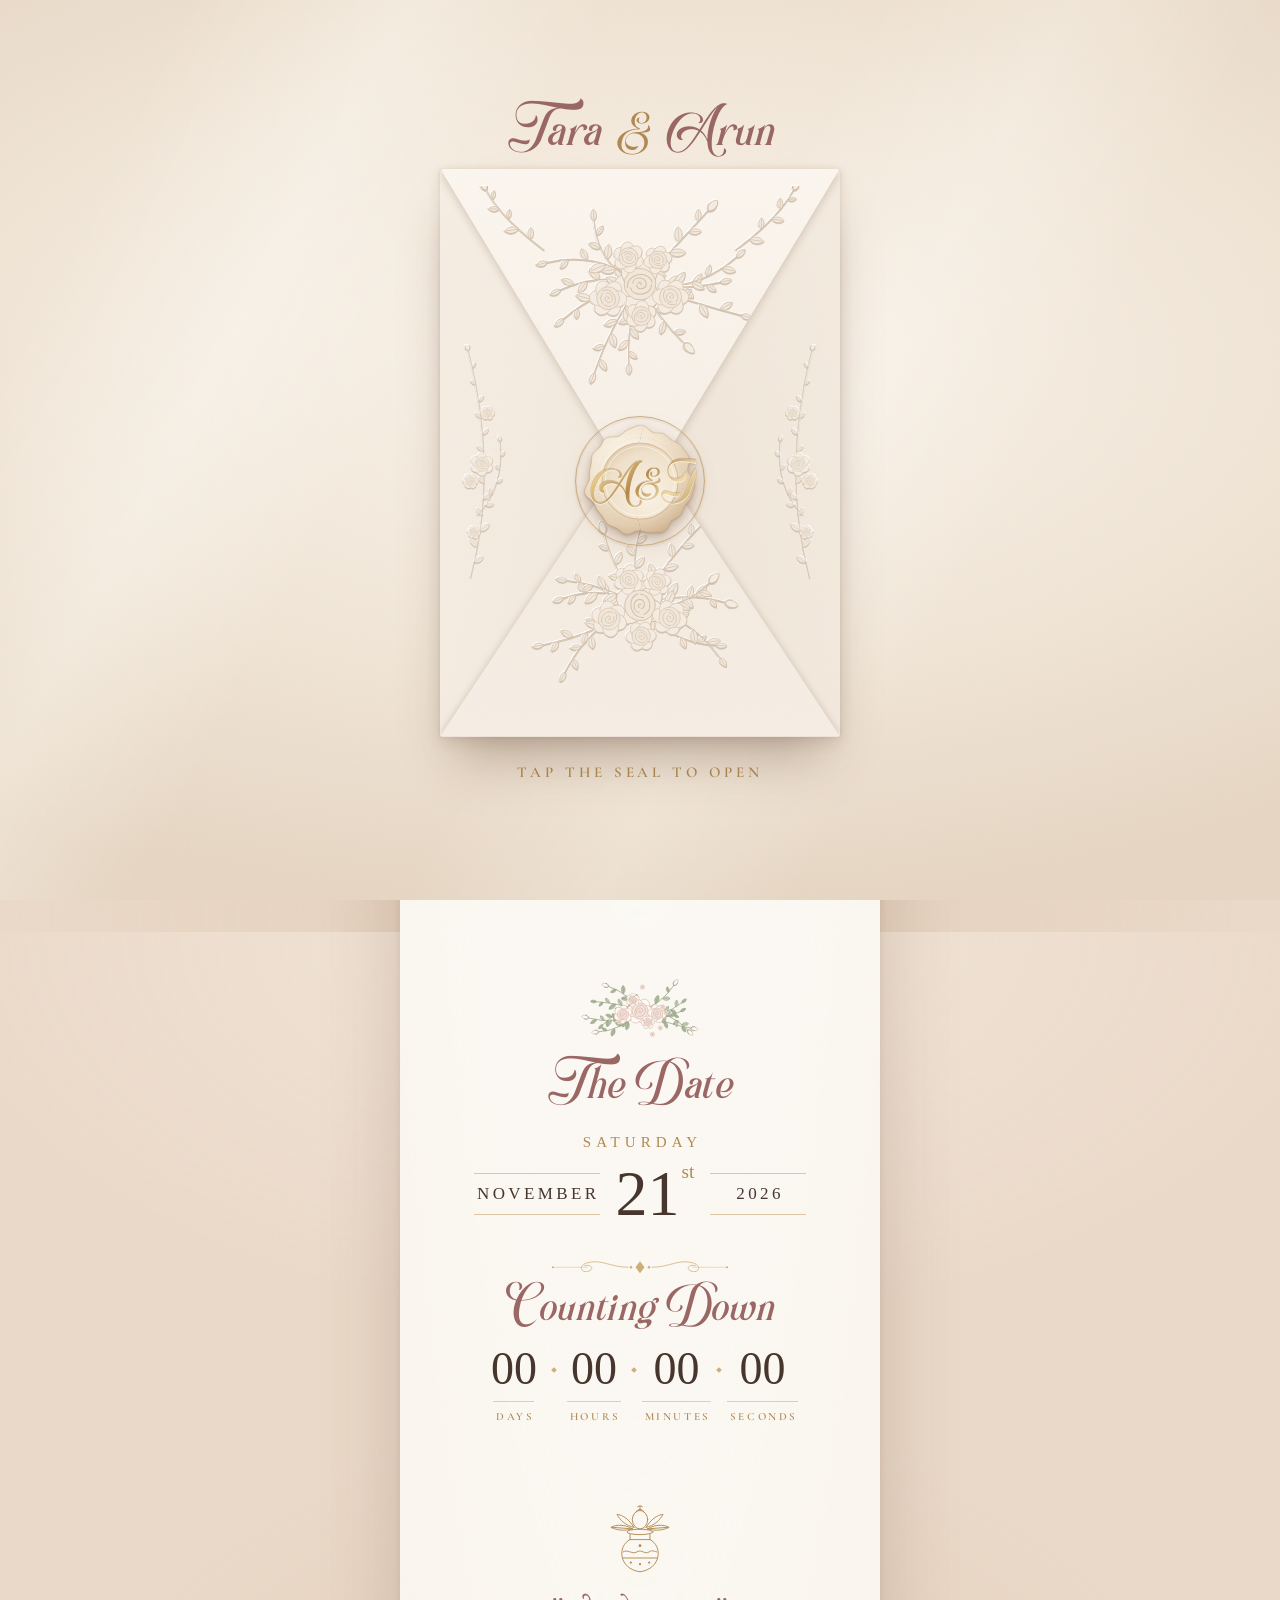
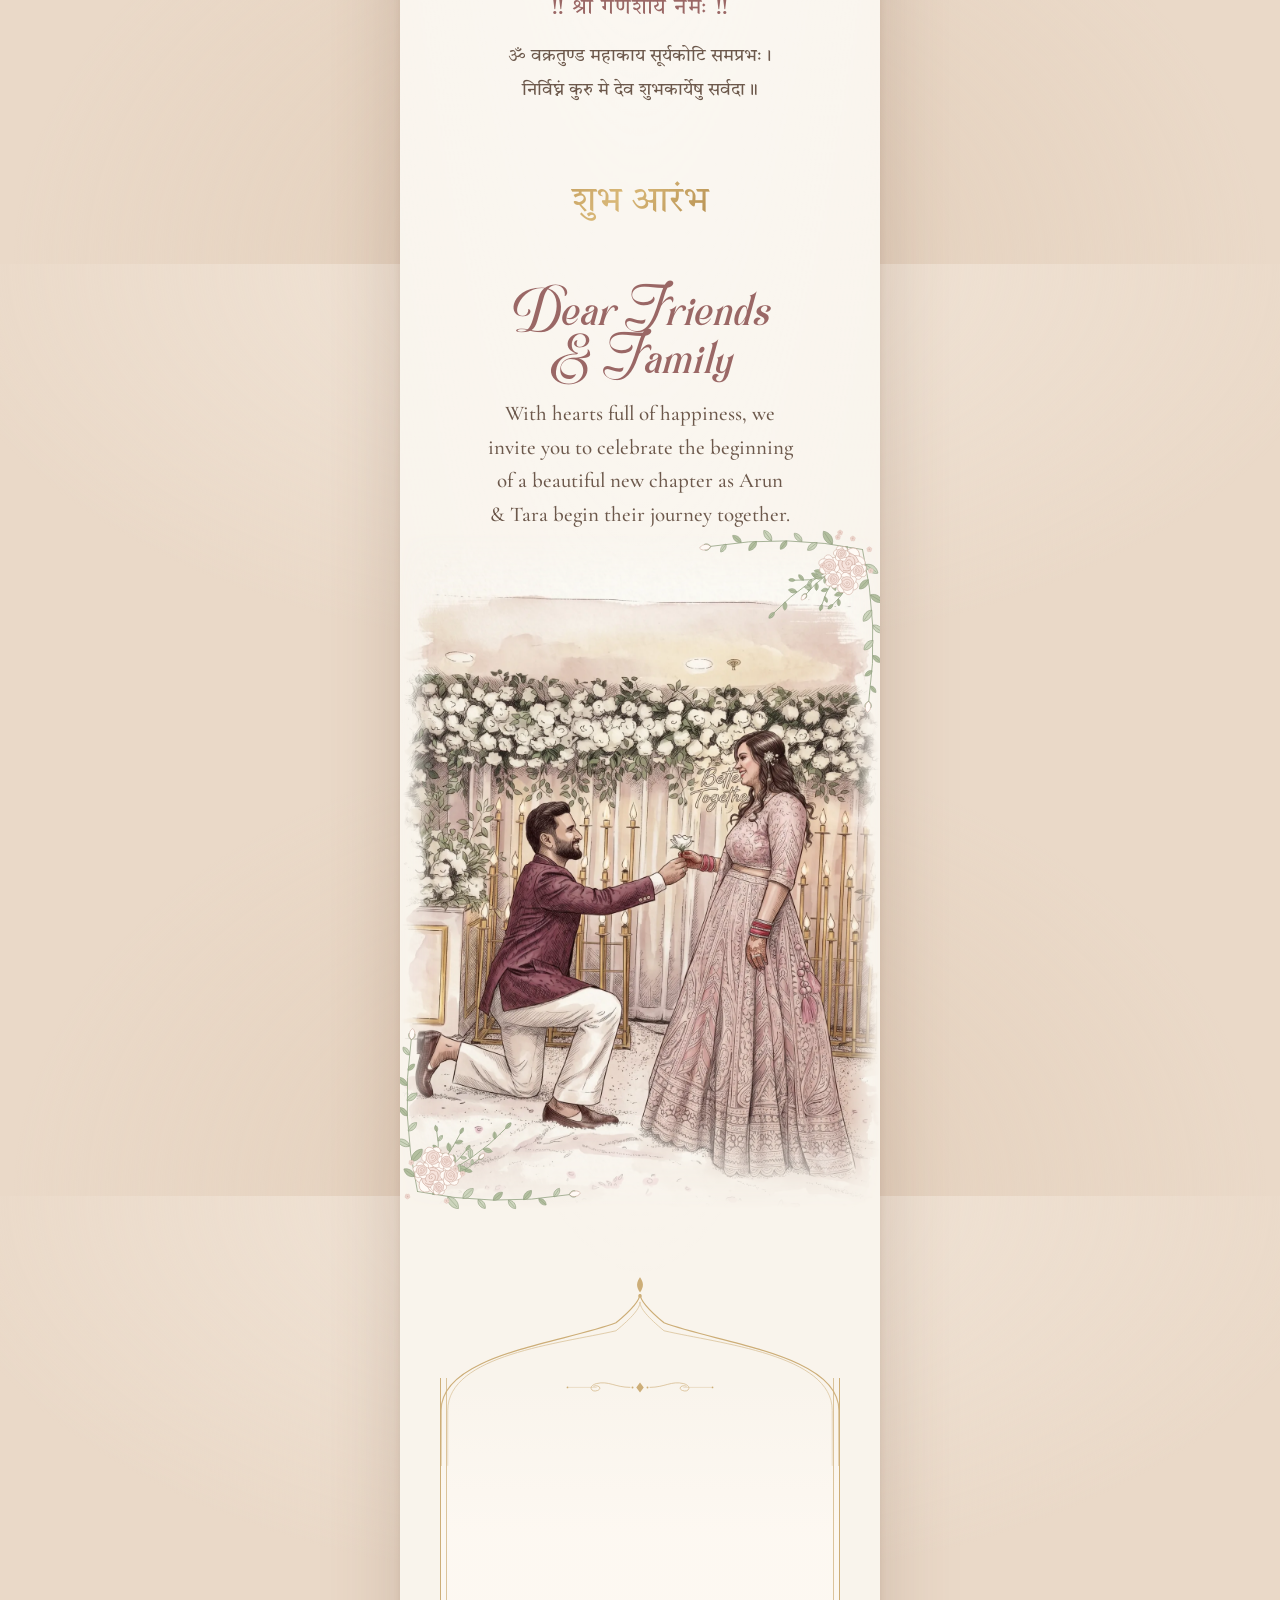
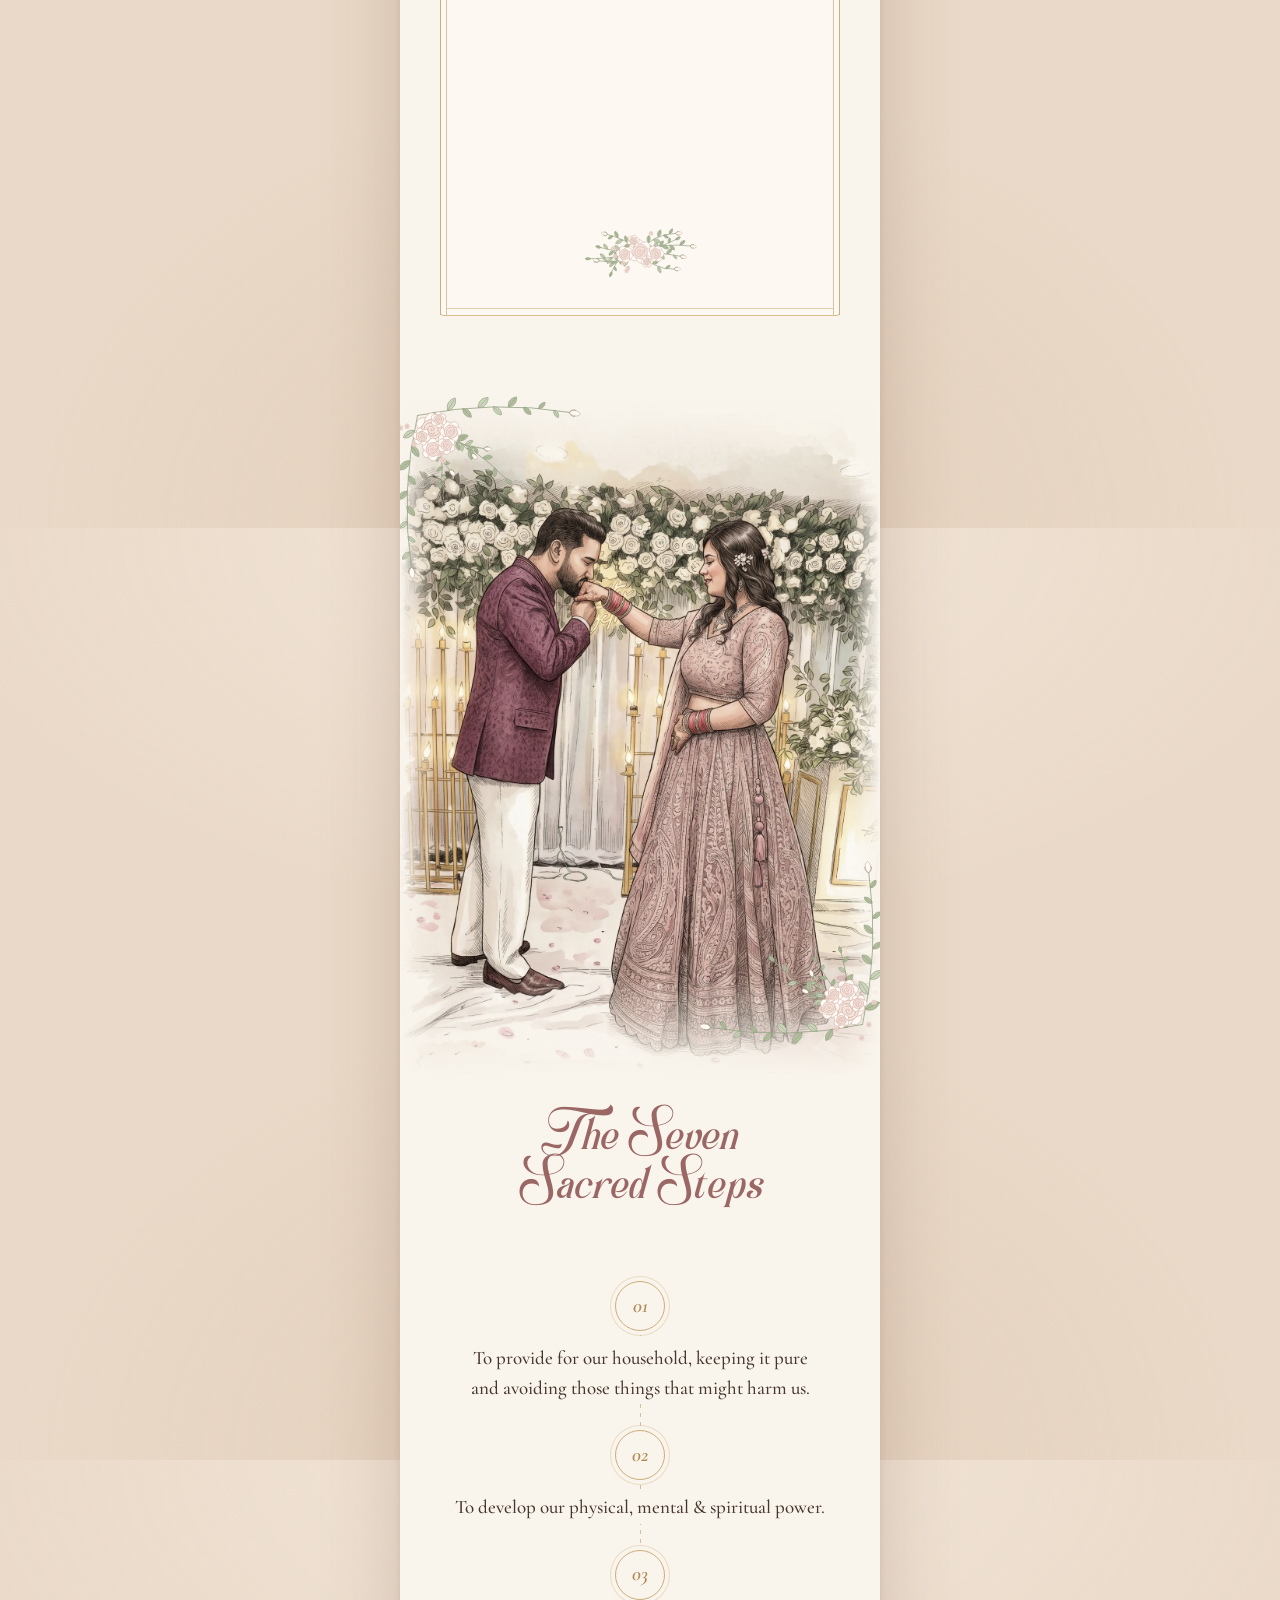
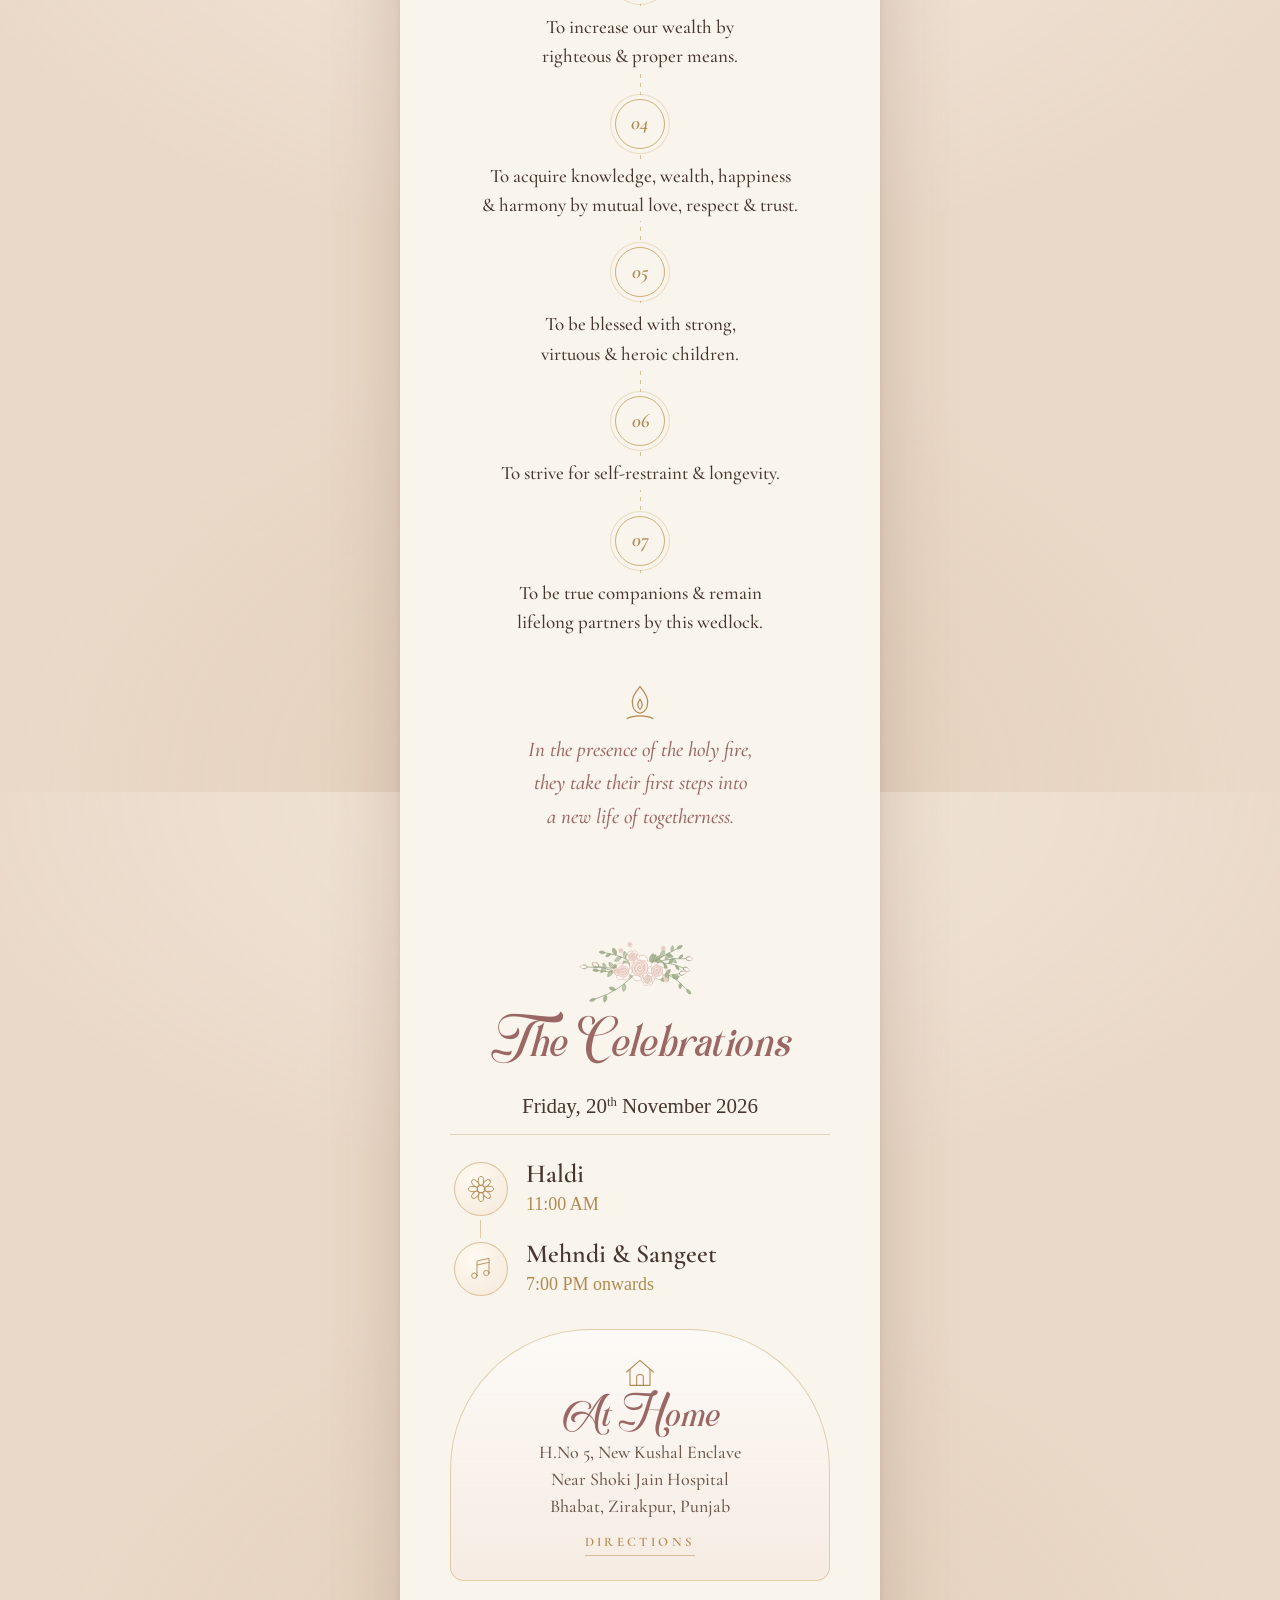
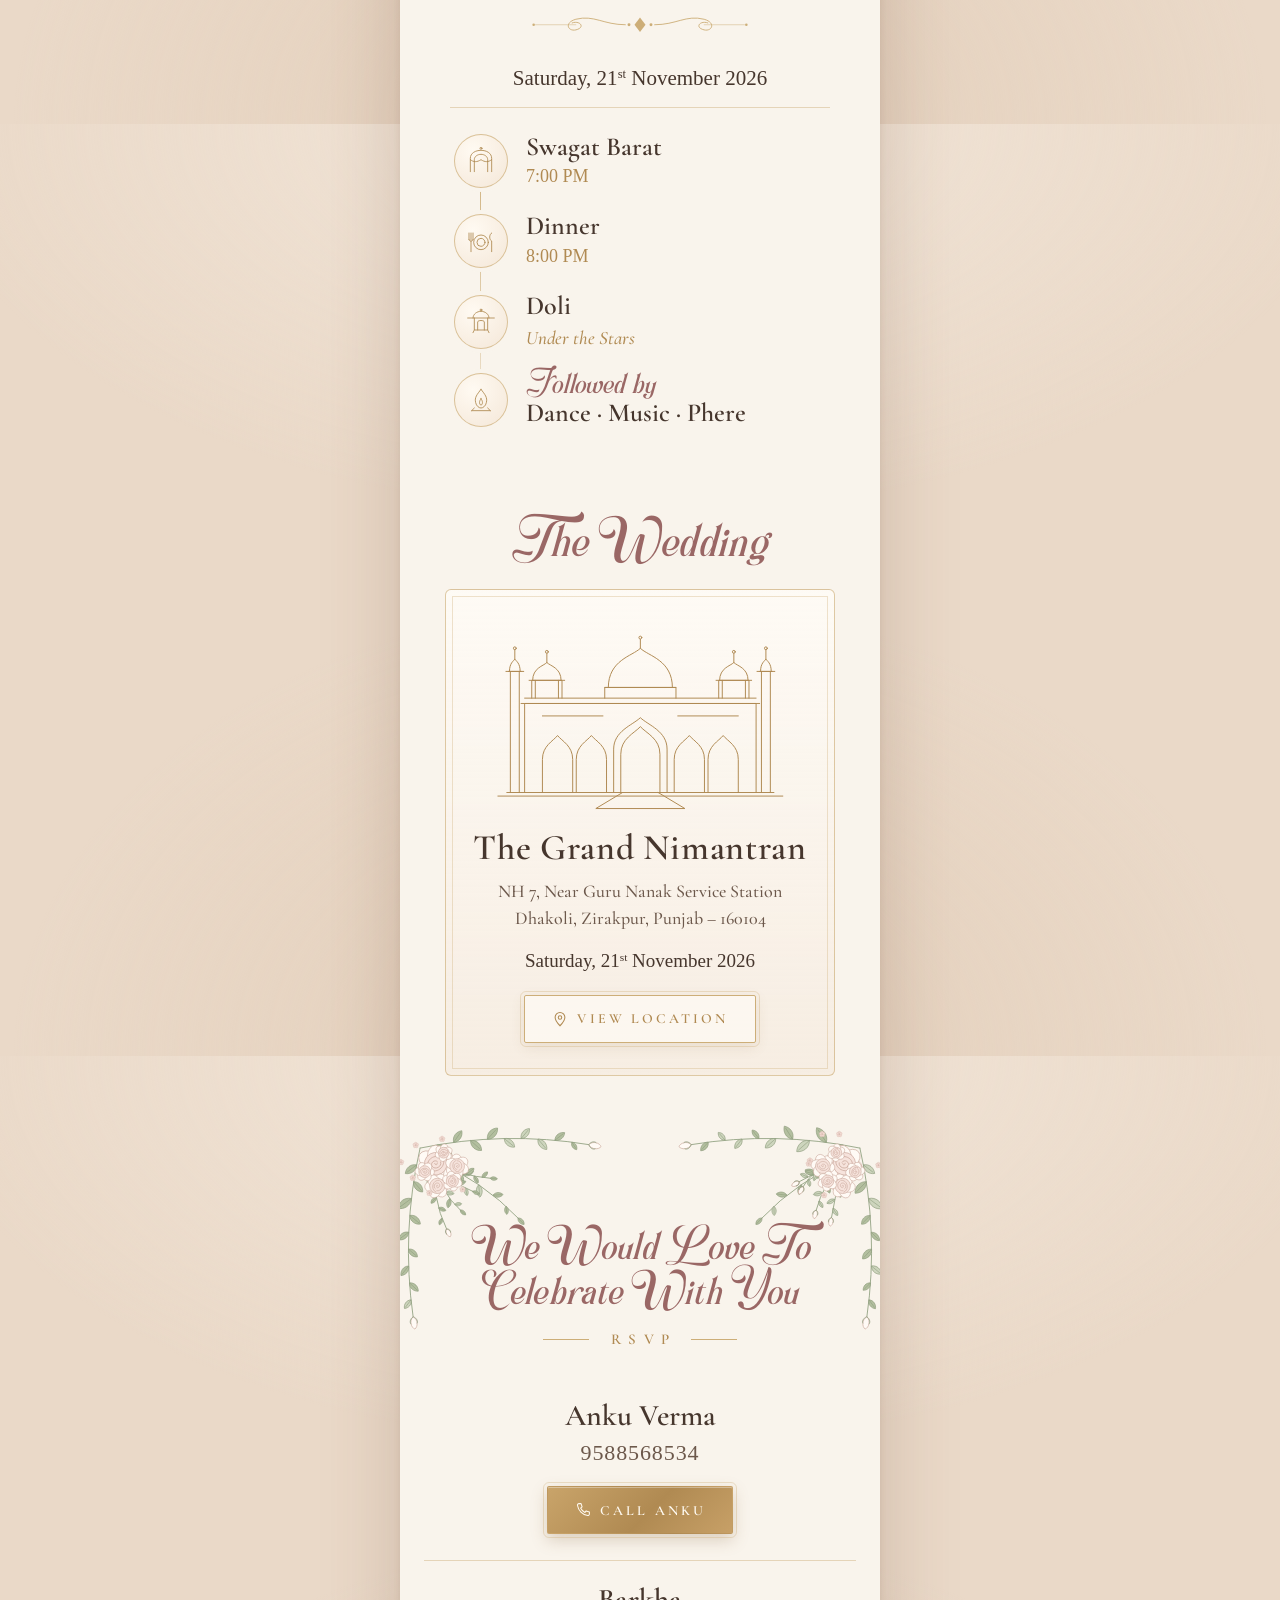
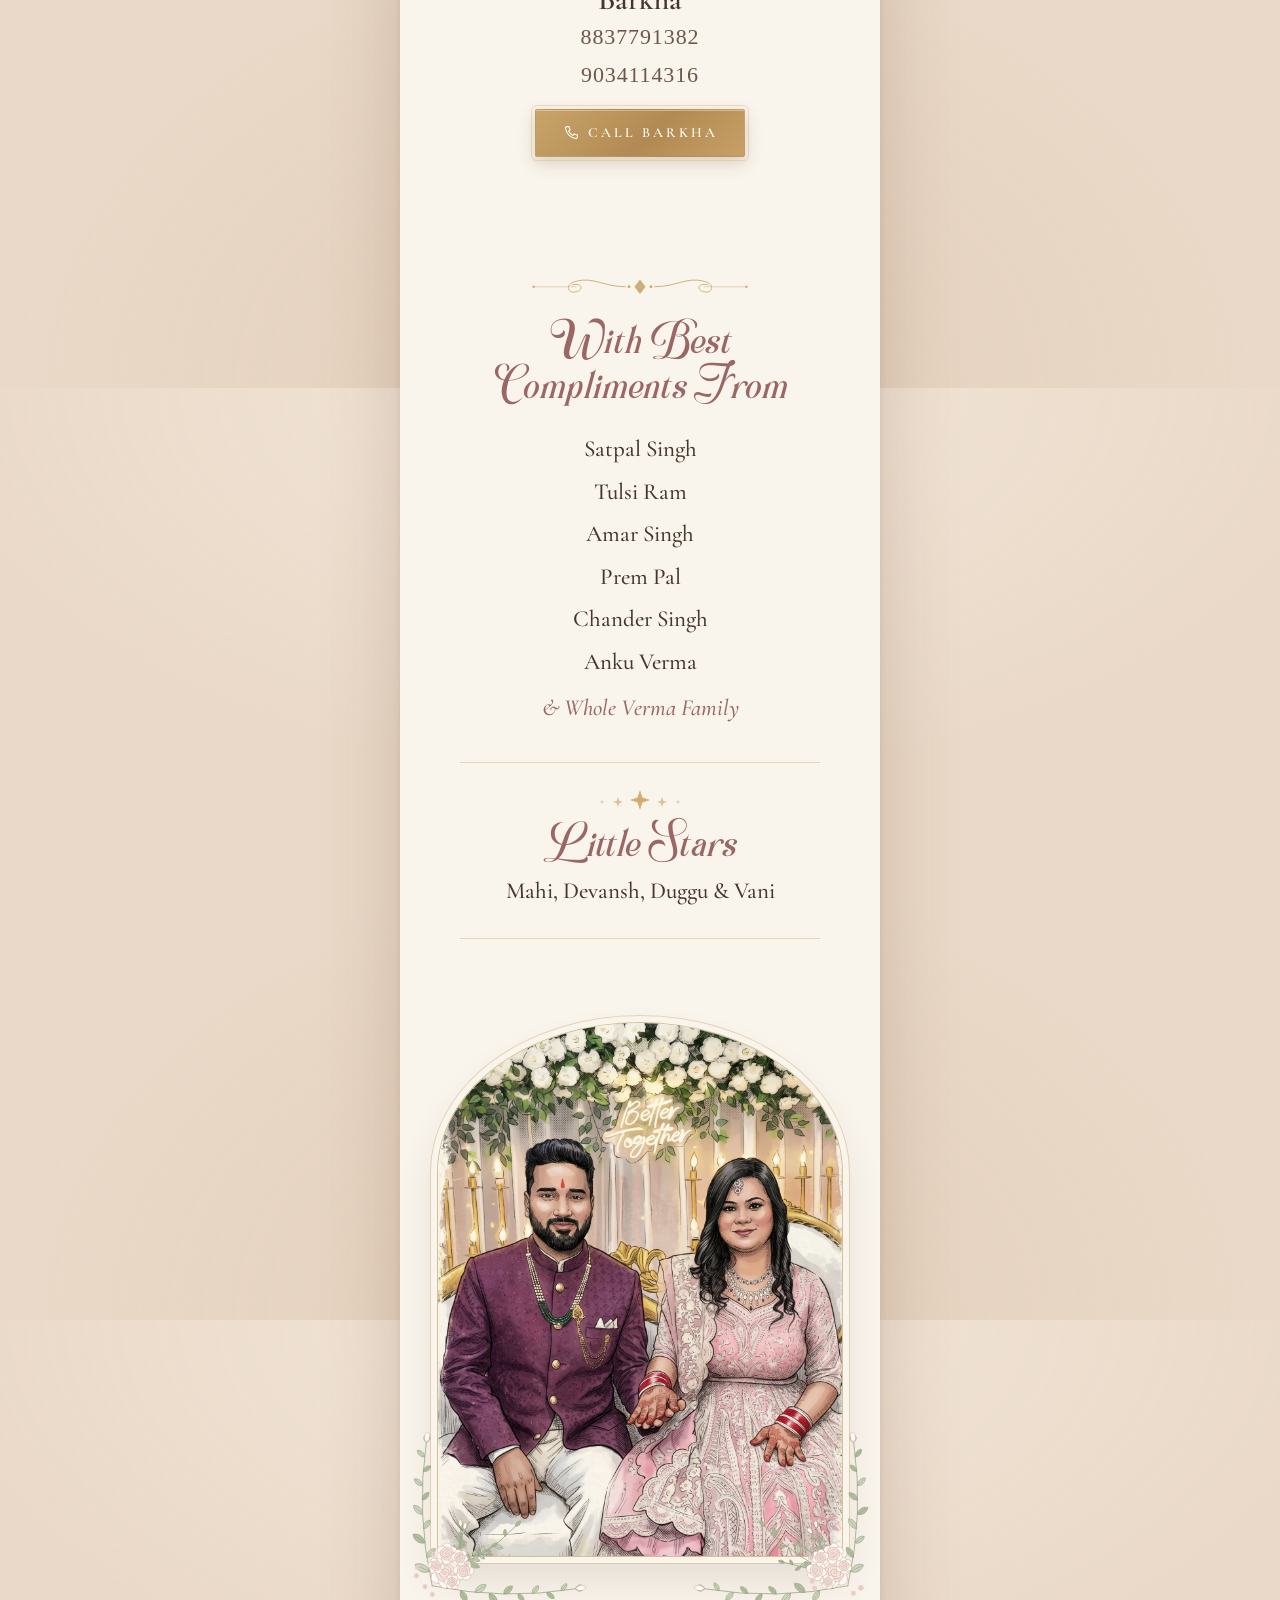
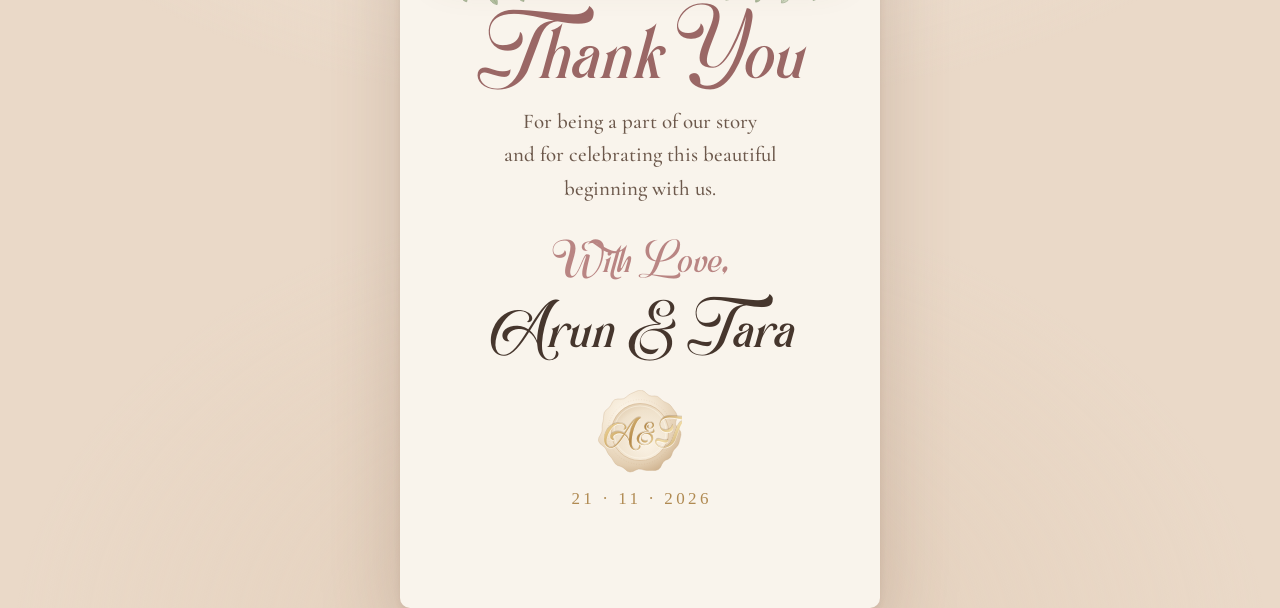
==== index.html @ d49bdf9e "Tidy Roffelia headings and the printed date on narrow phones Co-Authored-By: Claude Opus 5.5 <norepl" ====
<!doctype html>
<html lang="en">
<head>
  <meta charset="utf-8">
  <meta name="viewport" content="width=device-width, initial-scale=1, viewport-fit=cover">
  <title>Tara Weds Arun · 21 November 2026</title>
  <meta name="description" content="You are warmly invited to the wedding of Tara & Arun — 21 November 2026, The Grand Nimantran, Zirakpur.">
  <meta name="theme-color" content="#f6ece3">
  <meta property="og:title" content="Tara Weds Arun · 21 November 2026">
  <meta property="og:description" content="Open your invitation to the wedding celebrations of Tara & Arun.">
  <meta property="og:type" content="website">
  <link rel="preconnect" href="https://fonts.googleapis.com">
  <link rel="preconnect" href="https://fonts.gstatic.com" crossorigin>
  <link href="https://fonts.googleapis.com/css2?family=Cormorant+Garamond:ital,wght@0,400;0,500;0,600;1,400;1,500&family=Tiro+Devanagari+Sanskrit&family=Tinos:ital,wght@0,400;0,700;1,400&display=swap" rel="stylesheet">
  <link rel="preload" as="font" type="font/otf" href="assets/fonts/Roffelia.otf" crossorigin>
  <link rel="preload" as="image" href="assets/img/couple.webp">
  <link rel="stylesheet" href="css/style.css">
</head>
<body class="is-sealed">

  <audio id="bgm" src="assets/audio/divine-union.mp3" preload="auto" loop></audio>

  <!-- ============ THE ENVELOPE ============ -->
  <div class="envelope" id="envelope">
    <div class="env-light" aria-hidden="true"></div>
    <div class="env-scene" id="envScene">
      <p class="env-names">Tara <em>&amp;</em> Arun</p>

      <div class="env" id="env">
        <div class="env-back"></div>
        <div class="env-glow" aria-hidden="true"></div>

        <!-- the invitation card waiting inside the pocket -->
        <div class="env-card" aria-hidden="true">
          <div class="ec-inner">
            <div class="ec-arch" data-flora="arch"></div>
            <p class="ec-eyebrow">The Wedding Celebration of</p>
            <p class="ec-names"><span>Tara</span><em>weds</em><span>Arun</span></p>
            <div class="ec-art"><img src="assets/img/couple.webp" alt="" width="1600" height="900"></div>
            <p class="ec-date">21 · November · 2026</p>
          </div>
        </div>

        <div class="flap flap-left"><div class="flap-face"><div class="emboss emboss-side" data-flora="emboss-side"></div></div></div>
        <div class="flap flap-right"><div class="flap-face"><div class="emboss emboss-side" data-flora="emboss-side"></div></div></div>
        <div class="flap flap-bottom"><div class="flap-face"><div class="emboss emboss-bottom" data-flora="emboss-bottom"></div></div></div>
        <div class="flap flap-top">
          <div class="flap-face flap-front"><div class="emboss emboss-top" data-flora="emboss-top"></div><div class="flap-shade"></div></div>
          <div class="flap-face flap-back"></div>
        </div>

        <button class="seal" id="seal" type="button" aria-label="Break the seal and open the invitation">
          <span class="seal-half seal-l"><span class="seal-wax" data-flora="seal"></span><span class="seal-mono" aria-hidden="true">A<em>&amp;</em>T</span></span>
          <span class="seal-half seal-r"><span class="seal-wax" data-flora="seal"></span><span class="seal-mono" aria-hidden="true">A<em>&amp;</em>T</span></span>
        </button>
      </div>

      <button class="env-hint" id="openBtn" type="button">Tap the seal to open</button>
    </div>
  </div>

  <!-- ============ THE INVITATION ============ -->
  <main class="invite" id="invite">

    <!-- Cover -->
    <section class="page cover" id="cover">
      <div class="corner corner-tl" data-flora="corner" data-seed="11" data-parallax="-0.05"></div>
      <div class="corner corner-tr" data-flora="corner" data-seed="23" data-parallax="-0.05"></div>
      <div class="cover-frame">
        <div class="arch-frame"><div class="arch-svg" data-flora="arch"></div></div>
        <div class="cover-text">
          <p class="eyebrow intro" style="--i:0">The Wedding Celebration of</p>
          <h1 class="names">
            <span class="name intro" style="--i:1">Tara</span>
            <span class="weds intro" style="--i:2">weds</span>
            <span class="name intro" style="--i:3">Arun</span>
          </h1>
          <p class="cover-date intro" style="--i:4">Saturday, 21<sup>st</sup> November 2026</p>
        </div>
        <figure class="cover-art intro" style="--i:3">
          <img src="assets/img/couple.webp" alt="Watercolour illustration of Arun in a wine sherwani smiling at Tara in blush pink" width="1600" height="900" data-parallax="0.04">
        </figure>
        <div class="cover-spray intro" style="--i:5" data-flora="spray" data-seed="13"></div>
      </div>
      <a class="scroll-cue intro" style="--i:6" href="#date">
        <span>Scroll down</span>
        <svg viewBox="0 0 24 24" aria-hidden="true"><path d="M6 9l6 6 6-6" fill="none" stroke="currentColor" stroke-width="1.4" stroke-linecap="round" stroke-linejoin="round"/></svg>
      </a>
    </section>

    <!-- The Date -->
    <section class="page date" id="date">
      <div class="spray" data-flora="spray" data-seed="5"></div>
      <h2 class="script-title" data-reveal>The Date</h2>
      <div class="date-print" data-reveal aria-label="Saturday, 21st November 2026">
        <p class="dp-day">Saturday</p>
        <div class="dp-row">
          <span class="dp-side">November</span>
          <span class="dp-num">21<sup>st</sup></span>
          <span class="dp-side">2026</span>
        </div>
      </div>

      <div class="countdown" data-reveal aria-label="Countdown to the wedding">
        <div class="flourish-wrap" data-flora="flourish"></div>
        <h3 class="script-title script-title--sm">Counting Down</h3>
        <div class="cd-row" id="countdown" role="timer" aria-live="off">
          <div class="cd-unit"><span class="cd-num" data-cd="d">00</span><span class="cd-label">Days</span></div>
          <i class="cd-sep" aria-hidden="true"></i>
          <div class="cd-unit"><span class="cd-num" data-cd="h">00</span><span class="cd-label">Hours</span></div>
          <i class="cd-sep" aria-hidden="true"></i>
          <div class="cd-unit"><span class="cd-num" data-cd="m">00</span><span class="cd-label">Minutes</span></div>
          <i class="cd-sep" aria-hidden="true"></i>
          <div class="cd-unit"><span class="cd-num" data-cd="s">00</span><span class="cd-label">Seconds</span></div>
        </div>
      </div>
    </section>

    <!-- Invocation -->
    <section class="page invocation" id="invocation">
      <svg class="kalash" data-reveal viewBox="0 0 120 120" aria-hidden="true">
        <g fill="none" stroke="currentColor" stroke-width="1.2" stroke-linecap="round" stroke-linejoin="round">
          <ellipse cx="60" cy="40" rx="10" ry="12"/>
          <path d="M55 30 C57 25 63 25 65 30 M60 28 V22 M57 23 L60 22 L63 23"/>
          <path d="M50 52 C40 46 30 46 22 50 C30 54 40 55 50 52Z M50 52 L24 50"/>
          <path d="M70 52 C80 46 90 46 98 50 C90 54 80 55 70 52Z M70 52 L96 50"/>
          <path d="M52 50 C46 40 38 34 30 33 C34 41 42 48 52 50Z"/>
          <path d="M68 50 C74 40 82 34 90 33 C86 41 78 48 68 50Z"/>
          <ellipse cx="60" cy="56" rx="17" ry="3.5"/>
          <path d="M47 59 V66 M73 59 V66 M47 66 H73"/>
          <path d="M47 66 C30 74 32 104 60 108 C88 104 90 74 73 66"/>
          <path d="M38 82 C44 78 50 86 56 82 C62 78 66 86 72 82 C76 79 80 82 82 82"/>
          <path d="M37 90 H83"/>
        </g>
        <g fill="currentColor"><circle cx="48" cy="96" r="1.4"/><circle cx="60" cy="98" r="1.4"/><circle cx="72" cy="96" r="1.4"/><circle cx="60" cy="74" r="1.8"/></g>
      </svg>
      <p class="hindi-invoke" data-reveal lang="hi">!! श्री गणेशाय नमः !!</p>
      <p class="shloka" data-reveal lang="sa">ॐ वक्रतुण्ड महाकाय सूर्यकोटि समप्रभः ।<br>निर्विघ्नं कुरु मे देव शुभकार्येषु सर्वदा ॥</p>
      <div class="flourish-wrap" data-reveal data-flora="flourish"></div>
      <p class="shubh" data-reveal lang="hi">शुभ आरंभ</p>
    </section>

    <!-- Dear friends -->
    <section class="page welcome" id="welcome">
      <h2 class="script-title" data-reveal>Dear Friends &amp; Family</h2>
      <p class="lead" data-reveal>With hearts full of happiness, we invite you to celebrate the beginning of a beautiful new chapter as Arun &amp; Tara begin their journey together.</p>
      <figure class="moment moment--welcome" data-reveal="image">
        <div class="corner corner-tr" data-flora="corner" data-seed="37"></div>
        <div class="corner corner-bl" data-flora="corner" data-seed="43"></div>
        <div class="moment-img"><img src="assets/img/proposal.webp" alt="Illustration of Arun on one knee offering Tara a white rose beneath a wall of white flowers and candles" width="1332" height="2000" decoding="async" data-parallax="0.04"></div>
      </figure>
    </section>

    <!-- Family invitation -->
    <section class="page family" id="family">
      <div class="arch-card" data-reveal="unfold">
        <div class="arch-card-top" data-flora="arch"></div>
        <div class="arch-card-body">
          <div class="mini-flourish" data-flora="flourish"></div>
          <p class="parents" data-reveal>Mrs. Sunita &amp; Mr. Ravi Singh</p>
          <p class="request" data-reveal>request the pleasure of your gracious presence at the auspicious occasion of the wedding ceremony of their daughter</p>
          <p class="big-name" data-reveal>Tara</p>
          <p class="weds-script" data-reveal>weds</p>
          <p class="big-name" data-reveal>Arun</p>
          <p class="son-of" data-reveal><span>Son of</span>Mrs. Sushma &amp; Late Prithvi Singh</p>
          <div class="arch-card-flora" data-flora="spray" data-seed="31"></div>
        </div>
      </div>
    </section>

    <!-- Illustration 2 + seven steps -->
    <section class="page story" id="story">
      <figure class="moment" data-reveal="image">
        <div class="corner corner-tl" data-flora="corner" data-seed="41"></div>
        <div class="corner corner-br" data-flora="corner" data-seed="47"></div>
        <div class="moment-img"><img src="assets/img/promise.webp" alt="Illustration of Arun tenderly kissing Tara's hand" width="1332" height="2000" loading="eager" decoding="async" data-parallax="0.04"></div>
      </figure>

      <h2 class="script-title" data-reveal>The Seven Sacred Steps</h2>
      <div class="flourish-wrap" data-reveal data-flora="flourish"></div>
      <ol class="steps">
        <li data-reveal><span class="num">01</span><p>To provide for our household, keeping it pure and avoiding those things that might harm us.</p></li>
        <li data-reveal><span class="num">02</span><p>To develop our physical, mental &amp; spiritual power.</p></li>
        <li data-reveal><span class="num">03</span><p>To increase our wealth by righteous &amp; proper means.</p></li>
        <li data-reveal><span class="num">04</span><p>To acquire knowledge, wealth, happiness &amp; harmony by mutual love, respect &amp; trust.</p></li>
        <li data-reveal><span class="num">05</span><p>To be blessed with strong, virtuous &amp; heroic children.</p></li>
        <li data-reveal><span class="num">06</span><p>To strive for self-restraint &amp; longevity.</p></li>
        <li data-reveal><span class="num">07</span><p>To be true companions &amp; remain lifelong partners by this wedlock.</p></li>
      </ol>
      <p class="fire-line" data-reveal>
        <svg class="flame" viewBox="0 0 48 48" aria-hidden="true"><g fill="none" stroke="currentColor" stroke-width="1.3" stroke-linecap="round"><path d="M24 6 C30 14 34 19 32 27 C31 32 27 35 24 35 C21 35 17 32 16 27 C14 19 18 14 24 6Z"/><path d="M24 20 C27 24 27 28 24 31 C21 28 21 24 24 20Z"/><path d="M10 41 C16 37 32 37 38 41"/></g></svg>
        In the presence of the holy fire,<br>they take their first steps into<br>a new life of togetherness.
      </p>
    </section>

    <!-- Celebrations -->
    <section class="page celebrations" id="celebrations">
      <div class="spray" data-flora="spray" data-seed="57"></div>
      <h2 class="script-title" data-reveal>The Celebrations</h2>

      <div class="day" data-reveal>
        <p class="day-head">Friday, 20<sup>th</sup> November 2026</p>
        <ol class="timeline">
          <li data-reveal><span class="tl-icon" data-flora="icon:haldi"></span><div><h3>Haldi</h3><p class="time">11:00 AM</p></div></li>
          <li data-reveal><span class="tl-icon" data-flora="icon:sangeet"></span><div><h3>Mehndi &amp; Sangeet</h3><p class="time">7:00 PM onwards</p></div></li>
        </ol>
        <div class="place" data-reveal>
          <span class="place-icon" data-flora="icon:home"></span>
          <h4>At Home</h4>
          <p>H.No 5, New Kushal Enclave<br>Near Shoki Jain Hospital<br>Bhabat, Zirakpur, Punjab</p>
          <a class="link-btn" href="https://www.google.com/maps/search/?api=1&amp;query=H.No+5+New+Kushal+Enclave+Bhabat+Zirakpur+Punjab" target="_blank" rel="noopener">Directions</a>
        </div>
      </div>

      <div class="day-divider" data-flora="flourish"></div>

      <div class="day" data-reveal>
        <p class="day-head">Saturday, 21<sup>st</sup> November 2026</p>
        <ol class="timeline">
          <li data-reveal><span class="tl-icon" data-flora="icon:barat"></span><div><h3>Swagat Barat</h3><p class="time">7:00 PM</p></div></li>
          <li data-reveal><span class="tl-icon" data-flora="icon:dinner"></span><div><h3>Dinner</h3><p class="time">8:00 PM</p></div></li>
          <li data-reveal><span class="tl-icon" data-flora="icon:doli"></span><div><h3>Doli</h3><p class="time time--text">Under the Stars</p></div></li>
          <li data-reveal class="tl-last"><span class="tl-icon" data-flora="icon:phere"></span><div><p class="followed">Followed by</p><h3>Dance · Music · Phere</h3></div></li>
        </ol>
      </div>
    </section>

    <!-- Venue -->
    <section class="page venue" id="venue">
      <h2 class="script-title" data-reveal>The Wedding</h2>
      <div class="venue-card" data-reveal="unfold">
        <div class="venue-art-wrap" data-flora="venue"></div>
        <p class="venue-name">The Grand Nimantran</p>
        <p class="venue-addr">NH 7, Near Guru Nanak Service Station<br>Dhakoli, Zirakpur, Punjab – 160104</p>
        <p class="venue-date">Saturday, 21<sup>st</sup> November 2026</p>
        <a class="gold-btn" href="https://www.google.com/maps/search/?api=1&amp;query=The+Grand+Nimantran+NH+7+Dhakoli+Zirakpur+Punjab+160104" target="_blank" rel="noopener">
          <svg viewBox="0 0 24 24" aria-hidden="true"><path d="M12 21s-6.5-6.2-6.5-11.2A6.5 6.5 0 0 1 18.5 9.8C18.5 14.8 12 21 12 21z" fill="none" stroke="currentColor" stroke-width="1.4"/><circle cx="12" cy="10" r="2.3" fill="none" stroke="currentColor" stroke-width="1.4"/></svg>
          View Location
        </a>
      </div>
    </section>

    <!-- RSVP -->
    <section class="page rsvp" id="rsvp">
      <div class="corner corner-tl" data-flora="corner" data-seed="61"></div>
      <div class="corner corner-tr" data-flora="corner" data-seed="67"></div>
      <h2 class="script-title" data-reveal>We Would Love To Celebrate With You</h2>
      <p class="rsvp-label" data-reveal>RSVP</p>
      <div class="contacts">
        <div class="contact" data-reveal>
          <p class="contact-name">Anku Verma</p>
          <a class="contact-num" href="tel:+919588568534">9588568534</a>
          <a class="gold-btn gold-btn--solid" href="tel:+919588568534">
            <svg viewBox="0 0 24 24" aria-hidden="true"><path d="M6.6 3.5h2.8l1.4 4.3-2 1.6a12 12 0 0 0 5.8 5.8l1.6-2 4.3 1.4v2.8a2 2 0 0 1-2.2 2A16.5 16.5 0 0 1 4.6 5.7a2 2 0 0 1 2-2.2z" fill="none" stroke="currentColor" stroke-width="1.4" stroke-linejoin="round"/></svg>
            Call Anku
          </a>
        </div>
        <div class="contact" data-reveal>
          <p class="contact-name">Barkha</p>
          <a class="contact-num" href="tel:+918837791382">8837791382</a>
          <a class="contact-num" href="tel:+919034114316">9034114316</a>
          <a class="gold-btn gold-btn--solid" href="tel:+918837791382">
            <svg viewBox="0 0 24 24" aria-hidden="true"><path d="M6.6 3.5h2.8l1.4 4.3-2 1.6a12 12 0 0 0 5.8 5.8l1.6-2 4.3 1.4v2.8a2 2 0 0 1-2.2 2A16.5 16.5 0 0 1 4.6 5.7a2 2 0 0 1 2-2.2z" fill="none" stroke="currentColor" stroke-width="1.4" stroke-linejoin="round"/></svg>
            Call Barkha
          </a>
        </div>
      </div>
    </section>

    <!-- Blessings -->
    <section class="page blessings" id="blessings">
      <div class="flourish-wrap" data-reveal data-flora="flourish"></div>
      <h2 class="script-title" data-reveal>With Best Compliments From</h2>
      <ul class="bless-list">
        <li data-reveal>Satpal Singh</li>
        <li data-reveal>Tulsi Ram</li>
        <li data-reveal>Amar Singh</li>
        <li data-reveal>Prem Pal</li>
        <li data-reveal>Chander Singh</li>
        <li data-reveal>Anku Verma</li>
        <li data-reveal class="bless-family">&amp; Whole Verma Family</li>
      </ul>
      <div class="little-stars" data-reveal>
        <svg class="stars-ornament" viewBox="0 0 120 30" aria-hidden="true"><g fill="currentColor"><path d="M60 3l2.4 7.6L70 13l-7.6 2.4L60 23l-2.4-7.6L50 13l7.6-2.4z"/><path d="M38 10l1.3 3.7 3.7 1.3-3.7 1.3L38 20l-1.3-3.7L33 15l3.7-1.3z" opacity=".7"/><path d="M82 10l1.3 3.7 3.7 1.3-3.7 1.3L82 20l-1.3-3.7L77 15l3.7-1.3z" opacity=".7"/><circle cx="22" cy="15" r="1.4" opacity=".5"/><circle cx="98" cy="15" r="1.4" opacity=".5"/></g></svg>
        <h3 class="script-title script-title--sm">Little Stars</h3>
        <p class="stars-names">Mahi, Devansh, Duggu &amp; Vani</p>
      </div>
    </section>

    <!-- Thank you -->
    <section class="page thanks" id="thanks">
      <figure class="closing-art" data-reveal="image">
        <div class="closing-arch"><img src="assets/img/together.webp" alt="Illustration of Arun and Tara seated together on a gold throne before a wall of white roses and a 'Better Together' sign" width="1332" height="2000" decoding="async"></div>
        <div class="corner corner-bl" data-flora="corner" data-seed="71"></div>
        <div class="corner corner-br" data-flora="corner" data-seed="79"></div>
      </figure>
      <h2 class="thanks-title" data-reveal>Thank You</h2>
      <p class="lead" data-reveal>For being a part of our story<br>and for celebrating this beautiful<br>beginning with us.</p>
      <p class="with-love" data-reveal>With Love,</p>
      <p class="signature" data-reveal>Arun &amp; Tara</p>
      <div class="end-seal" data-reveal>
        <span class="seal-wax" data-flora="seal"></span>
        <span class="seal-mono" aria-hidden="true">A<em>&amp;</em>T</span>
      </div>
      <p class="end-date" data-reveal>21 · 11 · 2026</p>
    </section>
  </main>

  <button class="music" id="music" type="button" aria-label="Play music" aria-pressed="false">
    <span class="music-note" aria-hidden="true">
      <svg viewBox="0 0 24 24"><path d="M9 18V6l10-2v12" fill="none" stroke="currentColor" stroke-width="1.6" stroke-linecap="round" stroke-linejoin="round"/><circle cx="6.5" cy="18" r="2.5" fill="currentColor"/><circle cx="16.5" cy="16" r="2.5" fill="currentColor"/></svg>
    </span>
    <span class="music-bars" aria-hidden="true"><i></i><i></i><i></i><i></i></span>
  </button>

  <div class="grain" aria-hidden="true"></div>

  <script src="js/flora.js"></script>
  <script src="js/main.js"></script>
</body>
</html>
---- css/style.css ----
/* ==========================================================================
   Tara weds Arun — digital wedding invitation
   Mobile-first. The invitation is one continuous stationery column.
   ========================================================================== */

:root {
  --ivory: #fbf7f0;
  --paper: #f9f4ec;
  --champagne: #efe2cd;
  --blush: #f1dcd3;
  --blush-deep: #e6c6bb;
  --rose: #b98583;
  --rose-deep: #9a6765;
  --sage: #9eac90;
  --sage-deep: #75856a;
  --beige: #e8d8c4;
  --gold: #b08a52;
  --gold-soft: #cdae78;
  --gold-light: #e7d3a7;
  --ink: #46362d;
  --ink-soft: #6c584b;

  --serif: 'Cormorant Garamond', 'Cormorant', Garamond, 'Times New Roman', serif;
  --script: 'Roffelia', cursive;
  --times: 'Times New Roman', Times, Tinos, 'Liberation Serif', serif;
  --deva: 'Tiro Devanagari Sanskrit', 'Tiro Devanagari Hindi', 'Noto Serif Devanagari', serif;

  --col: 480px;
  --ease: cubic-bezier(.22, .61, .36, 1);
  --ease-soft: cubic-bezier(.45, .05, .25, 1);
}

/* Calligraphy — Roffelia, served from the project (assets/fonts). */
@font-face {
  font-family: 'Roffelia';
  src: url('../assets/fonts/Roffelia.otf') format('opentype');
  font-weight: normal;
  font-style: normal;
  font-display: swap;
}

*, *::before, *::after { box-sizing: border-box; }

html { -webkit-text-size-adjust: 100%; scroll-behavior: smooth; }

body {
  margin: 0;
  font-family: var(--serif);
  font-weight: 500;
  font-size: 19px;
  line-height: 1.55;
  color: var(--ink);
  background: var(--paper);
  -webkit-font-smoothing: antialiased;
  overflow-x: hidden;
}

body.is-sealed { overflow: hidden; height: 100vh; height: 100svh; }

img, svg { display: block; max-width: 100%; }
a { color: inherit; }
button { font: inherit; color: inherit; }
h1, h2, h3, h4, p, ol, ul, figure { margin: 0; padding: 0; }
ol, ul { list-style: none; }

/* Paper grain over everything */
.grain {
  position: fixed; inset: 0; z-index: 90; pointer-events: none;
  opacity: .32; mix-blend-mode: multiply;
  background-image: url("data:image/svg+xml,%3Csvg xmlns='http://www.w3.org/2000/svg' width='180' height='180'%3E%3Cfilter id='n'%3E%3CfeTurbulence type='fractalNoise' baseFrequency='.85' numOctaves='3' stitchTiles='stitch'/%3E%3CfeColorMatrix values='0 0 0 0 .55 0 0 0 0 .45 0 0 0 0 .36 0 0 0 .09 0'/%3E%3C/filter%3E%3Crect width='100%25' height='100%25' filter='url(%23n)'/%3E%3C/svg%3E");
}

/* ==========================================================================
   ENVELOPE
   A real envelope seen from the back: side + bottom flaps form the pocket,
   the top flap is hinged on its top edge and sealed with wax. The card
   waits inside the pocket and slides up once the flap is open.
   ========================================================================== */
.envelope {
  position: fixed; inset: 0; z-index: 50;
  overflow: hidden;
  background: radial-gradient(90% 62% at 50% 40%, #faf3ea 0%, #f1e6d8 55%, #e6d6c3 100%);
  transition: opacity .9s var(--ease-soft), visibility .9s;
}
.envelope.is-fading { opacity: 0; }
.envelope.is-gone { visibility: hidden; opacity: 0; pointer-events: none; }

/* soft window light falling across the table */
.env-light {
  position: absolute; inset: -20%;
  pointer-events: none;
  background: linear-gradient(118deg, transparent 22%, rgba(255, 250, 238, .7) 31%, transparent 39%, transparent 50%, rgba(255, 250, 238, .5) 58%, transparent 66%);
  mix-blend-mode: soft-light;
  animation: drift 16s ease-in-out infinite alternate;
}
@keyframes drift { to { transform: translateX(6%); } }

.env-scene {
  --ew: min(88vw, 400px, 50svh);
  --eh: calc(var(--ew) * 1.42);
  --drop: 13svh;
  position: absolute; inset: 0;
  display: flex; flex-direction: column; align-items: center; justify-content: center;
  gap: 14px;
}

.env-names {
  font-family: var(--script); font-size: clamp(34px, 10vw, 44px); line-height: 1.1;
  color: var(--rose-deep);
  transition: opacity .6s ease, transform .9s var(--ease);
}
.env-names em { font-style: normal; font-size: .8em; margin: 0 4px; color: var(--gold); }

.env-hint {
  border: 0; background: none; cursor: pointer;
  padding: 10px 18px;
  font-size: 15px; font-weight: 600; letter-spacing: .26em; text-transform: uppercase;
  color: var(--gold);
  animation: breathe 2.8s ease-in-out infinite;
  transition: opacity .5s ease;
  -webkit-tap-highlight-color: transparent;
}
@keyframes breathe { 50% { opacity: .5; } }

.env {
  position: relative;
  width: var(--ew); height: var(--eh);
  perspective: 1400px;
  perspective-origin: 50% 0;
  transition: transform 1.6s var(--ease-soft);
}
/* the envelope's own shadow on the table */
.env::before {
  content: ''; position: absolute; inset: 0; border-radius: 3px;
  box-shadow: 0 34px 50px -16px rgba(98, 66, 45, .38), 0 6px 14px rgba(98, 66, 45, .12);
  transition: opacity .8s ease;
}

.env-back {
  position: absolute; inset: 0; z-index: 0; border-radius: 3px;
  background:
    repeating-linear-gradient(45deg, rgba(176, 138, 82, .08) 0 1px, transparent 1px 9px),
    repeating-linear-gradient(-45deg, rgba(176, 138, 82, .08) 0 1px, transparent 1px 9px),
    linear-gradient(180deg, #dcc4b2 0%, #ead8ca 45%, #f0e3d8 100%);
}
.env-glow {
  position: absolute; left: 0; right: 0; top: -10%; height: 70%; z-index: 1;
  background: radial-gradient(closest-side, rgba(255, 244, 214, .95), rgba(255, 238, 200, 0));
  opacity: 0;
  transition: opacity 1.4s ease;
  pointer-events: none;
}

/* ----- the invitation card inside ----- */
.env-card {
  position: absolute; left: 4.5%; right: 4.5%; top: 4%; height: 91%;
  z-index: 2;
  font-size: calc(var(--ew) * .042);
  background: linear-gradient(180deg, #fdfaf5, #f8f2e9);
  border-radius: 2px;
  box-shadow: 0 1px 2px rgba(98, 66, 45, .15), 0 10px 24px -8px rgba(98, 66, 45, .25);
  transform-origin: 50% 0;
  transition: transform 1.9s cubic-bezier(.3, 0, .15, 1);
  overflow: hidden;
}
.ec-inner { position: relative; height: 100%; padding: 0 1em; text-align: center; }
.ec-inner::before {
  content: ''; position: absolute; left: .7em; right: .7em; top: 10.2em; bottom: .7em;
  border: 1px solid rgba(205, 174, 120, .6); border-top: 0;
}
.ec-arch { position: absolute; left: .7em; right: .7em; top: .7em; color: var(--gold-soft); }
.ec-arch svg { width: 100%; height: auto; aspect-ratio: 360 / 170; }
.ec-eyebrow {
  position: relative; padding-top: 4.4em;
  font-size: .62em; font-weight: 600; letter-spacing: .26em; text-transform: uppercase; color: var(--gold);
}
.ec-names { position: relative; font-family: var(--script); line-height: 1; color: var(--ink); margin-top: .9em; }
.ec-names span { display: block; font-size: 2.7em; line-height: 1.1; }
.ec-names em { display: block; font-size: 1.3em; font-style: normal; color: var(--rose); }
.ec-art {
  position: relative; margin: .5em -1em 0;
  aspect-ratio: 16 / 9; overflow: hidden;
  -webkit-mask-image: linear-gradient(to right, transparent, #000 6%, #000 94%, transparent), linear-gradient(to bottom, transparent, #000 7%, #000 93%, transparent);
  -webkit-mask-composite: source-in;
          mask-image: linear-gradient(to right, transparent, #000 6%, #000 94%, transparent), linear-gradient(to bottom, transparent, #000 7%, #000 93%, transparent);
          mask-composite: intersect;
}
.ec-art img { width: 100%; height: 100%; object-fit: cover; transform: scale(1.12); }
.ec-date { position: relative; margin-top: .5em; font-family: var(--times); font-size: .9em; letter-spacing: .06em; color: var(--gold); }

/* ----- pocket + top flap ----- */
.flap { position: absolute; inset: 0; }
.flap-face { position: absolute; inset: 0; }

.flap-left   { z-index: 4; filter: drop-shadow(1px 0 2px rgba(110, 78, 55, .16)); }
.flap-right  { z-index: 4; filter: drop-shadow(-1px 0 2px rgba(110, 78, 55, .16)); }
.flap-bottom { z-index: 5; filter: drop-shadow(0 -2px 3px rgba(110, 78, 55, .2)); }
.flap-top {
  z-index: 6;
  transform-origin: 50% 0;
  filter: drop-shadow(0 3px 4px rgba(110, 78, 55, .24));
}

.flap-left .flap-face {
  clip-path: polygon(0 0, 50% 54%, 0 100%);
  background: linear-gradient(100deg, #f6eee4 0%, #f0e6da 75%, #ebdfd2 100%);
  border-radius: 3px 0 0 3px;
}
.flap-right .flap-face {
  clip-path: polygon(100% 0, 50% 54%, 100% 100%);
  background: linear-gradient(260deg, #f4ebe0 0%, #eee3d6 75%, #e9ddcf 100%);
  border-radius: 0 3px 3px 0;
}
.flap-bottom .flap-face {
  clip-path: polygon(0 100%, 50% 47%, 100% 100%);
  background: linear-gradient(0deg, #f6eee5 0%, #f2e8dc 70%, #eee2d5 100%);
  border-radius: 0 0 3px 3px;
}
.flap-top .flap-face { clip-path: polygon(0 0, 100% 0, 53% 54.6%, 50% 56%, 47% 54.6%); border-radius: 3px 3px 0 0; }
.flap-front { background: linear-gradient(180deg, #fbf6ef 0%, #f6eee5 60%, #f2e8dc 100%); }
.flap-shade {
  position: absolute; inset: 0;
  background: linear-gradient(180deg, rgba(110, 78, 55, 0) 10%, rgba(110, 78, 55, .38) 100%);
  opacity: 0;
}
.flap-back {
  opacity: 0;
  background:
    repeating-linear-gradient(45deg, rgba(176, 138, 82, .12) 0 1px, transparent 1px 9px),
    repeating-linear-gradient(-45deg, rgba(176, 138, 82, .12) 0 1px, transparent 1px 9px),
    linear-gradient(0deg, #ecd9cc, #e3cbbb);
}

/* embossed artwork: paper-on-paper with light & shadow */
.emboss { position: absolute; }
.emboss svg {
  width: 100%; height: 100%;
  filter: drop-shadow(-.7px -.7px 0 rgba(255, 255, 255, .95)) drop-shadow(.8px 1.1px .7px rgba(120, 90, 62, .3));
}
.emboss-top { left: 50%; top: 3%; width: 80%; aspect-ratio: 300 / 200; transform: translateX(-50%); }
.emboss-side { top: 31%; height: 42%; aspect-ratio: 120 / 420; left: 2%; }
.flap-right .emboss-side { left: auto; right: 2%; transform: scaleX(-1); }
.emboss-bottom { left: 50%; bottom: 4%; width: 74%; aspect-ratio: 300 / 230; transform: translateX(-50%); }

/* ----- wax seal: two halves that crack apart ----- */
.seal {
  position: absolute; left: 50%; top: 55%; z-index: 7;
  width: min(30%, 112px); aspect-ratio: 1;
  padding: 0; border: 0; background: none; cursor: pointer;
  border-radius: 50%;
  transform: translate(-50%, -50%);
  filter: drop-shadow(0 5px 6px rgba(110, 72, 45, .3)) drop-shadow(0 1px 1px rgba(110, 72, 45, .3));
  transition: transform .18s ease;
  -webkit-tap-highlight-color: transparent;
}
.seal::after {
  content: ''; position: absolute; inset: -9px; border-radius: 50%;
  border: 1px solid rgba(196, 160, 104, .75);
  animation: pulse 2.6s ease-out infinite;
}
@keyframes pulse { 0% { transform: scale(.86); opacity: .9; } 100% { transform: scale(1.3); opacity: 0; } }
.seal:focus-visible { outline: 2px solid var(--gold); outline-offset: 6px; }
.seal-half { position: absolute; inset: 0; }
.seal-l { clip-path: polygon(0 0, 53% 0, 47% 28%, 55% 50%, 46% 74%, 52% 100%, 0 100%); }
.seal-r { clip-path: polygon(53% 0, 100% 0, 100% 100%, 52% 100%, 46% 74%, 55% 50%, 47% 28%); }

.seal-wax, .seal-wax svg { position: absolute; inset: 0; width: 100%; height: 100%; }
.seal-mono {
  position: absolute; inset: 0;
  display: flex; align-items: center; justify-content: center;
  font-family: var(--script); font-size: calc(var(--ew, 340px) * .095); line-height: 1;
  padding: 6% 0 0 2%; letter-spacing: -.02em; white-space: nowrap;
  background: linear-gradient(135deg, #9b6f35 0%, #e5c88a 30%, #b48848 50%, #f1dca6 68%, #94672f 100%);
  -webkit-background-clip: text; background-clip: text; color: transparent;
  filter: drop-shadow(0 1px 0 rgba(255, 250, 238, .8)) drop-shadow(0 -1px 0 rgba(120, 82, 40, .25));
}
.seal-mono em { font-style: normal; font-size: .7em; margin: 0 1px; }

/* ----- the opening, step by step (classes added by main.js) ----- */
.envelope.is-pressed .seal { transform: translate(-50%, -50%) scale(.92); }
.envelope.is-pressed .seal::after { animation: none; opacity: 0; }
.envelope.is-released .seal { pointer-events: none; }
.envelope.is-released .seal-l { animation: crack-l 1s cubic-bezier(.5, 0, .8, .4) forwards; }
.envelope.is-released .seal-r { animation: crack-r 1s cubic-bezier(.5, 0, .8, .4) forwards; }
@keyframes crack-l {
  25% { transform: translate(-6px, 1px) rotate(-5deg); opacity: 1; }
  100% { transform: translate(-18px, 80px) rotate(-24deg); opacity: 0; }
}
@keyframes crack-r {
  25% { transform: translate(6px, 2px) rotate(5deg); opacity: 1; }
  100% { transform: translate(16px, 88px) rotate(20deg); opacity: 0; }
}
.envelope.is-released .env-names,
.envelope.is-released .env-hint { opacity: 0; animation: none; }

.envelope.is-lifting .env { transform: translateY(var(--drop)); }
.envelope.is-lifting .flap-top {
  transform: rotateX(180deg);
  z-index: 1;
  filter: drop-shadow(0 -2px 3px rgba(110, 78, 55, .16));
  transition: transform 1.7s cubic-bezier(.45, .05, .3, 1), z-index 0s .85s, filter 1.7s ease;
}
.envelope.is-lifting .flap-front { opacity: 0; transition: opacity 0s .85s; }
.envelope.is-lifting .flap-back { opacity: 1; transition: opacity 0s .85s; }
.envelope.is-lifting .flap-shade { animation: lift-shade .85s ease-in forwards; }
@keyframes lift-shade { 0% { opacity: 0; } 70% { opacity: .9; } 100% { opacity: .7; } }

.envelope.is-rising .env-card { transform: translateY(calc(var(--eh) * -.55)); }
.envelope.is-rising .env-glow { opacity: 1; }

.envelope.is-expanding .flap-top { transform: translateY(85svh) rotateX(180deg); }
.envelope.is-expanding .flap-top,
.envelope.is-expanding .flap-left,
.envelope.is-expanding .flap-right,
.envelope.is-expanding .flap-bottom,
.envelope.is-expanding .env-back {
  transition: transform 1.3s cubic-bezier(.55, 0, .75, .3), opacity 1s ease .3s;
}
.envelope.is-expanding .flap-left,
.envelope.is-expanding .flap-right,
.envelope.is-expanding .flap-bottom,
.envelope.is-expanding .env-back { transform: translateY(85svh); }
.envelope.is-expanding .env::before,
.envelope.is-expanding .env-glow { opacity: 0; }

/* ==========================================================================
   INVITATION COLUMN
   ========================================================================== */
.invite {
  position: relative;
  max-width: var(--col);
  margin: 0 auto;
  background:
    radial-gradient(120% 40% at 50% 0%, rgba(255,255,255,.6), transparent 70%),
    var(--paper);
  overflow: hidden;
}

.page {
  position: relative;
  padding: 52px 24px;
  text-align: center;
}

.script-title {
  font-family: var(--script);
  font-weight: 400;
  font-size: 42px;
  line-height: 1.15;
  color: var(--rose-deep);
  letter-spacing: .01em;
}
.script-title--sm { font-size: 40px; }
.script-title, .stars-names, .timeline h3, .lead { text-wrap: balance; }


.lead { font-size: 21px; line-height: 1.6; color: var(--ink-soft); text-wrap: balance; max-width: 360px; margin-left: auto; margin-right: auto; }

.flourish-wrap, .mini-flourish, .day-divider { color: var(--gold-soft); width: 220px; margin: 18px auto; }
.flourish { width: 100%; height: auto; }

/* reveal system */
[data-reveal] {
  opacity: 0;
  transform: translateY(22px);
  transition: opacity 1.1s var(--ease) var(--d, 0ms), transform 1.1s var(--ease) var(--d, 0ms), filter 1.1s var(--ease) var(--d, 0ms);
  filter: blur(2px);
}
[data-reveal].in { opacity: 1; transform: none; filter: none; }

[data-reveal="unfold"] {
  transform: none; filter: none;
  clip-path: inset(0 0 100% 0);
  transition: clip-path 1.6s var(--ease-soft) var(--d, 0ms), opacity .6s ease var(--d, 0ms);
}
[data-reveal="unfold"].in { clip-path: inset(0 0 0 0); }

[data-reveal="image"] { transform: scale(1.04); filter: blur(4px); transition-duration: 1.6s; }
[data-reveal="image"].in { transform: none; }

/* floral corners */
.corner { position: absolute; width: min(44vw, 200px); pointer-events: none; z-index: 2; transform: translateY(var(--py, 0)); }
.corner svg { width: 100%; height: auto; overflow: visible; }
.corner-tl { top: -6px; left: -6px; }
.corner-tr { top: -6px; right: -6px; }
.corner-tr svg { transform: scaleX(-1); }
.corner-bl { bottom: -6px; left: -6px; }
.corner-bl svg { transform: scaleY(-1); }
.corner-br { bottom: -6px; right: -6px; }
.corner-br svg { transform: scale(-1, -1); }

.spray { width: 230px; margin: 0 auto 6px; }
.spray svg { width: 100%; height: auto; overflow: visible; }

/* ==========================================================================
   COVER
   ========================================================================== */
.cover {
  min-height: 100vh; min-height: 100svh;
  padding: 14px 14px 0;
  display: flex; flex-direction: column;
}
.cover-frame {
  position: relative;
  flex: 1;
  display: flex; flex-direction: column;
  justify-content: center;
  padding: clamp(70px, 11svh, 110px) 0 8px;
}
.arch-frame {
  position: absolute; inset: 0 0 0 0;
  color: var(--gold-soft);
  pointer-events: none;
}
.arch-svg svg { width: 100%; height: auto; aspect-ratio: 360 / 170; }
.cover-frame { container-type: inline-size; }
.arch-frame::before, .arch-frame::after {
  content: ''; position: absolute; bottom: 0;
  top: calc(100cqw * 170 / 360 - 1px);
  width: 7px;
  border-left: 1.2px solid currentColor;
  border-right: .8px solid rgba(205,174,120,.7);
}
.arch-frame::before { left: 0; }
.arch-frame::after { right: 0; transform: scaleX(-1); }

.cover-text { position: relative; z-index: 3; }
.eyebrow {
  font-size: 13px; letter-spacing: .3em; text-transform: uppercase; color: var(--gold);
  font-weight: 600;
}
.names { font-weight: 400; margin-top: 16px; }
.name {
  display: block;
  font-family: var(--script);
  font-weight: 400;
  font-size: clamp(54px, 16vw, 70px);
  line-height: 1.12;
  color: var(--ink);
}
.weds {
  display: block;
  font-family: var(--script);
  font-size: clamp(30px, 9vw, 40px);
  line-height: 1;
  color: var(--rose);
  margin: -4px 0 -2px;
}
.cover-date {
  margin-top: 12px;
  font-family: var(--times);
  font-size: 19px; letter-spacing: .03em;
  color: var(--ink-soft);
}
.cover-date::before, .cover-date::after {
  content: '\2726'; font-size: 10px; color: var(--gold-soft); vertical-align: 3px; margin: 0 10px;
}
sup { font-size: .6em; line-height: 0; vertical-align: .55em; }

/* the wide watercolour portrait: keep its brushed edges, lose the outer border */
.cover-art {
  position: relative;
  margin: 18px -14px 0;
  aspect-ratio: 16 / 9;
  overflow: hidden;
  -webkit-mask-image: linear-gradient(to right, transparent 0, #000 5%, #000 95%, transparent 100%), linear-gradient(to bottom, transparent 0, #000 7%, #000 93%, transparent 100%);
  -webkit-mask-composite: source-in;
          mask-image: linear-gradient(to right, transparent 0, #000 5%, #000 95%, transparent 100%), linear-gradient(to bottom, transparent 0, #000 7%, #000 93%, transparent 100%);
          mask-composite: intersect;
}
.cover-art img {
  position: absolute; inset: 0;
  width: 100%; height: 100%;
  object-fit: cover;
  transform: translateY(var(--py, 0)) scale(1.13);
}
.cover-spray { position: relative; z-index: 2; width: 220px; margin: -14px auto 0; }
.cover-spray svg { width: 100%; height: auto; overflow: visible; }

.scroll-cue {
  position: relative; z-index: 3;
  display: flex; flex-direction: column; align-items: center;
  margin: 0 auto; padding: 4px 14px 22px;
  text-decoration: none;
  font-family: var(--script); font-size: 28px; color: var(--rose-deep);
}
.scroll-cue svg { width: 22px; height: 22px; color: var(--gold); animation: nudge 1.8s ease-in-out infinite; }
@keyframes nudge { 50% { transform: translateY(5px); } }

/* cover intro after the envelope opens */
.intro {
  opacity: 0;
  transform: translateY(18px);
  filter: blur(3px);
  transition: opacity 1.4s var(--ease) calc(var(--i) * 160ms), transform 1.4s var(--ease) calc(var(--i) * 160ms), filter 1.4s var(--ease) calc(var(--i) * 160ms);
}
.cover-art.intro { transform: scale(1.04); transition-duration: 2.4s; }
.is-revealed .intro { opacity: 1; transform: none; filter: none; }
.cover .corner { opacity: 0; transition: opacity 2s ease .3s; }
.is-revealed .cover .corner { opacity: 1; }

/* ==========================================================================
   DATE
   ========================================================================== */
.date { padding-top: 36px; padding-bottom: 28px; }

/* countdown */
.countdown { margin-top: 30px; }
.countdown .flourish-wrap { margin: 0 auto 6px; width: 180px; }
.cd-row {
  display: flex; align-items: flex-start; justify-content: center; gap: 6px;
  margin-top: 14px;
}
.cd-unit { display: flex; flex-direction: column; align-items: center; min-width: 64px; }
.cd-num {
  font-family: var(--times);
  font-size: clamp(36px, 11vw, 46px); line-height: 1.1;
  color: var(--ink);
  font-variant-numeric: tabular-nums;
}
.cd-label {
  margin-top: 6px; padding-top: 6px;
  border-top: 1px solid rgba(205, 174, 120, .55);
  font-size: 11px; font-weight: 600; letter-spacing: .24em; text-indent: .24em; text-transform: uppercase;
  color: var(--gold);
}
.cd-sep { width: 4px; height: 4px; margin-top: 24px; background: var(--gold-soft); transform: rotate(45deg); flex: none; }
/* the date, printed — no reveal mechanics */
.date-print { margin-top: 22px; font-family: var(--times); color: var(--ink); }
.dp-day { font-size: 15px; letter-spacing: .34em; text-indent: .34em; text-transform: uppercase; color: var(--gold); }
.dp-row { display: flex; align-items: center; justify-content: center; gap: 16px; margin-top: 8px; }
.dp-side {
  min-width: 96px; padding: 7px 0;
  border-top: 1px solid rgba(205, 174, 120, .65);
  border-bottom: 1px solid rgba(205, 174, 120, .65);
  font-size: 17px; letter-spacing: .2em; text-indent: .2em; text-transform: uppercase;
}
.dp-num { font-size: 64px; line-height: 1; color: var(--ink); }
.dp-num sup { font-size: .3em; vertical-align: 1.9em; margin-left: 2px; color: var(--gold); }

/* ==========================================================================
   INVOCATION
   ========================================================================== */
.invocation { padding-top: 36px; padding-bottom: 20px; }
.kalash { width: 92px; height: 92px; margin: 0 auto 10px; color: var(--gold); }
.hindi-invoke {
  font-family: var(--deva); font-size: 22px; color: var(--rose-deep); letter-spacing: .04em;
}
.shloka {
  margin-top: 14px;
  font-family: var(--deva); font-size: 18px; line-height: 1.9; color: var(--ink-soft);
}
.shubh {
  font-family: var(--deva); font-size: 36px; color: var(--gold);
  background: linear-gradient(135deg, #a07438, #d9b878 45%, #a37a3c 80%);
  -webkit-background-clip: text; background-clip: text; -webkit-text-fill-color: transparent;
  padding: 4px 0;
}

/* ==========================================================================
   WELCOME
   ========================================================================== */
.welcome { padding-top: 32px; padding-bottom: 8px; }
.moment--welcome { margin-top: 24px; margin-bottom: 0; }
.welcome .lead { margin-top: 14px; }

/* ==========================================================================
   FAMILY — arched invitation card
   ========================================================================== */
.family { padding-top: 24px; }
.arch-card {
  position: relative;
  max-width: 400px; margin: 0 auto;
  color: var(--gold-soft);
}
.arch-card-top svg { width: 100%; height: auto; aspect-ratio: 360 / 170; }
.arch-card-body {
  position: relative;
  margin-top: -2px;
  padding: 0 26px 30px;
  color: var(--ink);
  border-bottom: 1.2px solid var(--gold-soft);
  border-radius: 0 0 4px 4px;
  background:
    linear-gradient(rgba(205,174,120,.7), rgba(205,174,120,.7)) 50% calc(100% - 6px) / calc(100% - 14px) .8px no-repeat,
    linear-gradient(to bottom, rgba(255,255,255,0), rgba(255,250,244,.7) 30%);
}
.arch-card-body::before, .arch-card-body::after {
  content: ''; position: absolute; top: 0; bottom: 0; width: 7px;
  border-left: 1.2px solid var(--gold-soft);
  border-right: .8px solid rgba(205,174,120,.7);
}
.arch-card-body::before { left: 0; }
.arch-card-body::after { right: 0; transform: scaleX(-1); }
.arch-card .arch-card-top { margin-bottom: -88px; }
.arch-card .mini-flourish { width: 150px; margin: 0 auto 16px; }

.parents { font-size: 23px; font-weight: 600; letter-spacing: .02em; color: var(--ink); }
.request { text-wrap: balance; margin-top: 10px; font-size: 18px; font-style: italic; line-height: 1.6; color: var(--ink-soft); }
.big-name {
  font-family: var(--script);
  font-size: 56px; line-height: 1.1; font-weight: 400; color: var(--ink);
  margin-top: 26px;
}
.weds-script { font-family: var(--script); font-size: 34px; line-height: 1; color: var(--rose); margin-top: 0; }
.weds-script + .big-name { margin-top: 0; }
.son-of { margin-top: 12px; font-size: 18px; color: var(--ink-soft); }
.son-of span { display: block; font-size: 13px; letter-spacing: .28em; text-transform: uppercase; color: var(--gold); font-weight: 600; margin-bottom: 2px; }
.arch-card-flora { width: 210px; margin: 22px auto -6px; }
.arch-card-flora svg { width: 100%; height: auto; overflow: visible; }

/* ==========================================================================
   STORY — illustration moment + seven steps
   ========================================================================== */
.story { padding-top: 30px; }
.moment { position: relative; margin: 0 -24px 36px; }
.moment-img {
  position: relative;
  aspect-ratio: 1332 / 1880;
  overflow: hidden;
  -webkit-mask-image: linear-gradient(to bottom, transparent 0, #000 9%, #000 86%, transparent 100%), linear-gradient(to right, transparent 0, #000 7%, #000 93%, transparent 100%);
  -webkit-mask-composite: source-in;
          mask-image: linear-gradient(to bottom, transparent 0, #000 9%, #000 86%, transparent 100%), linear-gradient(to right, transparent 0, #000 7%, #000 93%, transparent 100%);
          mask-composite: intersect;
}
.moment-img img {
  position: absolute; inset: 0; width: 100%; height: 100%; object-fit: cover;
  transform: translateY(var(--py, 0)) scale(1.08);
}
.moment .corner { width: min(40vw, 180px); }
.moment .corner-br { bottom: 4%; }

.steps { position: relative; margin: 28px auto 0; max-width: 380px; }
.steps::before {
  content: ''; position: absolute; left: 50%; top: 24px; bottom: 60px; width: 1px;
  background: repeating-linear-gradient(to bottom, rgba(176,138,82,.5) 0 4px, transparent 4px 9px);
}
.steps li { position: relative; padding: 0 0 26px; }
.steps .num {
  position: relative;
  display: grid; place-items: center;
  width: 50px; height: 50px; margin: 0 auto 10px;
  border-radius: 50%;
  background: var(--paper);
  border: 1px solid var(--gold-soft);
  box-shadow: 0 0 0 4px var(--paper), 0 0 0 5px rgba(205,174,120,.35);
  font-size: 20px; font-weight: 600; font-style: italic; color: var(--gold);
}
.steps p { text-wrap: balance; position: relative; background: var(--paper); padding: 2px 4px; font-size: 19px; line-height: 1.55; color: var(--ink); }

.fire-line {
  margin-top: 16px;
  font-size: 21px; font-style: italic; line-height: 1.6; color: var(--rose-deep);
}
.flame { width: 44px; height: 44px; margin: 0 auto 8px; color: var(--gold); }

/* ==========================================================================
   CELEBRATIONS — timeline
   ========================================================================== */
.celebrations { padding-top: 40px; }
.day { max-width: 380px; margin: 24px auto 0; text-align: left; }
.day-head {
  text-align: center;
  padding-bottom: 12px; margin-bottom: 14px;
  border-bottom: 1px solid rgba(205,174,120,.45);
  font-family: var(--times); font-size: 21px; color: var(--ink);
}
.day-num { font-size: 64px; line-height: 1; margin-top: -6px; font-weight: 500; color: var(--gold); }
.day-meta { display: flex; flex-direction: column; line-height: 1.2; }
.day-meta span { font-size: 15px; font-weight: 600; letter-spacing: .24em; text-transform: uppercase; color: var(--ink); }
.day-meta em { font-family: var(--script); font-style: normal; font-size: 28px; color: var(--rose-deep); }

.timeline { position: relative; padding-left: 4px; }
.timeline::before {
  content: ''; position: absolute; left: 30px; top: 18px; bottom: 26px; width: 1px;
  background: linear-gradient(to bottom, var(--gold-soft), rgba(205,174,120,.25));
}
.timeline li { position: relative; display: flex; align-items: center; gap: 18px; padding: 10px 0; }
.tl-icon {
  flex: none;
  width: 54px; height: 54px; border-radius: 50%;
  display: grid; place-items: center;
  background: radial-gradient(circle at 35% 30%, #fffaf2, #f4e7d8);
  border: 1px solid rgba(205,174,120,.7);
  box-shadow: 0 0 0 4px var(--paper);
  color: var(--gold);
}
.tl-icon svg { width: 32px; height: 32px; }
.timeline h3 { font-size: 26px; font-weight: 600; line-height: 1.15; color: var(--ink); }
.timeline .time { font-family: var(--times); font-size: 18px; color: var(--gold); margin-top: 2px; }
.timeline .time--text { font-family: var(--serif); font-style: italic; font-size: 19px; }
.timeline .followed { font-family: var(--script); font-size: 26px; line-height: 1; color: var(--rose-deep); }

.place {
  margin: 20px 0 0;
  padding: 22px 20px 24px;
  text-align: center;
  border: 1px solid rgba(205,174,120,.55);
  border-radius: 140px 140px 14px 14px;
  background: linear-gradient(180deg, rgba(255,255,255,.55), rgba(241,220,211,.35));
}
.place-icon { display: block; width: 40px; height: 40px; margin: 0 auto 4px; color: var(--gold); }
.place h4 { font-family: var(--script); font-weight: 400; font-size: 34px; line-height: 1.1; color: var(--rose-deep); }
.place p { margin-top: 6px; font-size: 18px; line-height: 1.5; color: var(--ink-soft); }

.link-btn {
  display: inline-block; margin-top: 12px;
  font-size: 13px; font-weight: 600; letter-spacing: .26em; text-transform: uppercase;
  color: var(--gold); text-decoration: none;
  border-bottom: 1px solid rgba(176,138,82,.5);
  padding-bottom: 2px;
}
.day-divider { margin: 30px auto 0; }

/* ==========================================================================
   VENUE
   ========================================================================== */
.venue { padding-top: 28px; }
.venue-card {
  position: relative;
  max-width: 390px; margin: 22px auto 0;
  padding: 28px 22px 32px;
  border: 1px solid rgba(205,174,120,.65);
  outline: 1px solid rgba(205,174,120,.35); outline-offset: -8px;
  border-radius: 6px;
  background: linear-gradient(180deg, rgba(255,252,247,.8), rgba(244,230,216,.5));
}
.venue-art-wrap { color: var(--gold); width: 88%; margin: 0 auto; }
.venue-art { width: 100%; height: auto; }
.venue-name { margin-top: 18px; font-size: 36px; line-height: 1.1; font-weight: 600; letter-spacing: .02em; color: var(--ink); }
.venue-addr { margin-top: 10px; font-size: 18px; line-height: 1.5; color: var(--ink-soft); }
.venue-date { margin-top: 14px; font-family: var(--times); font-size: 19px; color: var(--ink); }
.venue-date span { display: block; font-family: var(--script); font-size: 28px; letter-spacing: 0; text-transform: none; font-weight: 400; color: var(--rose-deep); }

.gold-btn {
  display: inline-flex; align-items: center; justify-content: center; gap: 8px;
  margin-top: 20px;
  min-height: 48px;
  padding: 12px 26px;
  border-radius: 2px;
  border: 1px solid var(--gold-soft);
  outline: 1px solid rgba(205,174,120,.35); outline-offset: 3px;
  color: var(--gold);
  background: rgba(255, 251, 245, .7);
  text-decoration: none;
  font-size: 14px; font-weight: 600; letter-spacing: .22em; text-transform: uppercase;
  box-shadow: 0 4px 14px rgba(133, 95, 55, .12);
  transition: transform .3s var(--ease), box-shadow .3s;
}
.gold-btn svg { width: 18px; height: 18px; }
.gold-btn:active { transform: scale(.97); }
.gold-btn--solid {
  color: #fffaf1;
  border-color: transparent;
  background: linear-gradient(135deg, #c9a46a, #b08a52 55%, #c7a067);
  box-shadow: 0 6px 16px rgba(133, 95, 55, .25), inset 0 1px 0 rgba(255,255,255,.35);
}

/* ==========================================================================
   RSVP
   ========================================================================== */
.rsvp { padding-top: 96px; }
.rsvp .script-title { position: relative; z-index: 3; font-size: clamp(30px, 8.8vw, 36px); line-height: 1.25; max-width: 340px; margin: 0 auto; }
.rsvp-label {
  margin: 14px auto 0;
  display: flex; align-items: center; justify-content: center; gap: 14px;
  font-size: 15px; font-weight: 600; letter-spacing: .5em; text-indent: .5em; color: var(--gold);
}
.rsvp-label::before, .rsvp-label::after { content: ''; width: 46px; height: 1px; background: var(--gold-soft); }
.contacts { display: grid; gap: 18px; margin-top: 26px; }
.contacts { gap: 0; }
.contact { padding: 22px 18px 26px; }
.contact + .contact { border-top: 1px solid rgba(205,174,120,.45); }
.contact-name { font-size: 30px; font-weight: 600; color: var(--ink); line-height: 1.1; }
.contact-num {
  display: block; margin-top: 4px;
  font-family: var(--times);
  font-size: 22px; letter-spacing: .04em; color: var(--ink-soft); text-decoration: none;
}
.contact .gold-btn { margin-top: 16px; }

/* ==========================================================================
   BLESSINGS
   ========================================================================== */
.blessings { padding-top: 20px; }
.blessings .script-title { font-size: 36px; line-height: 1.25; }
.bless-list { margin-top: 20px; }
.bless-list li { font-size: 23px; font-weight: 500; line-height: 1.85; color: var(--ink); }
.bless-list .bless-family { font-style: italic; color: var(--rose-deep); margin-top: 4px; }
.little-stars {
  margin: 32px auto 0; max-width: 360px;
  padding: 24px 16px 28px;
  border-top: 1px solid rgba(205,174,120,.45);
  border-bottom: 1px solid rgba(205,174,120,.45);
}
.stars-ornament { width: 120px; margin: 0 auto 4px; color: var(--gold-soft); }
.stars-names { margin-top: 8px; font-size: 23px; color: var(--ink); }
.stars-names i { font-style: normal; color: var(--gold); padding: 0 4px; }

/* ==========================================================================
   THANK YOU
   ========================================================================== */
.thanks { padding-top: 32px; padding-bottom: 96px; }
.closing-art { position: relative; margin: 0 -8px 26px; padding: 0 22px 34px; }
.closing-arch {
  position: relative;
  aspect-ratio: 1332 / 1760;
  overflow: hidden;
  border-radius: 50% 50% 10px 10px / 28% 28% 10px 10px;
  box-shadow: 0 0 0 1px rgba(205,174,120,.75), 0 0 0 7px var(--paper), 0 0 0 8px rgba(205,174,120,.45), 0 22px 40px rgba(120, 85, 60, .16);
}
.closing-arch img {
  position: absolute; inset: 0; width: 100%; height: 100%; object-fit: cover;
  object-position: 50% 30%; transform: scale(1.08);
}
.closing-art .corner { width: min(38vw, 170px); }
.closing-art .corner-bl, .closing-art .corner-br { bottom: -18px; }

.thanks-title {
  font-family: var(--script); font-weight: 400;
  font-size: clamp(54px, 16vw, 68px); line-height: 1.15; color: var(--rose-deep);
}
.thanks .lead { margin-top: 10px; }
.with-love { margin-top: 30px; font-family: var(--script); font-size: 34px; color: var(--rose); }
.signature { margin-top: 12px; font-family: var(--script); font-size: 50px; font-weight: 400; line-height: 1.2; color: var(--ink); }
.end-seal { position: relative; width: 84px; height: 84px; margin: 30px auto 0; filter: drop-shadow(0 5px 7px rgba(110, 72, 45, .25)); }
.end-seal .seal-mono { font-size: 27px; }
.end-date { margin-top: 12px; font-family: var(--times); font-size: 17px; letter-spacing: .2em; text-indent: .2em; color: var(--gold); }

/* ==========================================================================
   MUSIC BUTTON
   ========================================================================== */
.music {
  position: fixed; z-index: 60;
  right: max(16px, calc(50vw - var(--col) / 2 + 16px));
  bottom: max(18px, env(safe-area-inset-bottom));
  width: 50px; height: 50px; padding: 0;
  border-radius: 50%; border: 0;
  display: grid; place-items: center;
  color: #fffaf1;
  background: radial-gradient(circle at 32% 28%, #e3c48c, #b8904f 70%);
  box-shadow: 0 6px 18px rgba(110, 76, 40, .3), inset 0 1px 0 rgba(255,255,255,.4), 0 0 0 4px rgba(255, 249, 240, .65);
  cursor: pointer;
  opacity: 0; transform: translateY(14px) scale(.9); pointer-events: none;
  transition: opacity .8s var(--ease), transform .8s var(--ease);
  -webkit-tap-highlight-color: transparent;
}
.music.is-visible { opacity: 1; transform: none; pointer-events: auto; }
.music-note, .music-bars { grid-area: 1 / 1; }
.music-note svg { width: 22px; height: 22px; }
.music-bars { display: none; align-items: flex-end; gap: 3px; height: 18px; }
.music-bars i { width: 3px; height: 100%; border-radius: 2px; background: currentColor; transform-origin: bottom; animation: eq 1s ease-in-out infinite; }
.music-bars i:nth-child(2) { animation-delay: -.3s; }
.music-bars i:nth-child(3) { animation-delay: -.55s; }
.music-bars i:nth-child(4) { animation-delay: -.8s; }
@keyframes eq { 0%, 100% { transform: scaleY(.3); } 50% { transform: scaleY(1); } }
.music.is-playing .music-note { display: none; }
.music.is-playing .music-bars { display: flex; }

/* ==========================================================================
   LARGER SCREENS — present the invitation as a card on a warm table
   ========================================================================== */
@media (min-width: 560px) {
  body {
    background:
      radial-gradient(80% 60% at 50% 0%, #f2e6d9 0%, transparent 70%),
      radial-gradient(70% 70% at 50% 100%, #e3cfbb 0%, transparent 70%),
      #ead9c8;
  }
  .invite {
    margin: 32px auto;
    border-radius: 10px;
    box-shadow: 0 30px 80px rgba(98, 66, 45, .22), 0 2px 6px rgba(98, 66, 45, .1);
  }
  .corner { width: 200px; }
  .moment .corner { width: 180px; }
  .closing-art .corner { width: 170px; }
}

@media (prefers-reduced-motion: reduce) {
  *, *::before, *::after { animation-duration: .01ms !important; animation-iteration-count: 1 !important; }
  .intro, [data-reveal] { transition-duration: .3s !important; transition-delay: 0s !important; }
}

@media (max-height: 720px) {
  .cover-frame { padding-top: 58px; }
  .name { font-size: clamp(46px, 14vw, 56px); }
  .weds { font-size: 28px; }
  .cover-date { margin-top: 6px; font-size: 17px; }
  .cover-art { margin-top: 10px; }
}

@media (max-width: 374px) {
  .eyebrow { font-size: 11px; letter-spacing: .22em; }
  .dp-row { gap: 10px; }
  .dp-side { min-width: 82px; font-size: 15px; letter-spacing: .14em; text-indent: .14em; }
  .dp-num { font-size: 56px; }
}
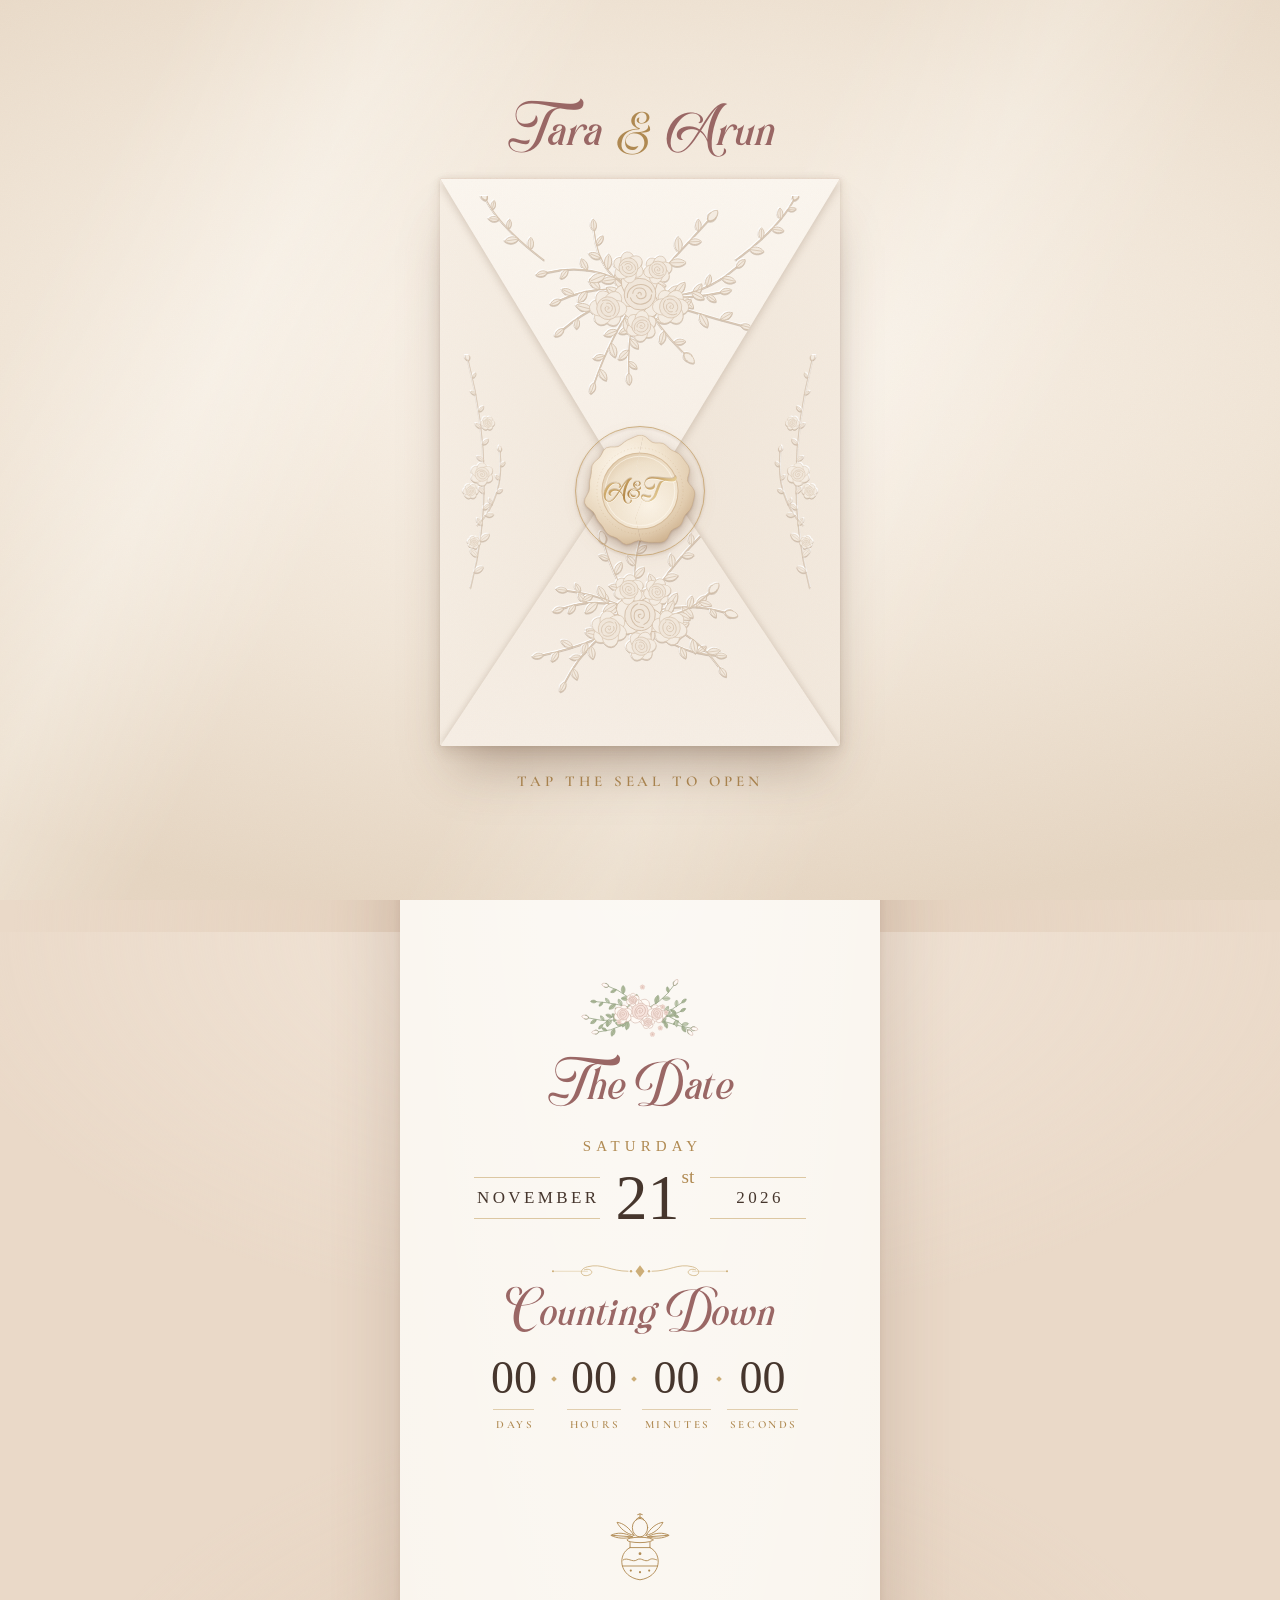
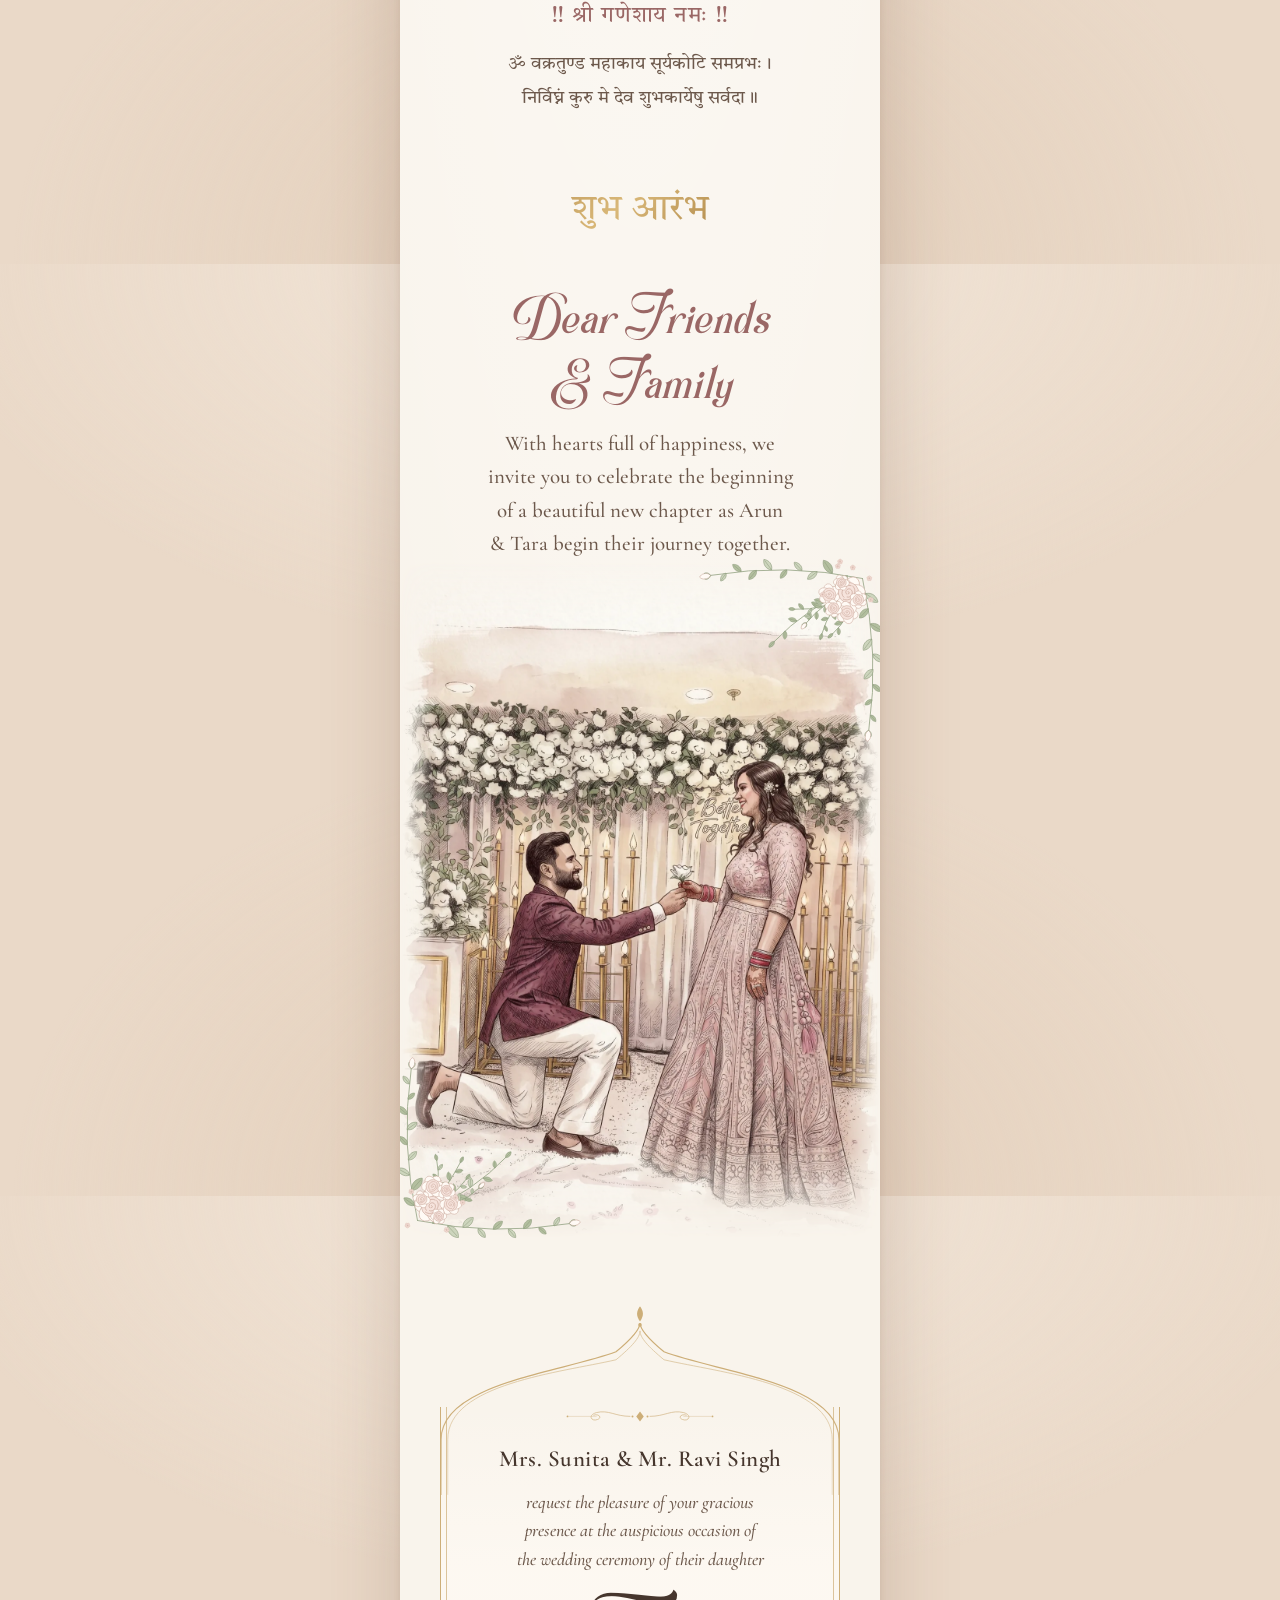
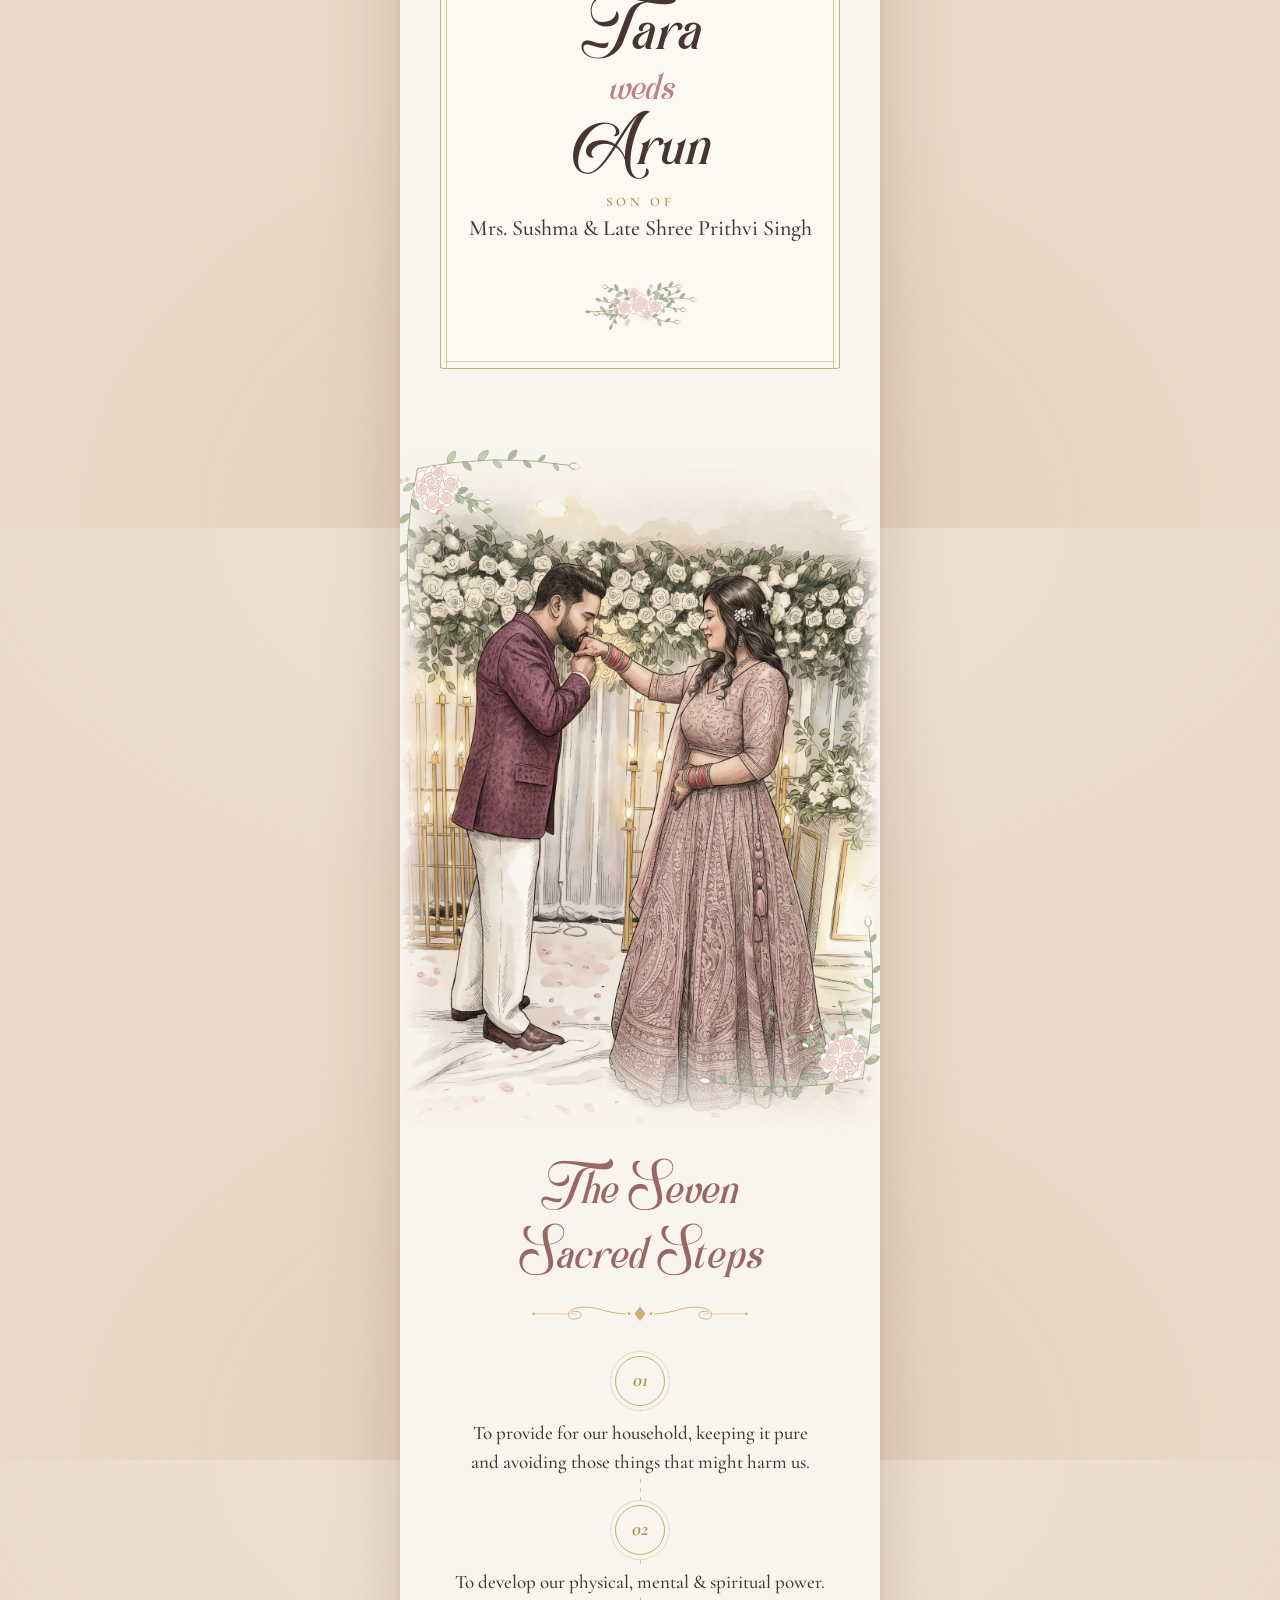
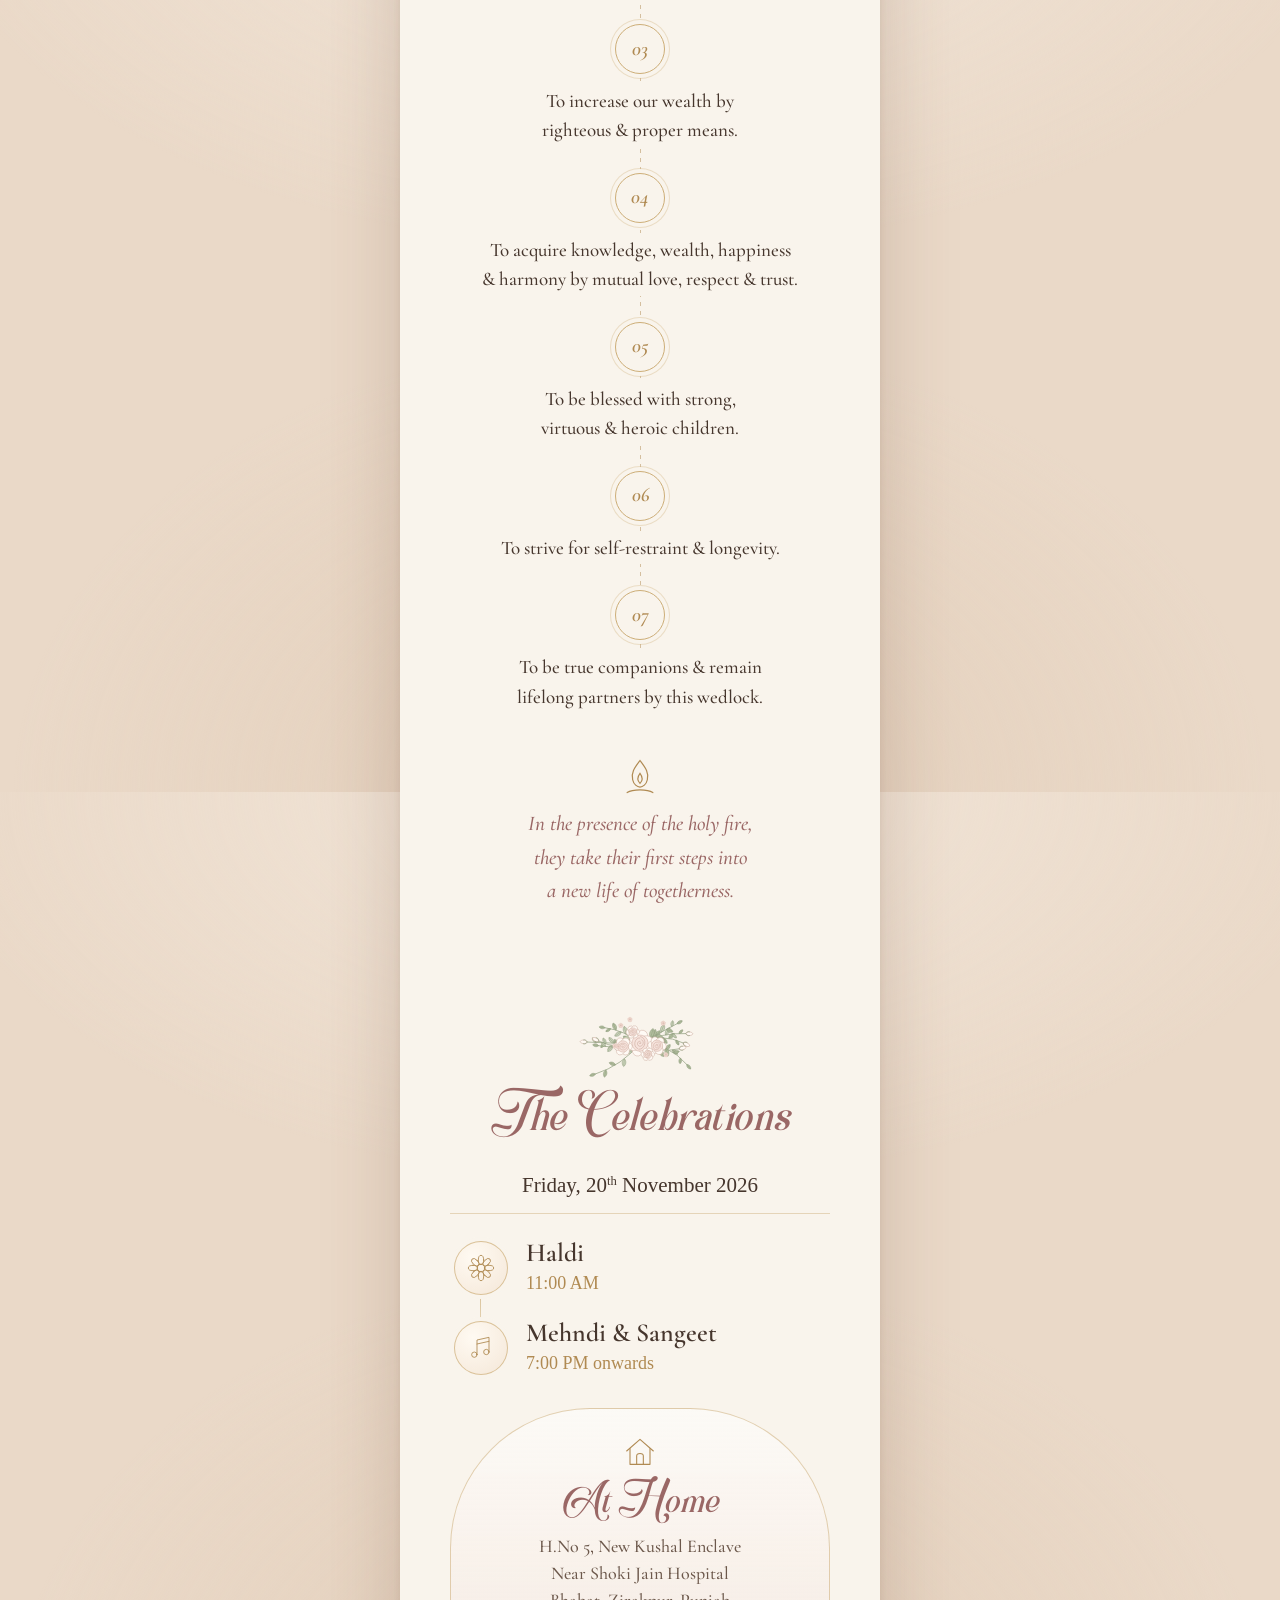
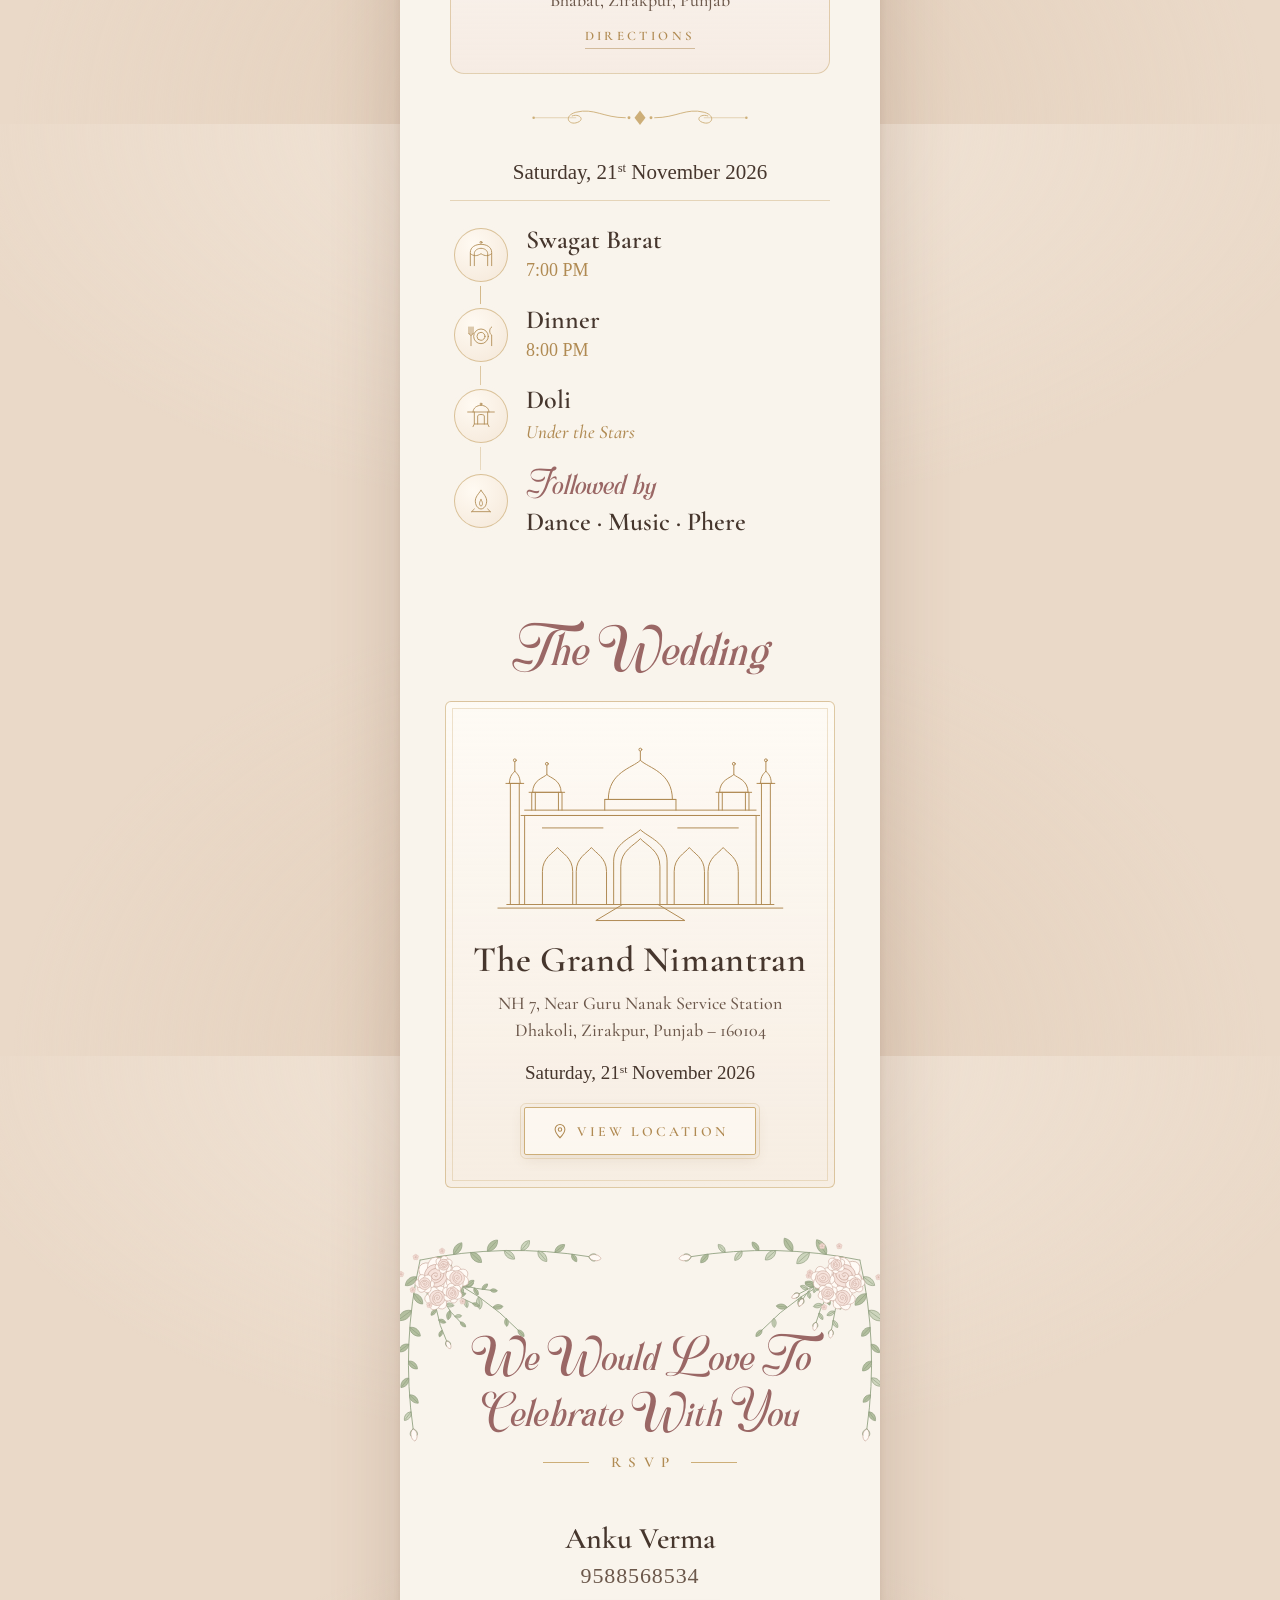
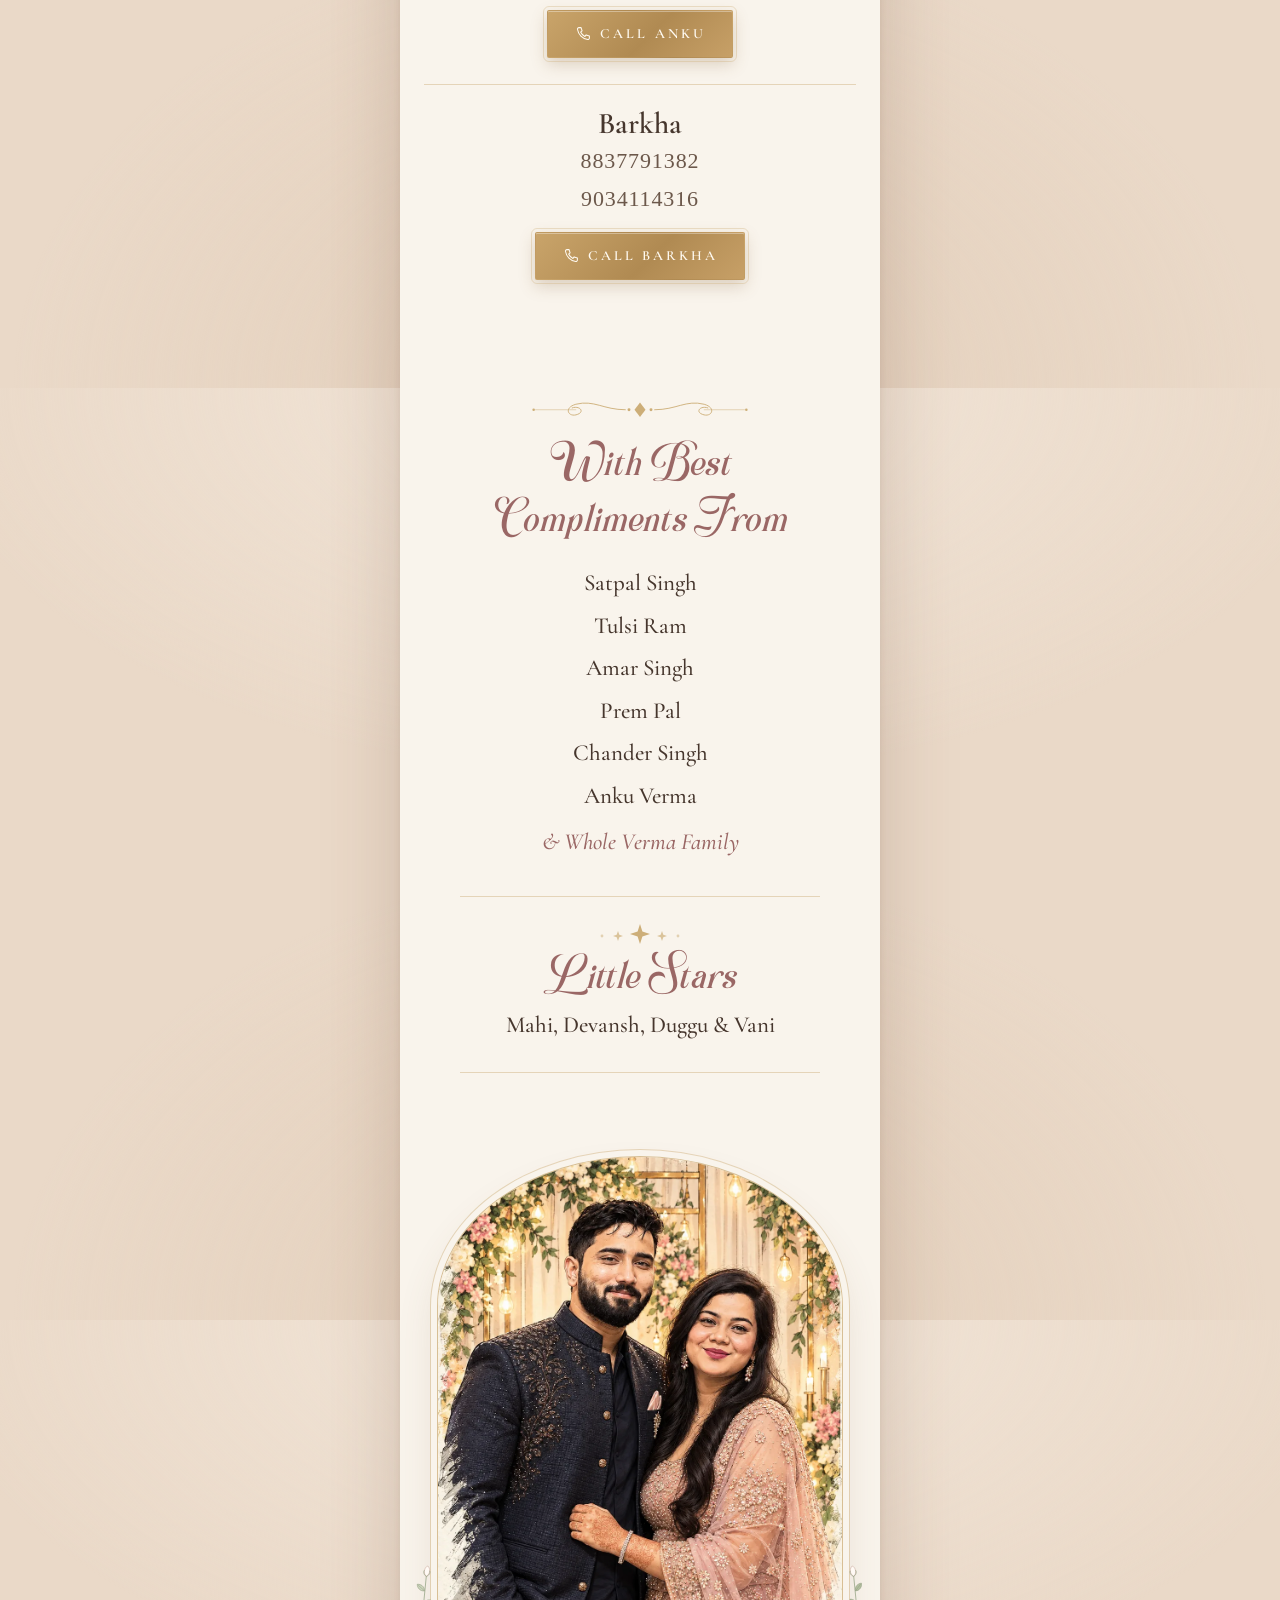
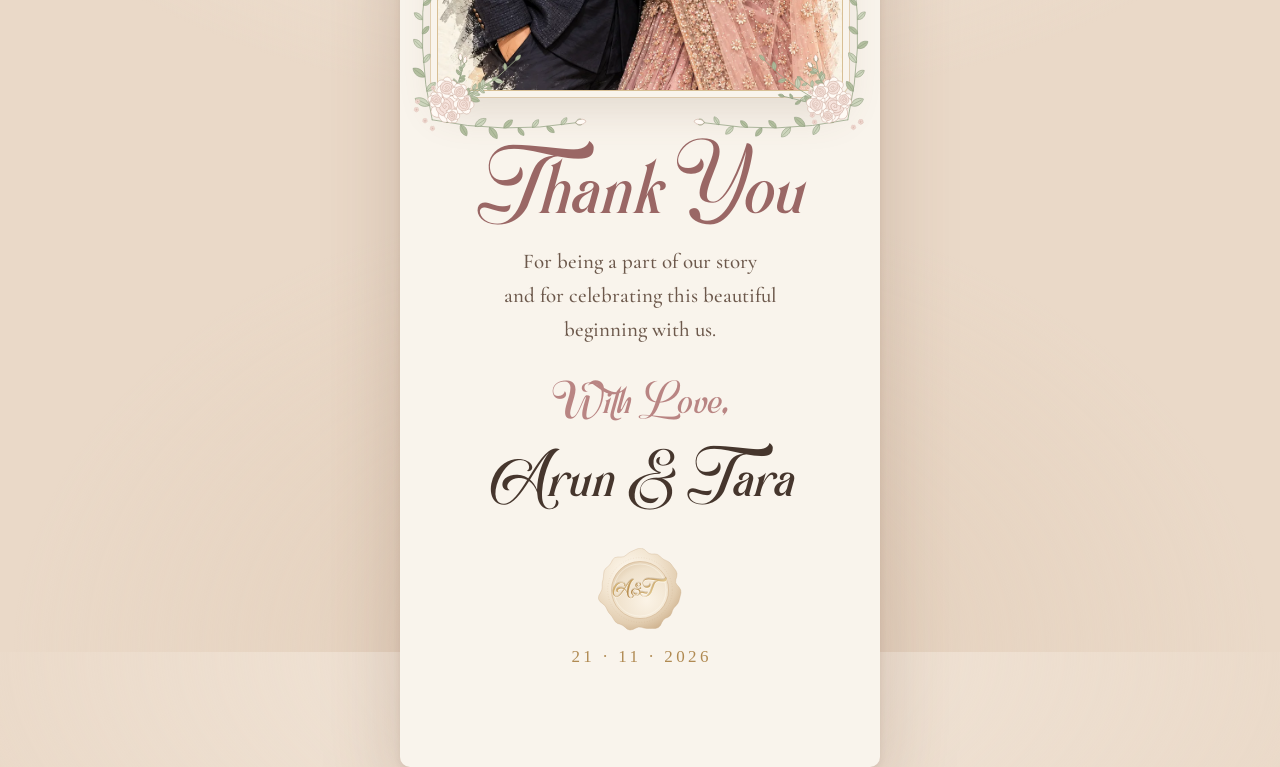
==== commit 96d220bd: "Replace closing image and update to Late Shree Prithvi Singh Co-Authored-By: Claude Opus 5.5 <norepl" ====
--- a/index.html
+++ b/index.html
@@ -162,7 +162,7 @@
           <p class="big-name" data-reveal>Tara</p>
           <p class="weds-script" data-reveal>weds</p>
           <p class="big-name" data-reveal>Arun</p>
-          <p class="son-of" data-reveal><span>Son of</span>Mrs. Sushma &amp; Late Prithvi Singh</p>
+          <p class="son-of" data-reveal><span>Son of</span>Mrs. Sushma &amp; Late Shree Prithvi Singh</p>
           <div class="arch-card-flora" data-flora="spray" data-seed="31"></div>
         </div>
       </div>
@@ -290,7 +290,7 @@
     <!-- Thank you -->
     <section class="page thanks" id="thanks">
       <figure class="closing-art" data-reveal="image">
-        <div class="closing-arch"><img src="assets/img/together.webp" alt="Illustration of Arun and Tara seated together on a gold throne before a wall of white roses and a 'Better Together' sign" width="1332" height="2000" decoding="async"></div>
+        <div class="closing-arch"><img src="assets/img/together.webp" alt="Watercolour portrait of Arun in a navy bandhgala standing beside Tara in blush pink before a floral arch with glowing lights" width="1024" height="1536" decoding="async"></div>
         <div class="corner corner-bl" data-flora="corner" data-seed="71"></div>
         <div class="corner corner-br" data-flora="corner" data-seed="79"></div>
       </figure>
--- a/css/style.css
+++ b/css/style.css
@@ -175,8 +175,8 @@
   font-size: .62em; font-weight: 600; letter-spacing: .26em; text-transform: uppercase; color: var(--gold);
 }
 .ec-names { position: relative; font-family: var(--script); line-height: 1; color: var(--ink); margin-top: .9em; }
-.ec-names span { display: block; font-size: 2.7em; line-height: 1.1; }
-.ec-names em { display: block; font-size: 1.3em; font-style: normal; color: var(--rose); }
+.ec-names span { display: block; font-size: 2.6em; line-height: 1.3; }
+.ec-names em { display: block; font-size: 1.3em; line-height: 1.25; font-style: normal; color: var(--rose); }
 .ec-art {
   position: relative; margin: .5em -1em 0;
   aspect-ratio: 16 / 9; overflow: hidden;
@@ -252,6 +252,7 @@
   filter: drop-shadow(0 5px 6px rgba(110, 72, 45, .3)) drop-shadow(0 1px 1px rgba(110, 72, 45, .3));
   transition: transform .18s ease;
   -webkit-tap-highlight-color: transparent;
+  container-type: inline-size;
 }
 .seal::after {
   content: ''; position: absolute; inset: -9px; border-radius: 50%;
@@ -268,13 +269,18 @@
 .seal-mono {
   position: absolute; inset: 0;
   display: flex; align-items: center; justify-content: center;
-  font-family: var(--script); font-size: calc(var(--ew, 340px) * .095); line-height: 1;
-  padding: 6% 0 0 2%; letter-spacing: -.02em; white-space: nowrap;
+  /* Sized from the seal's own width so it can never outgrow it: the A&T ink
+     spans ~3.57em, so 18.5cqw keeps it within ~66% of the seal (inner ring
+     is 68%). Roffelia's T swash overhangs to the right, putting the ink
+     centre .445em right of the text box centre — shift back by that much. */
+  font-family: var(--script); font-size: 18.5cqw; line-height: 1;
+  letter-spacing: -.02em; white-space: nowrap;
+  transform: translate(-.445em, .02em);
   background: linear-gradient(135deg, #9b6f35 0%, #e5c88a 30%, #b48848 50%, #f1dca6 68%, #94672f 100%);
   -webkit-background-clip: text; background-clip: text; color: transparent;
   filter: drop-shadow(0 1px 0 rgba(255, 250, 238, .8)) drop-shadow(0 -1px 0 rgba(120, 82, 40, .25));
 }
-.seal-mono em { font-style: normal; font-size: .7em; margin: 0 1px; }
+.seal-mono em { font-style: normal; font-size: .7em; }
 
 /* ----- the opening, step by step (classes added by main.js) ----- */
 .envelope.is-pressed .seal { transform: translate(-50%, -50%) scale(.92); }
@@ -435,16 +441,16 @@
   font-family: var(--script);
   font-weight: 400;
   font-size: clamp(54px, 16vw, 70px);
-  line-height: 1.12;
+  line-height: 1.3;
   color: var(--ink);
 }
 .weds {
   display: block;
   font-family: var(--script);
   font-size: clamp(30px, 9vw, 40px);
-  line-height: 1;
+  line-height: 1.25;
   color: var(--rose);
-  margin: -4px 0 -2px;
+  margin: 0;
 }
 .cover-date {
   margin-top: 12px;
@@ -595,16 +601,16 @@
 .arch-card .arch-card-top { margin-bottom: -88px; }
 .arch-card .mini-flourish { width: 150px; margin: 0 auto 16px; }
 
-.parents { font-size: 23px; font-weight: 600; letter-spacing: .02em; color: var(--ink); }
+.parents { text-wrap: balance; font-size: 23px; font-weight: 600; letter-spacing: .02em; color: var(--ink); }
 .request { text-wrap: balance; margin-top: 10px; font-size: 18px; font-style: italic; line-height: 1.6; color: var(--ink-soft); }
 .big-name {
   font-family: var(--script);
-  font-size: 56px; line-height: 1.1; font-weight: 400; color: var(--ink);
-  margin-top: 26px;
-}
-.weds-script { font-family: var(--script); font-size: 34px; line-height: 1; color: var(--rose); margin-top: 0; }
+  font-size: 56px; line-height: 1.3; font-weight: 400; color: var(--ink);
+  margin-top: 20px;
+}
+.weds-script { font-family: var(--script); font-size: 34px; line-height: 1.25; color: var(--rose); margin-top: 0; }
 .weds-script + .big-name { margin-top: 0; }
-.son-of { margin-top: 12px; font-size: 18px; color: var(--ink-soft); }
+.son-of { margin-top: 12px; font-size: 22px; font-weight: 500; line-height: 1.35; color: var(--ink); text-wrap: balance; }
 .son-of span { display: block; font-size: 13px; letter-spacing: .28em; text-transform: uppercase; color: var(--gold); font-weight: 600; margin-bottom: 2px; }
 .arch-card-flora { width: 210px; margin: 22px auto -6px; }
 .arch-card-flora svg { width: 100%; height: auto; overflow: visible; }
@@ -760,7 +766,7 @@
    RSVP
    ========================================================================== */
 .rsvp { padding-top: 96px; }
-.rsvp .script-title { position: relative; z-index: 3; font-size: clamp(30px, 8.8vw, 36px); line-height: 1.25; max-width: 340px; margin: 0 auto; }
+.rsvp .script-title { position: relative; z-index: 3; font-size: clamp(30px, 8.8vw, 36px); max-width: 340px; margin-left: auto; margin-right: auto; }
 .rsvp-label {
   margin: 14px auto 0;
   display: flex; align-items: center; justify-content: center; gap: 14px;
@@ -783,7 +789,7 @@
    BLESSINGS
    ========================================================================== */
 .blessings { padding-top: 20px; }
-.blessings .script-title { font-size: 36px; line-height: 1.25; }
+.blessings .script-title { font-size: 36px; }
 .bless-list { margin-top: 20px; }
 .bless-list li { font-size: 23px; font-weight: 500; line-height: 1.85; color: var(--ink); }
 .bless-list .bless-family { font-style: italic; color: var(--rose-deep); margin-top: 4px; }
@@ -822,9 +828,9 @@
 }
 .thanks .lead { margin-top: 10px; }
 .with-love { margin-top: 30px; font-family: var(--script); font-size: 34px; color: var(--rose); }
-.signature { margin-top: 12px; font-family: var(--script); font-size: 50px; font-weight: 400; line-height: 1.2; color: var(--ink); }
+.signature { margin-top: 12px; font-family: var(--script); font-size: clamp(42px, 12.5vw, 50px); font-weight: 400; line-height: 1.2; color: var(--ink); }
 .end-seal { position: relative; width: 84px; height: 84px; margin: 30px auto 0; filter: drop-shadow(0 5px 7px rgba(110, 72, 45, .25)); }
-.end-seal .seal-mono { font-size: 27px; }
+.end-seal { container-type: inline-size; }
 .end-date { margin-top: 12px; font-family: var(--times); font-size: 17px; letter-spacing: .2em; text-indent: .2em; color: var(--gold); }
 
 /* ==========================================================================
@@ -856,6 +862,28 @@
 @keyframes eq { 0%, 100% { transform: scaleY(.3); } 50% { transform: scaleY(1); } }
 .music.is-playing .music-note { display: none; }
 .music.is-playing .music-bars { display: flex; }
+
+/* ==========================================================================
+   ROFFELIA LINE SPACING
+   Roffelia's swashes reach ~1.1em above the baseline and ~0.4em below it,
+   so wrapped lines need a line-height of at least ~1.5 or they touch.
+   One shared value for every multi-line calligraphic element; titles pull
+   their outer edges back in slightly so single-line titles keep their
+   previous footprint and no extra gaps open up around them.
+   ========================================================================== */
+:root { --script-lh: 1.55; }
+.script-title,
+.thanks-title,
+.env-names,
+.signature,
+.with-love,
+.place h4,
+.timeline .followed,
+.scroll-cue {
+  line-height: var(--script-lh);
+}
+.script-title,
+.thanks-title { margin-top: -.18em; margin-bottom: -.12em; }
 
 /* ==========================================================================
    LARGER SCREENS — present the invitation as a card on a warm table
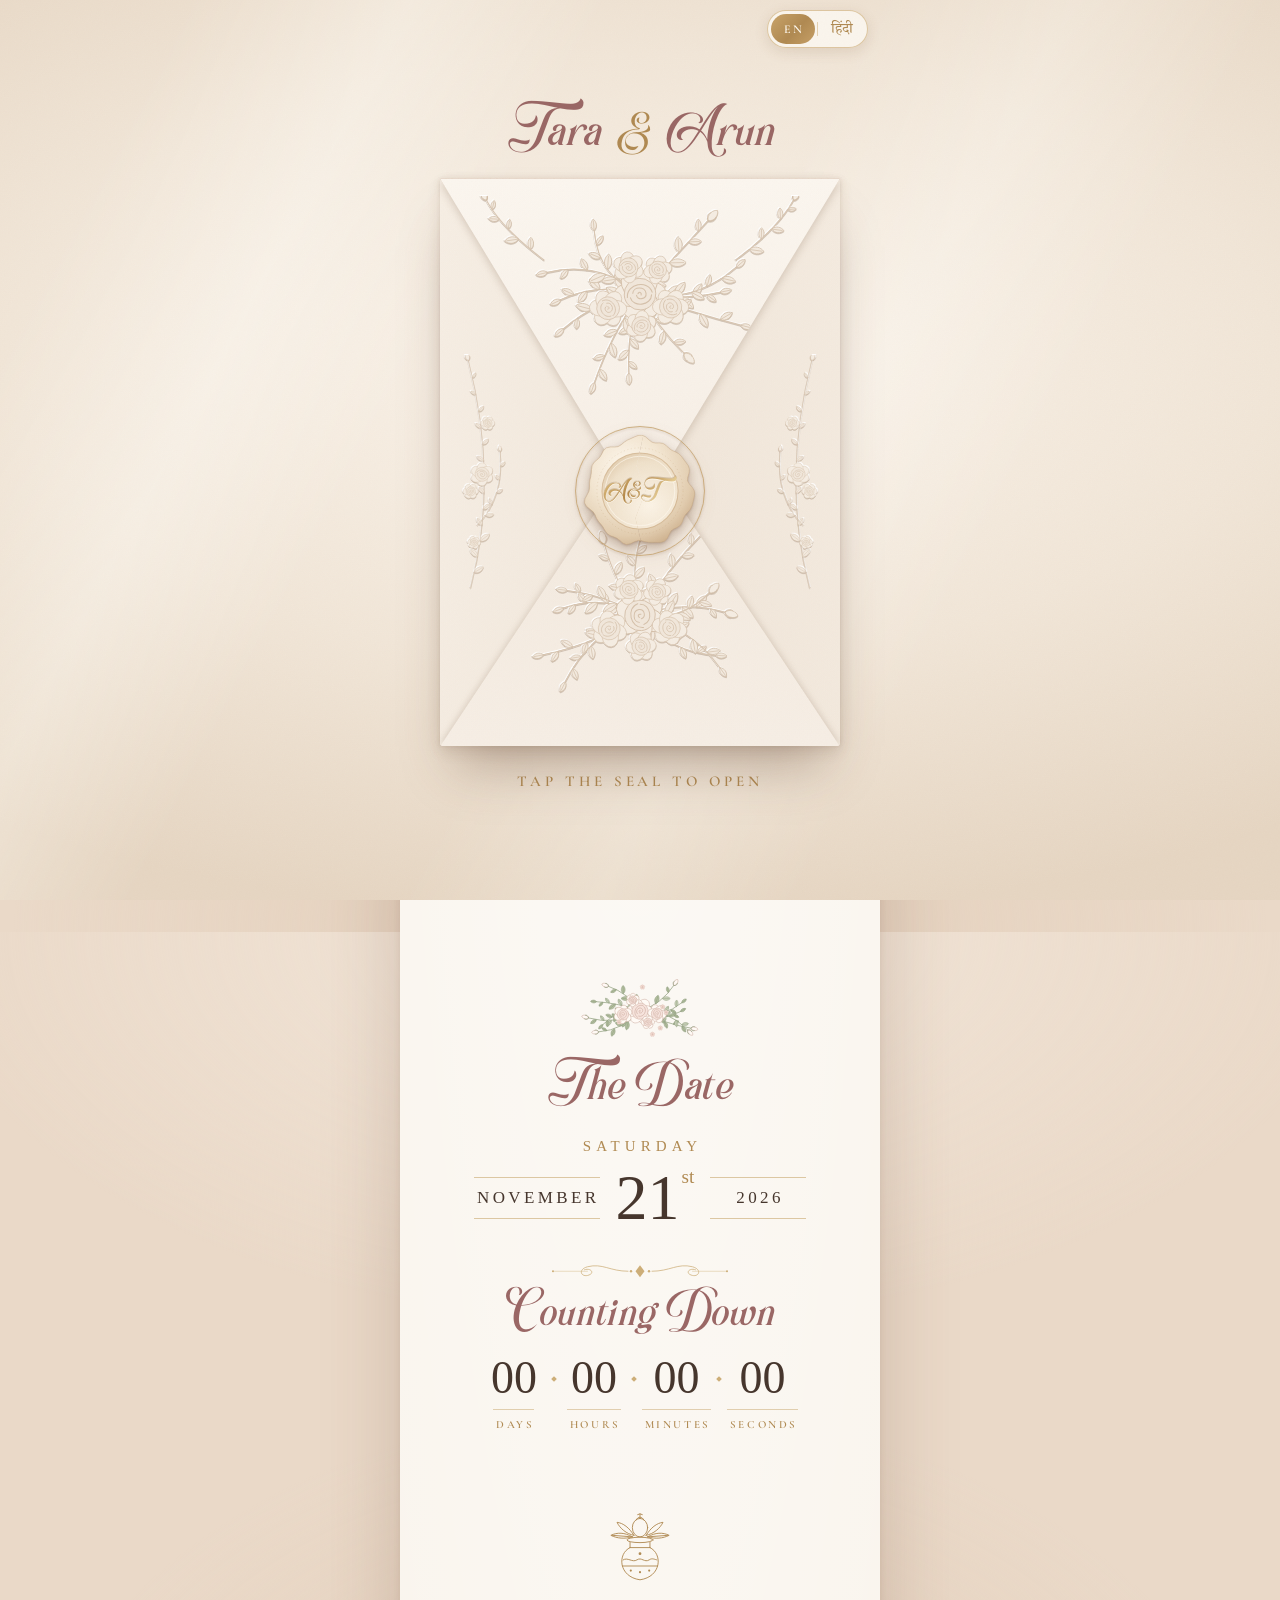
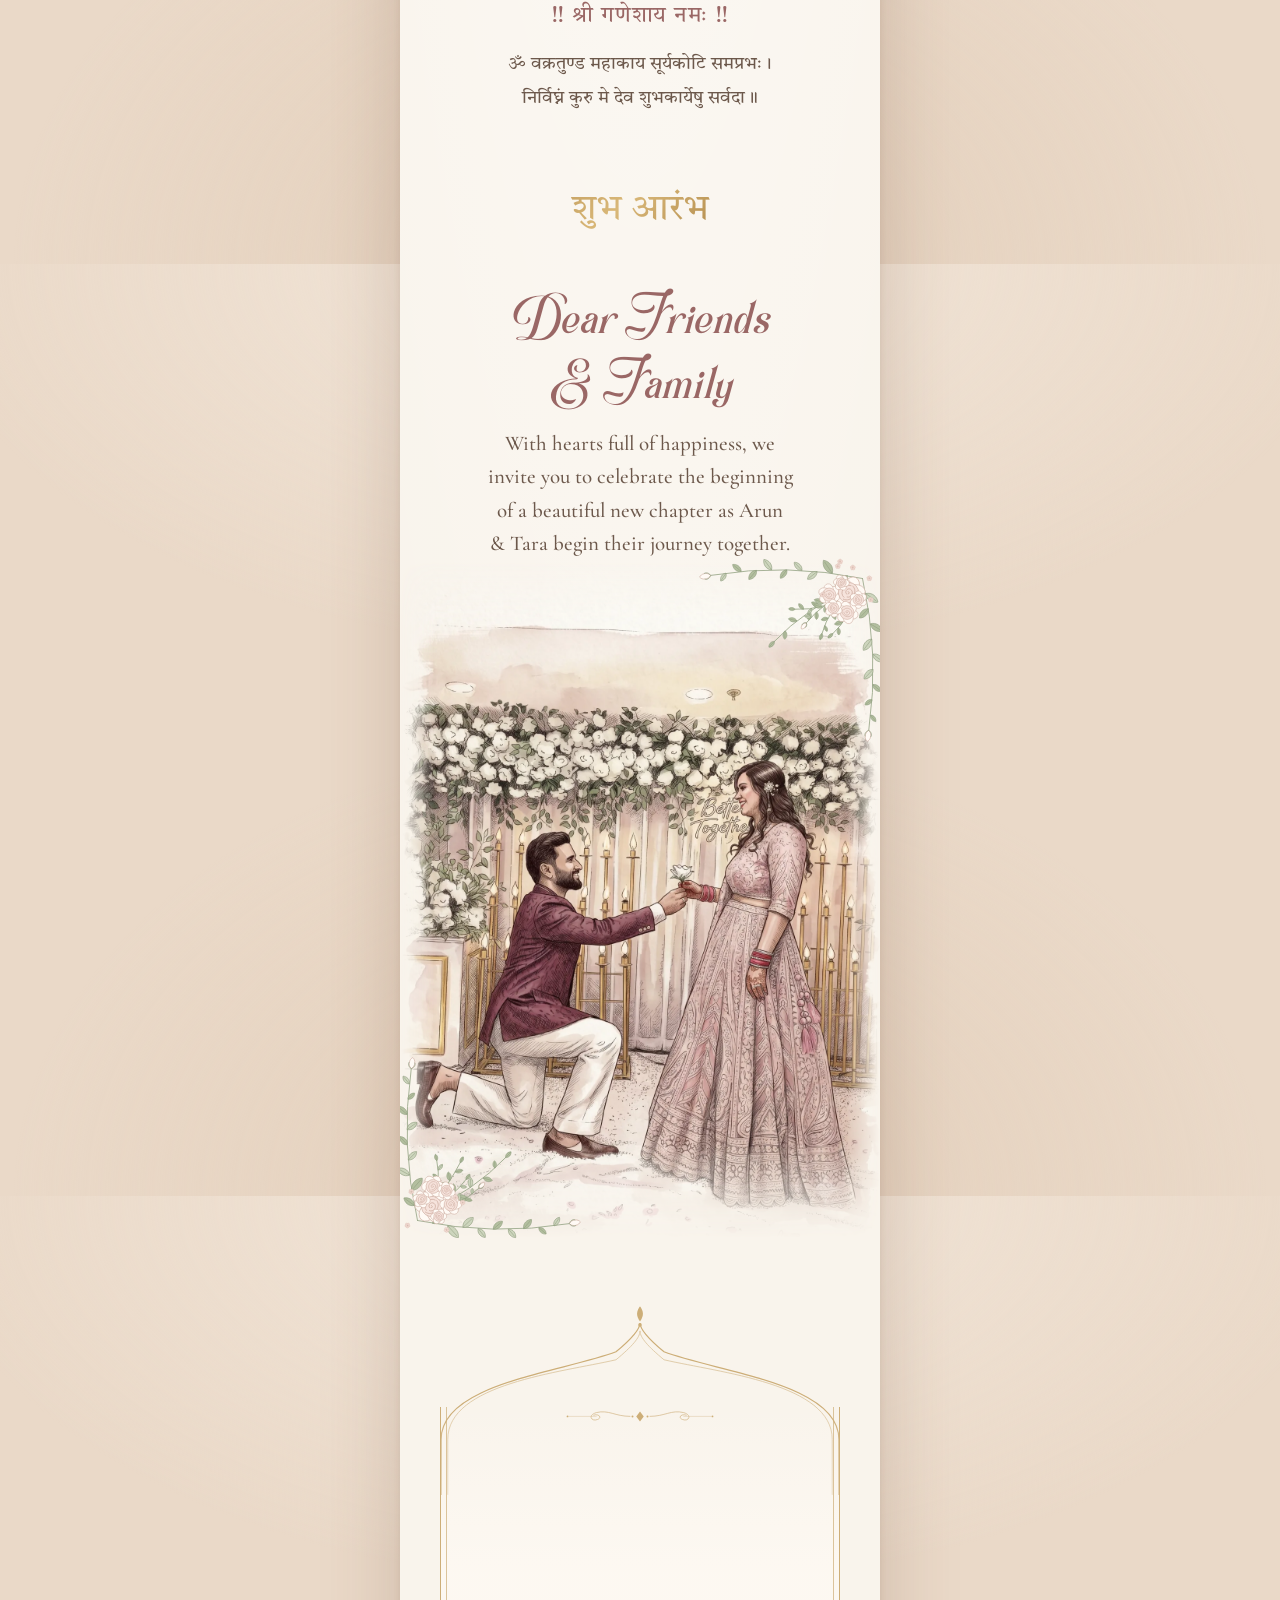
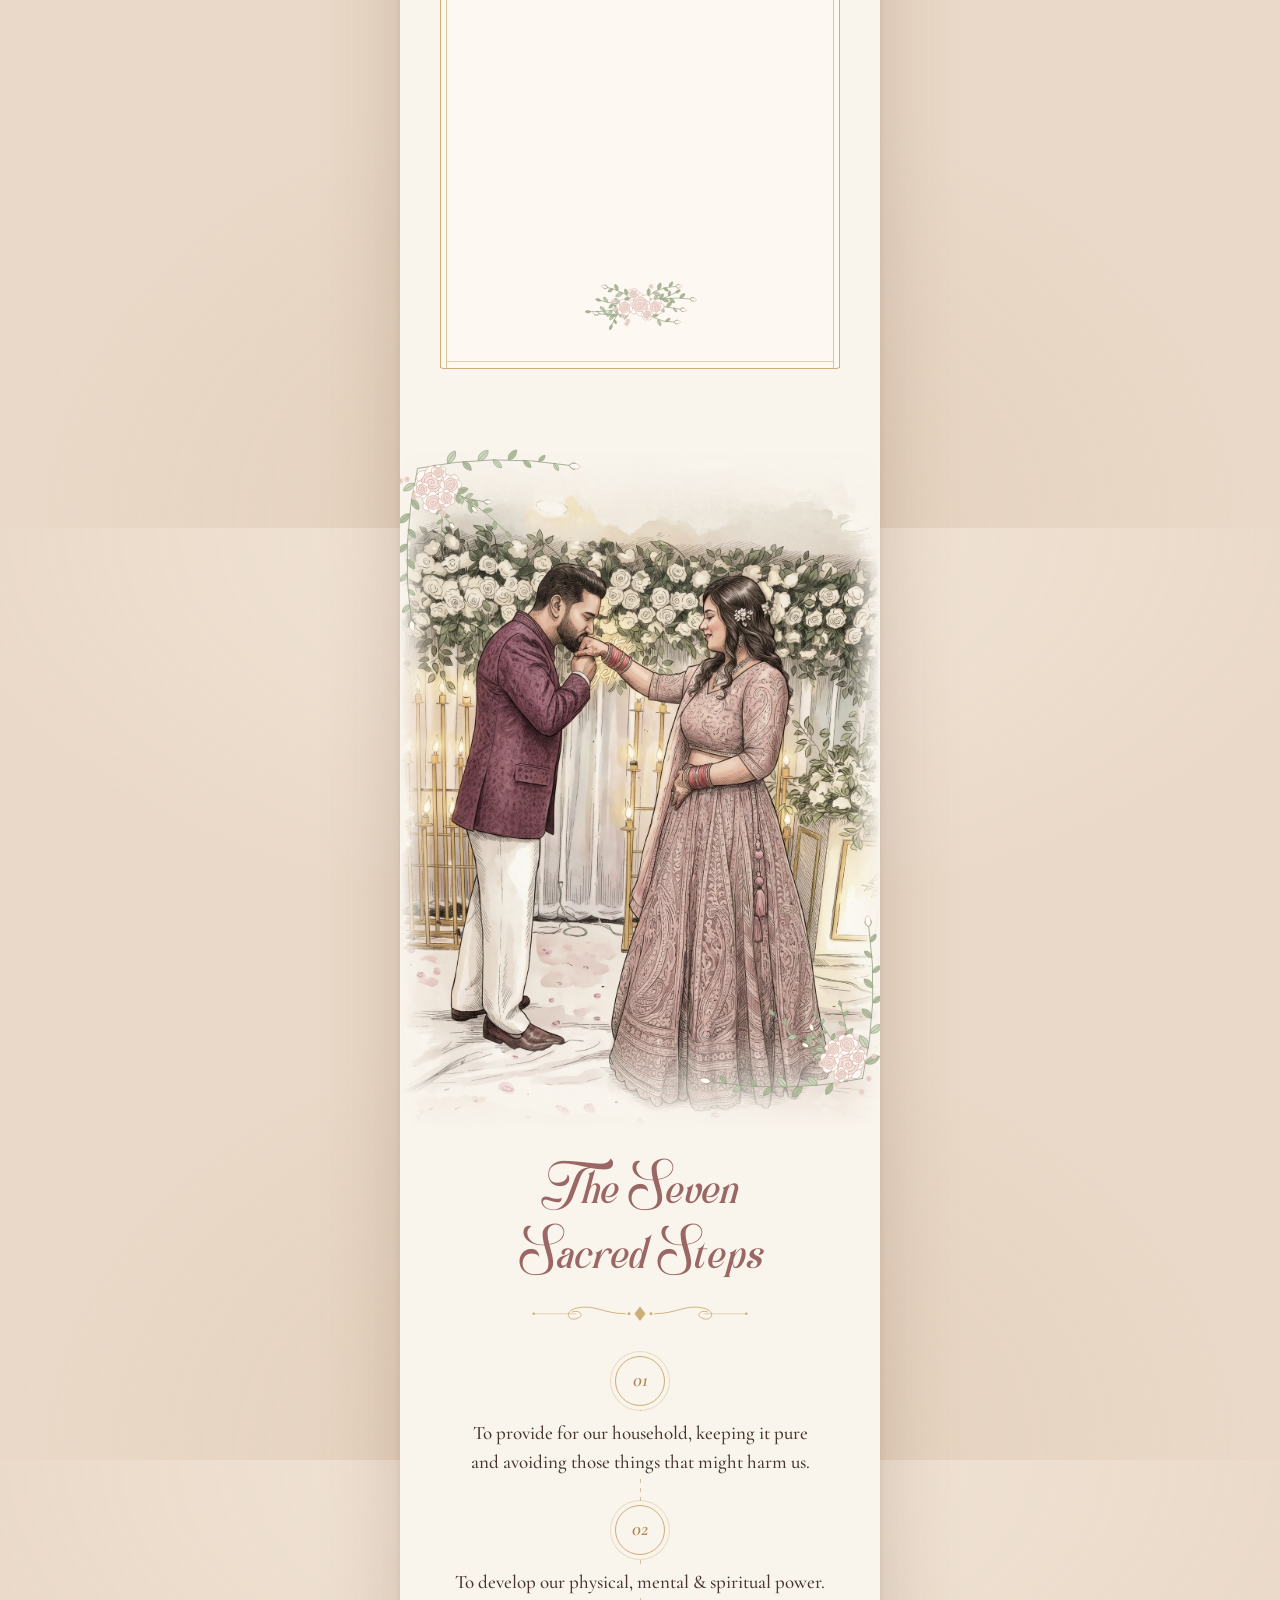
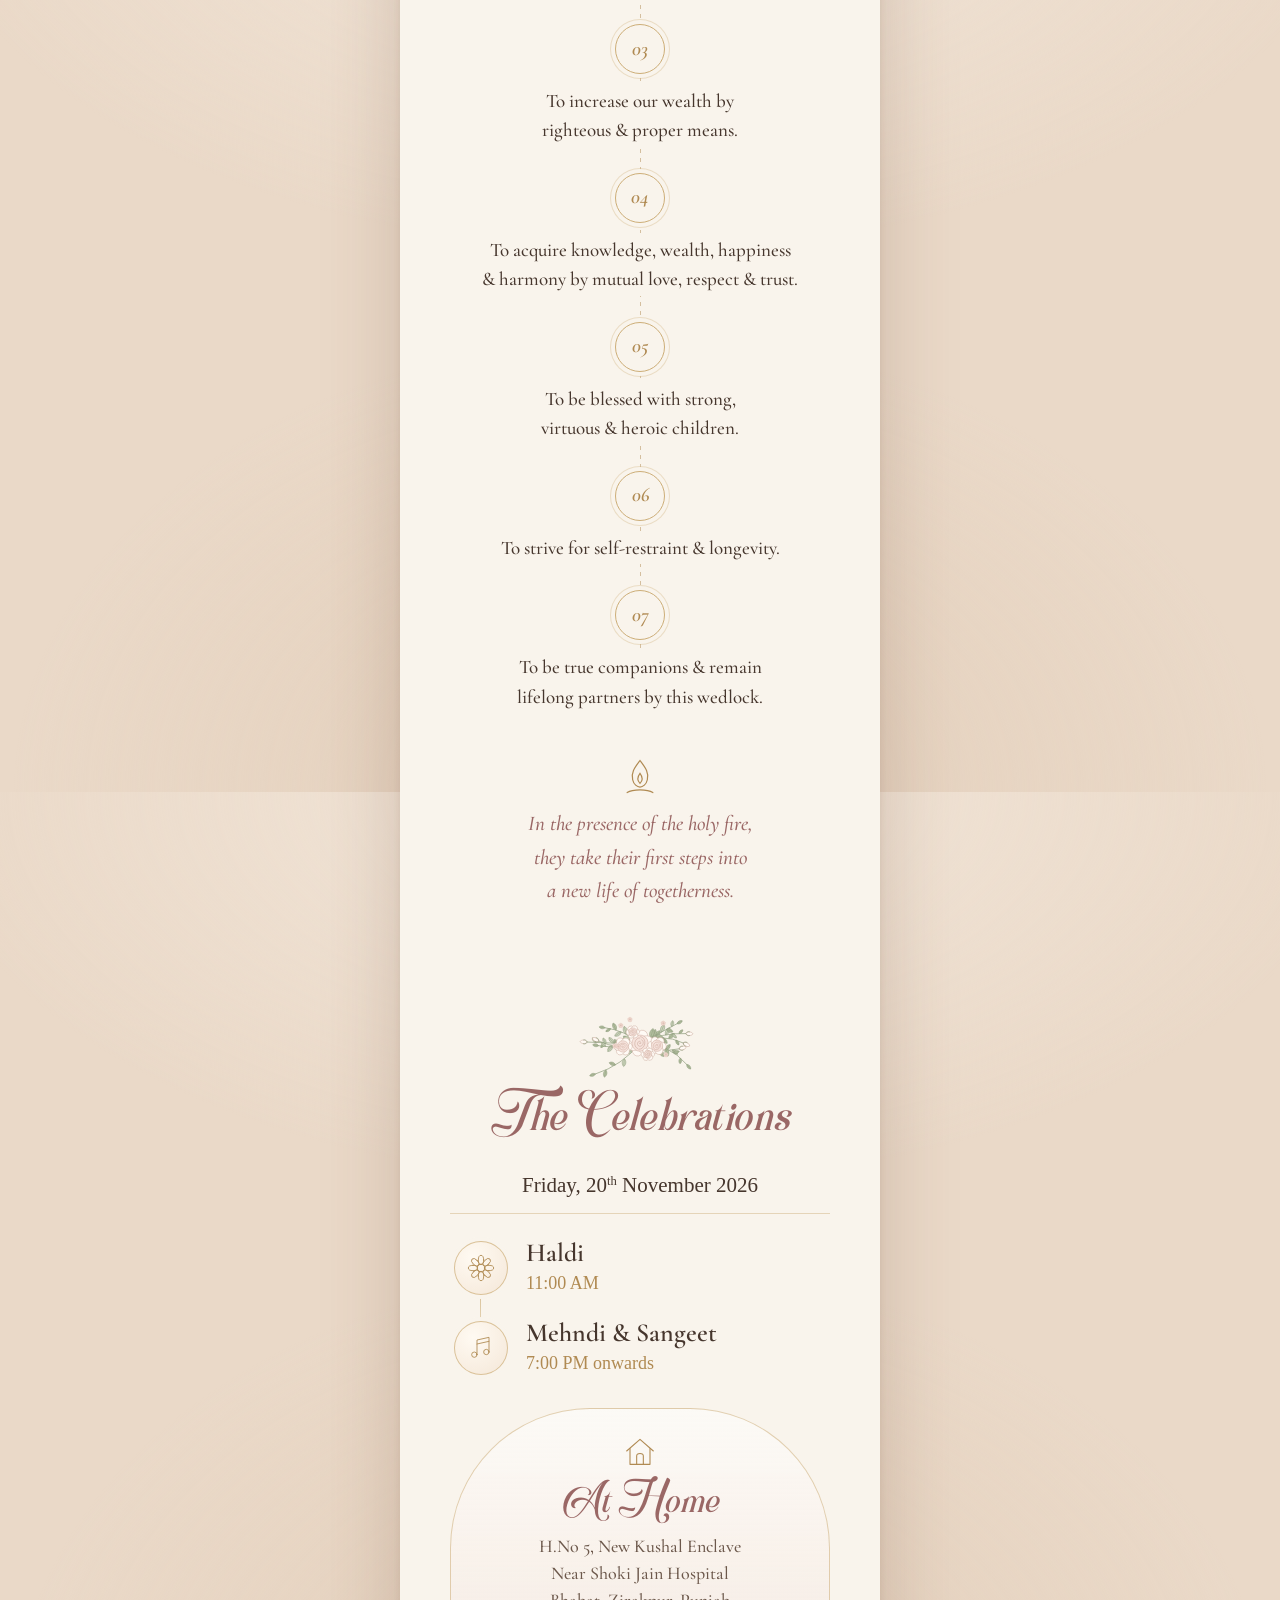
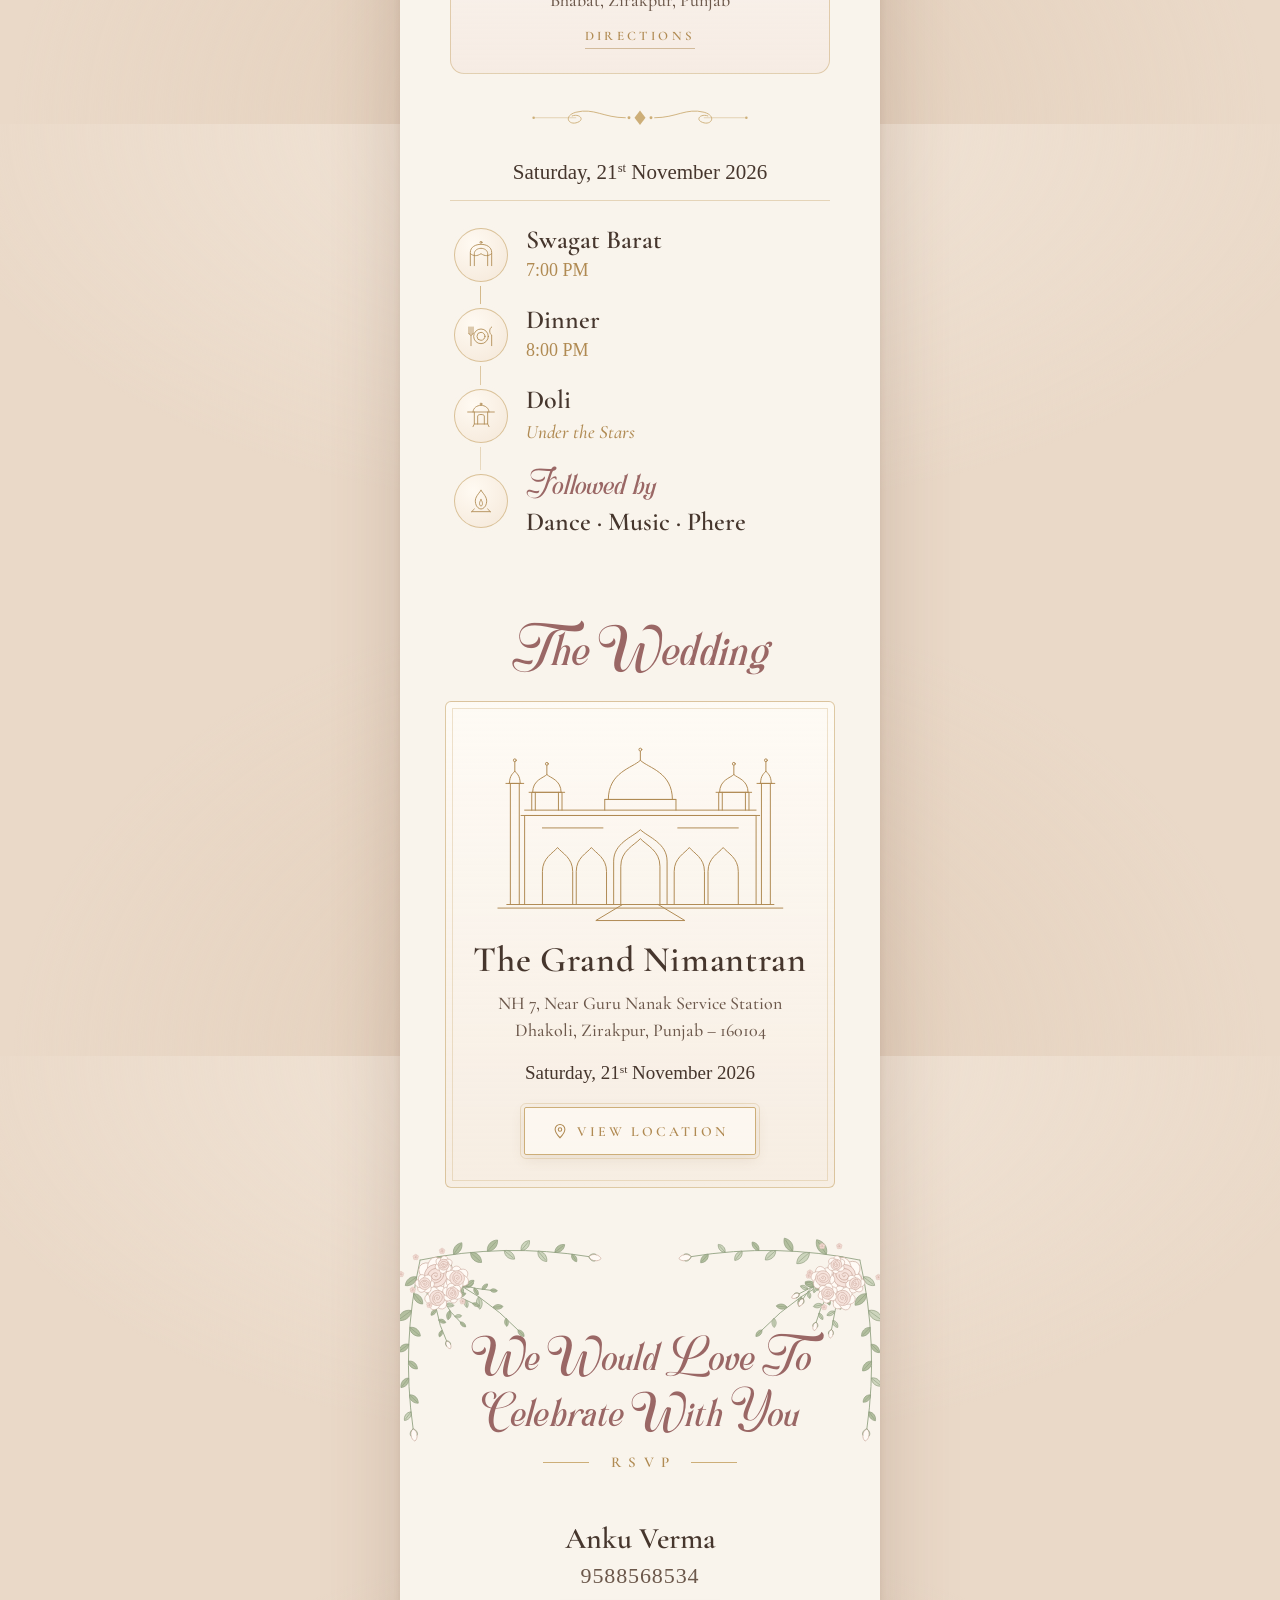
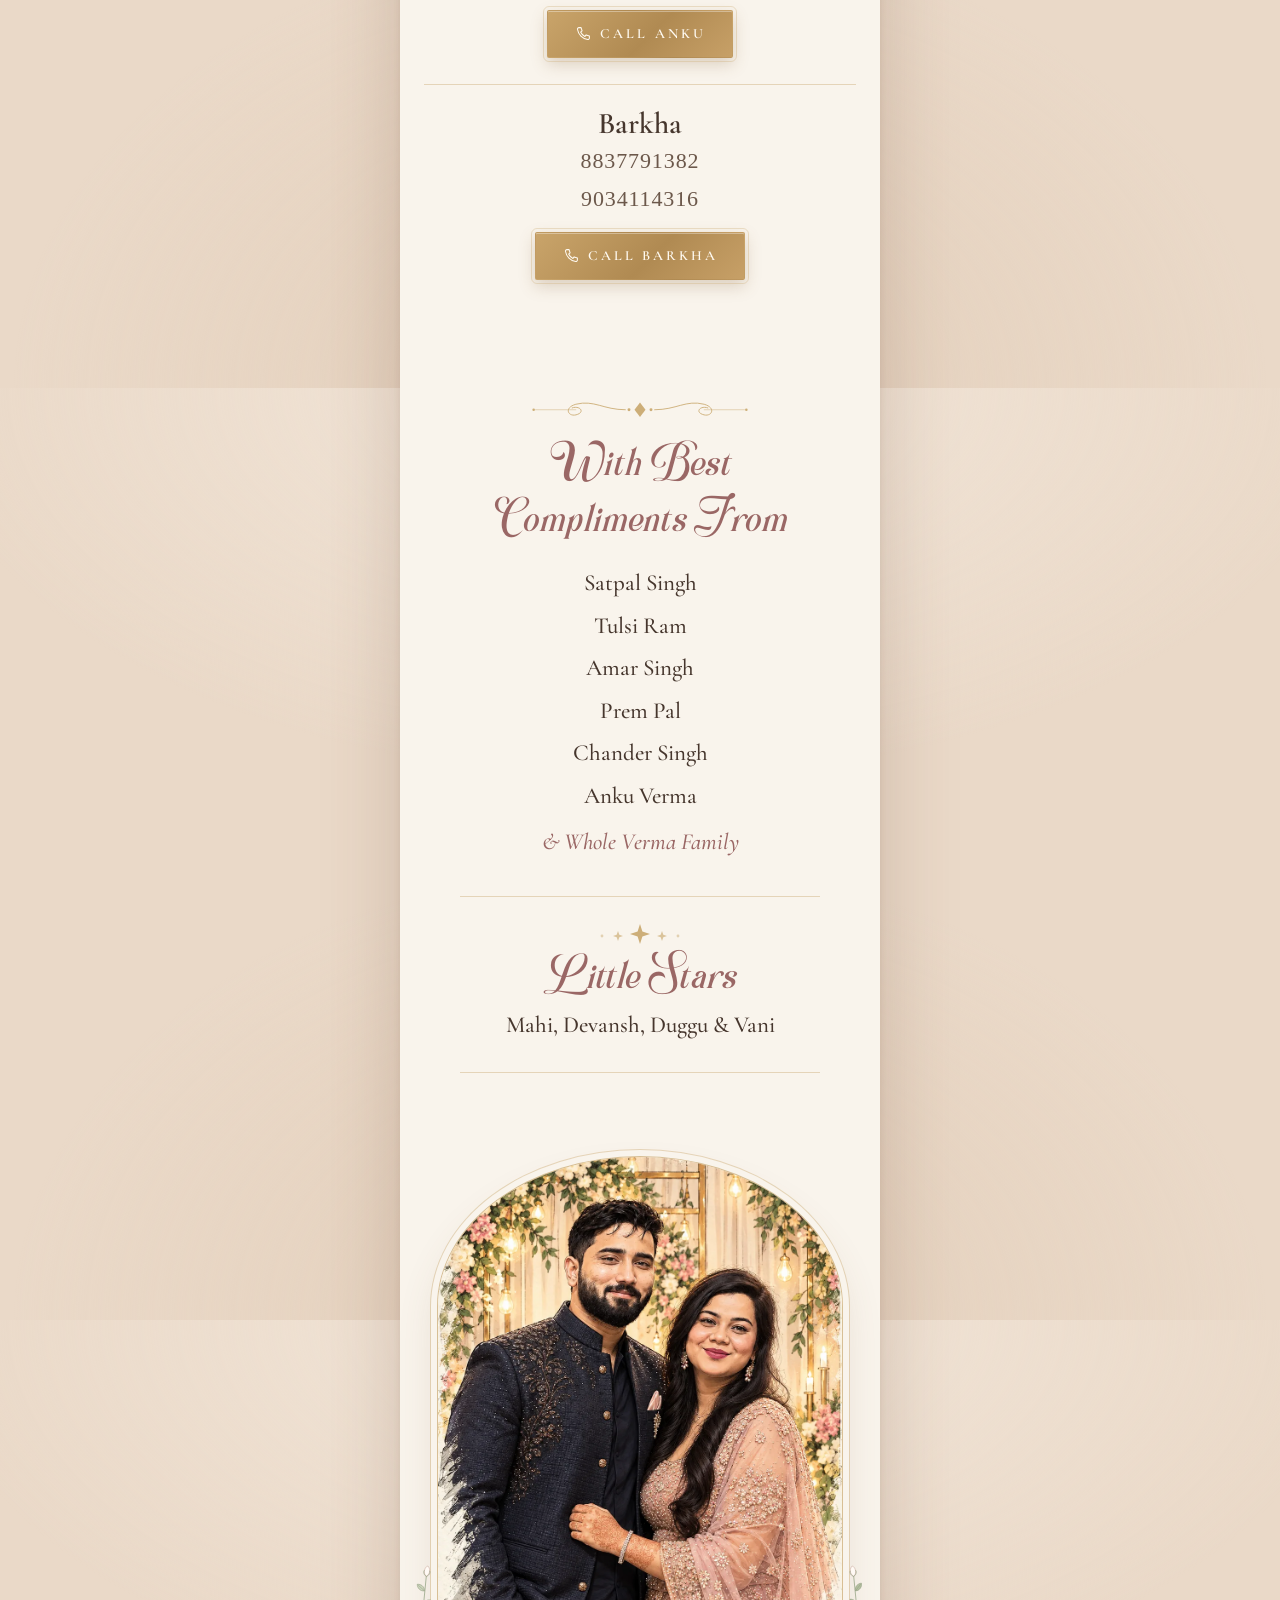
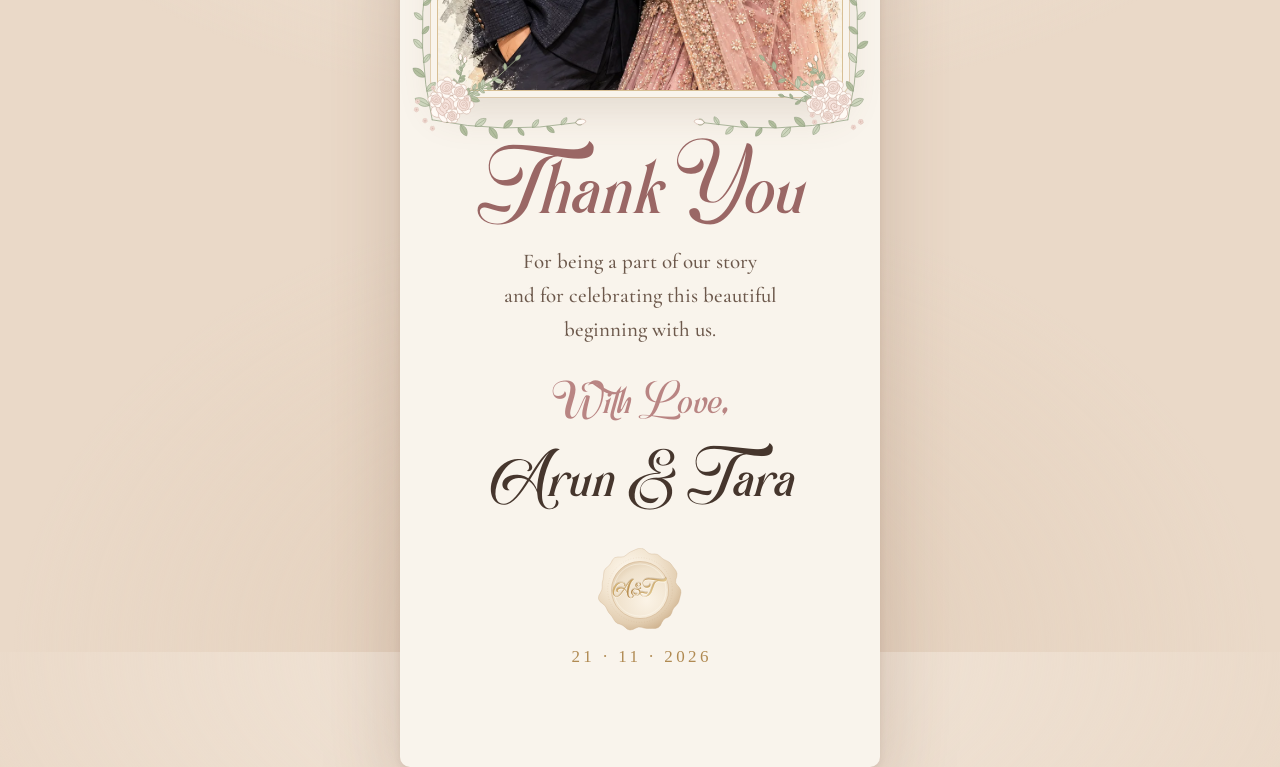
==== commit dfece289: "Add an English ↔ Hindi language switch - js/i18n.js holds every translatable string (en + hi) and a " ====
--- a/index.html
+++ b/index.html
@@ -15,6 +15,7 @@
   <link rel="preload" as="font" type="font/otf" href="assets/fonts/Roffelia.otf" crossorigin>
   <link rel="preload" as="image" href="assets/img/couple.webp">
   <link rel="stylesheet" href="css/style.css">
+  <script>try{if(localStorage.getItem('tara-arun-language')==='hi')document.documentElement.lang='hi'}catch(e){}</script>
 </head>
 <body class="is-sealed">
 
@@ -24,7 +25,7 @@
   <div class="envelope" id="envelope">
     <div class="env-light" aria-hidden="true"></div>
     <div class="env-scene" id="envScene">
-      <p class="env-names">Tara <em>&amp;</em> Arun</p>
+      <p class="env-names" data-i18n="envNames">Tara <em>&amp;</em> Arun</p>
 
       <div class="env" id="env">
         <div class="env-back"></div>
@@ -34,10 +35,10 @@
         <div class="env-card" aria-hidden="true">
           <div class="ec-inner">
             <div class="ec-arch" data-flora="arch"></div>
-            <p class="ec-eyebrow">The Wedding Celebration of</p>
-            <p class="ec-names"><span>Tara</span><em>weds</em><span>Arun</span></p>
+            <p class="ec-eyebrow" data-i18n="celebrationOf">The Wedding Celebration of</p>
+            <p class="ec-names" data-i18n="cardNames"><span>Tara</span><em>weds</em><span>Arun</span></p>
             <div class="ec-art"><img src="assets/img/couple.webp" alt="" width="1600" height="900"></div>
-            <p class="ec-date">21 · November · 2026</p>
+            <p class="ec-date" data-i18n="cardDate">21 · November · 2026</p>
           </div>
         </div>
 
@@ -49,13 +50,13 @@
           <div class="flap-face flap-back"></div>
         </div>
 
-        <button class="seal" id="seal" type="button" aria-label="Break the seal and open the invitation">
+        <button class="seal" id="seal" type="button" aria-label="Break the seal and open the invitation" data-i18n-attr="aria-label:sealAria">
           <span class="seal-half seal-l"><span class="seal-wax" data-flora="seal"></span><span class="seal-mono" aria-hidden="true">A<em>&amp;</em>T</span></span>
           <span class="seal-half seal-r"><span class="seal-wax" data-flora="seal"></span><span class="seal-mono" aria-hidden="true">A<em>&amp;</em>T</span></span>
         </button>
       </div>
 
-      <button class="env-hint" id="openBtn" type="button">Tap the seal to open</button>
+      <button class="env-hint" id="openBtn" type="button" data-i18n="openHint">Tap the seal to open</button>
     </div>
   </div>
 
@@ -69,21 +70,21 @@
       <div class="cover-frame">
         <div class="arch-frame"><div class="arch-svg" data-flora="arch"></div></div>
         <div class="cover-text">
-          <p class="eyebrow intro" style="--i:0">The Wedding Celebration of</p>
+          <p class="eyebrow intro" style="--i:0" data-i18n="celebrationOf">The Wedding Celebration of</p>
           <h1 class="names">
-            <span class="name intro" style="--i:1">Tara</span>
-            <span class="weds intro" style="--i:2">weds</span>
-            <span class="name intro" style="--i:3">Arun</span>
+            <span class="name intro" style="--i:1" data-i18n="bride">Tara</span>
+            <span class="weds intro" style="--i:2" data-i18n="weds">weds</span>
+            <span class="name intro" style="--i:3" data-i18n="groom">Arun</span>
           </h1>
-          <p class="cover-date intro" style="--i:4">Saturday, 21<sup>st</sup> November 2026</p>
+          <p class="cover-date intro" style="--i:4" data-i18n="weddingDateLong">Saturday, 21<sup>st</sup> November 2026</p>
         </div>
         <figure class="cover-art intro" style="--i:3">
-          <img src="assets/img/couple.webp" alt="Watercolour illustration of Arun in a wine sherwani smiling at Tara in blush pink" width="1600" height="900" data-parallax="0.04">
+          <img src="assets/img/couple.webp" alt="Watercolour illustration of Arun in a wine sherwani smiling at Tara in blush pink" data-i18n-attr="alt:coverArtAlt" width="1600" height="900" data-parallax="0.04">
         </figure>
         <div class="cover-spray intro" style="--i:5" data-flora="spray" data-seed="13"></div>
       </div>
       <a class="scroll-cue intro" style="--i:6" href="#date">
-        <span>Scroll down</span>
+        <span data-i18n="scrollDown">Scroll down</span>
         <svg viewBox="0 0 24 24" aria-hidden="true"><path d="M6 9l6 6 6-6" fill="none" stroke="currentColor" stroke-width="1.4" stroke-linecap="round" stroke-linejoin="round"/></svg>
       </a>
     </section>
@@ -91,27 +92,27 @@
     <!-- The Date -->
     <section class="page date" id="date">
       <div class="spray" data-flora="spray" data-seed="5"></div>
-      <h2 class="script-title" data-reveal>The Date</h2>
-      <div class="date-print" data-reveal aria-label="Saturday, 21st November 2026">
-        <p class="dp-day">Saturday</p>
+      <h2 class="script-title" data-reveal data-i18n="theDate">The Date</h2>
+      <div class="date-print" data-reveal aria-label="Saturday, 21st November 2026" data-i18n-attr="aria-label:dateAria">
+        <p class="dp-day" data-i18n="saturday">Saturday</p>
         <div class="dp-row">
-          <span class="dp-side">November</span>
-          <span class="dp-num">21<sup>st</sup></span>
+          <span class="dp-side" data-i18n="november">November</span>
+          <span class="dp-num" data-i18n="dateNum">21<sup>st</sup></span>
           <span class="dp-side">2026</span>
         </div>
       </div>
 
-      <div class="countdown" data-reveal aria-label="Countdown to the wedding">
+      <div class="countdown" data-reveal aria-label="Countdown to the wedding" data-i18n-attr="aria-label:countdownAria">
         <div class="flourish-wrap" data-flora="flourish"></div>
-        <h3 class="script-title script-title--sm">Counting Down</h3>
+        <h3 class="script-title script-title--sm" data-i18n="countingDown">Counting Down</h3>
         <div class="cd-row" id="countdown" role="timer" aria-live="off">
-          <div class="cd-unit"><span class="cd-num" data-cd="d">00</span><span class="cd-label">Days</span></div>
+          <div class="cd-unit"><span class="cd-num" data-cd="d">00</span><span class="cd-label" data-i18n="days">Days</span></div>
           <i class="cd-sep" aria-hidden="true"></i>
-          <div class="cd-unit"><span class="cd-num" data-cd="h">00</span><span class="cd-label">Hours</span></div>
+          <div class="cd-unit"><span class="cd-num" data-cd="h">00</span><span class="cd-label" data-i18n="hours">Hours</span></div>
           <i class="cd-sep" aria-hidden="true"></i>
-          <div class="cd-unit"><span class="cd-num" data-cd="m">00</span><span class="cd-label">Minutes</span></div>
+          <div class="cd-unit"><span class="cd-num" data-cd="m">00</span><span class="cd-label" data-i18n="minutes">Minutes</span></div>
           <i class="cd-sep" aria-hidden="true"></i>
-          <div class="cd-unit"><span class="cd-num" data-cd="s">00</span><span class="cd-label">Seconds</span></div>
+          <div class="cd-unit"><span class="cd-num" data-cd="s">00</span><span class="cd-label" data-i18n="seconds">Seconds</span></div>
         </div>
       </div>
     </section>
@@ -142,12 +143,12 @@
 
     <!-- Dear friends -->
     <section class="page welcome" id="welcome">
-      <h2 class="script-title" data-reveal>Dear Friends &amp; Family</h2>
-      <p class="lead" data-reveal>With hearts full of happiness, we invite you to celebrate the beginning of a beautiful new chapter as Arun &amp; Tara begin their journey together.</p>
+      <h2 class="script-title" data-reveal data-i18n="dearFamily">Dear Friends &amp; Family</h2>
+      <p class="lead" data-reveal data-i18n="welcomeText">With hearts full of happiness, we invite you to celebrate the beginning of a beautiful new chapter as Arun &amp; Tara begin their journey together.</p>
       <figure class="moment moment--welcome" data-reveal="image">
         <div class="corner corner-tr" data-flora="corner" data-seed="37"></div>
         <div class="corner corner-bl" data-flora="corner" data-seed="43"></div>
-        <div class="moment-img"><img src="assets/img/proposal.webp" alt="Illustration of Arun on one knee offering Tara a white rose beneath a wall of white flowers and candles" width="1332" height="2000" decoding="async" data-parallax="0.04"></div>
+        <div class="moment-img"><img src="assets/img/proposal.webp" alt="Illustration of Arun on one knee offering Tara a white rose beneath a wall of white flowers and candles" data-i18n-attr="alt:proposalAlt" width="1332" height="2000" decoding="async" data-parallax="0.04"></div>
       </figure>
     </section>
 
@@ -157,12 +158,12 @@
         <div class="arch-card-top" data-flora="arch"></div>
         <div class="arch-card-body">
           <div class="mini-flourish" data-flora="flourish"></div>
-          <p class="parents" data-reveal>Mrs. Sunita &amp; Mr. Ravi Singh</p>
-          <p class="request" data-reveal>request the pleasure of your gracious presence at the auspicious occasion of the wedding ceremony of their daughter</p>
-          <p class="big-name" data-reveal>Tara</p>
-          <p class="weds-script" data-reveal>weds</p>
-          <p class="big-name" data-reveal>Arun</p>
-          <p class="son-of" data-reveal><span>Son of</span>Mrs. Sushma &amp; Late Shree Prithvi Singh</p>
+          <p class="parents" data-reveal data-i18n="brideParents">Mrs. Sunita &amp; Mr. Ravi Singh</p>
+          <p class="request" data-reveal data-i18n="request">request the pleasure of your gracious presence at the auspicious occasion of the wedding ceremony of their daughter</p>
+          <p class="big-name" data-reveal data-i18n="bride">Tara</p>
+          <p class="weds-script" data-reveal data-i18n="weds">weds</p>
+          <p class="big-name" data-reveal data-i18n="groom">Arun</p>
+          <p class="son-of" data-reveal data-i18n="groomParents"><span>Son of</span>Mrs. Sushma &amp; Late Shree Prithvi Singh</p>
           <div class="arch-card-flora" data-flora="spray" data-seed="31"></div>
         </div>
       </div>
@@ -173,69 +174,69 @@
       <figure class="moment" data-reveal="image">
         <div class="corner corner-tl" data-flora="corner" data-seed="41"></div>
         <div class="corner corner-br" data-flora="corner" data-seed="47"></div>
-        <div class="moment-img"><img src="assets/img/promise.webp" alt="Illustration of Arun tenderly kissing Tara's hand" width="1332" height="2000" loading="eager" decoding="async" data-parallax="0.04"></div>
+        <div class="moment-img"><img src="assets/img/promise.webp" alt="Illustration of Arun tenderly kissing Tara's hand" data-i18n-attr="alt:promiseAlt" width="1332" height="2000" loading="eager" decoding="async" data-parallax="0.04"></div>
       </figure>
 
-      <h2 class="script-title" data-reveal>The Seven Sacred Steps</h2>
+      <h2 class="script-title" data-reveal data-i18n="sevenSteps">The Seven Sacred Steps</h2>
       <div class="flourish-wrap" data-reveal data-flora="flourish"></div>
       <ol class="steps">
-        <li data-reveal><span class="num">01</span><p>To provide for our household, keeping it pure and avoiding those things that might harm us.</p></li>
-        <li data-reveal><span class="num">02</span><p>To develop our physical, mental &amp; spiritual power.</p></li>
-        <li data-reveal><span class="num">03</span><p>To increase our wealth by righteous &amp; proper means.</p></li>
-        <li data-reveal><span class="num">04</span><p>To acquire knowledge, wealth, happiness &amp; harmony by mutual love, respect &amp; trust.</p></li>
-        <li data-reveal><span class="num">05</span><p>To be blessed with strong, virtuous &amp; heroic children.</p></li>
-        <li data-reveal><span class="num">06</span><p>To strive for self-restraint &amp; longevity.</p></li>
-        <li data-reveal><span class="num">07</span><p>To be true companions &amp; remain lifelong partners by this wedlock.</p></li>
+        <li data-reveal><span class="num">01</span><p data-i18n="step1">To provide for our household, keeping it pure and avoiding those things that might harm us.</p></li>
+        <li data-reveal><span class="num">02</span><p data-i18n="step2">To develop our physical, mental &amp; spiritual power.</p></li>
+        <li data-reveal><span class="num">03</span><p data-i18n="step3">To increase our wealth by righteous &amp; proper means.</p></li>
+        <li data-reveal><span class="num">04</span><p data-i18n="step4">To acquire knowledge, wealth, happiness &amp; harmony by mutual love, respect &amp; trust.</p></li>
+        <li data-reveal><span class="num">05</span><p data-i18n="step5">To be blessed with strong, virtuous &amp; heroic children.</p></li>
+        <li data-reveal><span class="num">06</span><p data-i18n="step6">To strive for self-restraint &amp; longevity.</p></li>
+        <li data-reveal><span class="num">07</span><p data-i18n="step7">To be true companions &amp; remain lifelong partners by this wedlock.</p></li>
       </ol>
       <p class="fire-line" data-reveal>
         <svg class="flame" viewBox="0 0 48 48" aria-hidden="true"><g fill="none" stroke="currentColor" stroke-width="1.3" stroke-linecap="round"><path d="M24 6 C30 14 34 19 32 27 C31 32 27 35 24 35 C21 35 17 32 16 27 C14 19 18 14 24 6Z"/><path d="M24 20 C27 24 27 28 24 31 C21 28 21 24 24 20Z"/><path d="M10 41 C16 37 32 37 38 41"/></g></svg>
-        In the presence of the holy fire,<br>they take their first steps into<br>a new life of togetherness.
+        <span data-i18n="holyFire">In the presence of the holy fire,<br>they take their first steps into<br>a new life of togetherness.</span>
       </p>
     </section>
 
     <!-- Celebrations -->
     <section class="page celebrations" id="celebrations">
       <div class="spray" data-flora="spray" data-seed="57"></div>
-      <h2 class="script-title" data-reveal>The Celebrations</h2>
+      <h2 class="script-title" data-reveal data-i18n="celebrations">The Celebrations</h2>
 
       <div class="day" data-reveal>
-        <p class="day-head">Friday, 20<sup>th</sup> November 2026</p>
+        <p class="day-head" data-i18n="day1">Friday, 20<sup>th</sup> November 2026</p>
         <ol class="timeline">
-          <li data-reveal><span class="tl-icon" data-flora="icon:haldi"></span><div><h3>Haldi</h3><p class="time">11:00 AM</p></div></li>
-          <li data-reveal><span class="tl-icon" data-flora="icon:sangeet"></span><div><h3>Mehndi &amp; Sangeet</h3><p class="time">7:00 PM onwards</p></div></li>
+          <li data-reveal><span class="tl-icon" data-flora="icon:haldi"></span><div><h3 data-i18n="haldi">Haldi</h3><p class="time" data-i18n="haldiTime">11:00 AM</p></div></li>
+          <li data-reveal><span class="tl-icon" data-flora="icon:sangeet"></span><div><h3 data-i18n="mehndiSangeet">Mehndi &amp; Sangeet</h3><p class="time" data-i18n="mehndiTime">7:00 PM onwards</p></div></li>
         </ol>
         <div class="place" data-reveal>
           <span class="place-icon" data-flora="icon:home"></span>
-          <h4>At Home</h4>
-          <p>H.No 5, New Kushal Enclave<br>Near Shoki Jain Hospital<br>Bhabat, Zirakpur, Punjab</p>
-          <a class="link-btn" href="https://www.google.com/maps/search/?api=1&amp;query=H.No+5+New+Kushal+Enclave+Bhabat+Zirakpur+Punjab" target="_blank" rel="noopener">Directions</a>
+          <h4 data-i18n="atHome">At Home</h4>
+          <p data-i18n="homeAddress">H.No 5, New Kushal Enclave<br>Near Shoki Jain Hospital<br>Bhabat, Zirakpur, Punjab</p>
+          <a class="link-btn" href="https://www.google.com/maps/search/?api=1&amp;query=H.No+5+New+Kushal+Enclave+Bhabat+Zirakpur+Punjab" target="_blank" rel="noopener" data-i18n="directions">Directions</a>
         </div>
       </div>
 
       <div class="day-divider" data-flora="flourish"></div>
 
       <div class="day" data-reveal>
-        <p class="day-head">Saturday, 21<sup>st</sup> November 2026</p>
+        <p class="day-head" data-i18n="day2">Saturday, 21<sup>st</sup> November 2026</p>
         <ol class="timeline">
-          <li data-reveal><span class="tl-icon" data-flora="icon:barat"></span><div><h3>Swagat Barat</h3><p class="time">7:00 PM</p></div></li>
-          <li data-reveal><span class="tl-icon" data-flora="icon:dinner"></span><div><h3>Dinner</h3><p class="time">8:00 PM</p></div></li>
-          <li data-reveal><span class="tl-icon" data-flora="icon:doli"></span><div><h3>Doli</h3><p class="time time--text">Under the Stars</p></div></li>
-          <li data-reveal class="tl-last"><span class="tl-icon" data-flora="icon:phere"></span><div><p class="followed">Followed by</p><h3>Dance · Music · Phere</h3></div></li>
+          <li data-reveal><span class="tl-icon" data-flora="icon:barat"></span><div><h3 data-i18n="swagatBarat">Swagat Barat</h3><p class="time" data-i18n="baratTime">7:00 PM</p></div></li>
+          <li data-reveal><span class="tl-icon" data-flora="icon:dinner"></span><div><h3 data-i18n="dinner">Dinner</h3><p class="time" data-i18n="dinnerTime">8:00 PM</p></div></li>
+          <li data-reveal><span class="tl-icon" data-flora="icon:doli"></span><div><h3 data-i18n="doli">Doli</h3><p class="time time--text" data-i18n="underStars">Under the Stars</p></div></li>
+          <li data-reveal class="tl-last"><span class="tl-icon" data-flora="icon:phere"></span><div><p class="followed" data-i18n="followedBy">Followed by</p><h3 data-i18n="dancePhere">Dance · Music · Phere</h3></div></li>
         </ol>
       </div>
     </section>
 
     <!-- Venue -->
     <section class="page venue" id="venue">
-      <h2 class="script-title" data-reveal>The Wedding</h2>
+      <h2 class="script-title" data-reveal data-i18n="theWedding">The Wedding</h2>
       <div class="venue-card" data-reveal="unfold">
         <div class="venue-art-wrap" data-flora="venue"></div>
-        <p class="venue-name">The Grand Nimantran</p>
-        <p class="venue-addr">NH 7, Near Guru Nanak Service Station<br>Dhakoli, Zirakpur, Punjab – 160104</p>
-        <p class="venue-date">Saturday, 21<sup>st</sup> November 2026</p>
+        <p class="venue-name" data-i18n="venueName">The Grand Nimantran</p>
+        <p class="venue-addr" data-i18n="venueAddress">NH 7, Near Guru Nanak Service Station<br>Dhakoli, Zirakpur, Punjab – 160104</p>
+        <p class="venue-date" data-i18n="weddingDateLong">Saturday, 21<sup>st</sup> November 2026</p>
         <a class="gold-btn" href="https://www.google.com/maps/search/?api=1&amp;query=The+Grand+Nimantran+NH+7+Dhakoli+Zirakpur+Punjab+160104" target="_blank" rel="noopener">
           <svg viewBox="0 0 24 24" aria-hidden="true"><path d="M12 21s-6.5-6.2-6.5-11.2A6.5 6.5 0 0 1 18.5 9.8C18.5 14.8 12 21 12 21z" fill="none" stroke="currentColor" stroke-width="1.4"/><circle cx="12" cy="10" r="2.3" fill="none" stroke="currentColor" stroke-width="1.4"/></svg>
-          View Location
+          <span data-i18n="viewLocation">View Location</span>
         </a>
       </div>
     </section>
@@ -244,24 +245,24 @@
     <section class="page rsvp" id="rsvp">
       <div class="corner corner-tl" data-flora="corner" data-seed="61"></div>
       <div class="corner corner-tr" data-flora="corner" data-seed="67"></div>
-      <h2 class="script-title" data-reveal>We Would Love To Celebrate With You</h2>
-      <p class="rsvp-label" data-reveal>RSVP</p>
+      <h2 class="script-title" data-reveal data-i18n="rsvpTitle">We Would Love To Celebrate With You</h2>
+      <p class="rsvp-label" data-reveal data-i18n="rsvp">RSVP</p>
       <div class="contacts">
         <div class="contact" data-reveal>
-          <p class="contact-name">Anku Verma</p>
+          <p class="contact-name" data-i18n="anku">Anku Verma</p>
           <a class="contact-num" href="tel:+919588568534">9588568534</a>
           <a class="gold-btn gold-btn--solid" href="tel:+919588568534">
             <svg viewBox="0 0 24 24" aria-hidden="true"><path d="M6.6 3.5h2.8l1.4 4.3-2 1.6a12 12 0 0 0 5.8 5.8l1.6-2 4.3 1.4v2.8a2 2 0 0 1-2.2 2A16.5 16.5 0 0 1 4.6 5.7a2 2 0 0 1 2-2.2z" fill="none" stroke="currentColor" stroke-width="1.4" stroke-linejoin="round"/></svg>
-            Call Anku
+            <span data-i18n="callAnku">Call Anku</span>
           </a>
         </div>
         <div class="contact" data-reveal>
-          <p class="contact-name">Barkha</p>
+          <p class="contact-name" data-i18n="barkha">Barkha</p>
           <a class="contact-num" href="tel:+918837791382">8837791382</a>
           <a class="contact-num" href="tel:+919034114316">9034114316</a>
           <a class="gold-btn gold-btn--solid" href="tel:+918837791382">
             <svg viewBox="0 0 24 24" aria-hidden="true"><path d="M6.6 3.5h2.8l1.4 4.3-2 1.6a12 12 0 0 0 5.8 5.8l1.6-2 4.3 1.4v2.8a2 2 0 0 1-2.2 2A16.5 16.5 0 0 1 4.6 5.7a2 2 0 0 1 2-2.2z" fill="none" stroke="currentColor" stroke-width="1.4" stroke-linejoin="round"/></svg>
-            Call Barkha
+            <span data-i18n="callBarkha">Call Barkha</span>
           </a>
         </div>
       </div>
@@ -270,34 +271,34 @@
     <!-- Blessings -->
     <section class="page blessings" id="blessings">
       <div class="flourish-wrap" data-reveal data-flora="flourish"></div>
-      <h2 class="script-title" data-reveal>With Best Compliments From</h2>
+      <h2 class="script-title" data-reveal data-i18n="compliments">With Best Compliments From</h2>
       <ul class="bless-list">
-        <li data-reveal>Satpal Singh</li>
-        <li data-reveal>Tulsi Ram</li>
-        <li data-reveal>Amar Singh</li>
-        <li data-reveal>Prem Pal</li>
-        <li data-reveal>Chander Singh</li>
-        <li data-reveal>Anku Verma</li>
-        <li data-reveal class="bless-family">&amp; Whole Verma Family</li>
+        <li data-reveal data-i18n="bless1">Satpal Singh</li>
+        <li data-reveal data-i18n="bless2">Tulsi Ram</li>
+        <li data-reveal data-i18n="bless3">Amar Singh</li>
+        <li data-reveal data-i18n="bless4">Prem Pal</li>
+        <li data-reveal data-i18n="bless5">Chander Singh</li>
+        <li data-reveal data-i18n="bless6">Anku Verma</li>
+        <li data-reveal class="bless-family" data-i18n="vermaFamily">&amp; Whole Verma Family</li>
       </ul>
       <div class="little-stars" data-reveal>
         <svg class="stars-ornament" viewBox="0 0 120 30" aria-hidden="true"><g fill="currentColor"><path d="M60 3l2.4 7.6L70 13l-7.6 2.4L60 23l-2.4-7.6L50 13l7.6-2.4z"/><path d="M38 10l1.3 3.7 3.7 1.3-3.7 1.3L38 20l-1.3-3.7L33 15l3.7-1.3z" opacity=".7"/><path d="M82 10l1.3 3.7 3.7 1.3-3.7 1.3L82 20l-1.3-3.7L77 15l3.7-1.3z" opacity=".7"/><circle cx="22" cy="15" r="1.4" opacity=".5"/><circle cx="98" cy="15" r="1.4" opacity=".5"/></g></svg>
-        <h3 class="script-title script-title--sm">Little Stars</h3>
-        <p class="stars-names">Mahi, Devansh, Duggu &amp; Vani</p>
+        <h3 class="script-title script-title--sm" data-i18n="littleStars">Little Stars</h3>
+        <p class="stars-names" data-i18n="starsNames">Mahi, Devansh, Duggu &amp; Vani</p>
       </div>
     </section>
 
     <!-- Thank you -->
     <section class="page thanks" id="thanks">
       <figure class="closing-art" data-reveal="image">
-        <div class="closing-arch"><img src="assets/img/together.webp" alt="Watercolour portrait of Arun in a navy bandhgala standing beside Tara in blush pink before a floral arch with glowing lights" width="1024" height="1536" decoding="async"></div>
+        <div class="closing-arch"><img src="assets/img/together.webp" data-i18n-attr="alt:togetherAlt" alt="Watercolour illustration of Arun in a navy sherwani and Tara in blush pink, standing together before a floral arch with hanging lights" width="1024" height="1536" decoding="async"></div>
         <div class="corner corner-bl" data-flora="corner" data-seed="71"></div>
         <div class="corner corner-br" data-flora="corner" data-seed="79"></div>
       </figure>
-      <h2 class="thanks-title" data-reveal>Thank You</h2>
-      <p class="lead" data-reveal>For being a part of our story<br>and for celebrating this beautiful<br>beginning with us.</p>
-      <p class="with-love" data-reveal>With Love,</p>
-      <p class="signature" data-reveal>Arun &amp; Tara</p>
+      <h2 class="thanks-title" data-reveal data-i18n="thankYou">Thank You</h2>
+      <p class="lead" data-reveal data-i18n="thanksText">For being a part of our story<br>and for celebrating this beautiful<br>beginning with us.</p>
+      <p class="with-love" data-reveal data-i18n="withLove">With Love,</p>
+      <p class="signature" data-reveal data-i18n="signature">Arun &amp; Tara</p>
       <div class="end-seal" data-reveal>
         <span class="seal-wax" data-flora="seal"></span>
         <span class="seal-mono" aria-hidden="true">A<em>&amp;</em>T</span>
@@ -313,8 +314,15 @@
     <span class="music-bars" aria-hidden="true"><i></i><i></i><i></i><i></i></span>
   </button>
 
+  <div class="lang-toggle" id="langToggle" role="group" aria-label="Language" data-i18n-attr="aria-label:languageLabel">
+    <button type="button" lang="en" data-lang-option="en" aria-pressed="true">EN</button>
+    <i aria-hidden="true"></i>
+    <button type="button" lang="hi" data-lang-option="hi" aria-pressed="false">हिंदी</button>
+  </div>
+
   <div class="grain" aria-hidden="true"></div>
 
+  <script src="js/i18n.js"></script>
   <script src="js/flora.js"></script>
   <script src="js/main.js"></script>
 </body>
--- a/css/style.css
+++ b/css/style.css
@@ -886,6 +886,43 @@
 .thanks-title { margin-top: -.18em; margin-bottom: -.12em; }
 
 /* ==========================================================================
+   LANGUAGE SWITCH — EN | हिंदी
+   Sits top-right above the envelope and the page; steps aside while the
+   guest scrolls down and returns on scroll-up or at the top.
+   ========================================================================== */
+.lang-toggle {
+  position: fixed; z-index: 70;
+  top: max(10px, env(safe-area-inset-top));
+  right: max(12px, calc(50vw - var(--col) / 2 + 12px));
+  display: flex; align-items: center; gap: 2px;
+  padding: 3px;
+  border: 1px solid rgba(205, 174, 120, .65);
+  border-radius: 999px;
+  background: rgba(251, 247, 240, .9);
+  box-shadow: 0 4px 14px rgba(110, 76, 40, .14);
+  transition: opacity .5s var(--ease), transform .5s var(--ease);
+}
+.lang-toggle.is-away { opacity: 0; transform: translateY(-12px); pointer-events: none; }
+.lang-toggle i { width: 1px; height: 14px; background: rgba(205, 174, 120, .5); }
+.lang-toggle button {
+  min-width: 44px; min-height: 30px;
+  padding: 4px 10px;
+  border: 0; border-radius: 999px;
+  background: none; cursor: pointer;
+  color: var(--gold);
+  line-height: 1;
+  transition: background-color .3s ease, color .3s ease;
+  -webkit-tap-highlight-color: transparent;
+}
+.lang-toggle button[lang="en"] { font-family: var(--serif); font-size: 12px; font-weight: 600; letter-spacing: .18em; text-indent: .18em; }
+.lang-toggle button[lang="hi"] { font-family: var(--deva); font-size: 14px; }
+.lang-toggle button[aria-pressed="true"] {
+  color: #fffaf1;
+  background: linear-gradient(135deg, #c9a46a, #b08a52 55%, #c7a067);
+}
+.lang-toggle button:focus-visible { outline: 2px solid var(--gold); outline-offset: 2px; }
+
+/* ==========================================================================
    LARGER SCREENS — present the invitation as a card on a warm table
    ========================================================================== */
 @media (min-width: 560px) {
@@ -924,3 +961,57 @@
   .dp-side { min-width: 82px; font-size: 15px; letter-spacing: .14em; text-indent: .14em; }
   .dp-num { font-size: 56px; }
 }
+
+/* ==========================================================================
+   HINDI — every rule is scoped to <html lang="hi">, so English is untouched.
+   Devanagari falls back to Tiro inside the existing stacks (Latin bits such
+   as numbers keep their current fonts); Roffelia has no Devanagari, so the
+   calligraphic headings use Tiro too and are sized down to sit like it.
+   ========================================================================== */
+html[lang="hi"] {
+  --serif: 'Cormorant Garamond', 'Tiro Devanagari Sanskrit', serif;
+  --script: 'Roffelia', 'Tiro Devanagari Sanskrit', serif;
+  --times: 'Times New Roman', Times, Tinos, 'Liberation Serif', 'Tiro Devanagari Sanskrit', serif;
+  font-synthesis: none; /* no fake italics / bold on Devanagari */
+}
+
+/* Wide tracking breaks the shirorekha (headline) joining Devanagari letters. */
+html[lang="hi"] :is(.eyebrow, .ec-eyebrow, .dp-day, .dp-side, .cd-label, .son-of span,
+  .rsvp-label, .link-btn, .gold-btn, .env-hint) {
+  letter-spacing: .02em; text-indent: 0;
+}
+html[lang="hi"] .eyebrow { font-size: 16px; }
+html[lang="hi"] .ec-eyebrow { font-size: .78em; }
+html[lang="hi"] :is(.dp-day, .dp-side) { font-size: 17px; }
+html[lang="hi"] .cd-label { font-size: 13px; }
+html[lang="hi"] .son-of span { font-size: 15px; }
+html[lang="hi"] .rsvp-label { font-size: 17px; }
+html[lang="hi"] :is(.link-btn, .gold-btn) { font-size: 15px; font-weight: 400; }
+html[lang="hi"] .env-hint { font-size: 16px; font-weight: 400; }
+
+/* Calligraphic headings → Tiro Devanagari at a matching visual weight. */
+html[lang="hi"] .script-title { font-size: 34px; }
+html[lang="hi"] .script-title--sm { font-size: 30px; }
+html[lang="hi"] .rsvp .script-title { font-size: clamp(26px, 7.4vw, 30px); }
+html[lang="hi"] .blessings .script-title { font-size: 34px; }
+html[lang="hi"] .thanks-title { font-size: clamp(44px, 13vw, 54px); }
+html[lang="hi"] .env-names { font-size: clamp(30px, 8.6vw, 36px); }
+html[lang="hi"] .name { font-size: clamp(46px, 13.5vw, 58px); }
+html[lang="hi"] :is(.weds, .weds-script) { font-size: 26px; }
+html[lang="hi"] .big-name { font-size: 46px; }
+html[lang="hi"] .ec-names span { font-size: 2.2em; }
+html[lang="hi"] .ec-names em { font-size: 1.1em; }
+html[lang="hi"] .with-love { font-size: 28px; }
+html[lang="hi"] .signature { font-size: clamp(34px, 10vw, 42px); }
+html[lang="hi"] :is(.place h4, .timeline .followed, .scroll-cue) { font-size: 24px; }
+
+/* Matras above and below need a little more room than Latin text. */
+html[lang="hi"] :is(.lead, .request, .steps p, .fire-line, .venue-addr, .place p, .son-of) { line-height: 1.75; }
+html[lang="hi"] :is(.timeline h3, .venue-name, .contact-name, .bless-list li) { line-height: 1.45; }
+
+/* Soft cross-fade while the words change. */
+html.lang-switching :is(.invite, .env-scene) { animation: lang-fade .5s ease; }
+@keyframes lang-fade { from { opacity: .35; } to { opacity: 1; } }
+@media (prefers-reduced-motion: reduce) {
+  html.lang-switching :is(.invite, .env-scene) { animation: none; }
+}
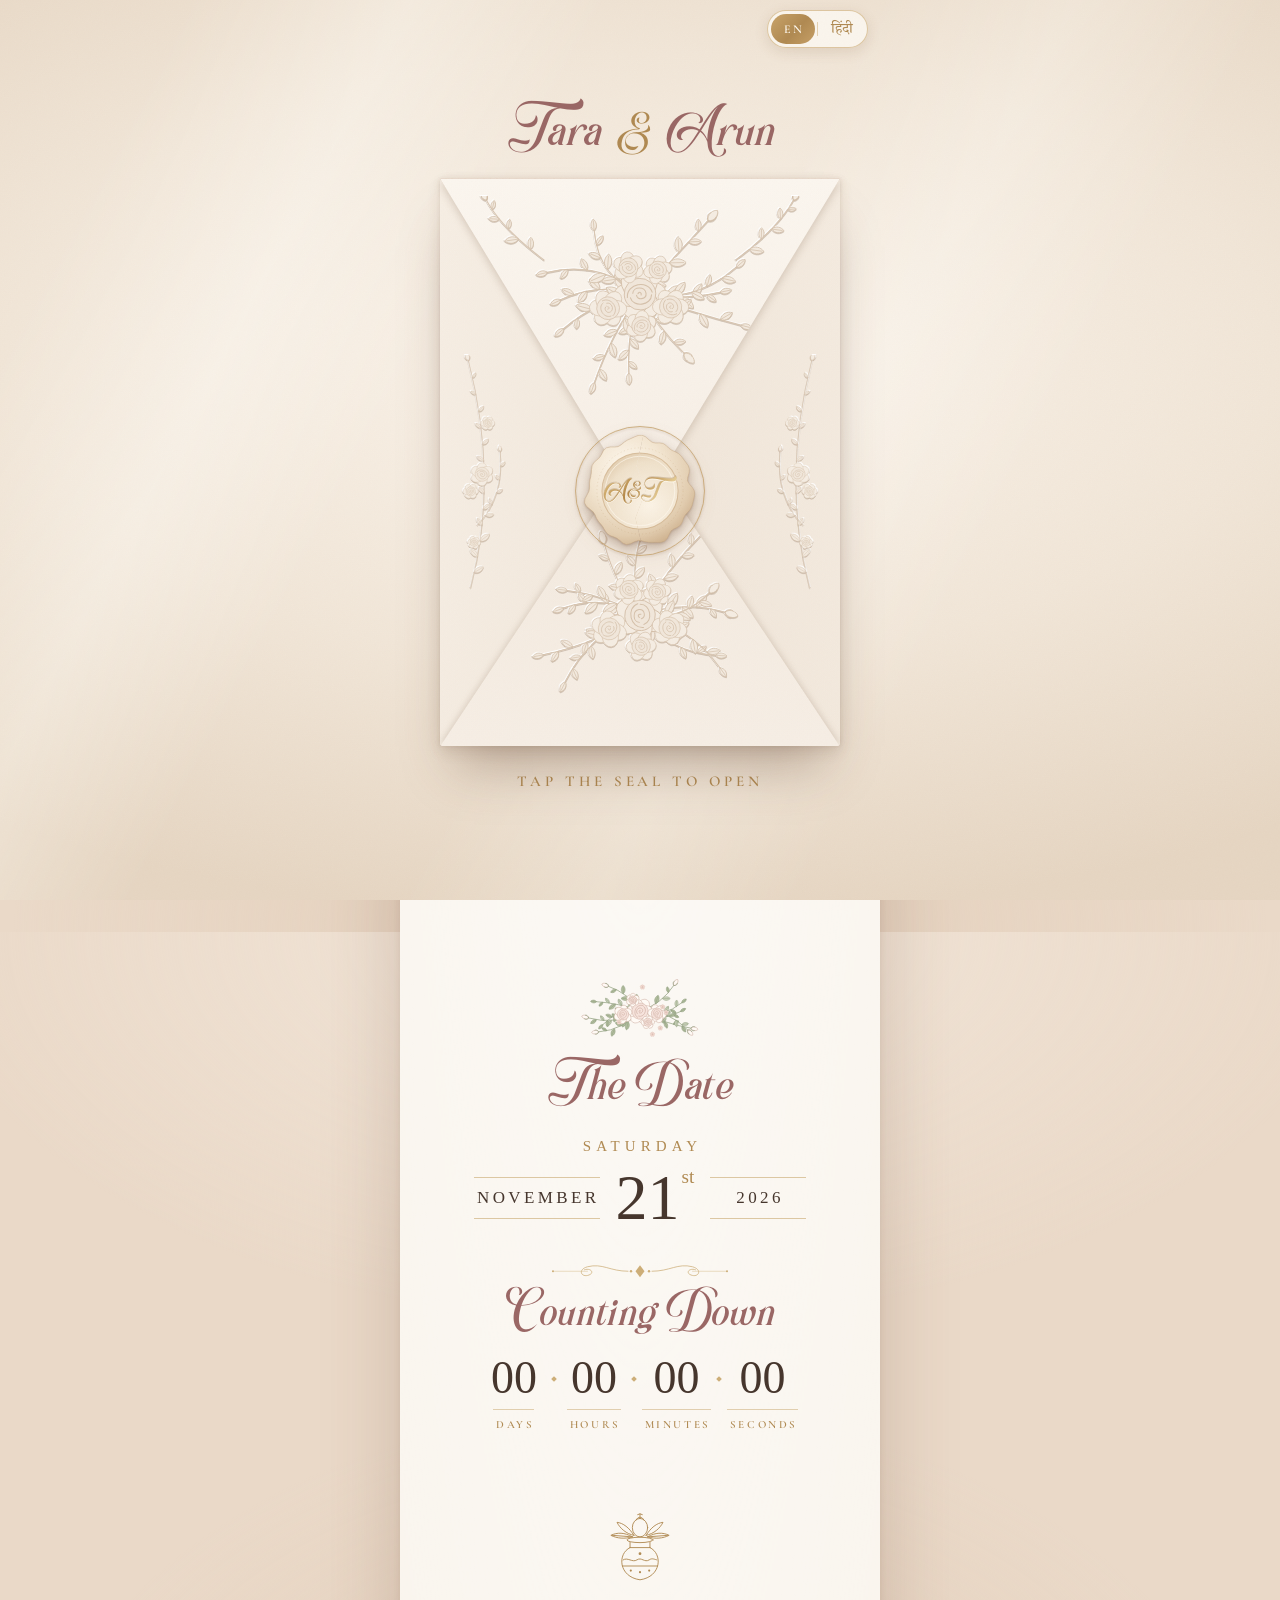
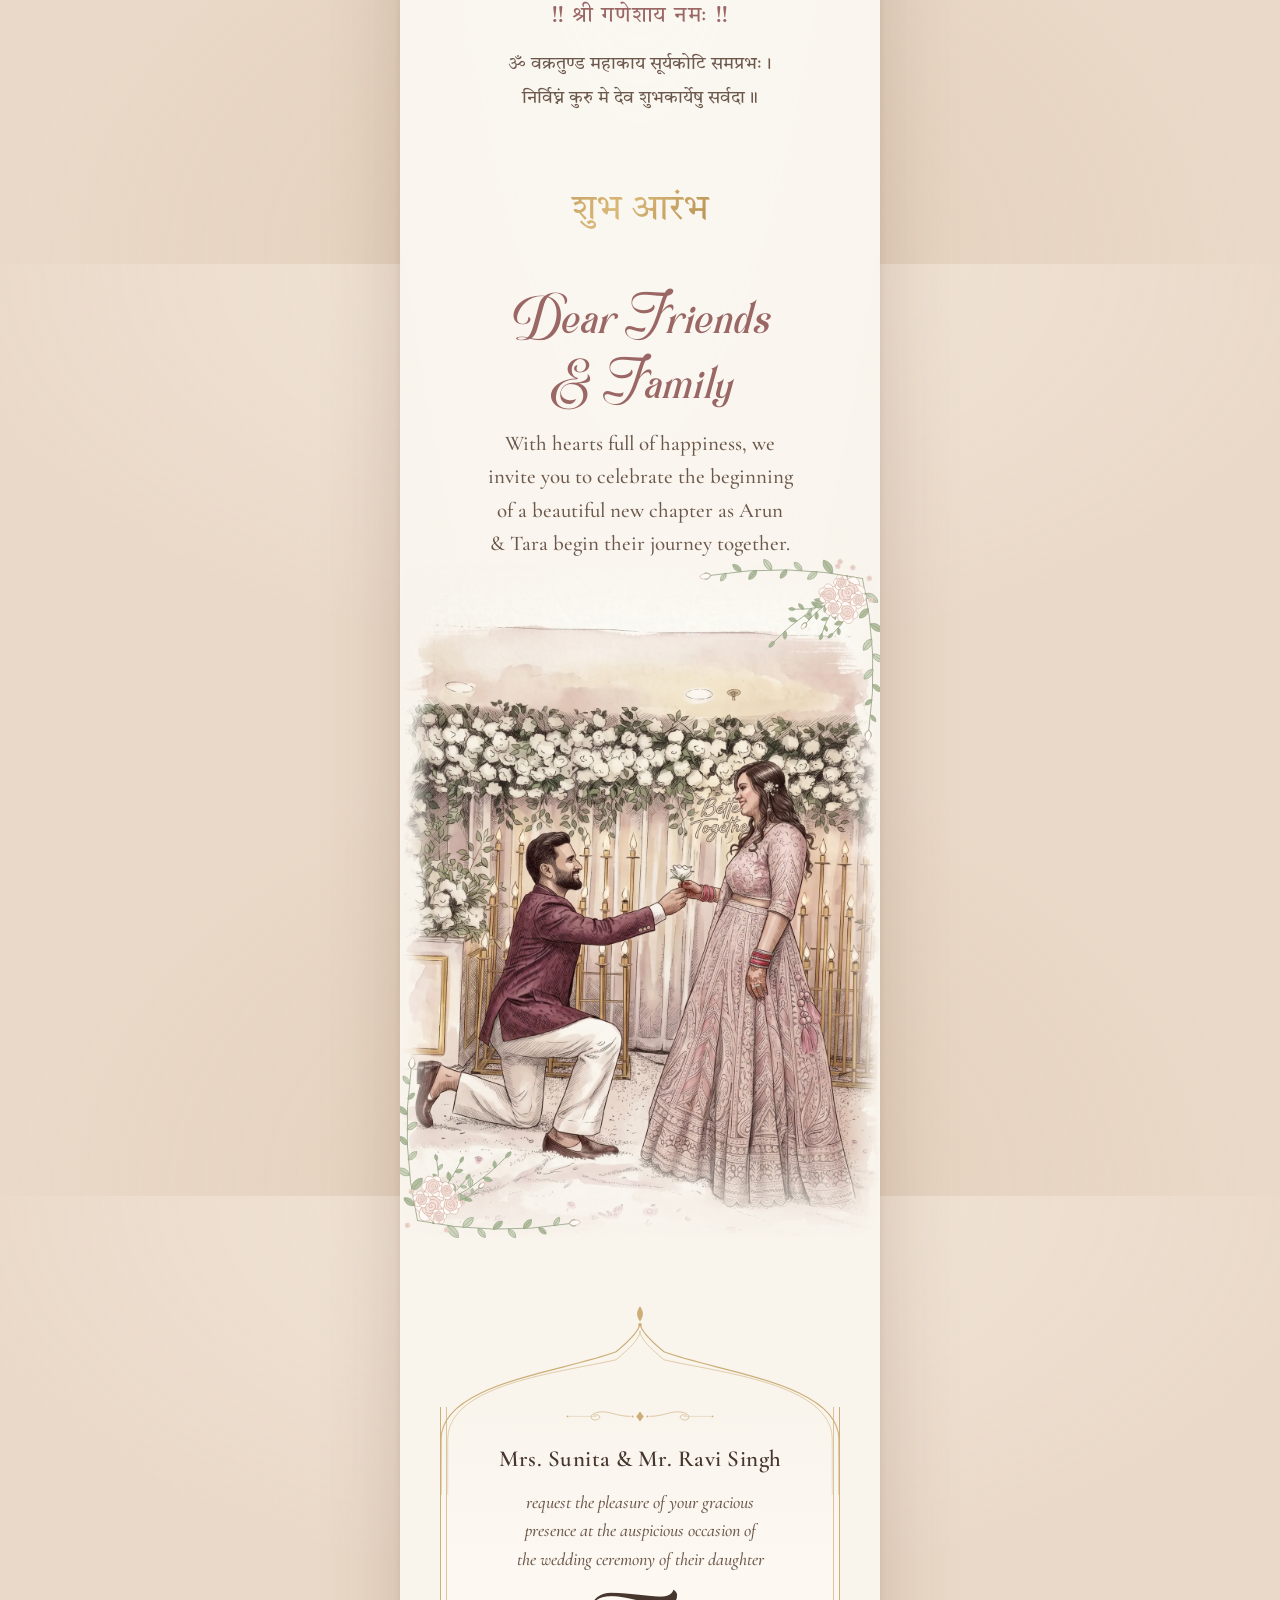
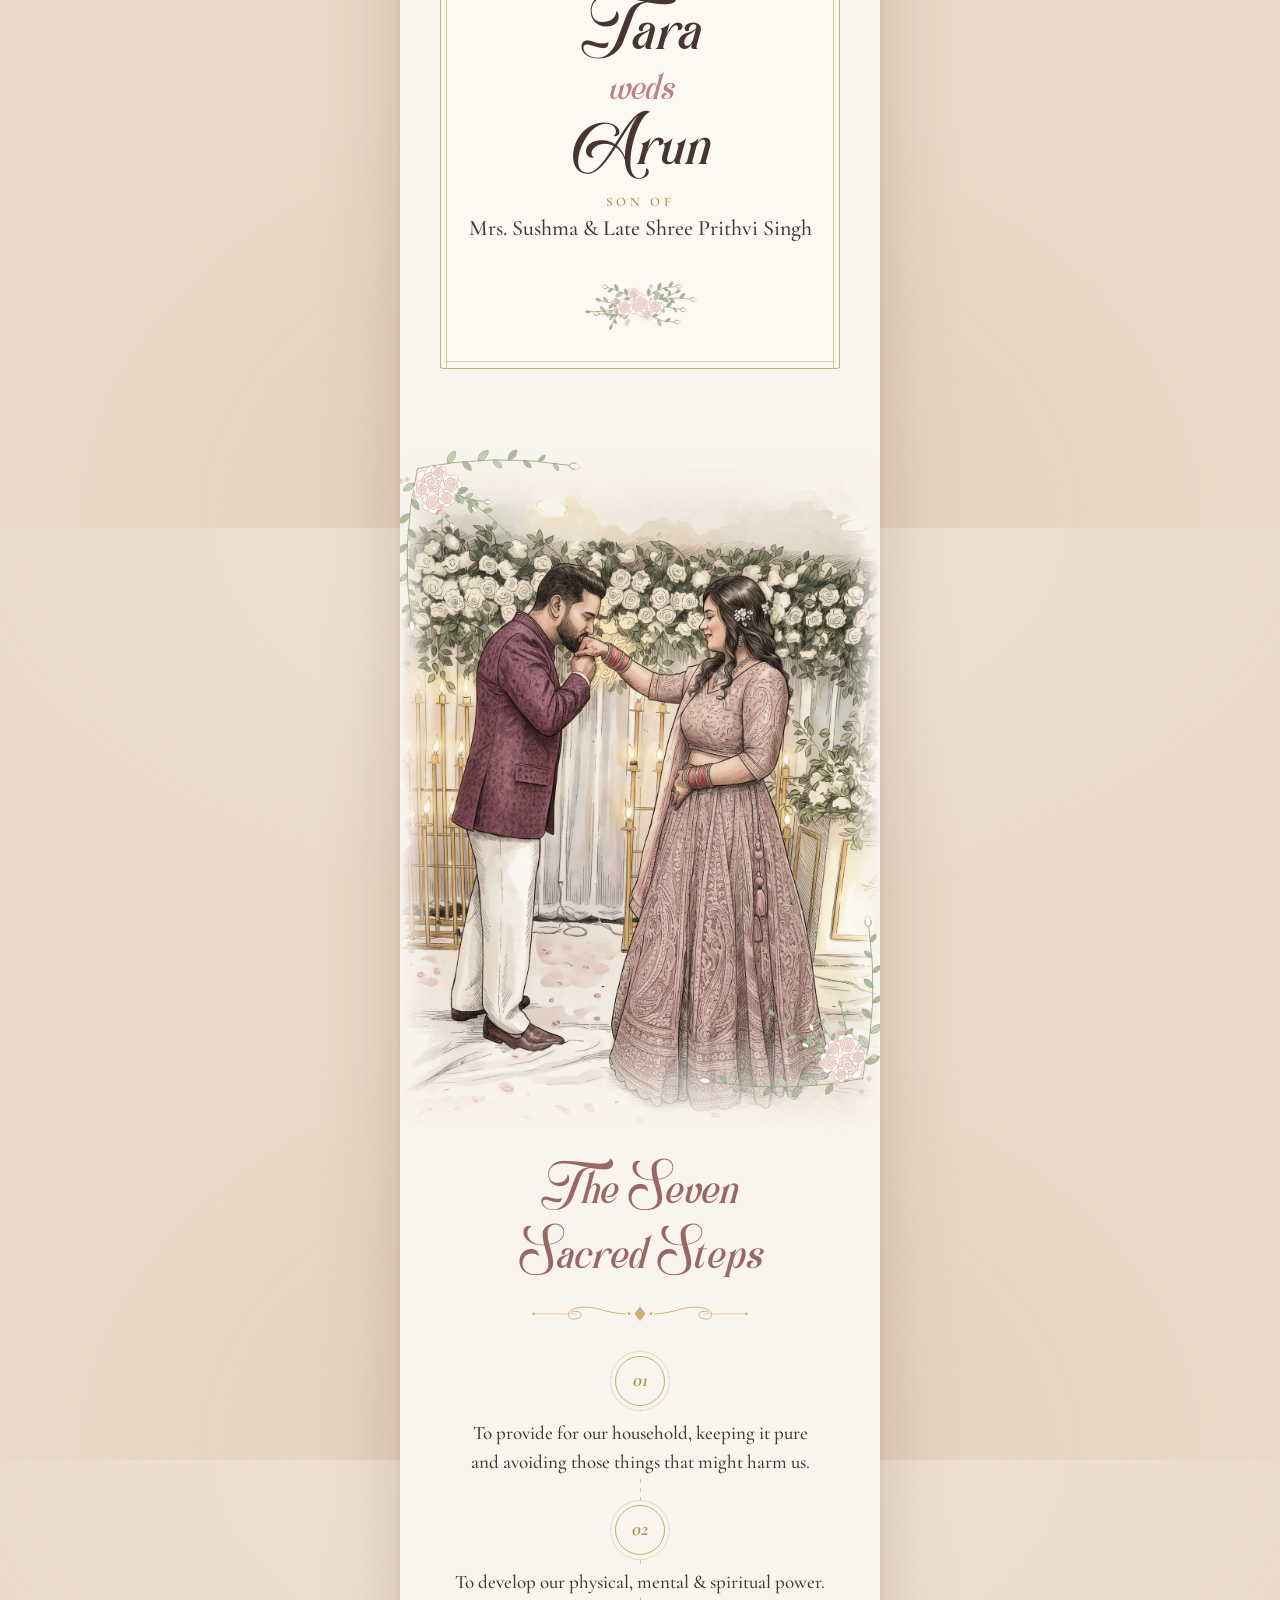
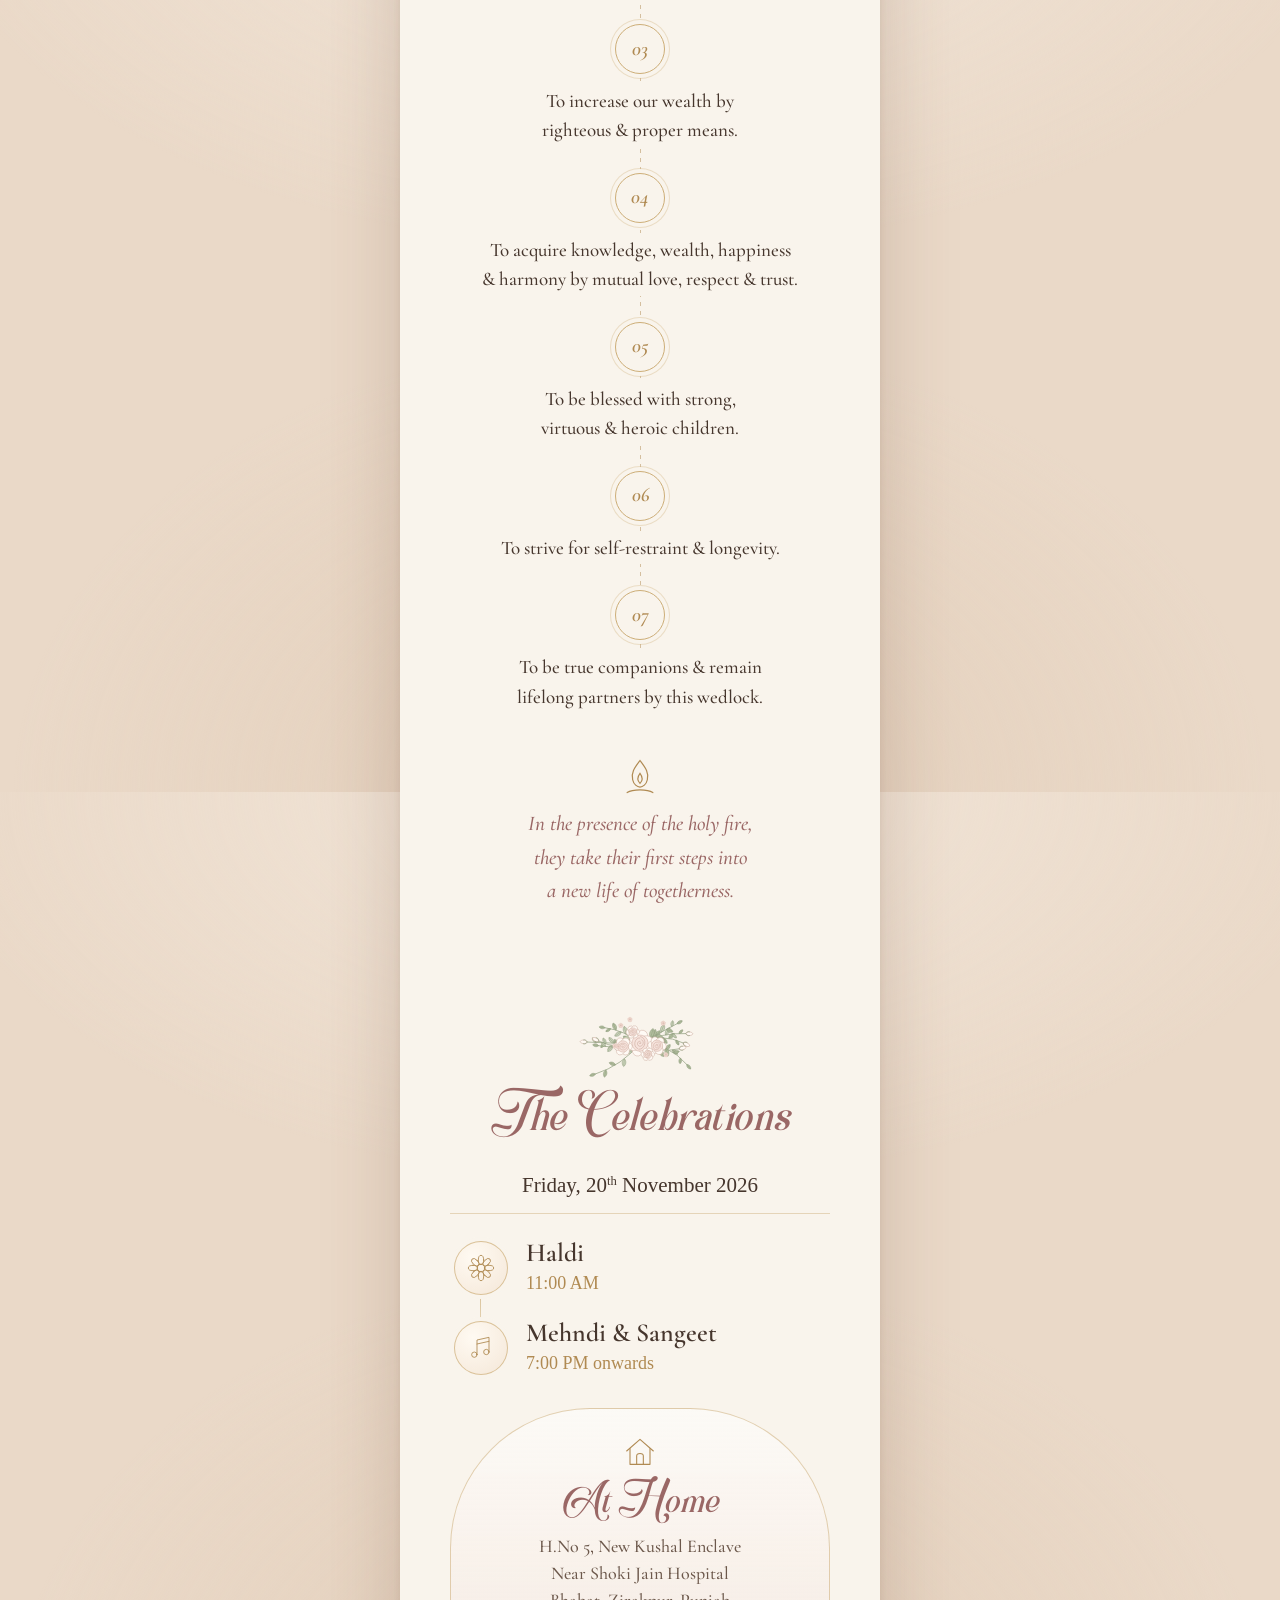
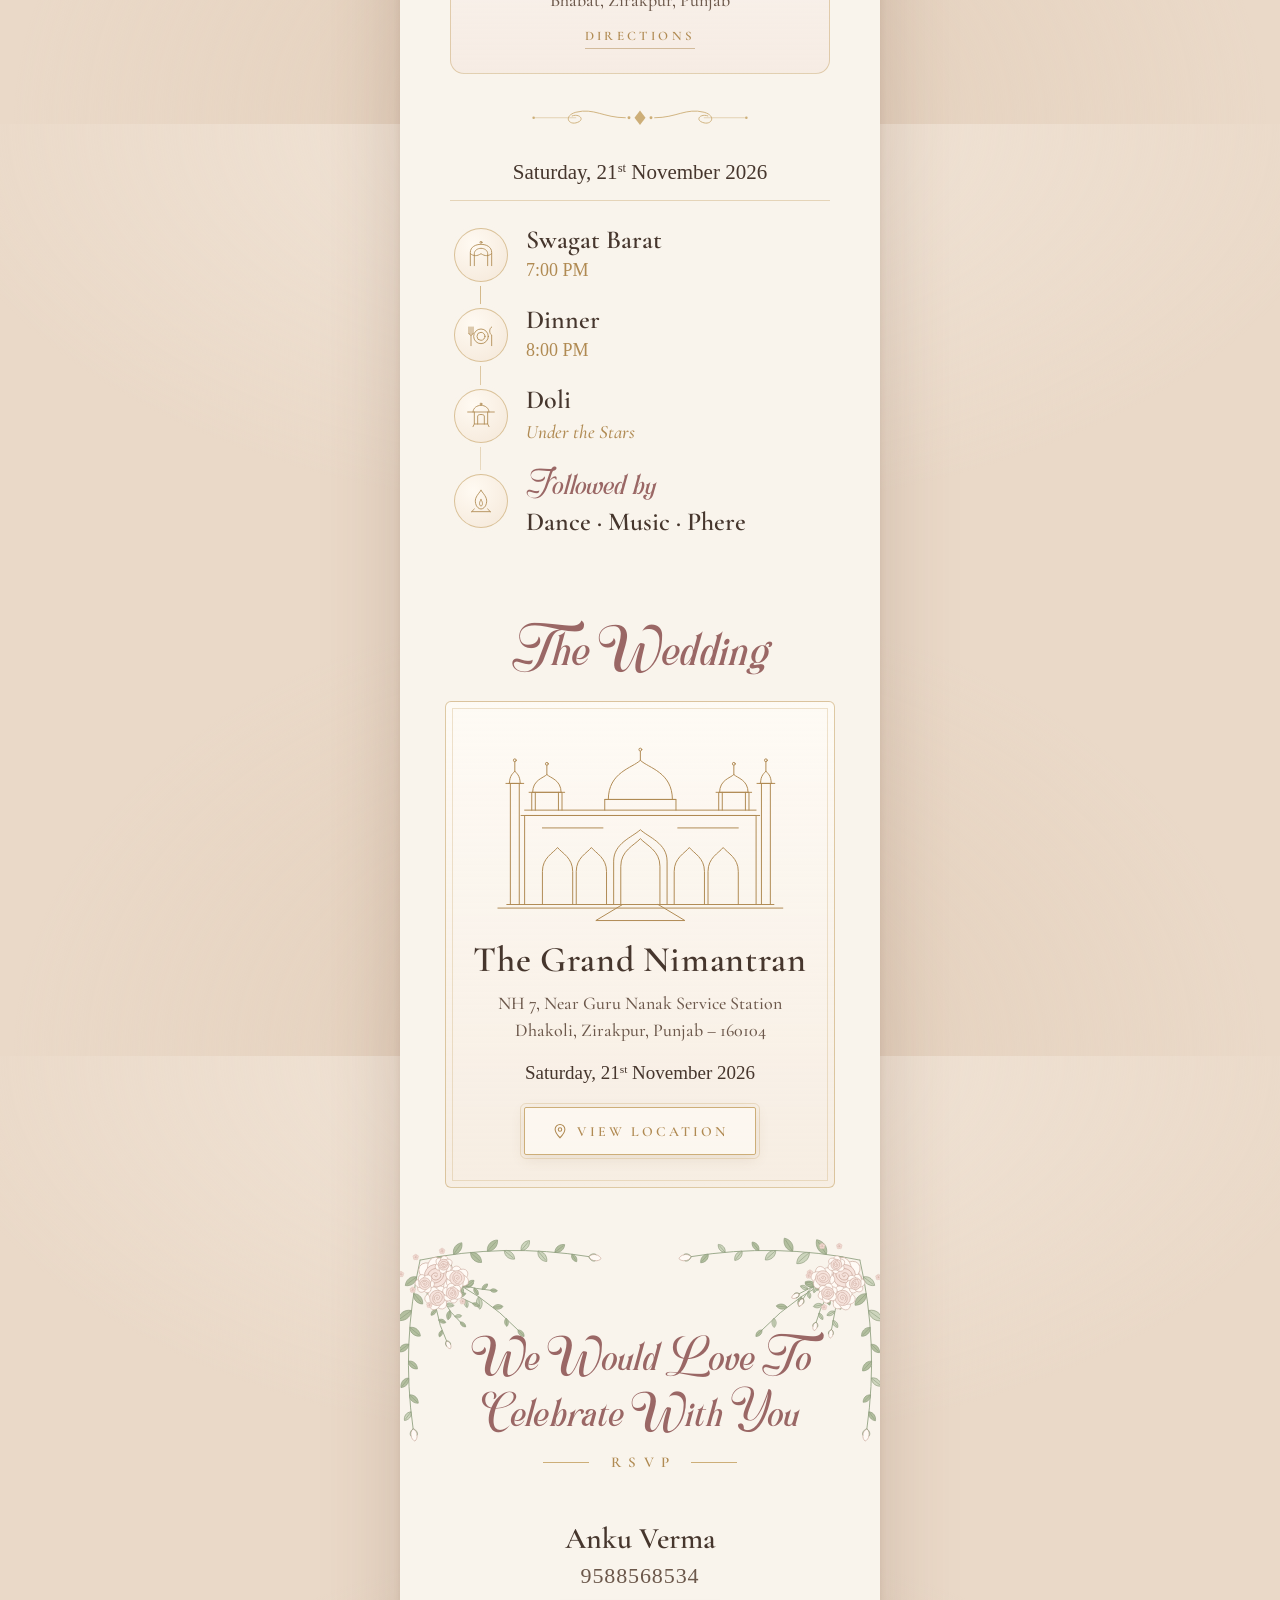
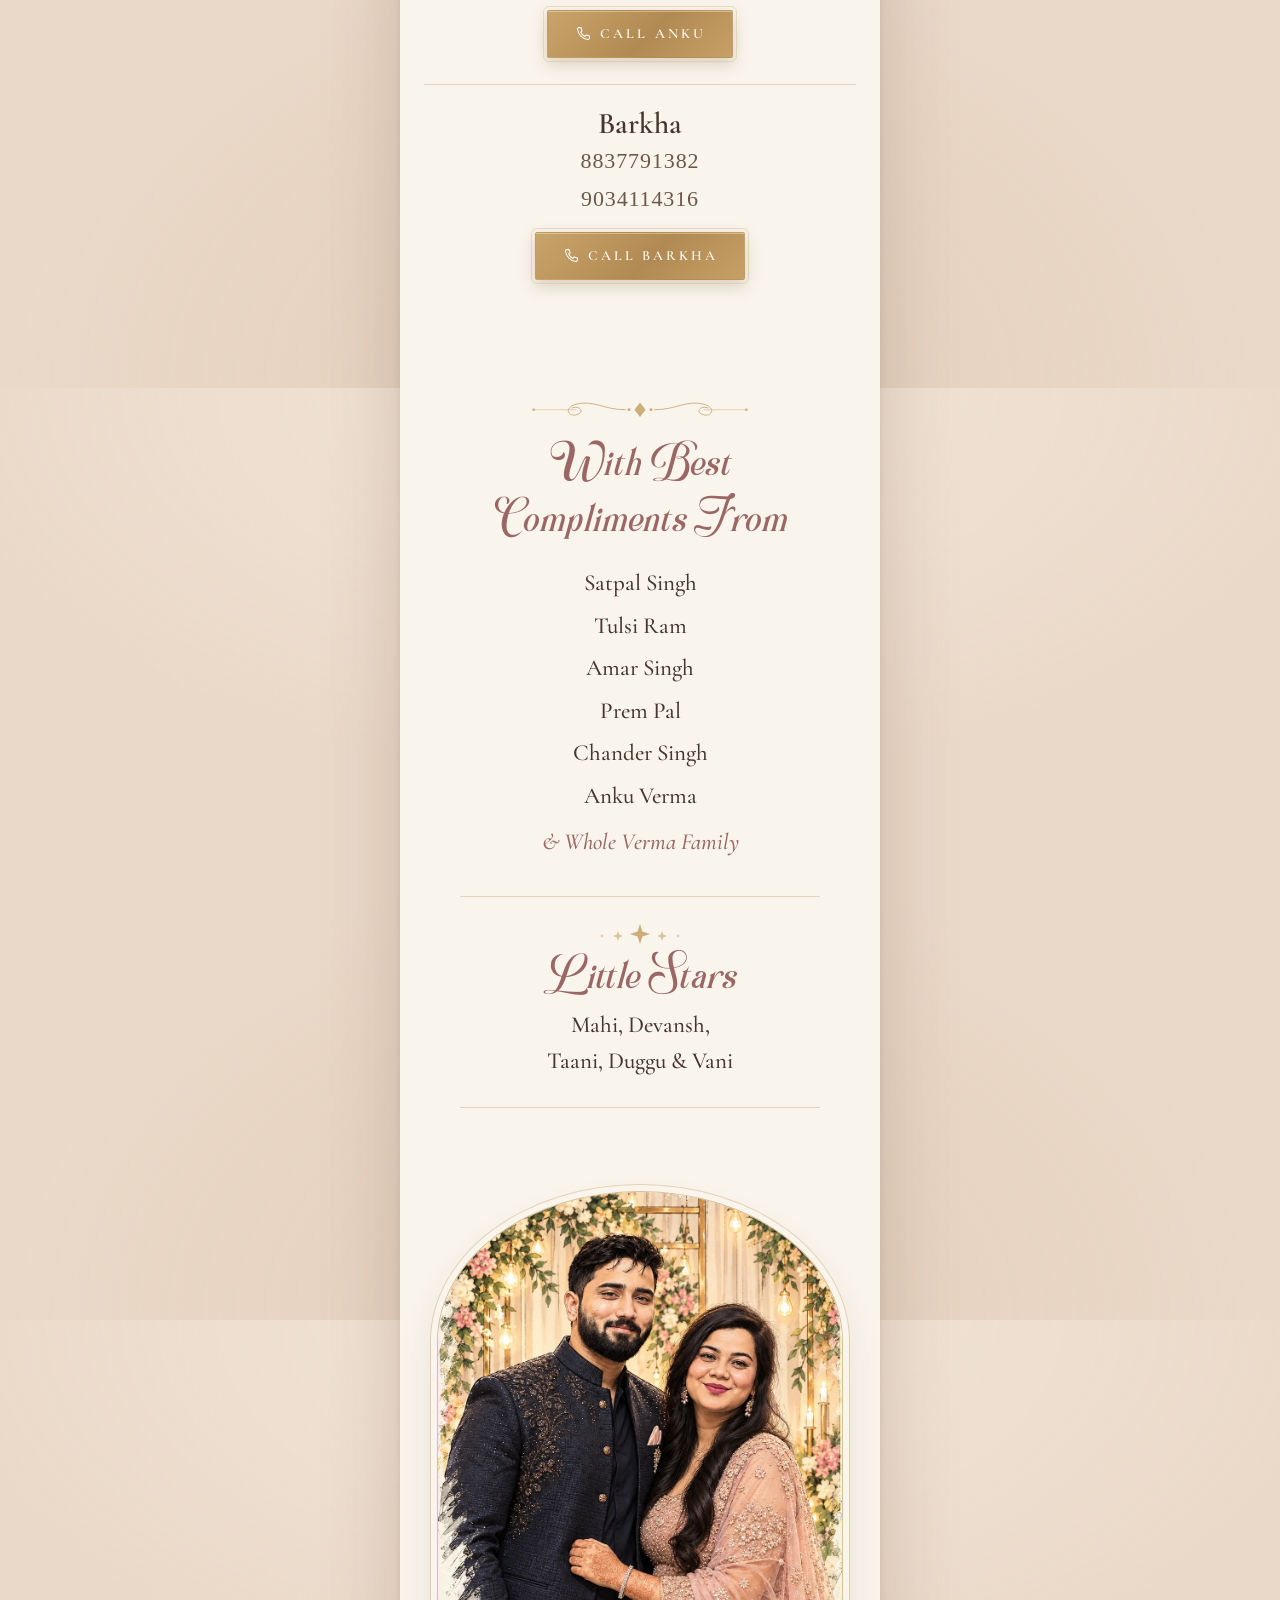
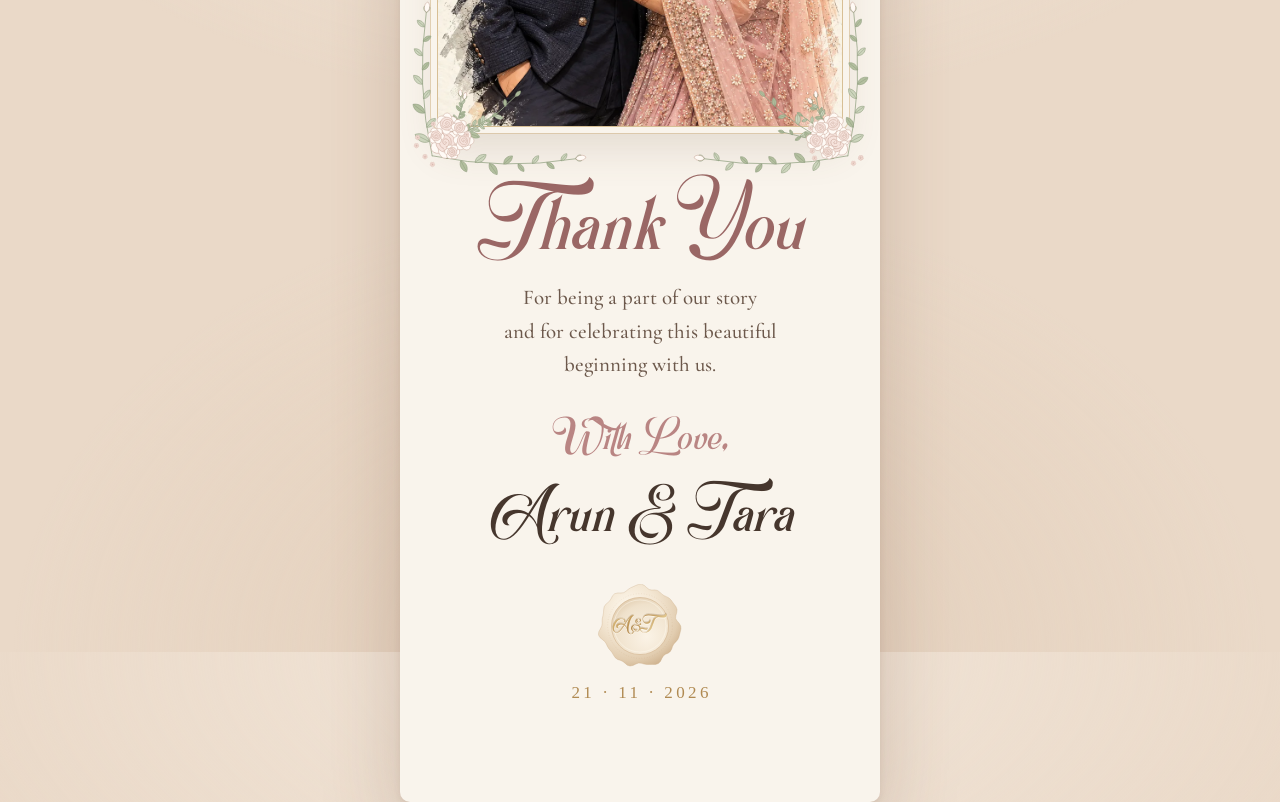
==== commit 9084f817: "Add a dedicated Hindi invitation at /hi/ and add Taani to Little Stars - hi/index.html: the full inv" ====
--- a/index.html
+++ b/index.html
@@ -284,7 +284,7 @@
       <div class="little-stars" data-reveal>
         <svg class="stars-ornament" viewBox="0 0 120 30" aria-hidden="true"><g fill="currentColor"><path d="M60 3l2.4 7.6L70 13l-7.6 2.4L60 23l-2.4-7.6L50 13l7.6-2.4z"/><path d="M38 10l1.3 3.7 3.7 1.3-3.7 1.3L38 20l-1.3-3.7L33 15l3.7-1.3z" opacity=".7"/><path d="M82 10l1.3 3.7 3.7 1.3-3.7 1.3L82 20l-1.3-3.7L77 15l3.7-1.3z" opacity=".7"/><circle cx="22" cy="15" r="1.4" opacity=".5"/><circle cx="98" cy="15" r="1.4" opacity=".5"/></g></svg>
         <h3 class="script-title script-title--sm" data-i18n="littleStars">Little Stars</h3>
-        <p class="stars-names" data-i18n="starsNames">Mahi, Devansh, Duggu &amp; Vani</p>
+        <p class="stars-names" data-i18n="starsNames">Mahi, Devansh, Taani, Duggu &amp; Vani</p>
       </div>
     </section>
 
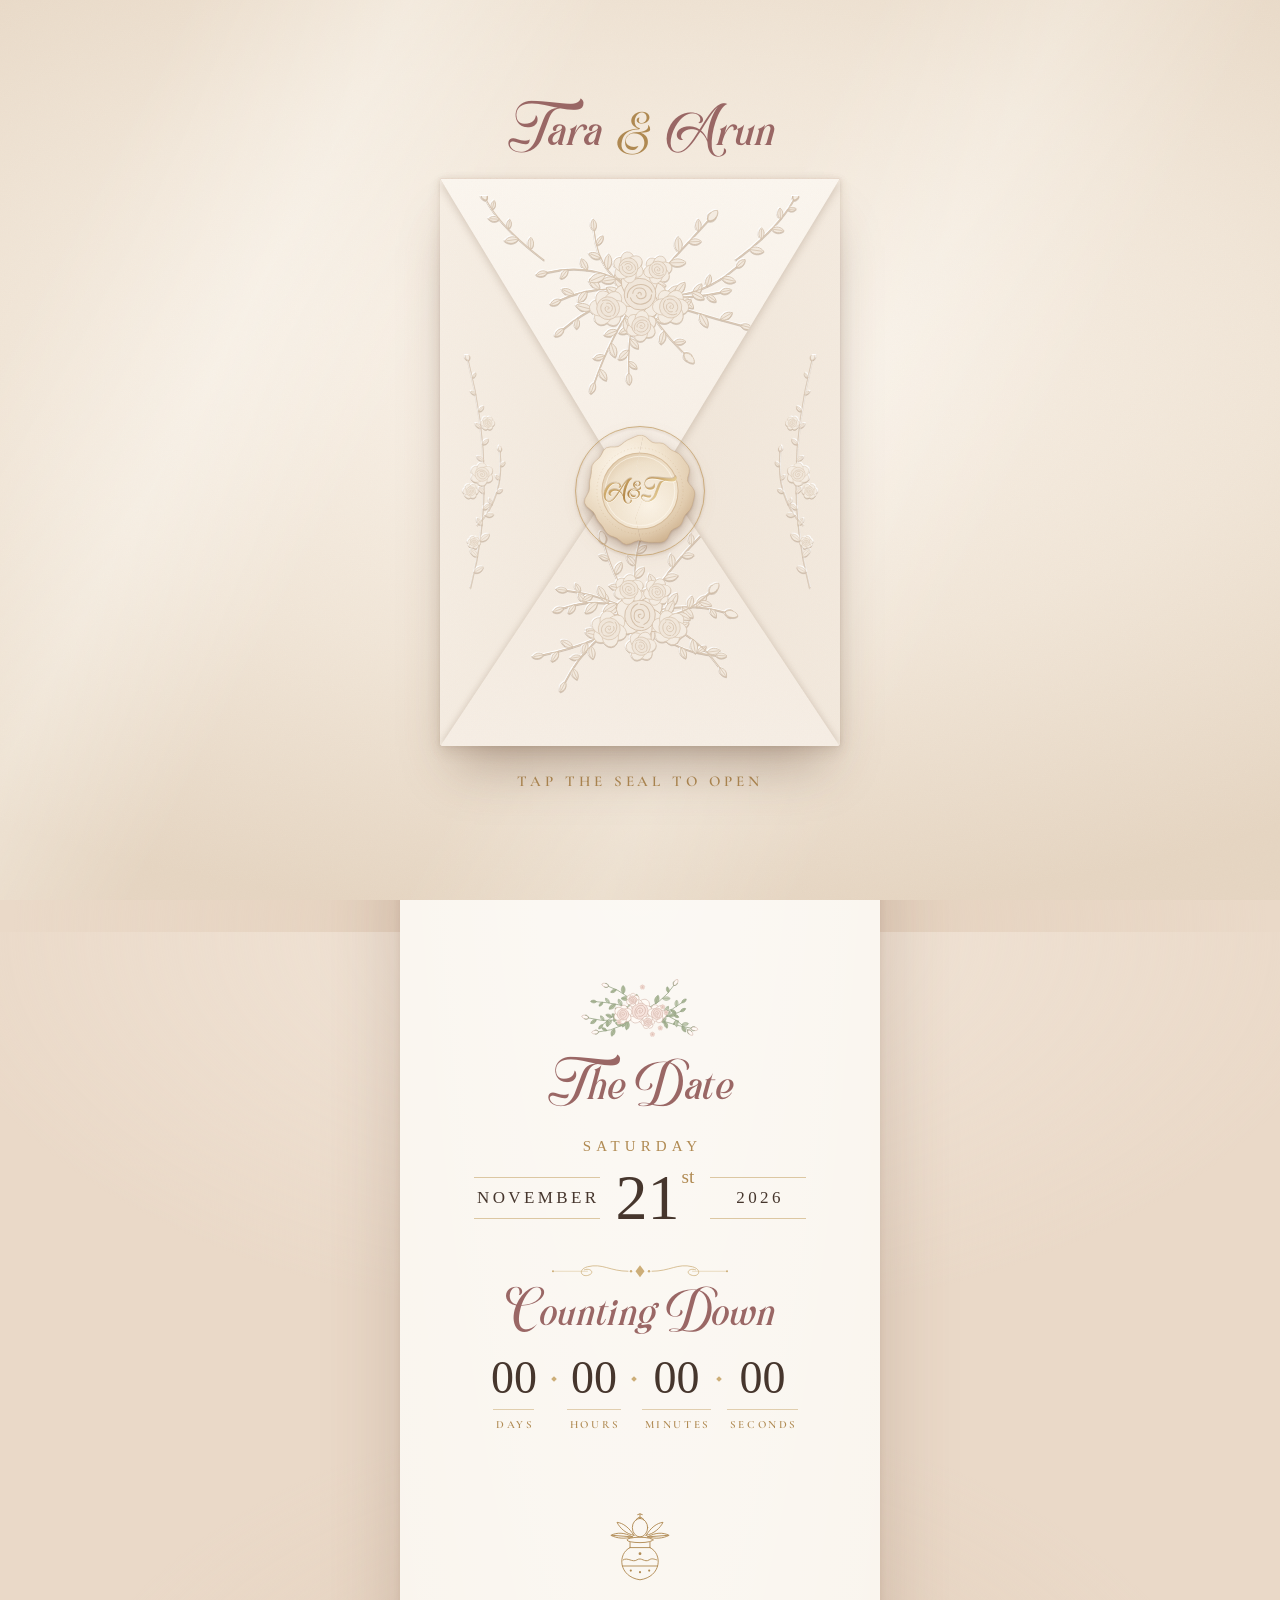
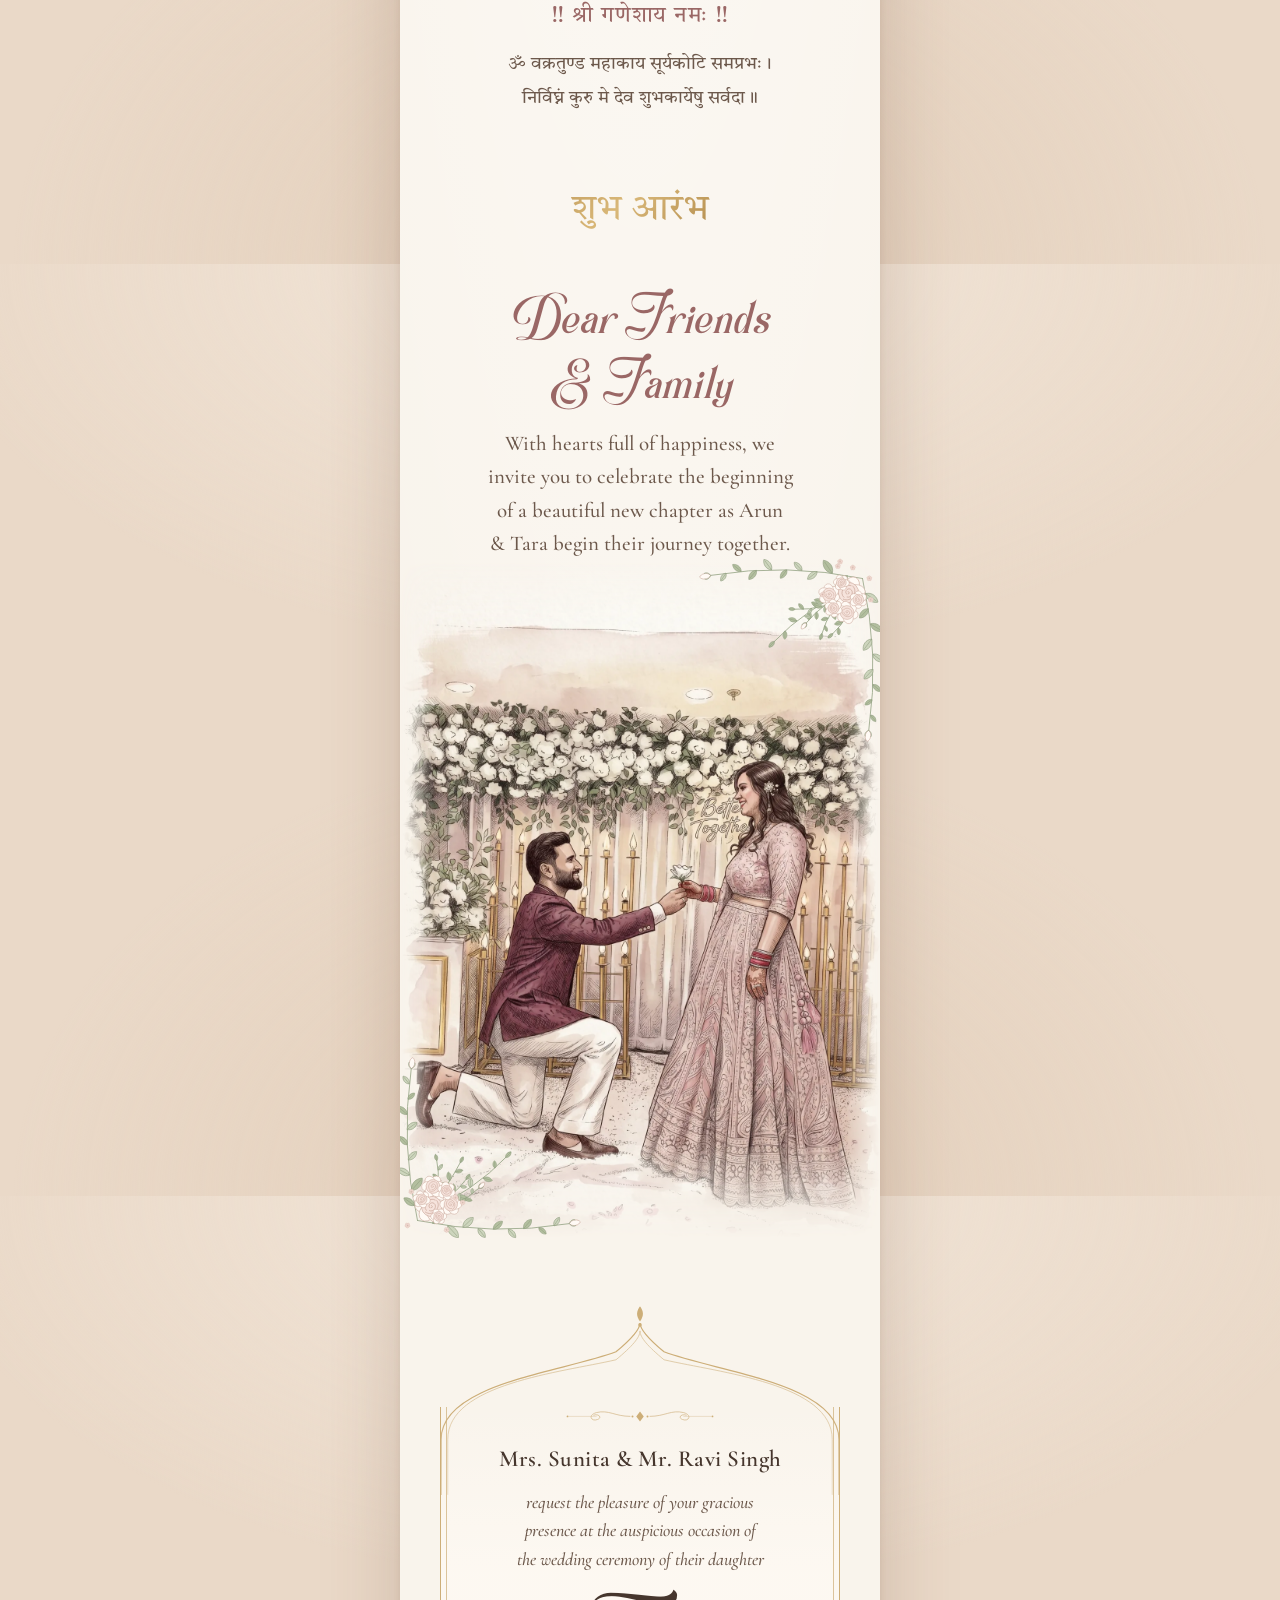
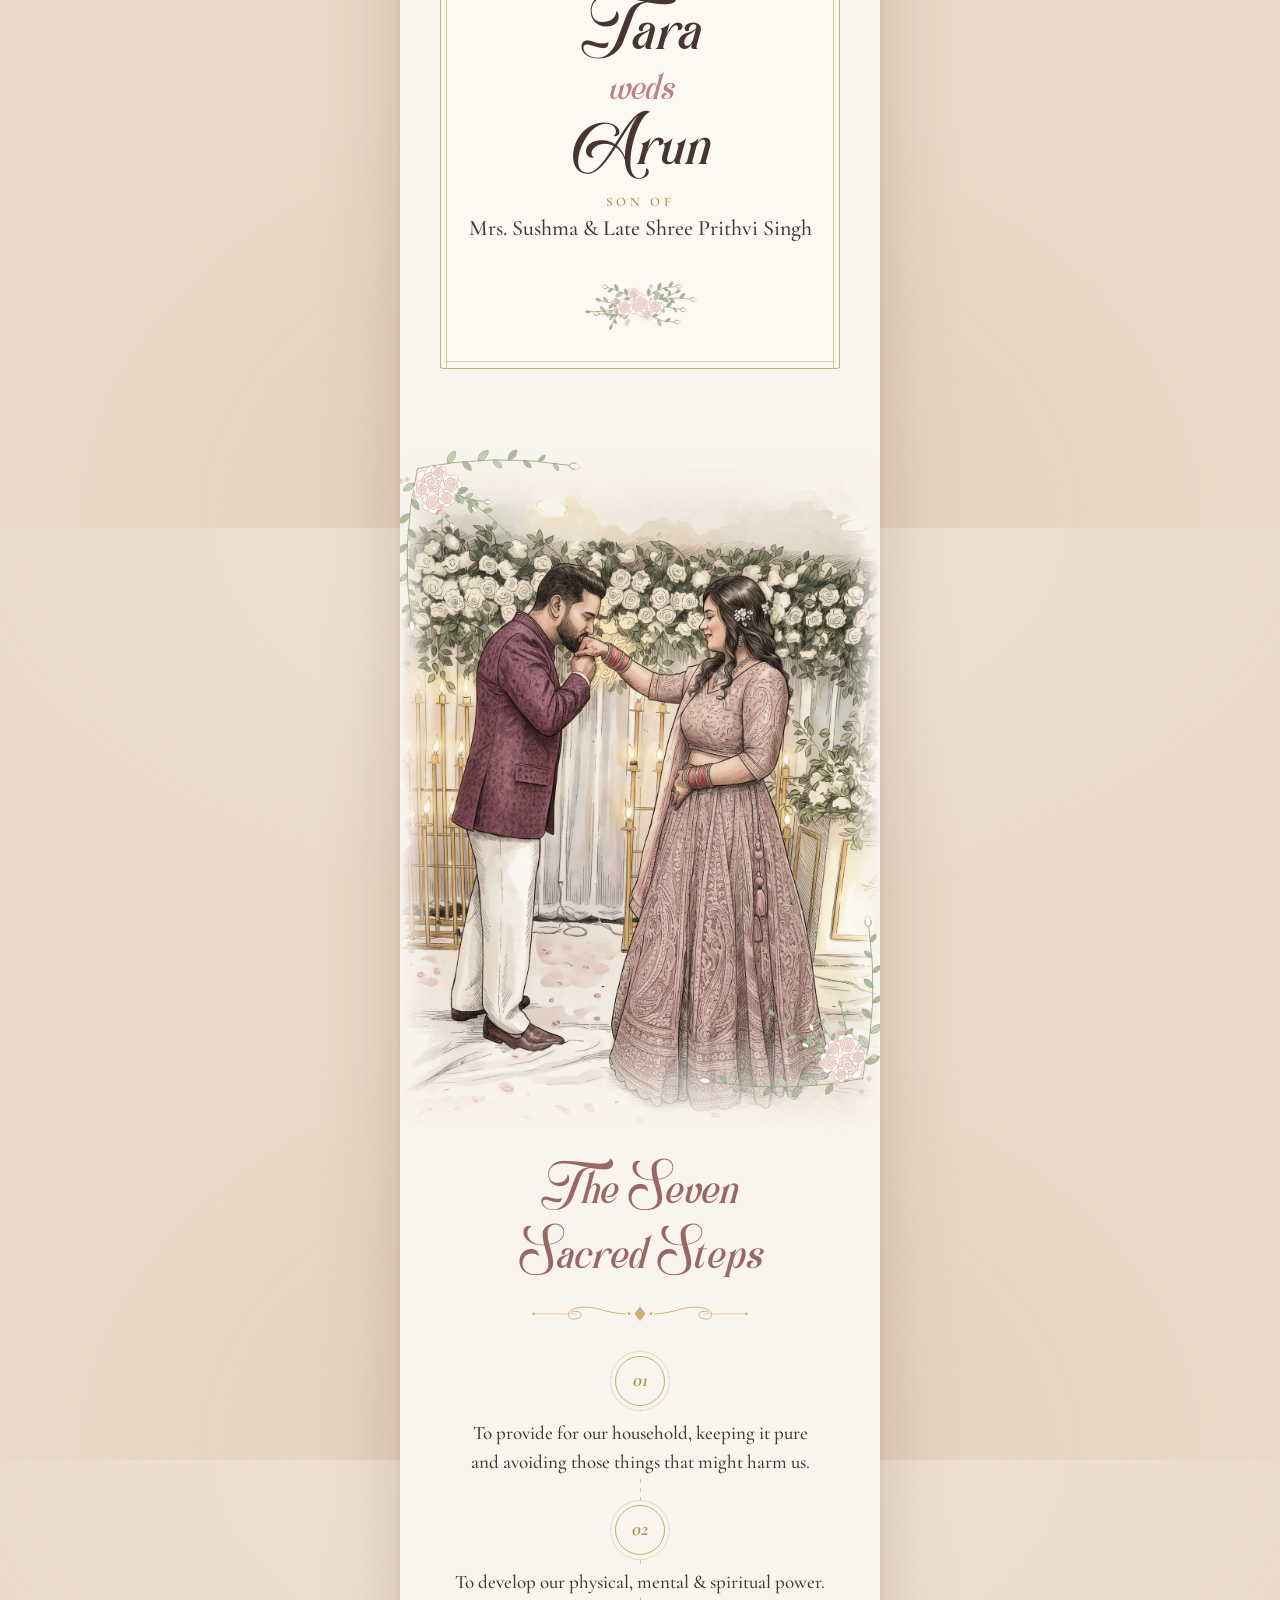
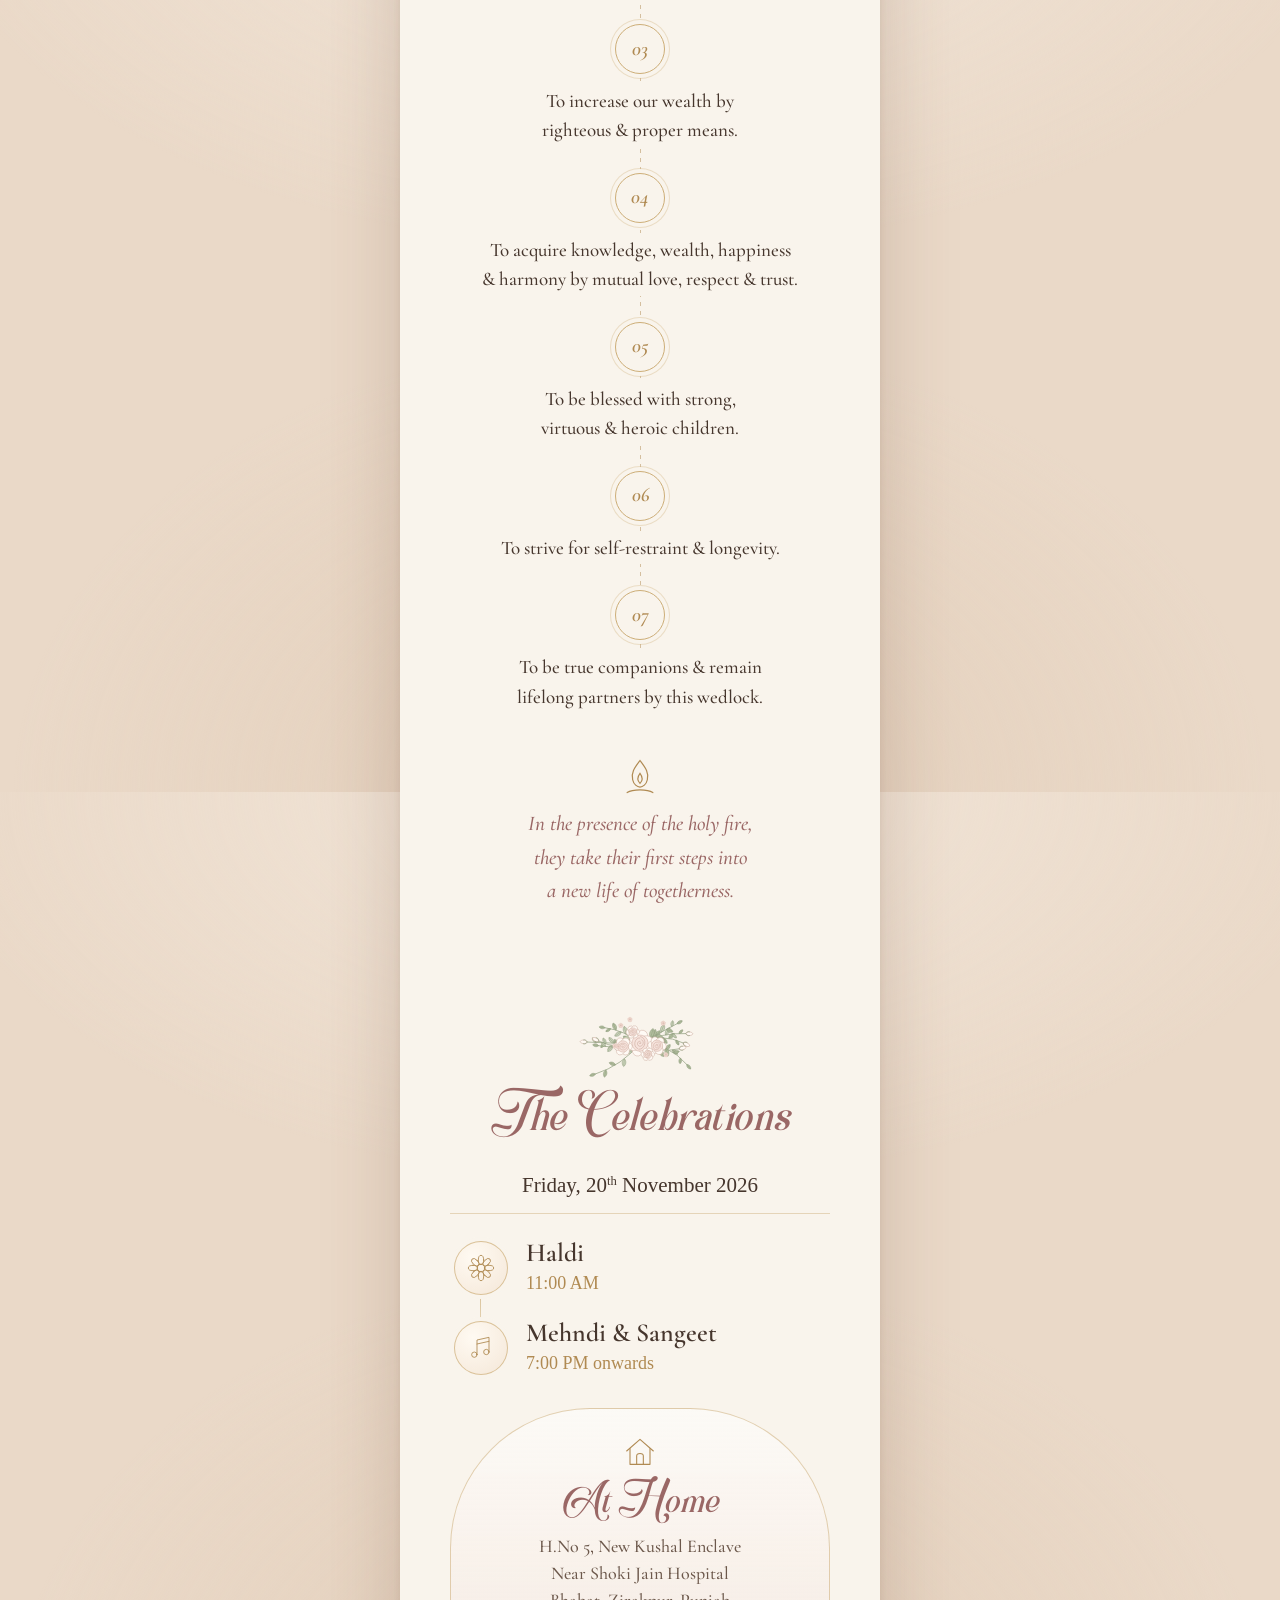
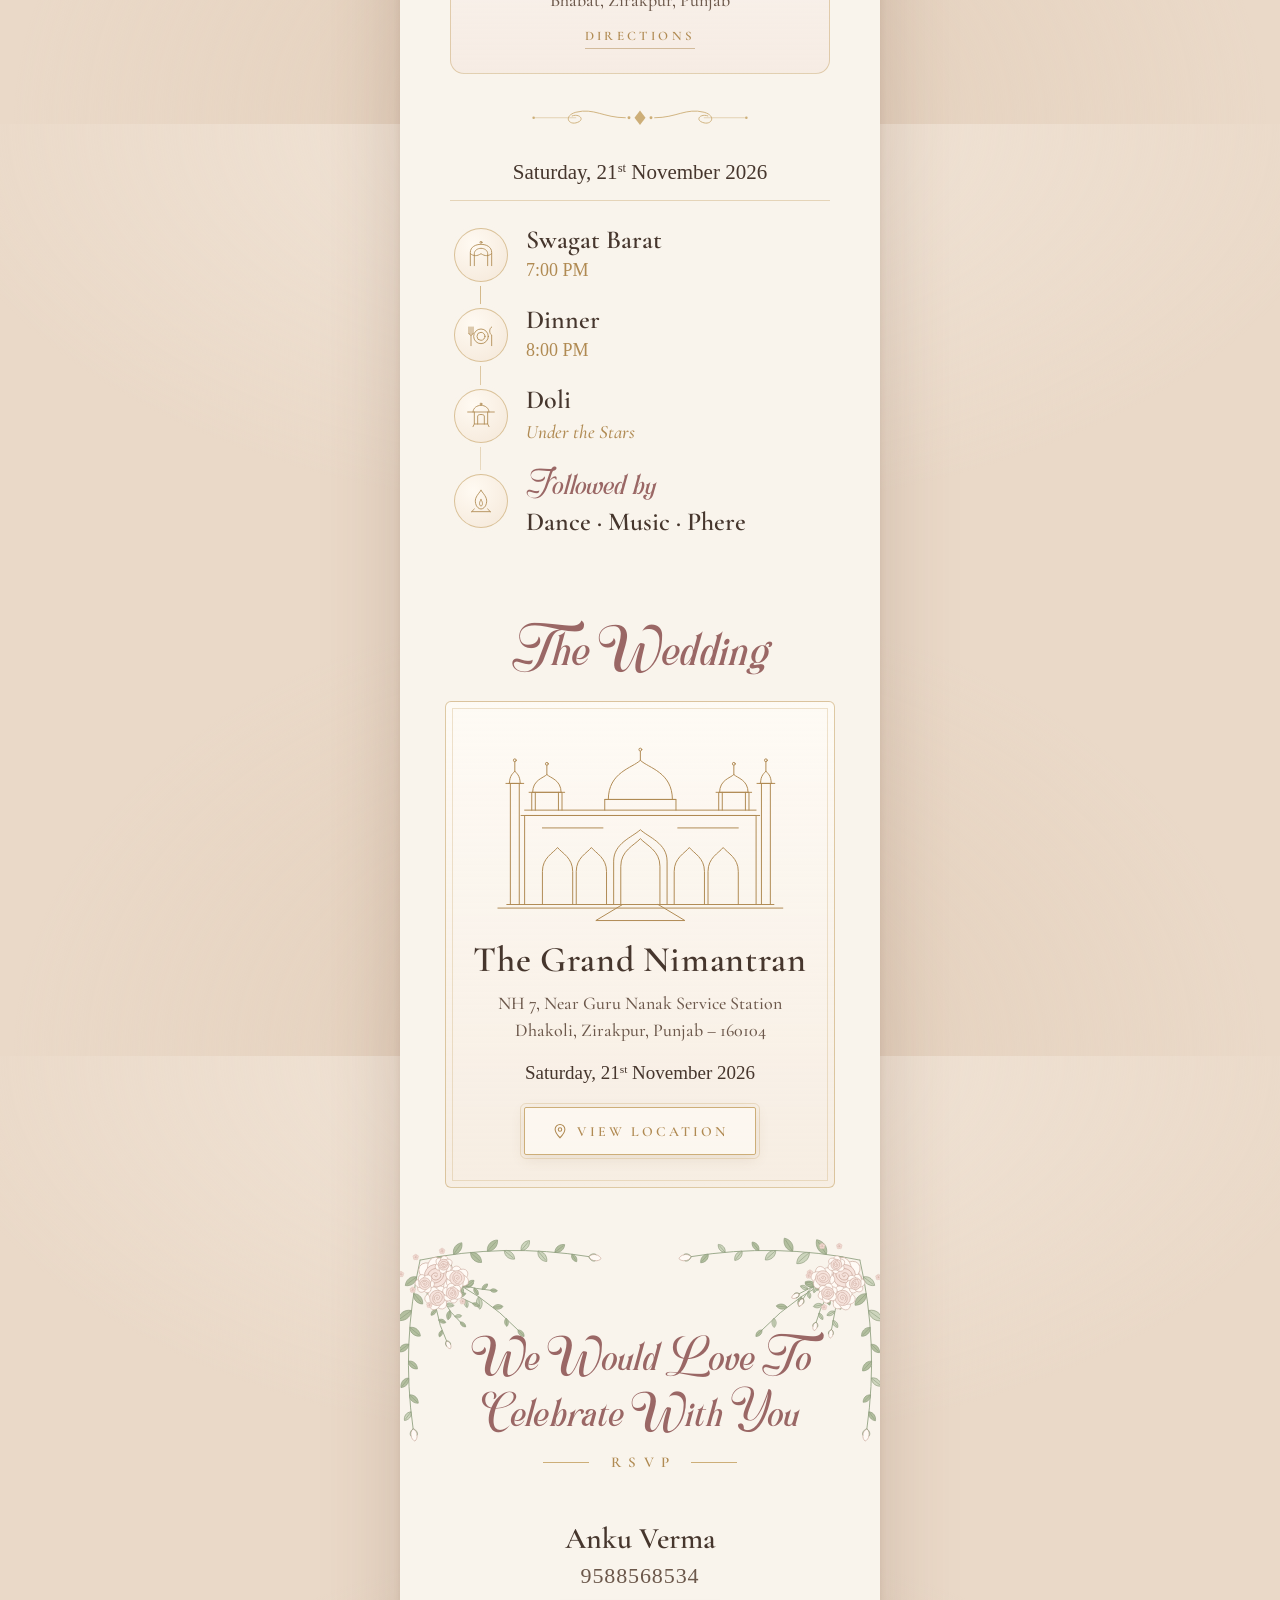
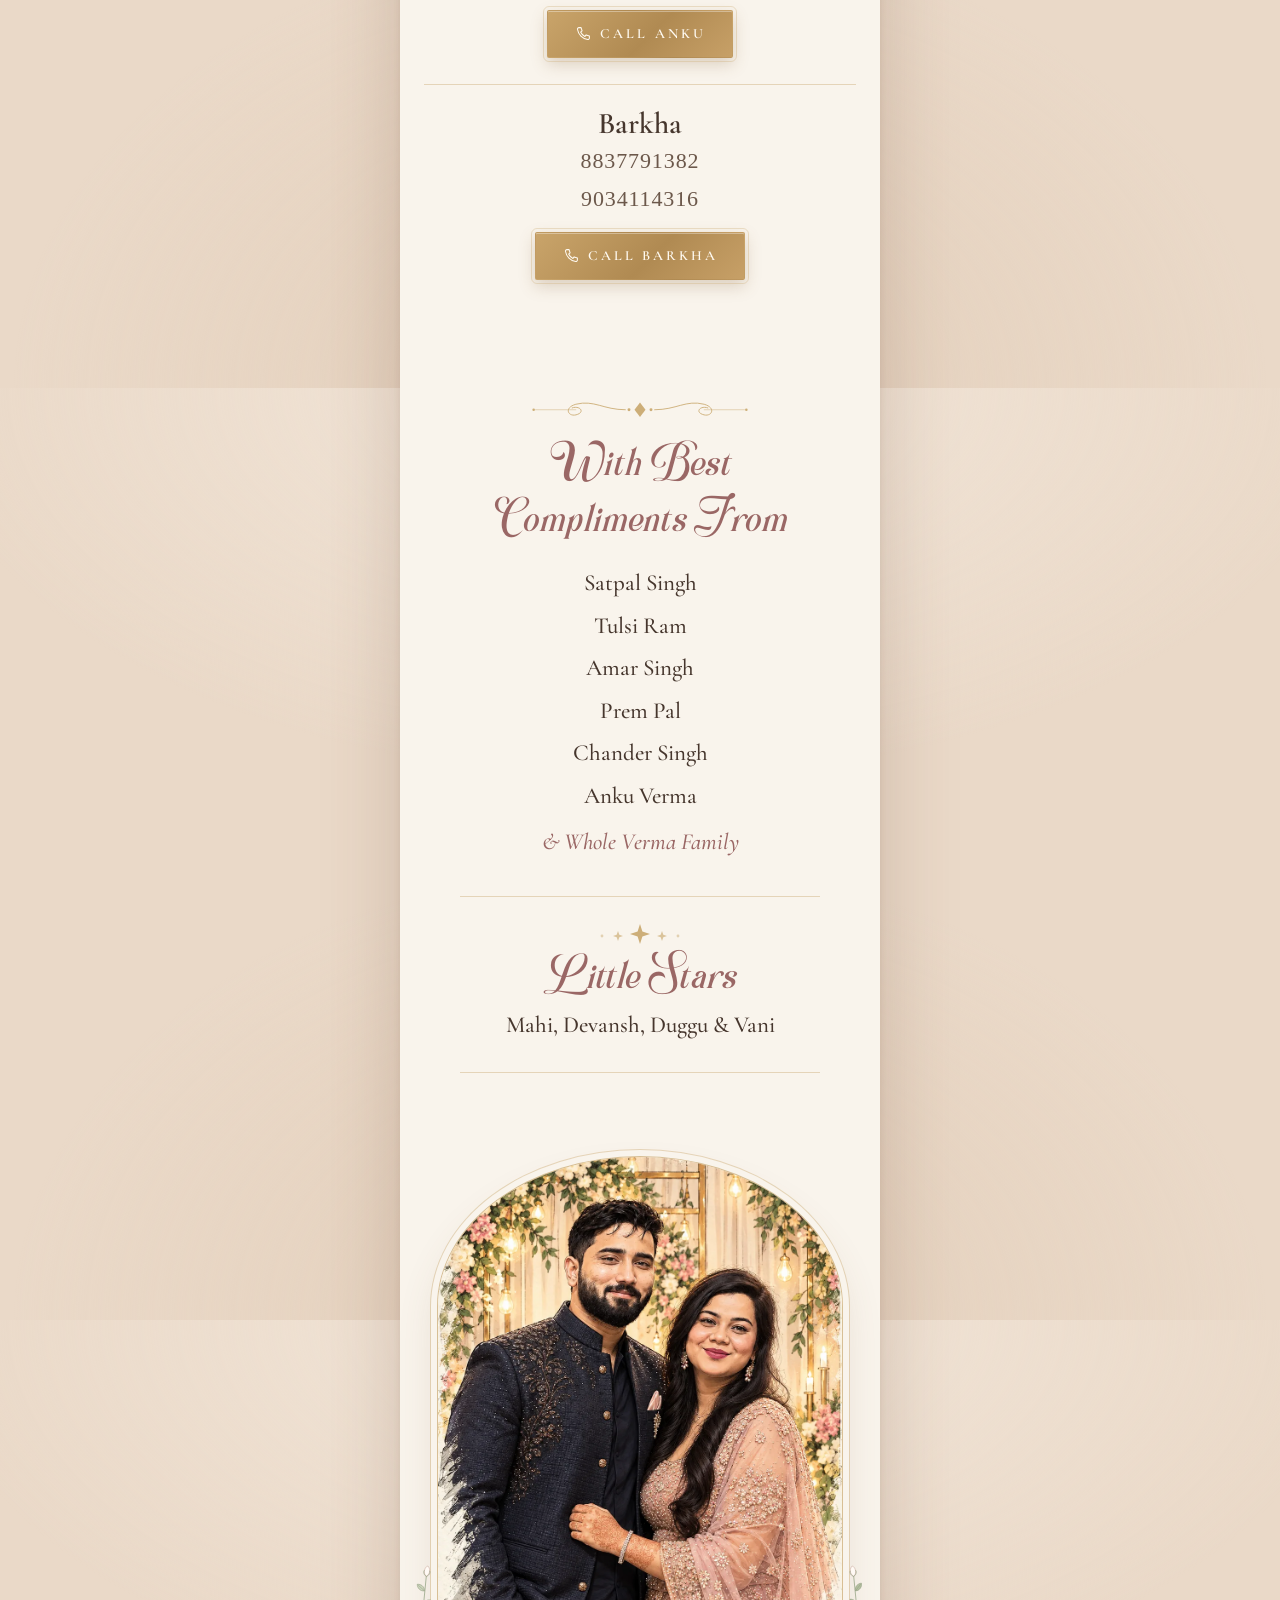
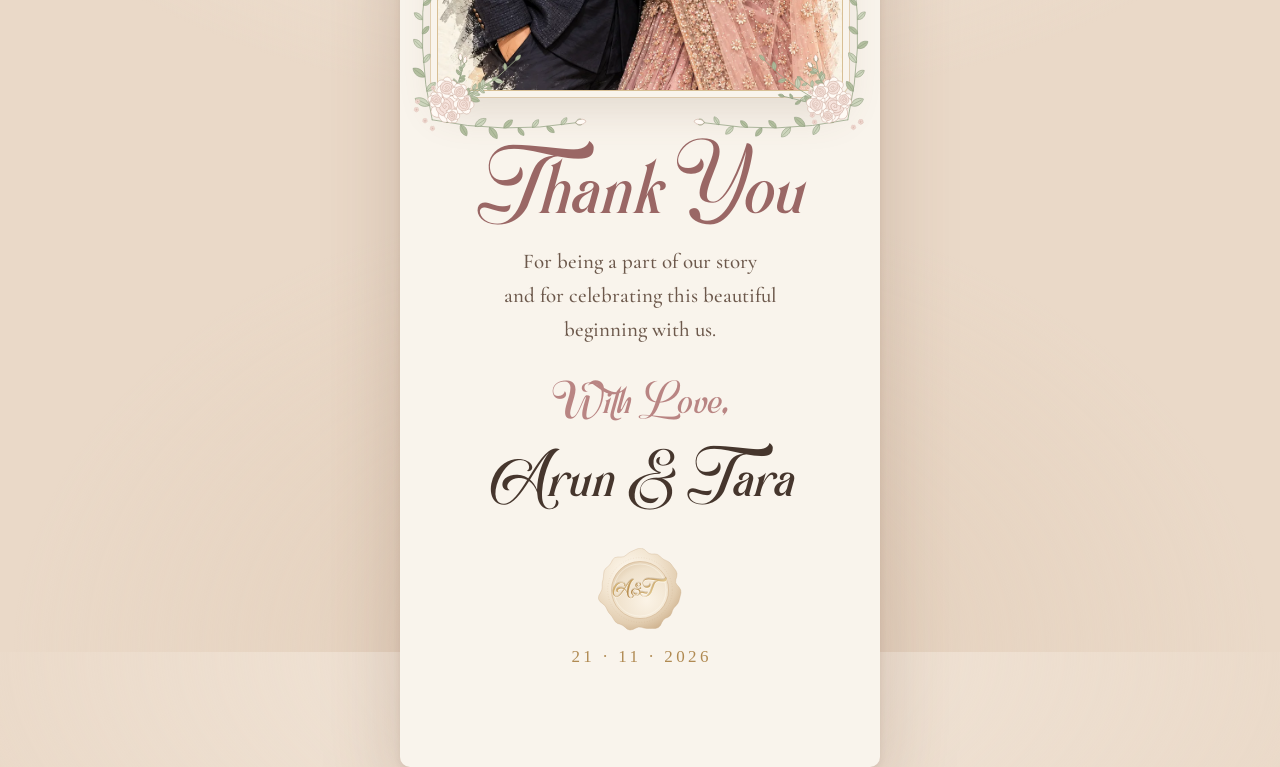
==== commit 69f57d5f: "Revert "Add an English ↔ Hindi language switch" This reverts commit dfece2899c21d01694cdb0e9b0b810f9" ====
--- a/index.html
+++ b/index.html
@@ -15,7 +15,6 @@
   <link rel="preload" as="font" type="font/otf" href="assets/fonts/Roffelia.otf" crossorigin>
   <link rel="preload" as="image" href="assets/img/couple.webp">
   <link rel="stylesheet" href="css/style.css">
-  <script>try{if(localStorage.getItem('tara-arun-language')==='hi')document.documentElement.lang='hi'}catch(e){}</script>
 </head>
 <body class="is-sealed">
 
@@ -25,7 +24,7 @@
   <div class="envelope" id="envelope">
     <div class="env-light" aria-hidden="true"></div>
     <div class="env-scene" id="envScene">
-      <p class="env-names" data-i18n="envNames">Tara <em>&amp;</em> Arun</p>
+      <p class="env-names">Tara <em>&amp;</em> Arun</p>
 
       <div class="env" id="env">
         <div class="env-back"></div>
@@ -35,10 +34,10 @@
         <div class="env-card" aria-hidden="true">
           <div class="ec-inner">
             <div class="ec-arch" data-flora="arch"></div>
-            <p class="ec-eyebrow" data-i18n="celebrationOf">The Wedding Celebration of</p>
-            <p class="ec-names" data-i18n="cardNames"><span>Tara</span><em>weds</em><span>Arun</span></p>
+            <p class="ec-eyebrow">The Wedding Celebration of</p>
+            <p class="ec-names"><span>Tara</span><em>weds</em><span>Arun</span></p>
             <div class="ec-art"><img src="assets/img/couple.webp" alt="" width="1600" height="900"></div>
-            <p class="ec-date" data-i18n="cardDate">21 · November · 2026</p>
+            <p class="ec-date">21 · November · 2026</p>
           </div>
         </div>
 
@@ -50,13 +49,13 @@
           <div class="flap-face flap-back"></div>
         </div>
 
-        <button class="seal" id="seal" type="button" aria-label="Break the seal and open the invitation" data-i18n-attr="aria-label:sealAria">
+        <button class="seal" id="seal" type="button" aria-label="Break the seal and open the invitation">
           <span class="seal-half seal-l"><span class="seal-wax" data-flora="seal"></span><span class="seal-mono" aria-hidden="true">A<em>&amp;</em>T</span></span>
           <span class="seal-half seal-r"><span class="seal-wax" data-flora="seal"></span><span class="seal-mono" aria-hidden="true">A<em>&amp;</em>T</span></span>
         </button>
       </div>
 
-      <button class="env-hint" id="openBtn" type="button" data-i18n="openHint">Tap the seal to open</button>
+      <button class="env-hint" id="openBtn" type="button">Tap the seal to open</button>
     </div>
   </div>
 
@@ -70,21 +69,21 @@
       <div class="cover-frame">
         <div class="arch-frame"><div class="arch-svg" data-flora="arch"></div></div>
         <div class="cover-text">
-          <p class="eyebrow intro" style="--i:0" data-i18n="celebrationOf">The Wedding Celebration of</p>
+          <p class="eyebrow intro" style="--i:0">The Wedding Celebration of</p>
           <h1 class="names">
-            <span class="name intro" style="--i:1" data-i18n="bride">Tara</span>
-            <span class="weds intro" style="--i:2" data-i18n="weds">weds</span>
-            <span class="name intro" style="--i:3" data-i18n="groom">Arun</span>
+            <span class="name intro" style="--i:1">Tara</span>
+            <span class="weds intro" style="--i:2">weds</span>
+            <span class="name intro" style="--i:3">Arun</span>
           </h1>
-          <p class="cover-date intro" style="--i:4" data-i18n="weddingDateLong">Saturday, 21<sup>st</sup> November 2026</p>
+          <p class="cover-date intro" style="--i:4">Saturday, 21<sup>st</sup> November 2026</p>
         </div>
         <figure class="cover-art intro" style="--i:3">
-          <img src="assets/img/couple.webp" alt="Watercolour illustration of Arun in a wine sherwani smiling at Tara in blush pink" data-i18n-attr="alt:coverArtAlt" width="1600" height="900" data-parallax="0.04">
+          <img src="assets/img/couple.webp" alt="Watercolour illustration of Arun in a wine sherwani smiling at Tara in blush pink" width="1600" height="900" data-parallax="0.04">
         </figure>
         <div class="cover-spray intro" style="--i:5" data-flora="spray" data-seed="13"></div>
       </div>
       <a class="scroll-cue intro" style="--i:6" href="#date">
-        <span data-i18n="scrollDown">Scroll down</span>
+        <span>Scroll down</span>
         <svg viewBox="0 0 24 24" aria-hidden="true"><path d="M6 9l6 6 6-6" fill="none" stroke="currentColor" stroke-width="1.4" stroke-linecap="round" stroke-linejoin="round"/></svg>
       </a>
     </section>
@@ -92,27 +91,27 @@
     <!-- The Date -->
     <section class="page date" id="date">
       <div class="spray" data-flora="spray" data-seed="5"></div>
-      <h2 class="script-title" data-reveal data-i18n="theDate">The Date</h2>
-      <div class="date-print" data-reveal aria-label="Saturday, 21st November 2026" data-i18n-attr="aria-label:dateAria">
-        <p class="dp-day" data-i18n="saturday">Saturday</p>
+      <h2 class="script-title" data-reveal>The Date</h2>
+      <div class="date-print" data-reveal aria-label="Saturday, 21st November 2026">
+        <p class="dp-day">Saturday</p>
         <div class="dp-row">
-          <span class="dp-side" data-i18n="november">November</span>
-          <span class="dp-num" data-i18n="dateNum">21<sup>st</sup></span>
+          <span class="dp-side">November</span>
+          <span class="dp-num">21<sup>st</sup></span>
           <span class="dp-side">2026</span>
         </div>
       </div>
 
-      <div class="countdown" data-reveal aria-label="Countdown to the wedding" data-i18n-attr="aria-label:countdownAria">
+      <div class="countdown" data-reveal aria-label="Countdown to the wedding">
         <div class="flourish-wrap" data-flora="flourish"></div>
-        <h3 class="script-title script-title--sm" data-i18n="countingDown">Counting Down</h3>
+        <h3 class="script-title script-title--sm">Counting Down</h3>
         <div class="cd-row" id="countdown" role="timer" aria-live="off">
-          <div class="cd-unit"><span class="cd-num" data-cd="d">00</span><span class="cd-label" data-i18n="days">Days</span></div>
+          <div class="cd-unit"><span class="cd-num" data-cd="d">00</span><span class="cd-label">Days</span></div>
           <i class="cd-sep" aria-hidden="true"></i>
-          <div class="cd-unit"><span class="cd-num" data-cd="h">00</span><span class="cd-label" data-i18n="hours">Hours</span></div>
+          <div class="cd-unit"><span class="cd-num" data-cd="h">00</span><span class="cd-label">Hours</span></div>
           <i class="cd-sep" aria-hidden="true"></i>
-          <div class="cd-unit"><span class="cd-num" data-cd="m">00</span><span class="cd-label" data-i18n="minutes">Minutes</span></div>
+          <div class="cd-unit"><span class="cd-num" data-cd="m">00</span><span class="cd-label">Minutes</span></div>
           <i class="cd-sep" aria-hidden="true"></i>
-          <div class="cd-unit"><span class="cd-num" data-cd="s">00</span><span class="cd-label" data-i18n="seconds">Seconds</span></div>
+          <div class="cd-unit"><span class="cd-num" data-cd="s">00</span><span class="cd-label">Seconds</span></div>
         </div>
       </div>
     </section>
@@ -143,12 +142,12 @@
 
     <!-- Dear friends -->
     <section class="page welcome" id="welcome">
-      <h2 class="script-title" data-reveal data-i18n="dearFamily">Dear Friends &amp; Family</h2>
-      <p class="lead" data-reveal data-i18n="welcomeText">With hearts full of happiness, we invite you to celebrate the beginning of a beautiful new chapter as Arun &amp; Tara begin their journey together.</p>
+      <h2 class="script-title" data-reveal>Dear Friends &amp; Family</h2>
+      <p class="lead" data-reveal>With hearts full of happiness, we invite you to celebrate the beginning of a beautiful new chapter as Arun &amp; Tara begin their journey together.</p>
       <figure class="moment moment--welcome" data-reveal="image">
         <div class="corner corner-tr" data-flora="corner" data-seed="37"></div>
         <div class="corner corner-bl" data-flora="corner" data-seed="43"></div>
-        <div class="moment-img"><img src="assets/img/proposal.webp" alt="Illustration of Arun on one knee offering Tara a white rose beneath a wall of white flowers and candles" data-i18n-attr="alt:proposalAlt" width="1332" height="2000" decoding="async" data-parallax="0.04"></div>
+        <div class="moment-img"><img src="assets/img/proposal.webp" alt="Illustration of Arun on one knee offering Tara a white rose beneath a wall of white flowers and candles" width="1332" height="2000" decoding="async" data-parallax="0.04"></div>
       </figure>
     </section>
 
@@ -158,12 +157,12 @@
         <div class="arch-card-top" data-flora="arch"></div>
         <div class="arch-card-body">
           <div class="mini-flourish" data-flora="flourish"></div>
-          <p class="parents" data-reveal data-i18n="brideParents">Mrs. Sunita &amp; Mr. Ravi Singh</p>
-          <p class="request" data-reveal data-i18n="request">request the pleasure of your gracious presence at the auspicious occasion of the wedding ceremony of their daughter</p>
-          <p class="big-name" data-reveal data-i18n="bride">Tara</p>
-          <p class="weds-script" data-reveal data-i18n="weds">weds</p>
-          <p class="big-name" data-reveal data-i18n="groom">Arun</p>
-          <p class="son-of" data-reveal data-i18n="groomParents"><span>Son of</span>Mrs. Sushma &amp; Late Shree Prithvi Singh</p>
+          <p class="parents" data-reveal>Mrs. Sunita &amp; Mr. Ravi Singh</p>
+          <p class="request" data-reveal>request the pleasure of your gracious presence at the auspicious occasion of the wedding ceremony of their daughter</p>
+          <p class="big-name" data-reveal>Tara</p>
+          <p class="weds-script" data-reveal>weds</p>
+          <p class="big-name" data-reveal>Arun</p>
+          <p class="son-of" data-reveal><span>Son of</span>Mrs. Sushma &amp; Late Shree Prithvi Singh</p>
           <div class="arch-card-flora" data-flora="spray" data-seed="31"></div>
         </div>
       </div>
@@ -174,69 +173,69 @@
       <figure class="moment" data-reveal="image">
         <div class="corner corner-tl" data-flora="corner" data-seed="41"></div>
         <div class="corner corner-br" data-flora="corner" data-seed="47"></div>
-        <div class="moment-img"><img src="assets/img/promise.webp" alt="Illustration of Arun tenderly kissing Tara's hand" data-i18n-attr="alt:promiseAlt" width="1332" height="2000" loading="eager" decoding="async" data-parallax="0.04"></div>
+        <div class="moment-img"><img src="assets/img/promise.webp" alt="Illustration of Arun tenderly kissing Tara's hand" width="1332" height="2000" loading="eager" decoding="async" data-parallax="0.04"></div>
       </figure>
 
-      <h2 class="script-title" data-reveal data-i18n="sevenSteps">The Seven Sacred Steps</h2>
+      <h2 class="script-title" data-reveal>The Seven Sacred Steps</h2>
       <div class="flourish-wrap" data-reveal data-flora="flourish"></div>
       <ol class="steps">
-        <li data-reveal><span class="num">01</span><p data-i18n="step1">To provide for our household, keeping it pure and avoiding those things that might harm us.</p></li>
-        <li data-reveal><span class="num">02</span><p data-i18n="step2">To develop our physical, mental &amp; spiritual power.</p></li>
-        <li data-reveal><span class="num">03</span><p data-i18n="step3">To increase our wealth by righteous &amp; proper means.</p></li>
-        <li data-reveal><span class="num">04</span><p data-i18n="step4">To acquire knowledge, wealth, happiness &amp; harmony by mutual love, respect &amp; trust.</p></li>
-        <li data-reveal><span class="num">05</span><p data-i18n="step5">To be blessed with strong, virtuous &amp; heroic children.</p></li>
-        <li data-reveal><span class="num">06</span><p data-i18n="step6">To strive for self-restraint &amp; longevity.</p></li>
-        <li data-reveal><span class="num">07</span><p data-i18n="step7">To be true companions &amp; remain lifelong partners by this wedlock.</p></li>
+        <li data-reveal><span class="num">01</span><p>To provide for our household, keeping it pure and avoiding those things that might harm us.</p></li>
+        <li data-reveal><span class="num">02</span><p>To develop our physical, mental &amp; spiritual power.</p></li>
+        <li data-reveal><span class="num">03</span><p>To increase our wealth by righteous &amp; proper means.</p></li>
+        <li data-reveal><span class="num">04</span><p>To acquire knowledge, wealth, happiness &amp; harmony by mutual love, respect &amp; trust.</p></li>
+        <li data-reveal><span class="num">05</span><p>To be blessed with strong, virtuous &amp; heroic children.</p></li>
+        <li data-reveal><span class="num">06</span><p>To strive for self-restraint &amp; longevity.</p></li>
+        <li data-reveal><span class="num">07</span><p>To be true companions &amp; remain lifelong partners by this wedlock.</p></li>
       </ol>
       <p class="fire-line" data-reveal>
         <svg class="flame" viewBox="0 0 48 48" aria-hidden="true"><g fill="none" stroke="currentColor" stroke-width="1.3" stroke-linecap="round"><path d="M24 6 C30 14 34 19 32 27 C31 32 27 35 24 35 C21 35 17 32 16 27 C14 19 18 14 24 6Z"/><path d="M24 20 C27 24 27 28 24 31 C21 28 21 24 24 20Z"/><path d="M10 41 C16 37 32 37 38 41"/></g></svg>
-        <span data-i18n="holyFire">In the presence of the holy fire,<br>they take their first steps into<br>a new life of togetherness.</span>
+        In the presence of the holy fire,<br>they take their first steps into<br>a new life of togetherness.
       </p>
     </section>
 
     <!-- Celebrations -->
     <section class="page celebrations" id="celebrations">
       <div class="spray" data-flora="spray" data-seed="57"></div>
-      <h2 class="script-title" data-reveal data-i18n="celebrations">The Celebrations</h2>
+      <h2 class="script-title" data-reveal>The Celebrations</h2>
 
       <div class="day" data-reveal>
-        <p class="day-head" data-i18n="day1">Friday, 20<sup>th</sup> November 2026</p>
+        <p class="day-head">Friday, 20<sup>th</sup> November 2026</p>
         <ol class="timeline">
-          <li data-reveal><span class="tl-icon" data-flora="icon:haldi"></span><div><h3 data-i18n="haldi">Haldi</h3><p class="time" data-i18n="haldiTime">11:00 AM</p></div></li>
-          <li data-reveal><span class="tl-icon" data-flora="icon:sangeet"></span><div><h3 data-i18n="mehndiSangeet">Mehndi &amp; Sangeet</h3><p class="time" data-i18n="mehndiTime">7:00 PM onwards</p></div></li>
+          <li data-reveal><span class="tl-icon" data-flora="icon:haldi"></span><div><h3>Haldi</h3><p class="time">11:00 AM</p></div></li>
+          <li data-reveal><span class="tl-icon" data-flora="icon:sangeet"></span><div><h3>Mehndi &amp; Sangeet</h3><p class="time">7:00 PM onwards</p></div></li>
         </ol>
         <div class="place" data-reveal>
           <span class="place-icon" data-flora="icon:home"></span>
-          <h4 data-i18n="atHome">At Home</h4>
-          <p data-i18n="homeAddress">H.No 5, New Kushal Enclave<br>Near Shoki Jain Hospital<br>Bhabat, Zirakpur, Punjab</p>
-          <a class="link-btn" href="https://www.google.com/maps/search/?api=1&amp;query=H.No+5+New+Kushal+Enclave+Bhabat+Zirakpur+Punjab" target="_blank" rel="noopener" data-i18n="directions">Directions</a>
+          <h4>At Home</h4>
+          <p>H.No 5, New Kushal Enclave<br>Near Shoki Jain Hospital<br>Bhabat, Zirakpur, Punjab</p>
+          <a class="link-btn" href="https://www.google.com/maps/search/?api=1&amp;query=H.No+5+New+Kushal+Enclave+Bhabat+Zirakpur+Punjab" target="_blank" rel="noopener">Directions</a>
         </div>
       </div>
 
       <div class="day-divider" data-flora="flourish"></div>
 
       <div class="day" data-reveal>
-        <p class="day-head" data-i18n="day2">Saturday, 21<sup>st</sup> November 2026</p>
+        <p class="day-head">Saturday, 21<sup>st</sup> November 2026</p>
         <ol class="timeline">
-          <li data-reveal><span class="tl-icon" data-flora="icon:barat"></span><div><h3 data-i18n="swagatBarat">Swagat Barat</h3><p class="time" data-i18n="baratTime">7:00 PM</p></div></li>
-          <li data-reveal><span class="tl-icon" data-flora="icon:dinner"></span><div><h3 data-i18n="dinner">Dinner</h3><p class="time" data-i18n="dinnerTime">8:00 PM</p></div></li>
-          <li data-reveal><span class="tl-icon" data-flora="icon:doli"></span><div><h3 data-i18n="doli">Doli</h3><p class="time time--text" data-i18n="underStars">Under the Stars</p></div></li>
-          <li data-reveal class="tl-last"><span class="tl-icon" data-flora="icon:phere"></span><div><p class="followed" data-i18n="followedBy">Followed by</p><h3 data-i18n="dancePhere">Dance · Music · Phere</h3></div></li>
+          <li data-reveal><span class="tl-icon" data-flora="icon:barat"></span><div><h3>Swagat Barat</h3><p class="time">7:00 PM</p></div></li>
+          <li data-reveal><span class="tl-icon" data-flora="icon:dinner"></span><div><h3>Dinner</h3><p class="time">8:00 PM</p></div></li>
+          <li data-reveal><span class="tl-icon" data-flora="icon:doli"></span><div><h3>Doli</h3><p class="time time--text">Under the Stars</p></div></li>
+          <li data-reveal class="tl-last"><span class="tl-icon" data-flora="icon:phere"></span><div><p class="followed">Followed by</p><h3>Dance · Music · Phere</h3></div></li>
         </ol>
       </div>
     </section>
 
     <!-- Venue -->
     <section class="page venue" id="venue">
-      <h2 class="script-title" data-reveal data-i18n="theWedding">The Wedding</h2>
+      <h2 class="script-title" data-reveal>The Wedding</h2>
       <div class="venue-card" data-reveal="unfold">
         <div class="venue-art-wrap" data-flora="venue"></div>
-        <p class="venue-name" data-i18n="venueName">The Grand Nimantran</p>
-        <p class="venue-addr" data-i18n="venueAddress">NH 7, Near Guru Nanak Service Station<br>Dhakoli, Zirakpur, Punjab – 160104</p>
-        <p class="venue-date" data-i18n="weddingDateLong">Saturday, 21<sup>st</sup> November 2026</p>
+        <p class="venue-name">The Grand Nimantran</p>
+        <p class="venue-addr">NH 7, Near Guru Nanak Service Station<br>Dhakoli, Zirakpur, Punjab – 160104</p>
+        <p class="venue-date">Saturday, 21<sup>st</sup> November 2026</p>
         <a class="gold-btn" href="https://www.google.com/maps/search/?api=1&amp;query=The+Grand+Nimantran+NH+7+Dhakoli+Zirakpur+Punjab+160104" target="_blank" rel="noopener">
           <svg viewBox="0 0 24 24" aria-hidden="true"><path d="M12 21s-6.5-6.2-6.5-11.2A6.5 6.5 0 0 1 18.5 9.8C18.5 14.8 12 21 12 21z" fill="none" stroke="currentColor" stroke-width="1.4"/><circle cx="12" cy="10" r="2.3" fill="none" stroke="currentColor" stroke-width="1.4"/></svg>
-          <span data-i18n="viewLocation">View Location</span>
+          View Location
         </a>
       </div>
     </section>
@@ -245,24 +244,24 @@
     <section class="page rsvp" id="rsvp">
       <div class="corner corner-tl" data-flora="corner" data-seed="61"></div>
       <div class="corner corner-tr" data-flora="corner" data-seed="67"></div>
-      <h2 class="script-title" data-reveal data-i18n="rsvpTitle">We Would Love To Celebrate With You</h2>
-      <p class="rsvp-label" data-reveal data-i18n="rsvp">RSVP</p>
+      <h2 class="script-title" data-reveal>We Would Love To Celebrate With You</h2>
+      <p class="rsvp-label" data-reveal>RSVP</p>
       <div class="contacts">
         <div class="contact" data-reveal>
-          <p class="contact-name" data-i18n="anku">Anku Verma</p>
+          <p class="contact-name">Anku Verma</p>
           <a class="contact-num" href="tel:+919588568534">9588568534</a>
           <a class="gold-btn gold-btn--solid" href="tel:+919588568534">
             <svg viewBox="0 0 24 24" aria-hidden="true"><path d="M6.6 3.5h2.8l1.4 4.3-2 1.6a12 12 0 0 0 5.8 5.8l1.6-2 4.3 1.4v2.8a2 2 0 0 1-2.2 2A16.5 16.5 0 0 1 4.6 5.7a2 2 0 0 1 2-2.2z" fill="none" stroke="currentColor" stroke-width="1.4" stroke-linejoin="round"/></svg>
-            <span data-i18n="callAnku">Call Anku</span>
+            Call Anku
           </a>
         </div>
         <div class="contact" data-reveal>
-          <p class="contact-name" data-i18n="barkha">Barkha</p>
+          <p class="contact-name">Barkha</p>
           <a class="contact-num" href="tel:+918837791382">8837791382</a>
           <a class="contact-num" href="tel:+919034114316">9034114316</a>
           <a class="gold-btn gold-btn--solid" href="tel:+918837791382">
             <svg viewBox="0 0 24 24" aria-hidden="true"><path d="M6.6 3.5h2.8l1.4 4.3-2 1.6a12 12 0 0 0 5.8 5.8l1.6-2 4.3 1.4v2.8a2 2 0 0 1-2.2 2A16.5 16.5 0 0 1 4.6 5.7a2 2 0 0 1 2-2.2z" fill="none" stroke="currentColor" stroke-width="1.4" stroke-linejoin="round"/></svg>
-            <span data-i18n="callBarkha">Call Barkha</span>
+            Call Barkha
           </a>
         </div>
       </div>
@@ -271,34 +270,34 @@
     <!-- Blessings -->
     <section class="page blessings" id="blessings">
       <div class="flourish-wrap" data-reveal data-flora="flourish"></div>
-      <h2 class="script-title" data-reveal data-i18n="compliments">With Best Compliments From</h2>
+      <h2 class="script-title" data-reveal>With Best Compliments From</h2>
       <ul class="bless-list">
-        <li data-reveal data-i18n="bless1">Satpal Singh</li>
-        <li data-reveal data-i18n="bless2">Tulsi Ram</li>
-        <li data-reveal data-i18n="bless3">Amar Singh</li>
-        <li data-reveal data-i18n="bless4">Prem Pal</li>
-        <li data-reveal data-i18n="bless5">Chander Singh</li>
-        <li data-reveal data-i18n="bless6">Anku Verma</li>
-        <li data-reveal class="bless-family" data-i18n="vermaFamily">&amp; Whole Verma Family</li>
+        <li data-reveal>Satpal Singh</li>
+        <li data-reveal>Tulsi Ram</li>
+        <li data-reveal>Amar Singh</li>
+        <li data-reveal>Prem Pal</li>
+        <li data-reveal>Chander Singh</li>
+        <li data-reveal>Anku Verma</li>
+        <li data-reveal class="bless-family">&amp; Whole Verma Family</li>
       </ul>
       <div class="little-stars" data-reveal>
         <svg class="stars-ornament" viewBox="0 0 120 30" aria-hidden="true"><g fill="currentColor"><path d="M60 3l2.4 7.6L70 13l-7.6 2.4L60 23l-2.4-7.6L50 13l7.6-2.4z"/><path d="M38 10l1.3 3.7 3.7 1.3-3.7 1.3L38 20l-1.3-3.7L33 15l3.7-1.3z" opacity=".7"/><path d="M82 10l1.3 3.7 3.7 1.3-3.7 1.3L82 20l-1.3-3.7L77 15l3.7-1.3z" opacity=".7"/><circle cx="22" cy="15" r="1.4" opacity=".5"/><circle cx="98" cy="15" r="1.4" opacity=".5"/></g></svg>
-        <h3 class="script-title script-title--sm" data-i18n="littleStars">Little Stars</h3>
-        <p class="stars-names" data-i18n="starsNames">Mahi, Devansh, Taani, Duggu &amp; Vani</p>
+        <h3 class="script-title script-title--sm">Little Stars</h3>
+        <p class="stars-names">Mahi, Devansh, Duggu &amp; Vani</p>
       </div>
     </section>
 
     <!-- Thank you -->
     <section class="page thanks" id="thanks">
       <figure class="closing-art" data-reveal="image">
-        <div class="closing-arch"><img src="assets/img/together.webp" data-i18n-attr="alt:togetherAlt" alt="Watercolour illustration of Arun in a navy sherwani and Tara in blush pink, standing together before a floral arch with hanging lights" width="1024" height="1536" decoding="async"></div>
+        <div class="closing-arch"><img src="assets/img/together.webp" alt="Watercolour illustration of Arun in a navy sherwani and Tara in blush pink, standing together before a floral arch with hanging lights" width="1024" height="1536" decoding="async"></div>
         <div class="corner corner-bl" data-flora="corner" data-seed="71"></div>
         <div class="corner corner-br" data-flora="corner" data-seed="79"></div>
       </figure>
-      <h2 class="thanks-title" data-reveal data-i18n="thankYou">Thank You</h2>
-      <p class="lead" data-reveal data-i18n="thanksText">For being a part of our story<br>and for celebrating this beautiful<br>beginning with us.</p>
-      <p class="with-love" data-reveal data-i18n="withLove">With Love,</p>
-      <p class="signature" data-reveal data-i18n="signature">Arun &amp; Tara</p>
+      <h2 class="thanks-title" data-reveal>Thank You</h2>
+      <p class="lead" data-reveal>For being a part of our story<br>and for celebrating this beautiful<br>beginning with us.</p>
+      <p class="with-love" data-reveal>With Love,</p>
+      <p class="signature" data-reveal>Arun &amp; Tara</p>
       <div class="end-seal" data-reveal>
         <span class="seal-wax" data-flora="seal"></span>
         <span class="seal-mono" aria-hidden="true">A<em>&amp;</em>T</span>
@@ -314,15 +313,8 @@
     <span class="music-bars" aria-hidden="true"><i></i><i></i><i></i><i></i></span>
   </button>
 
-  <div class="lang-toggle" id="langToggle" role="group" aria-label="Language" data-i18n-attr="aria-label:languageLabel">
-    <button type="button" lang="en" data-lang-option="en" aria-pressed="true">EN</button>
-    <i aria-hidden="true"></i>
-    <button type="button" lang="hi" data-lang-option="hi" aria-pressed="false">हिंदी</button>
-  </div>
-
   <div class="grain" aria-hidden="true"></div>
 
-  <script src="js/i18n.js"></script>
   <script src="js/flora.js"></script>
   <script src="js/main.js"></script>
 </body>
--- a/css/style.css
+++ b/css/style.css
@@ -886,43 +886,6 @@
 .thanks-title { margin-top: -.18em; margin-bottom: -.12em; }
 
 /* ==========================================================================
-   LANGUAGE SWITCH — EN | हिंदी
-   Sits top-right above the envelope and the page; steps aside while the
-   guest scrolls down and returns on scroll-up or at the top.
-   ========================================================================== */
-.lang-toggle {
-  position: fixed; z-index: 70;
-  top: max(10px, env(safe-area-inset-top));
-  right: max(12px, calc(50vw - var(--col) / 2 + 12px));
-  display: flex; align-items: center; gap: 2px;
-  padding: 3px;
-  border: 1px solid rgba(205, 174, 120, .65);
-  border-radius: 999px;
-  background: rgba(251, 247, 240, .9);
-  box-shadow: 0 4px 14px rgba(110, 76, 40, .14);
-  transition: opacity .5s var(--ease), transform .5s var(--ease);
-}
-.lang-toggle.is-away { opacity: 0; transform: translateY(-12px); pointer-events: none; }
-.lang-toggle i { width: 1px; height: 14px; background: rgba(205, 174, 120, .5); }
-.lang-toggle button {
-  min-width: 44px; min-height: 30px;
-  padding: 4px 10px;
-  border: 0; border-radius: 999px;
-  background: none; cursor: pointer;
-  color: var(--gold);
-  line-height: 1;
-  transition: background-color .3s ease, color .3s ease;
-  -webkit-tap-highlight-color: transparent;
-}
-.lang-toggle button[lang="en"] { font-family: var(--serif); font-size: 12px; font-weight: 600; letter-spacing: .18em; text-indent: .18em; }
-.lang-toggle button[lang="hi"] { font-family: var(--deva); font-size: 14px; }
-.lang-toggle button[aria-pressed="true"] {
-  color: #fffaf1;
-  background: linear-gradient(135deg, #c9a46a, #b08a52 55%, #c7a067);
-}
-.lang-toggle button:focus-visible { outline: 2px solid var(--gold); outline-offset: 2px; }
-
-/* ==========================================================================
    LARGER SCREENS — present the invitation as a card on a warm table
    ========================================================================== */
 @media (min-width: 560px) {
@@ -961,57 +924,3 @@
   .dp-side { min-width: 82px; font-size: 15px; letter-spacing: .14em; text-indent: .14em; }
   .dp-num { font-size: 56px; }
 }
-
-/* ==========================================================================
-   HINDI — every rule is scoped to <html lang="hi">, so English is untouched.
-   Devanagari falls back to Tiro inside the existing stacks (Latin bits such
-   as numbers keep their current fonts); Roffelia has no Devanagari, so the
-   calligraphic headings use Tiro too and are sized down to sit like it.
-   ========================================================================== */
-html[lang="hi"] {
-  --serif: 'Cormorant Garamond', 'Tiro Devanagari Sanskrit', serif;
-  --script: 'Roffelia', 'Tiro Devanagari Sanskrit', serif;
-  --times: 'Times New Roman', Times, Tinos, 'Liberation Serif', 'Tiro Devanagari Sanskrit', serif;
-  font-synthesis: none; /* no fake italics / bold on Devanagari */
-}
-
-/* Wide tracking breaks the shirorekha (headline) joining Devanagari letters. */
-html[lang="hi"] :is(.eyebrow, .ec-eyebrow, .dp-day, .dp-side, .cd-label, .son-of span,
-  .rsvp-label, .link-btn, .gold-btn, .env-hint) {
-  letter-spacing: .02em; text-indent: 0;
-}
-html[lang="hi"] .eyebrow { font-size: 16px; }
-html[lang="hi"] .ec-eyebrow { font-size: .78em; }
-html[lang="hi"] :is(.dp-day, .dp-side) { font-size: 17px; }
-html[lang="hi"] .cd-label { font-size: 13px; }
-html[lang="hi"] .son-of span { font-size: 15px; }
-html[lang="hi"] .rsvp-label { font-size: 17px; }
-html[lang="hi"] :is(.link-btn, .gold-btn) { font-size: 15px; font-weight: 400; }
-html[lang="hi"] .env-hint { font-size: 16px; font-weight: 400; }
-
-/* Calligraphic headings → Tiro Devanagari at a matching visual weight. */
-html[lang="hi"] .script-title { font-size: 34px; }
-html[lang="hi"] .script-title--sm { font-size: 30px; }
-html[lang="hi"] .rsvp .script-title { font-size: clamp(26px, 7.4vw, 30px); }
-html[lang="hi"] .blessings .script-title { font-size: 34px; }
-html[lang="hi"] .thanks-title { font-size: clamp(44px, 13vw, 54px); }
-html[lang="hi"] .env-names { font-size: clamp(30px, 8.6vw, 36px); }
-html[lang="hi"] .name { font-size: clamp(46px, 13.5vw, 58px); }
-html[lang="hi"] :is(.weds, .weds-script) { font-size: 26px; }
-html[lang="hi"] .big-name { font-size: 46px; }
-html[lang="hi"] .ec-names span { font-size: 2.2em; }
-html[lang="hi"] .ec-names em { font-size: 1.1em; }
-html[lang="hi"] .with-love { font-size: 28px; }
-html[lang="hi"] .signature { font-size: clamp(34px, 10vw, 42px); }
-html[lang="hi"] :is(.place h4, .timeline .followed, .scroll-cue) { font-size: 24px; }
-
-/* Matras above and below need a little more room than Latin text. */
-html[lang="hi"] :is(.lead, .request, .steps p, .fire-line, .venue-addr, .place p, .son-of) { line-height: 1.75; }
-html[lang="hi"] :is(.timeline h3, .venue-name, .contact-name, .bless-list li) { line-height: 1.45; }
-
-/* Soft cross-fade while the words change. */
-html.lang-switching :is(.invite, .env-scene) { animation: lang-fade .5s ease; }
-@keyframes lang-fade { from { opacity: .35; } to { opacity: 1; } }
-@media (prefers-reduced-motion: reduce) {
-  html.lang-switching :is(.invite, .env-scene) { animation: none; }
-}
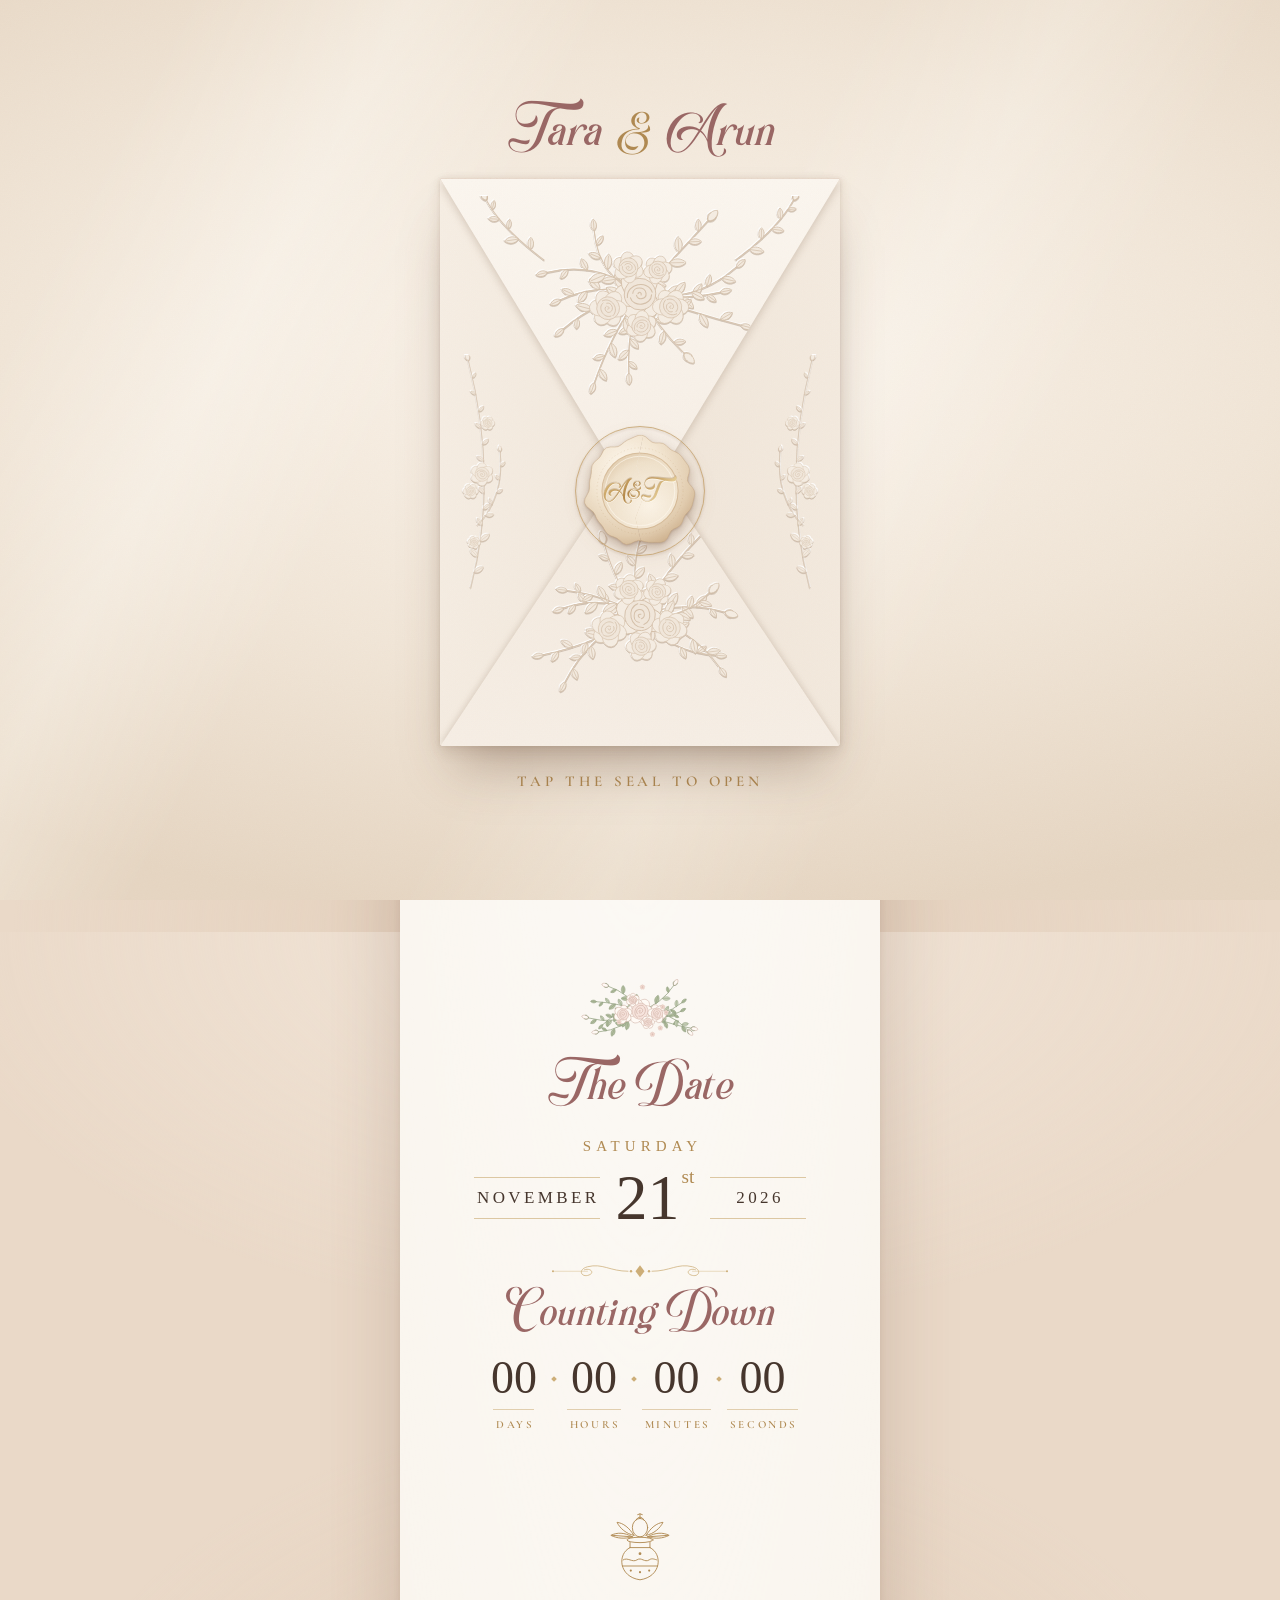
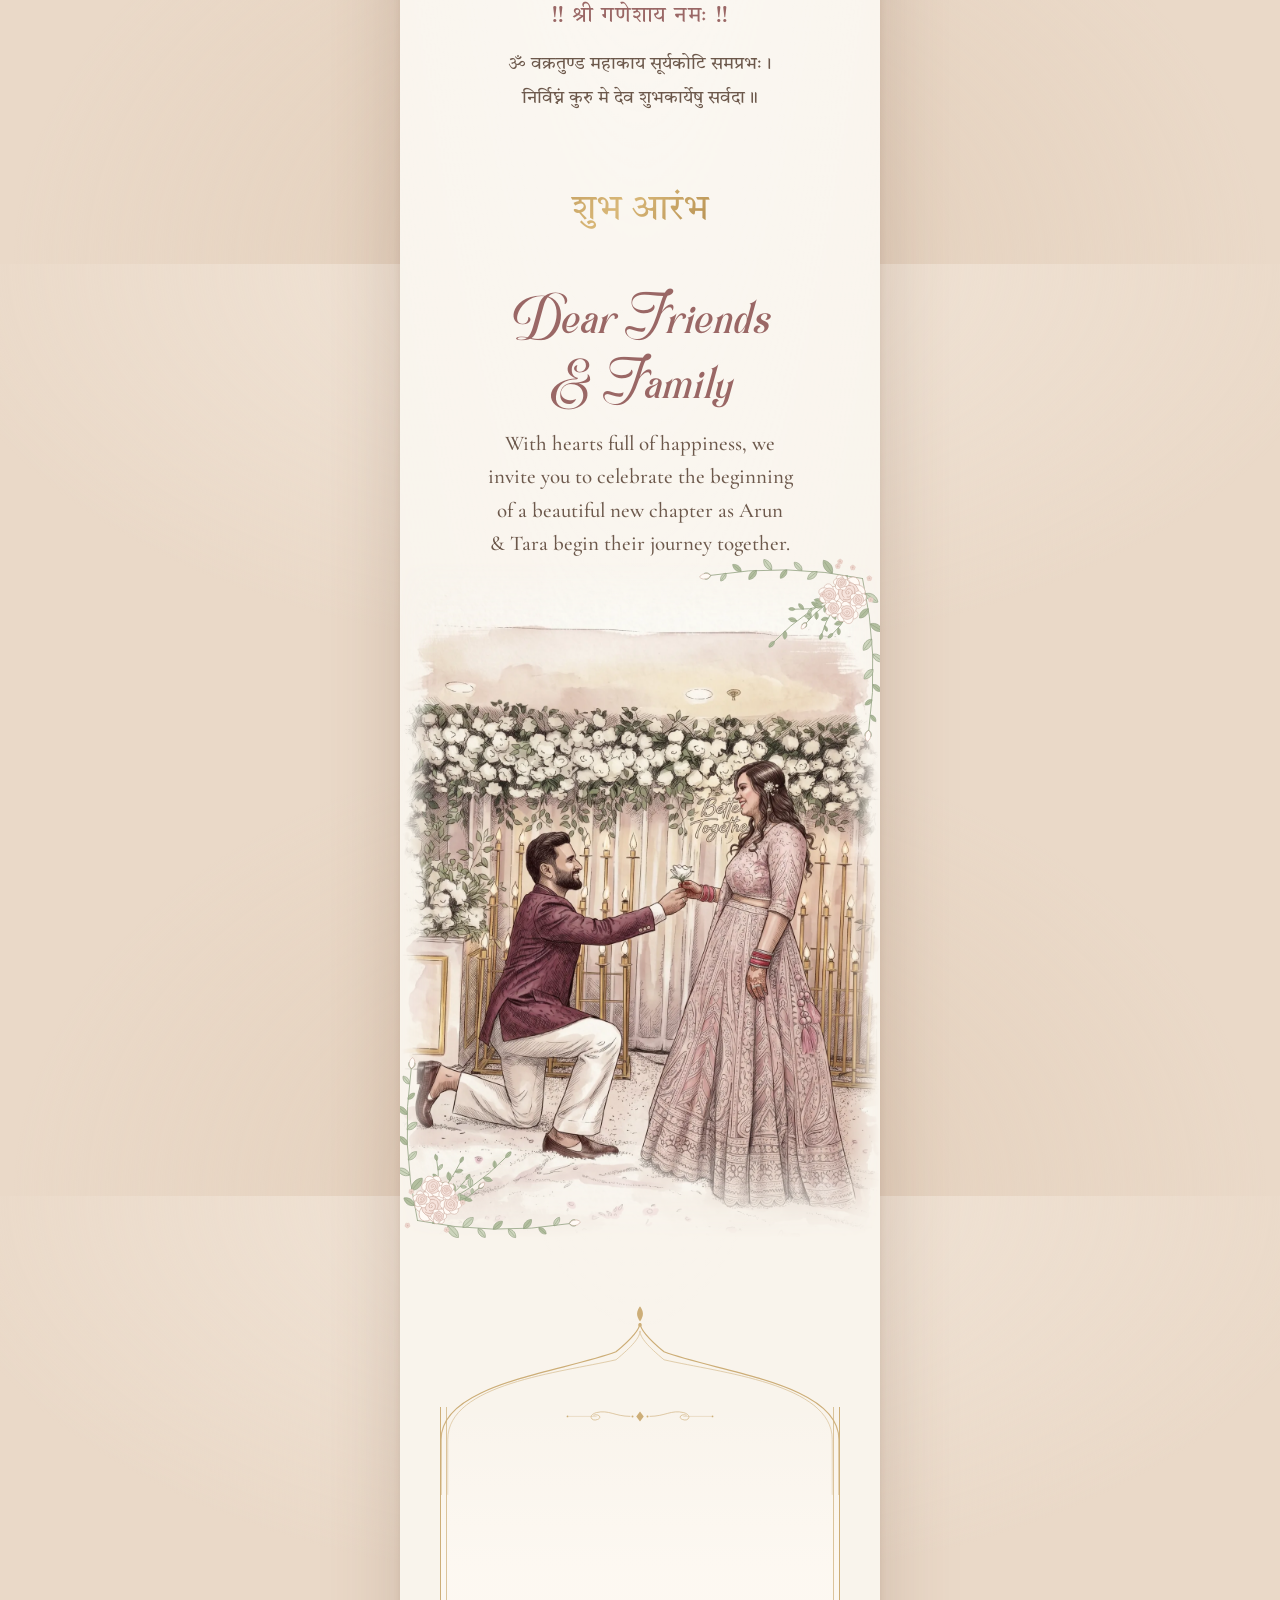
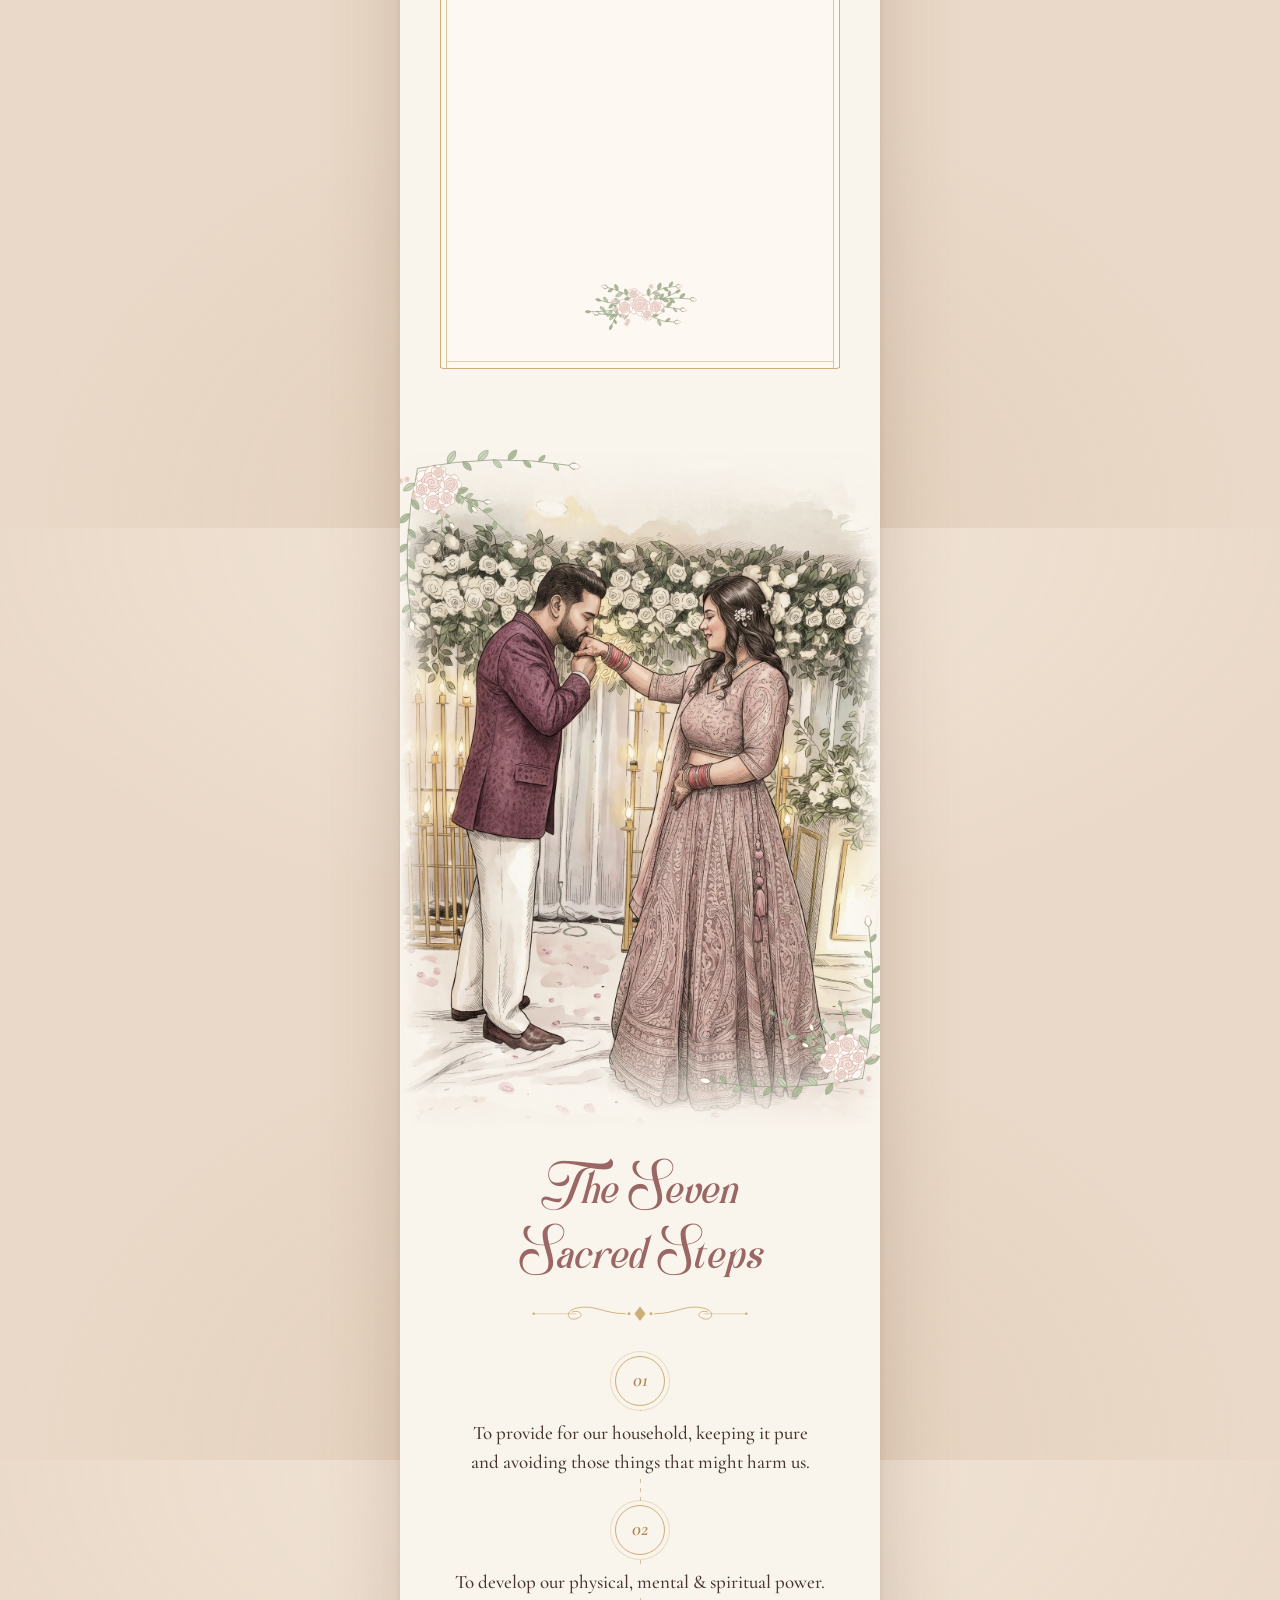
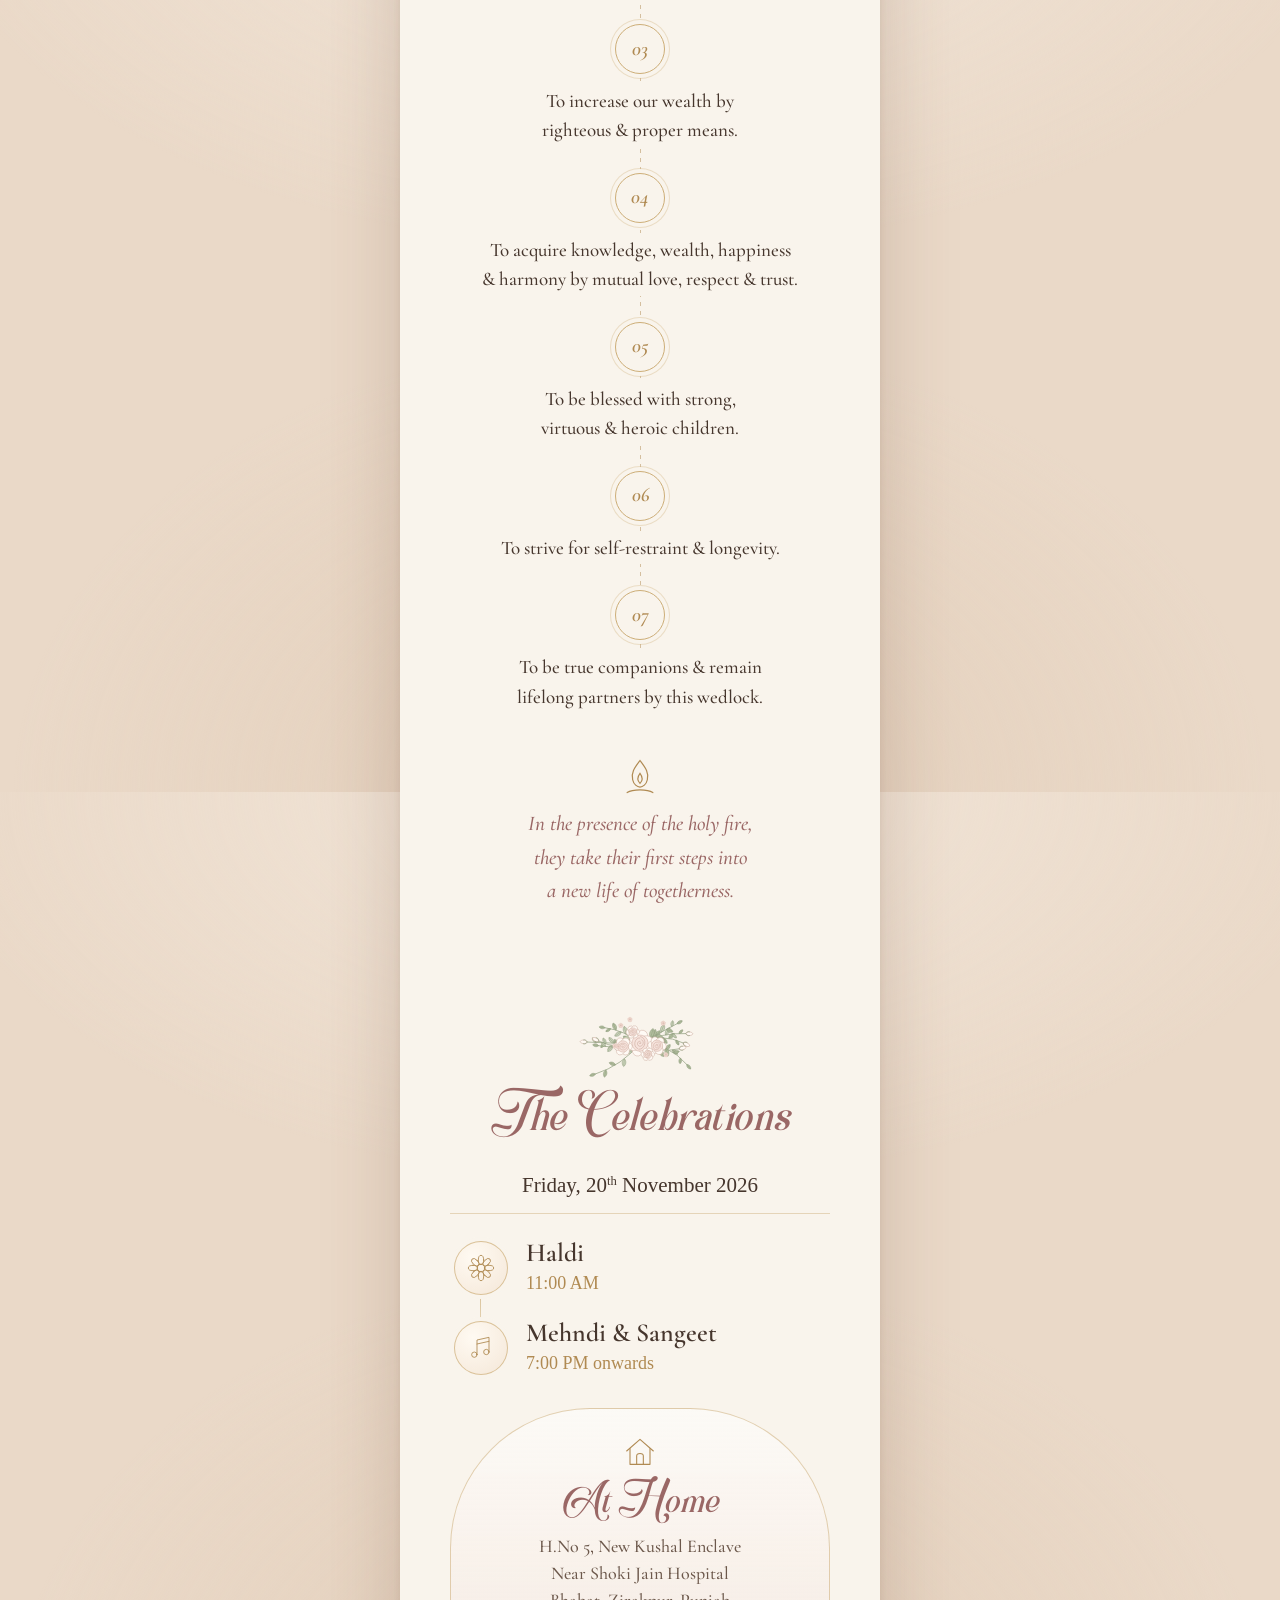
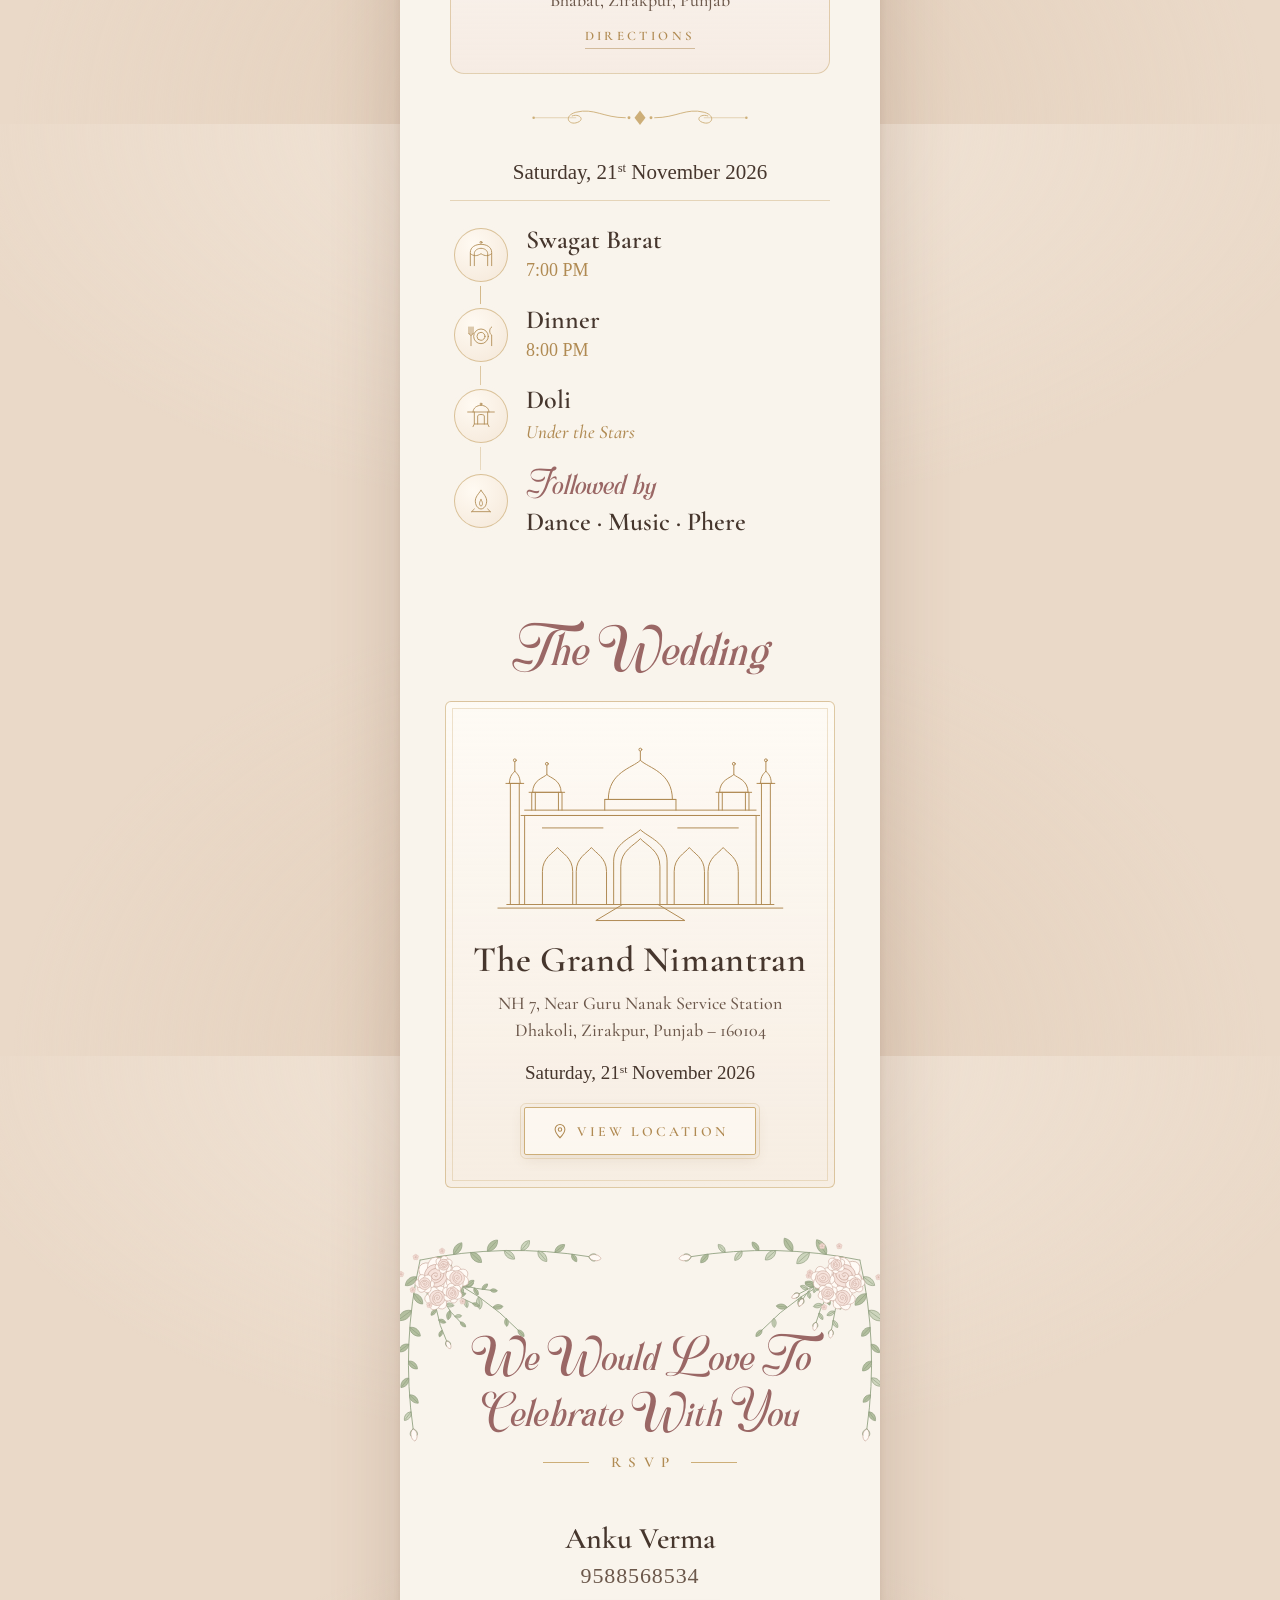
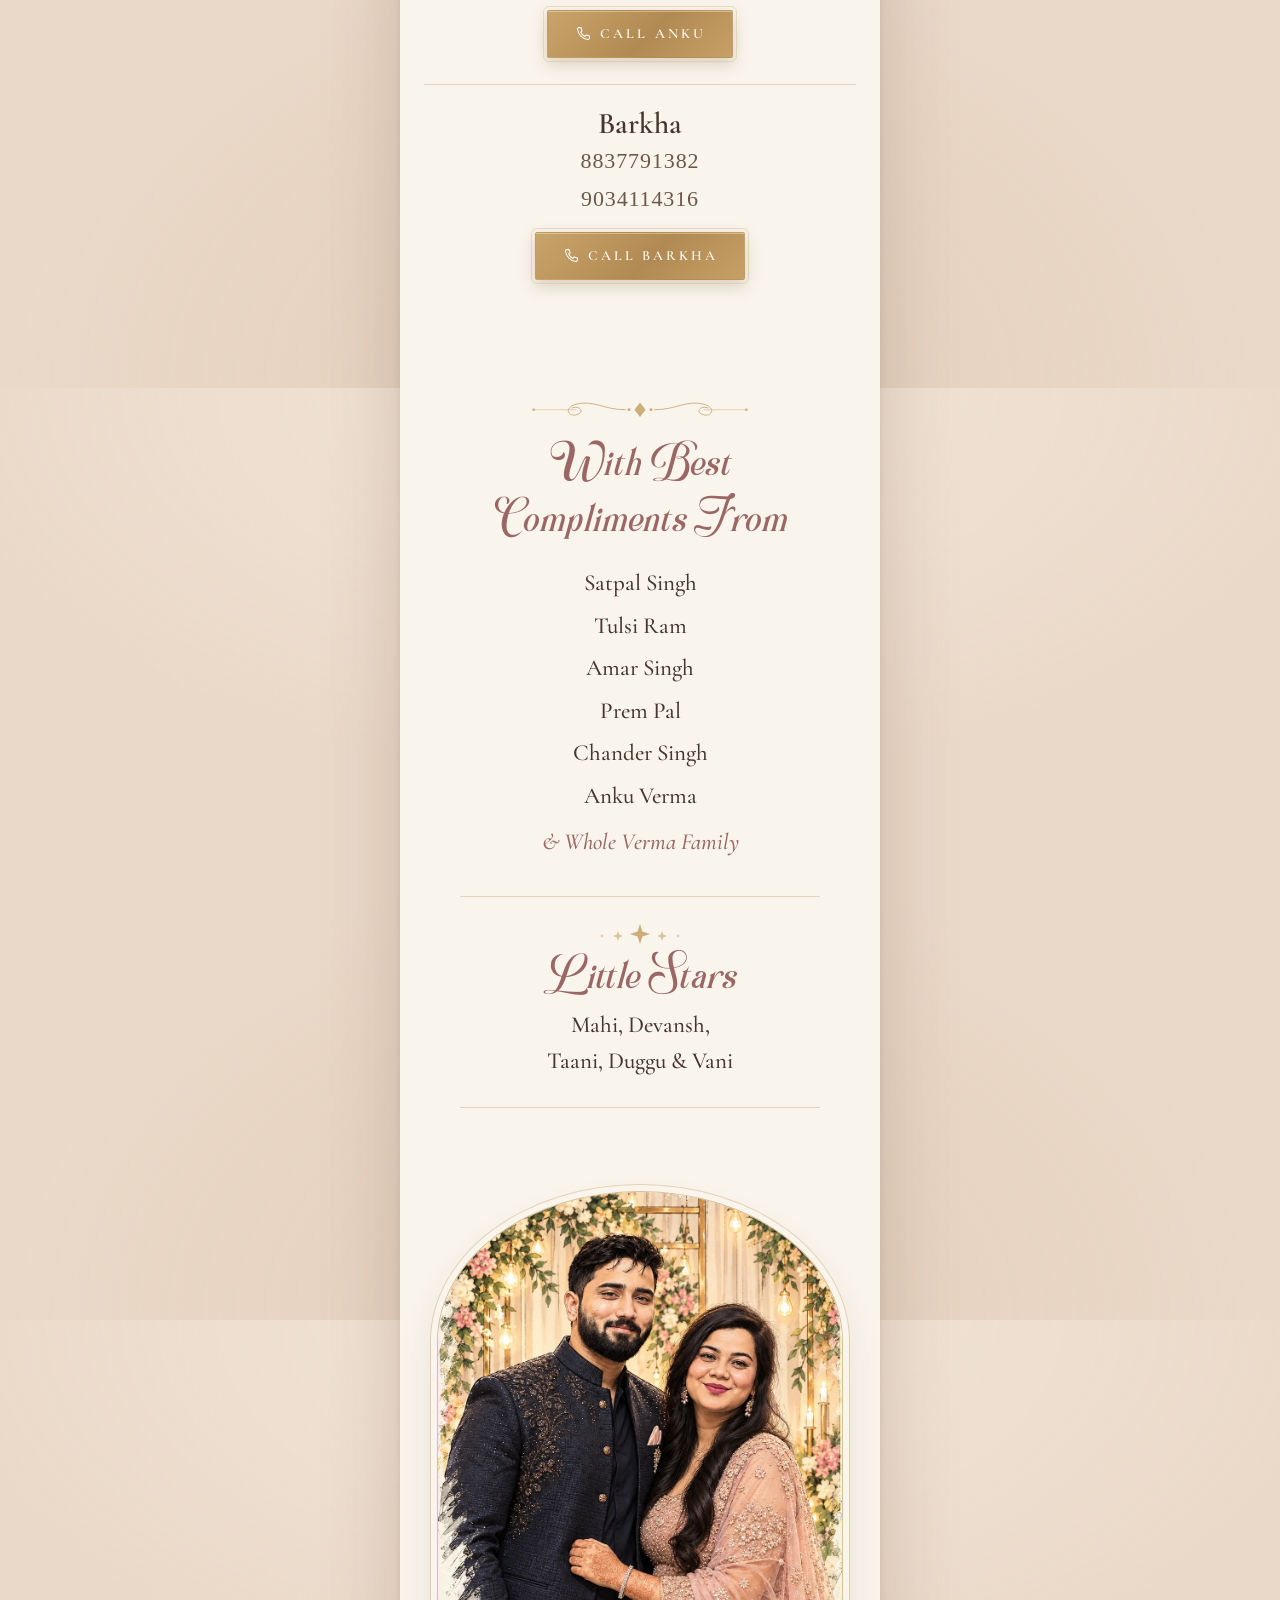
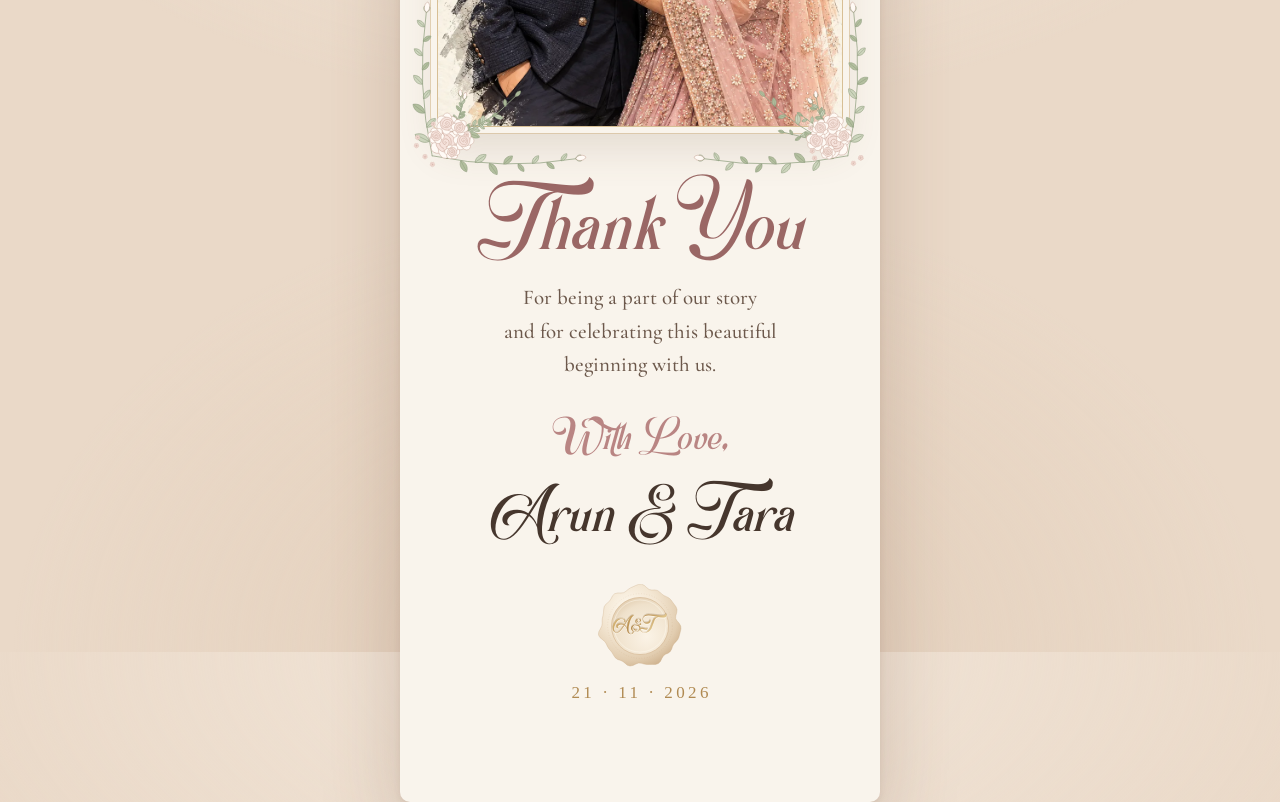
==== commit 8f6a672d: "Add Taani to the Little Stars names Co-Authored-By: Claude Opus 5.5 <noreply@anthropic.com> Claude-S" ====
--- a/index.html
+++ b/index.html
@@ -283,7 +283,7 @@
       <div class="little-stars" data-reveal>
         <svg class="stars-ornament" viewBox="0 0 120 30" aria-hidden="true"><g fill="currentColor"><path d="M60 3l2.4 7.6L70 13l-7.6 2.4L60 23l-2.4-7.6L50 13l7.6-2.4z"/><path d="M38 10l1.3 3.7 3.7 1.3-3.7 1.3L38 20l-1.3-3.7L33 15l3.7-1.3z" opacity=".7"/><path d="M82 10l1.3 3.7 3.7 1.3-3.7 1.3L82 20l-1.3-3.7L77 15l3.7-1.3z" opacity=".7"/><circle cx="22" cy="15" r="1.4" opacity=".5"/><circle cx="98" cy="15" r="1.4" opacity=".5"/></g></svg>
         <h3 class="script-title script-title--sm">Little Stars</h3>
-        <p class="stars-names">Mahi, Devansh, Duggu &amp; Vani</p>
+        <p class="stars-names">Mahi, Devansh, Taani, Duggu &amp; Vani</p>
       </div>
     </section>
 
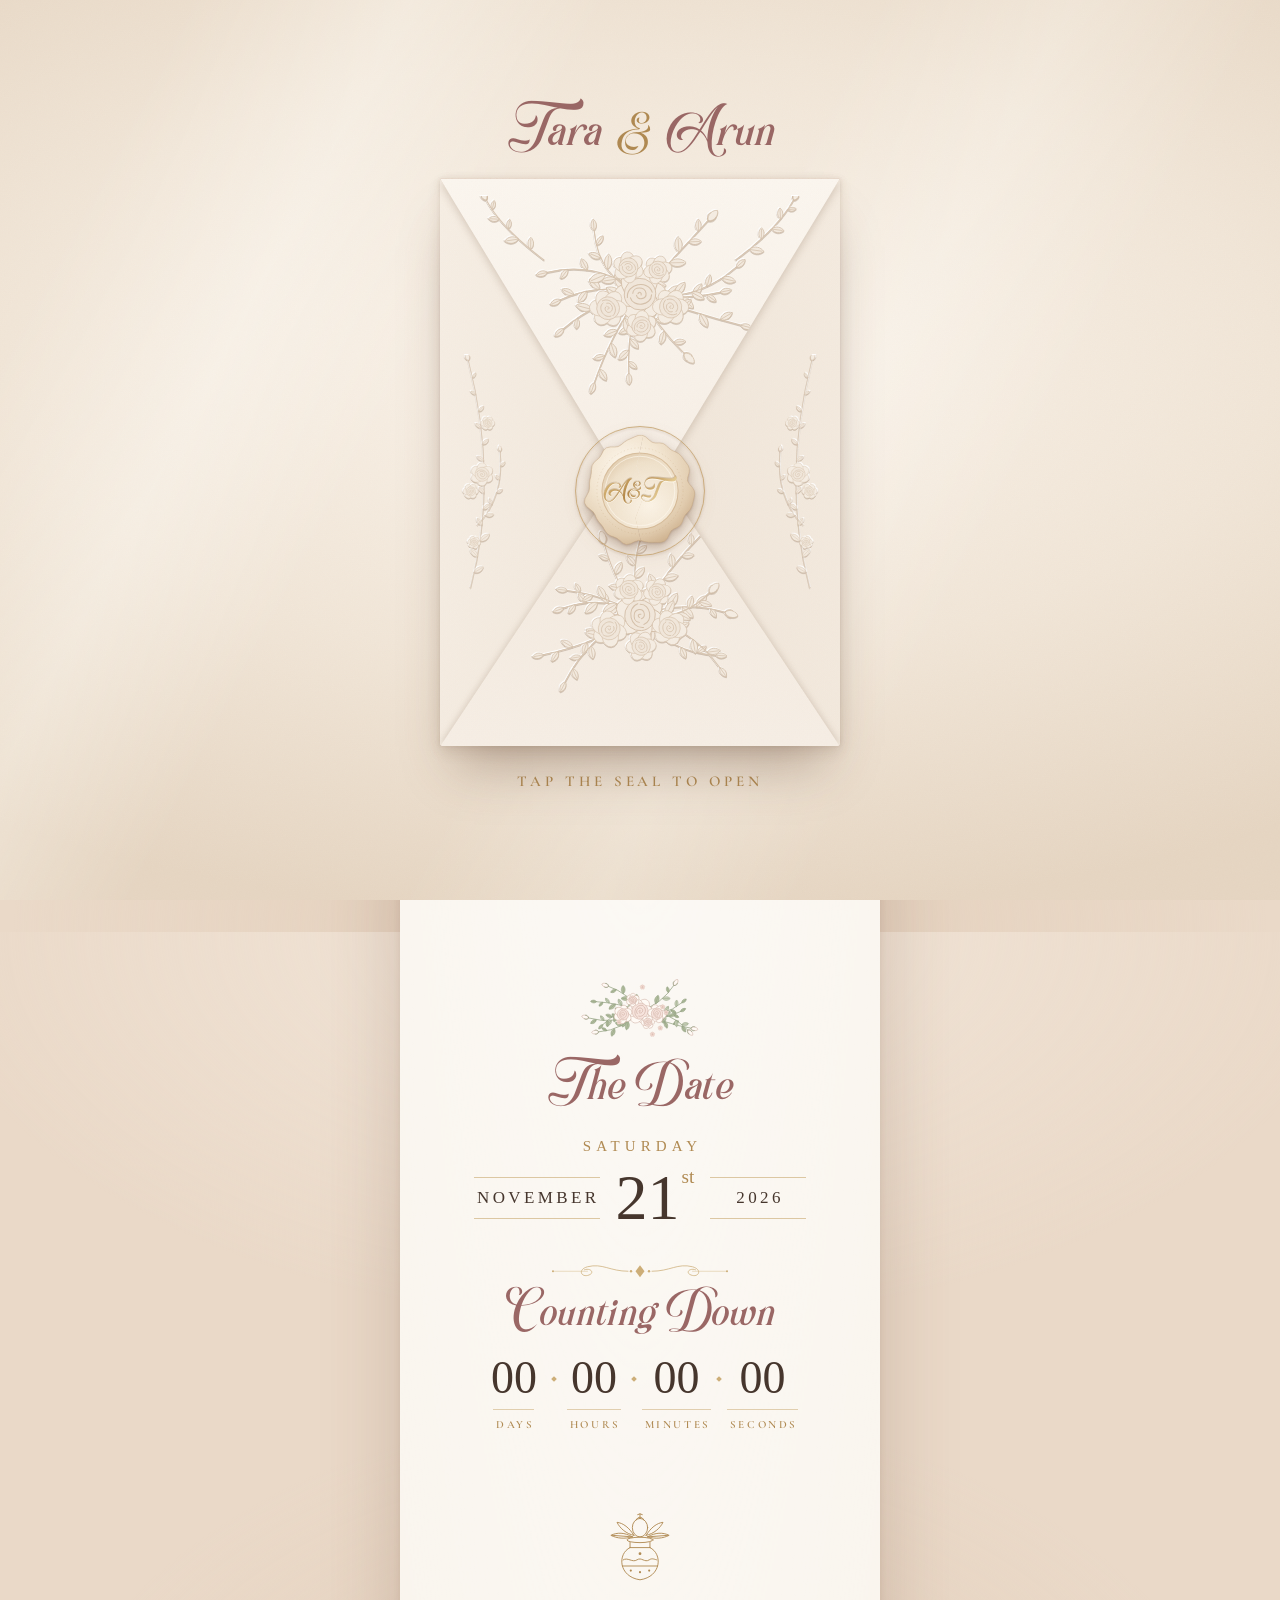
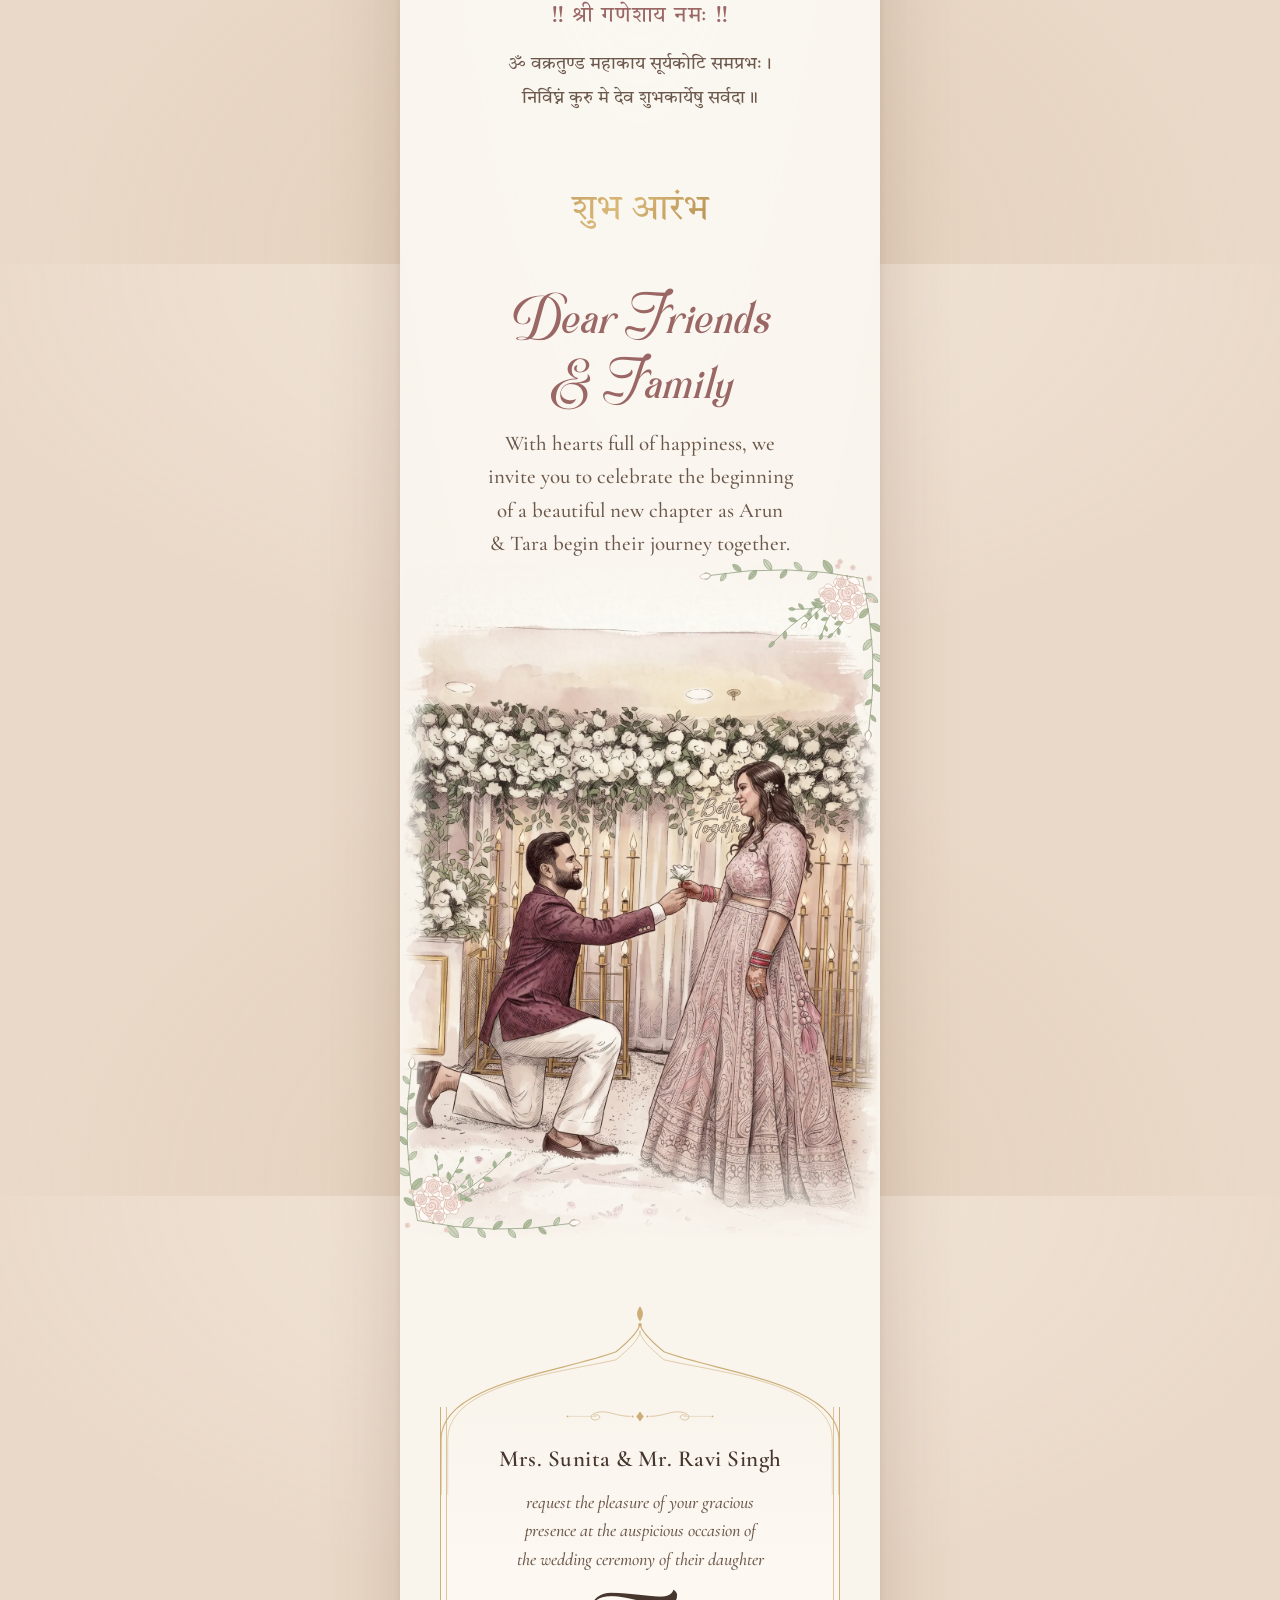
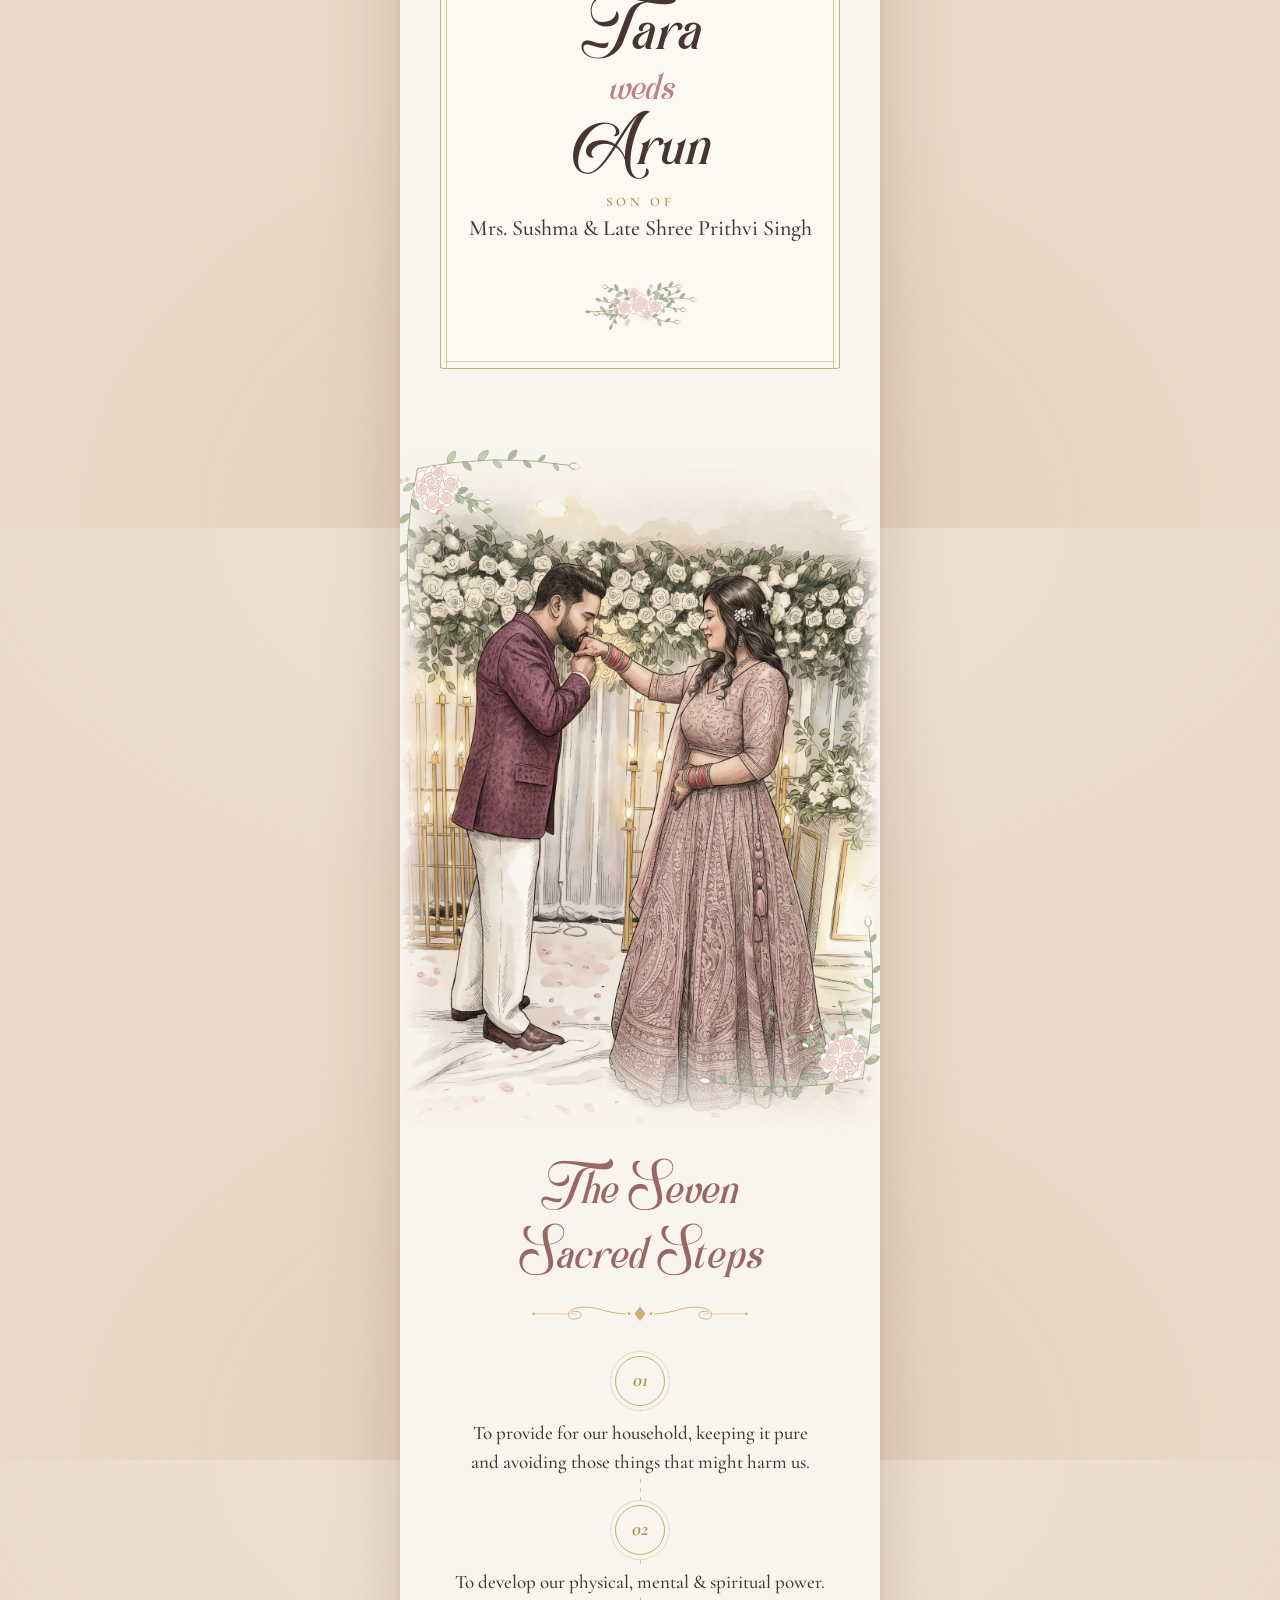
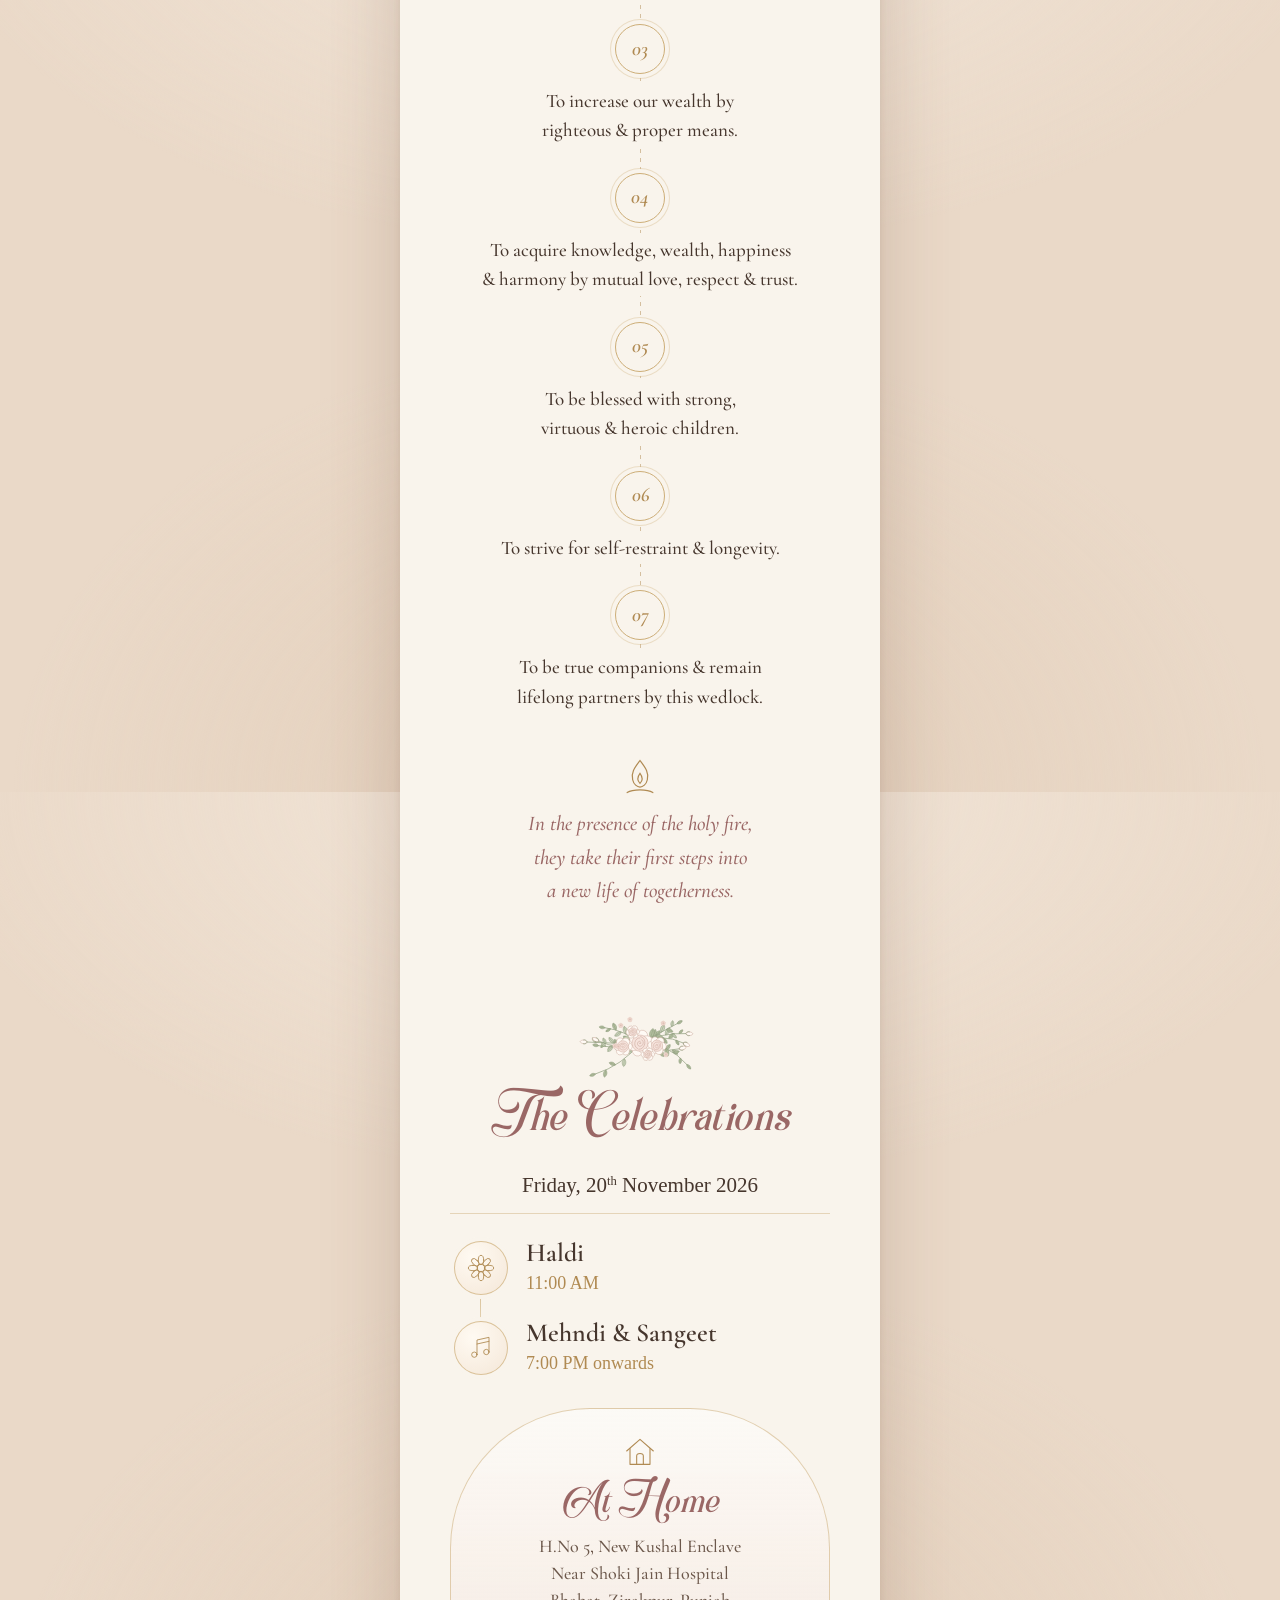
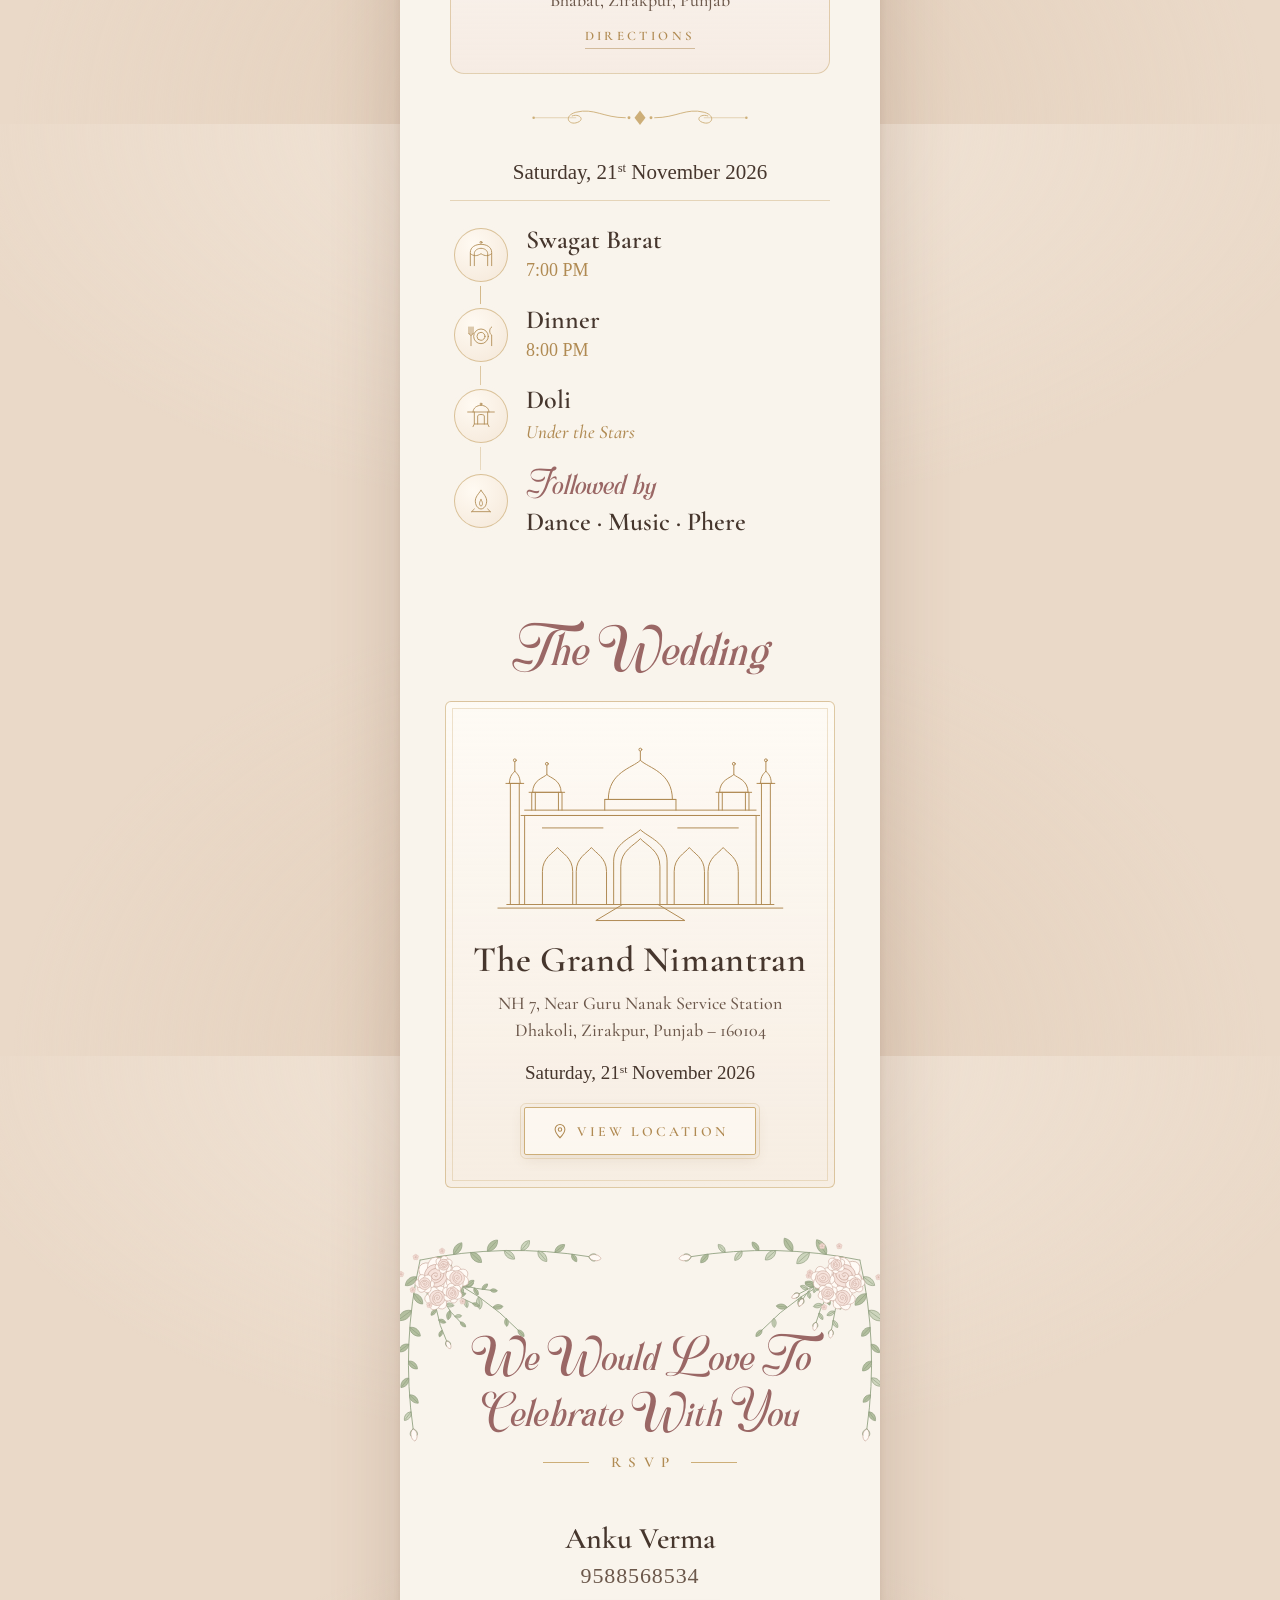
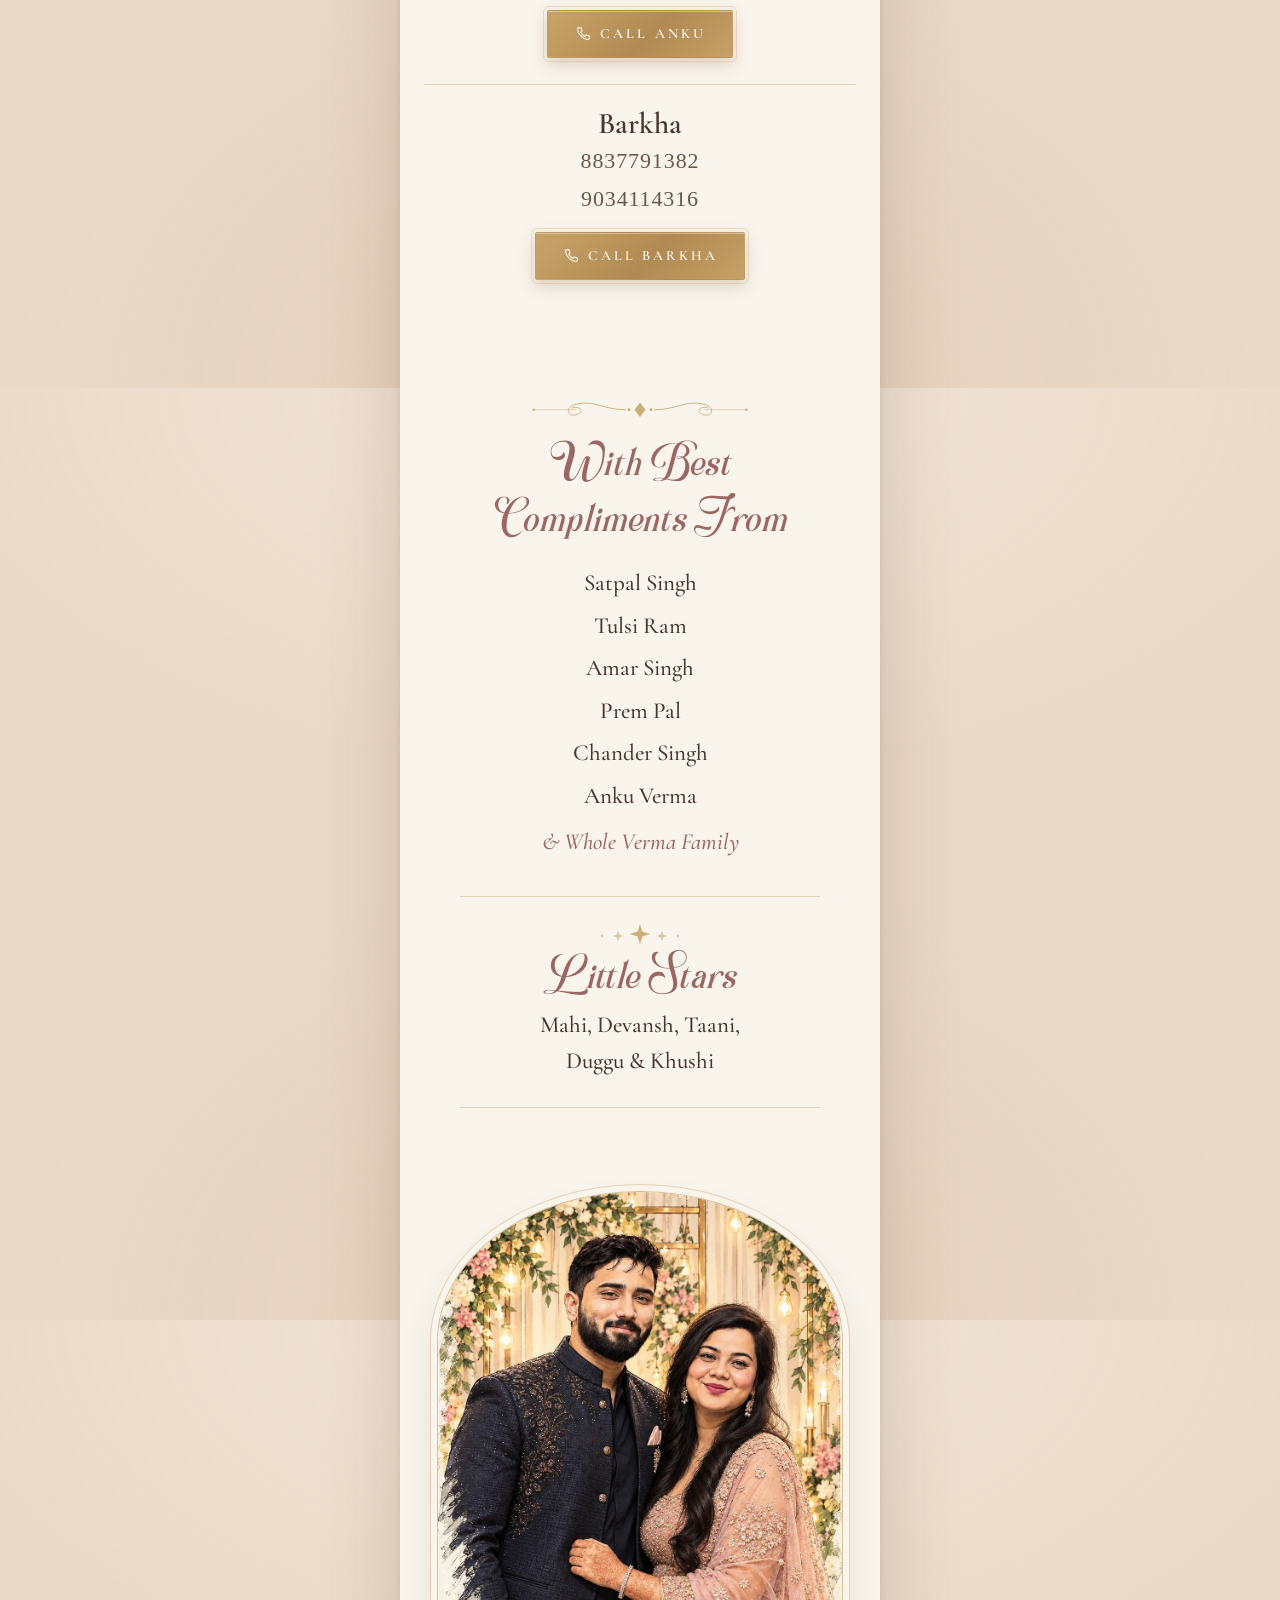
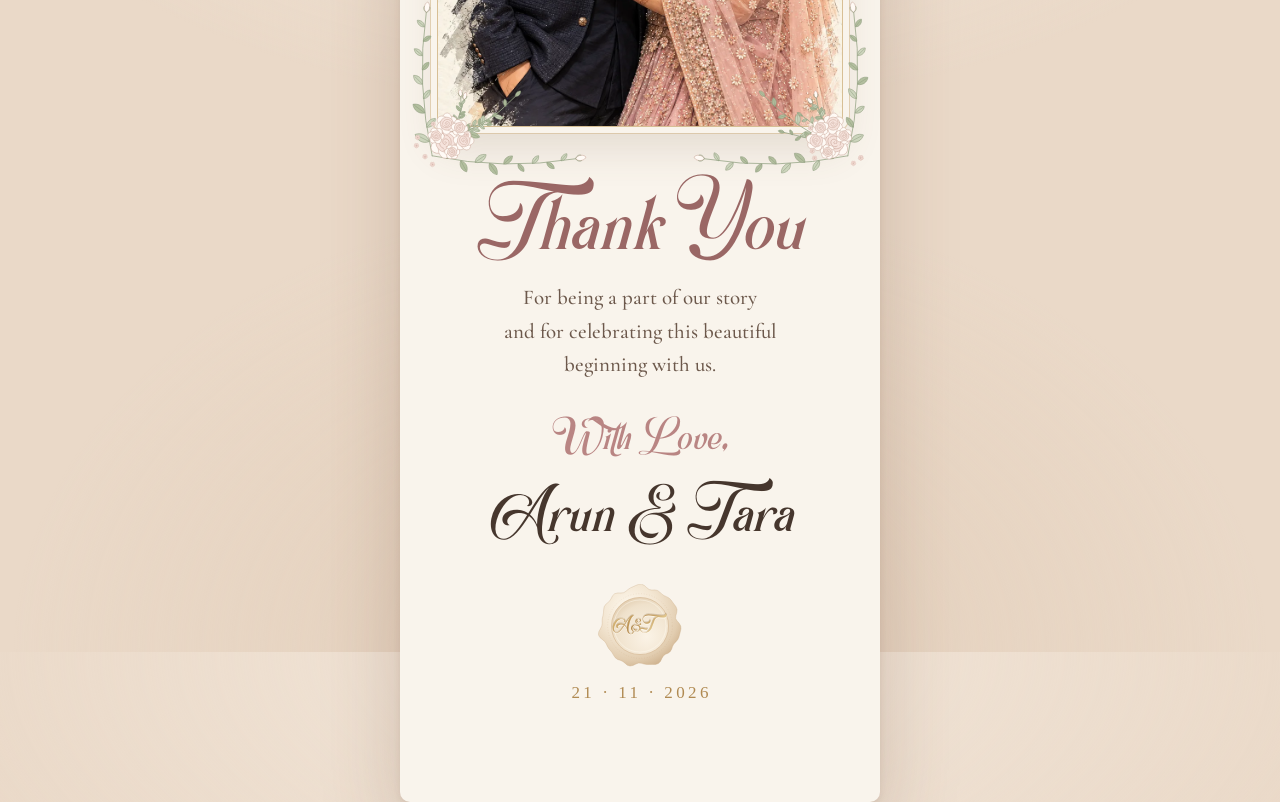
==== commit f3cdaf42: "Little Stars: replace Vani with Khushi Co-Authored-By: Claude Opus 5.5 <noreply@anthropic.com> Claud" ====
--- a/index.html
+++ b/index.html
@@ -283,7 +283,7 @@
       <div class="little-stars" data-reveal>
         <svg class="stars-ornament" viewBox="0 0 120 30" aria-hidden="true"><g fill="currentColor"><path d="M60 3l2.4 7.6L70 13l-7.6 2.4L60 23l-2.4-7.6L50 13l7.6-2.4z"/><path d="M38 10l1.3 3.7 3.7 1.3-3.7 1.3L38 20l-1.3-3.7L33 15l3.7-1.3z" opacity=".7"/><path d="M82 10l1.3 3.7 3.7 1.3-3.7 1.3L82 20l-1.3-3.7L77 15l3.7-1.3z" opacity=".7"/><circle cx="22" cy="15" r="1.4" opacity=".5"/><circle cx="98" cy="15" r="1.4" opacity=".5"/></g></svg>
         <h3 class="script-title script-title--sm">Little Stars</h3>
-        <p class="stars-names">Mahi, Devansh, Taani, Duggu &amp; Vani</p>
+        <p class="stars-names">Mahi, Devansh, Taani, Duggu &amp; Khushi</p>
       </div>
     </section>
 
